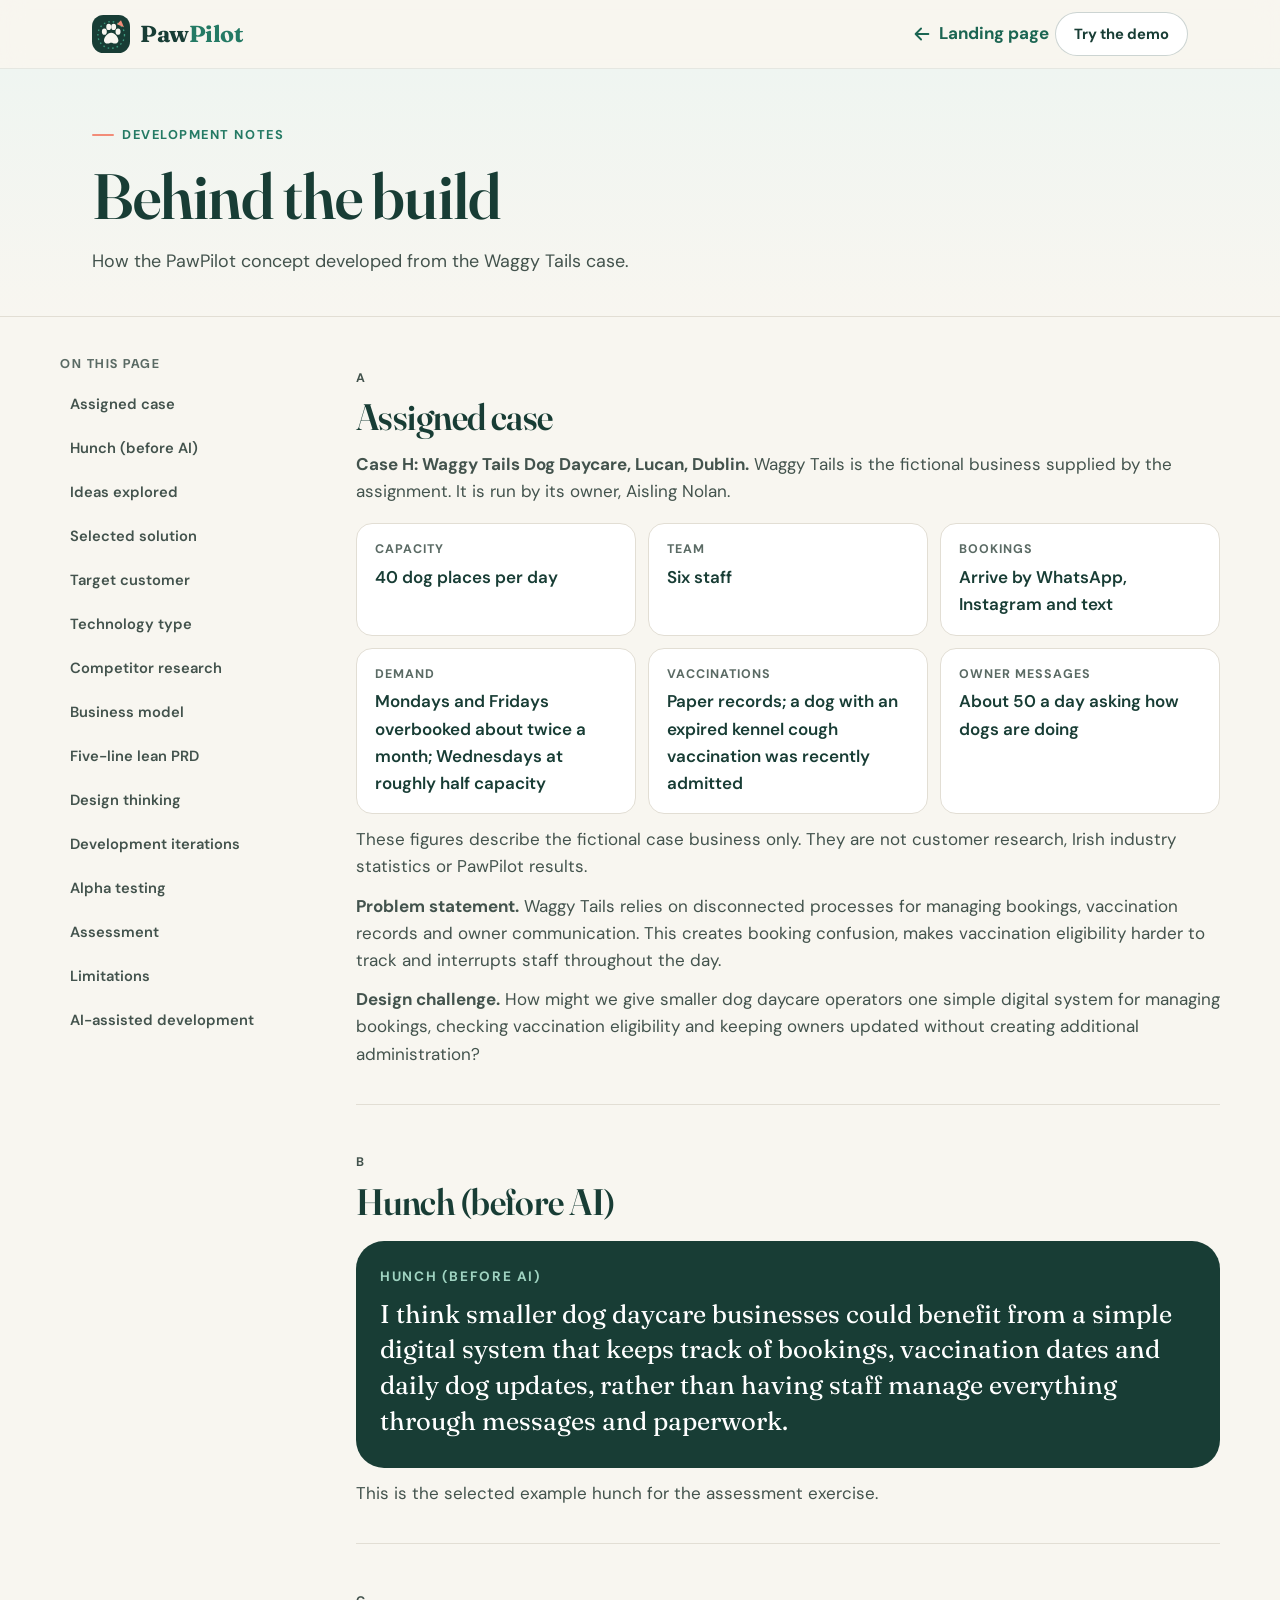
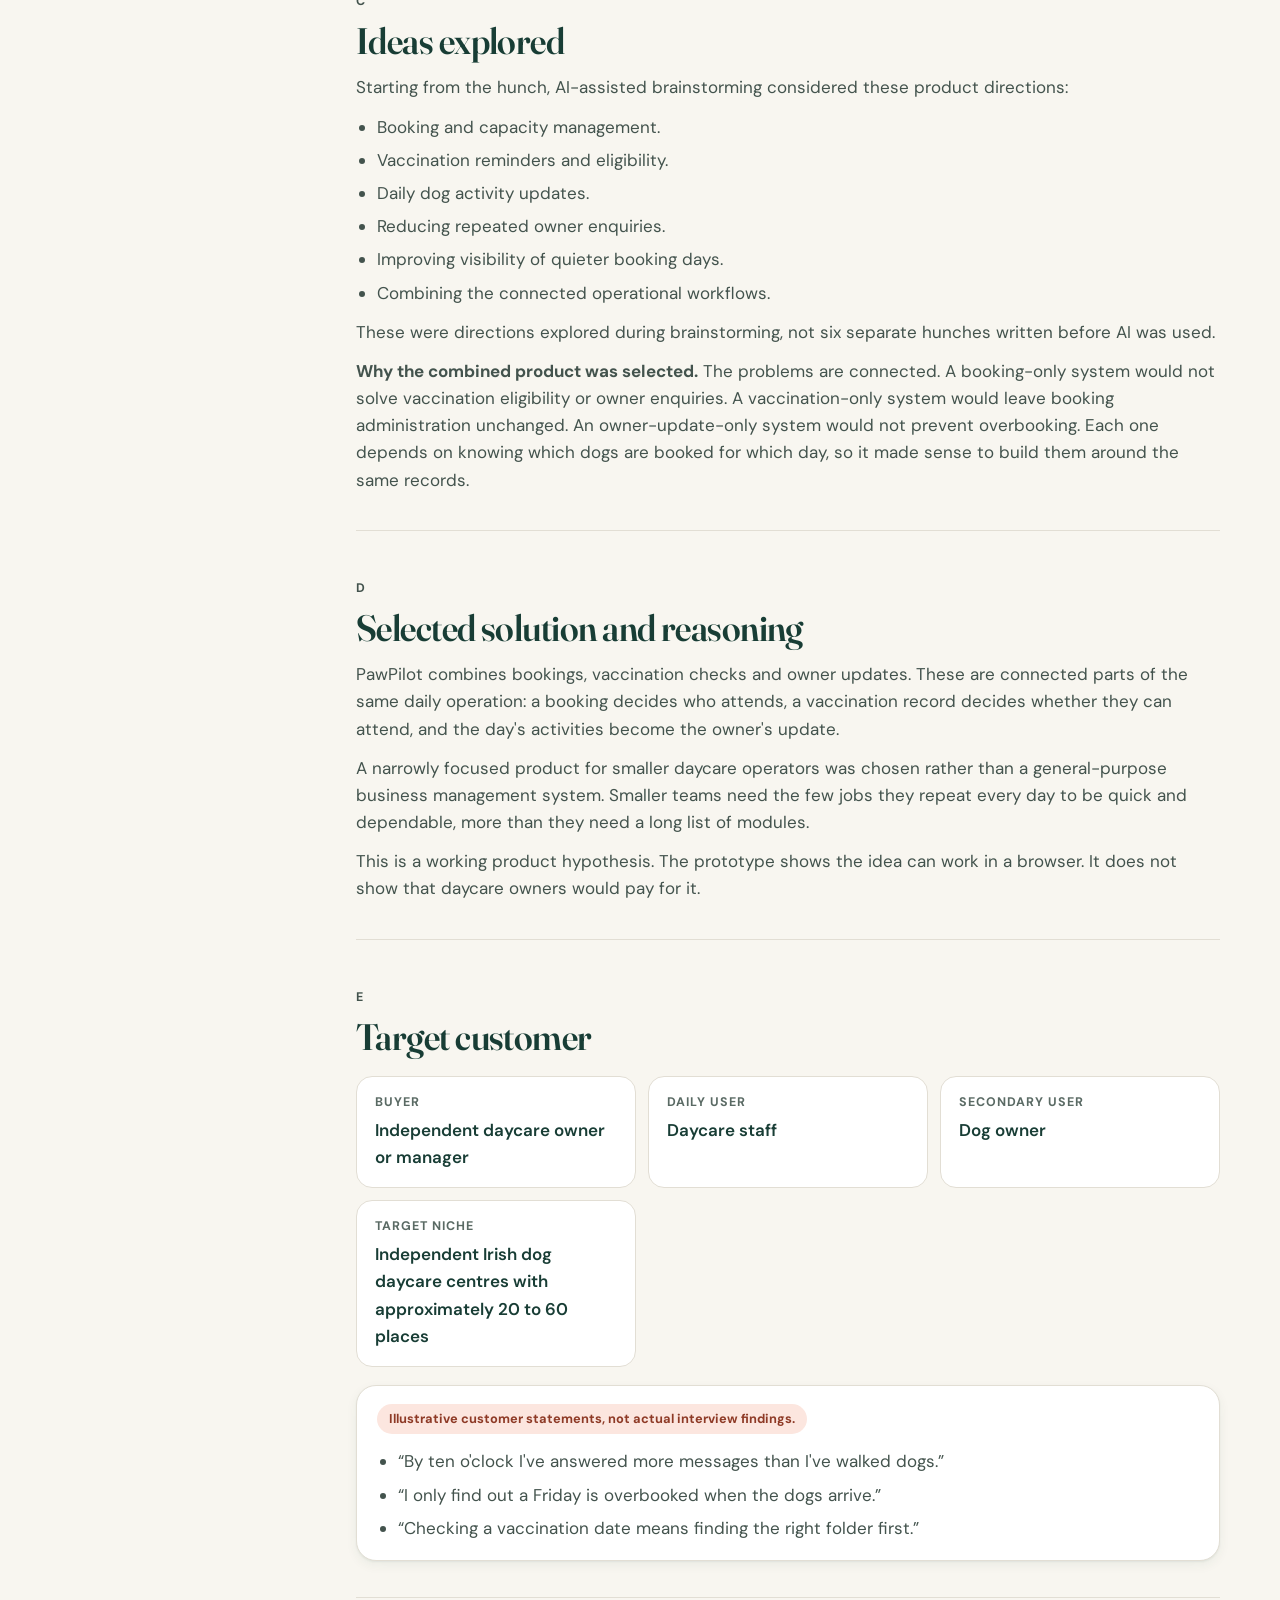
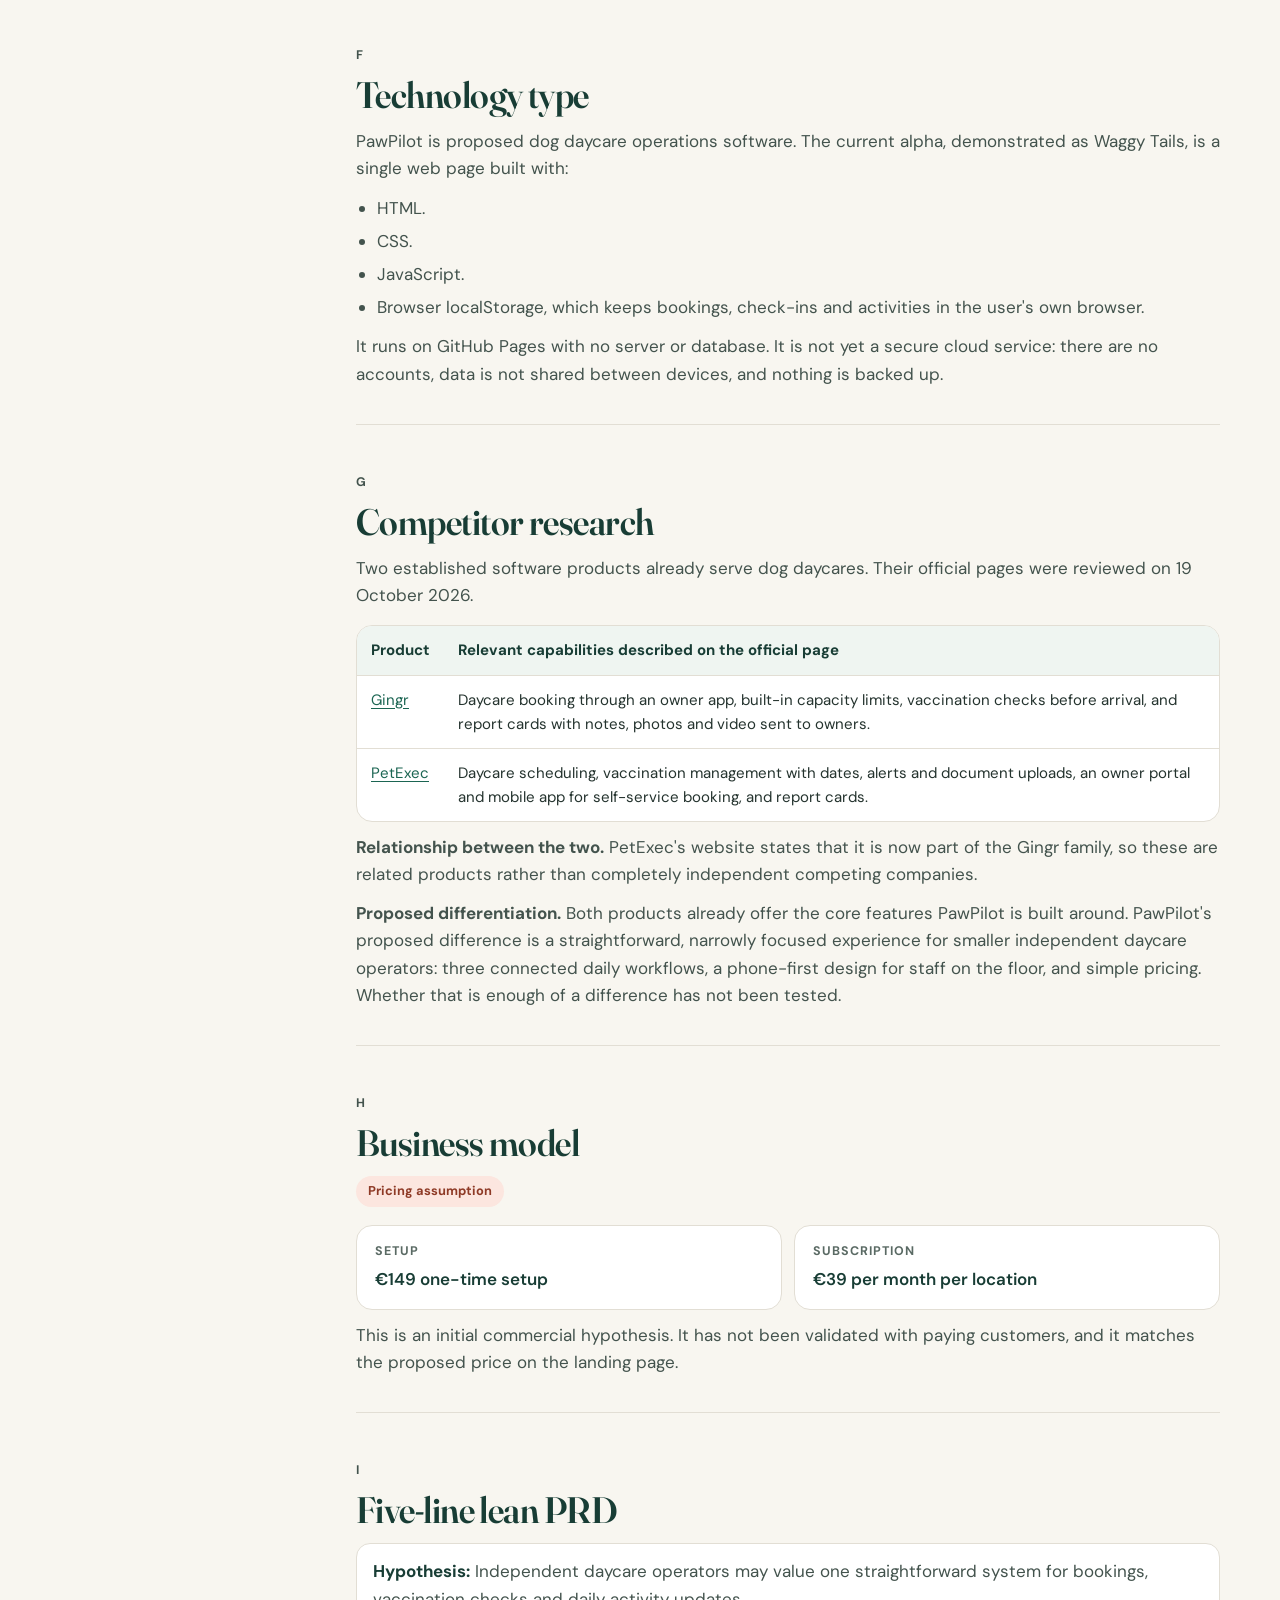
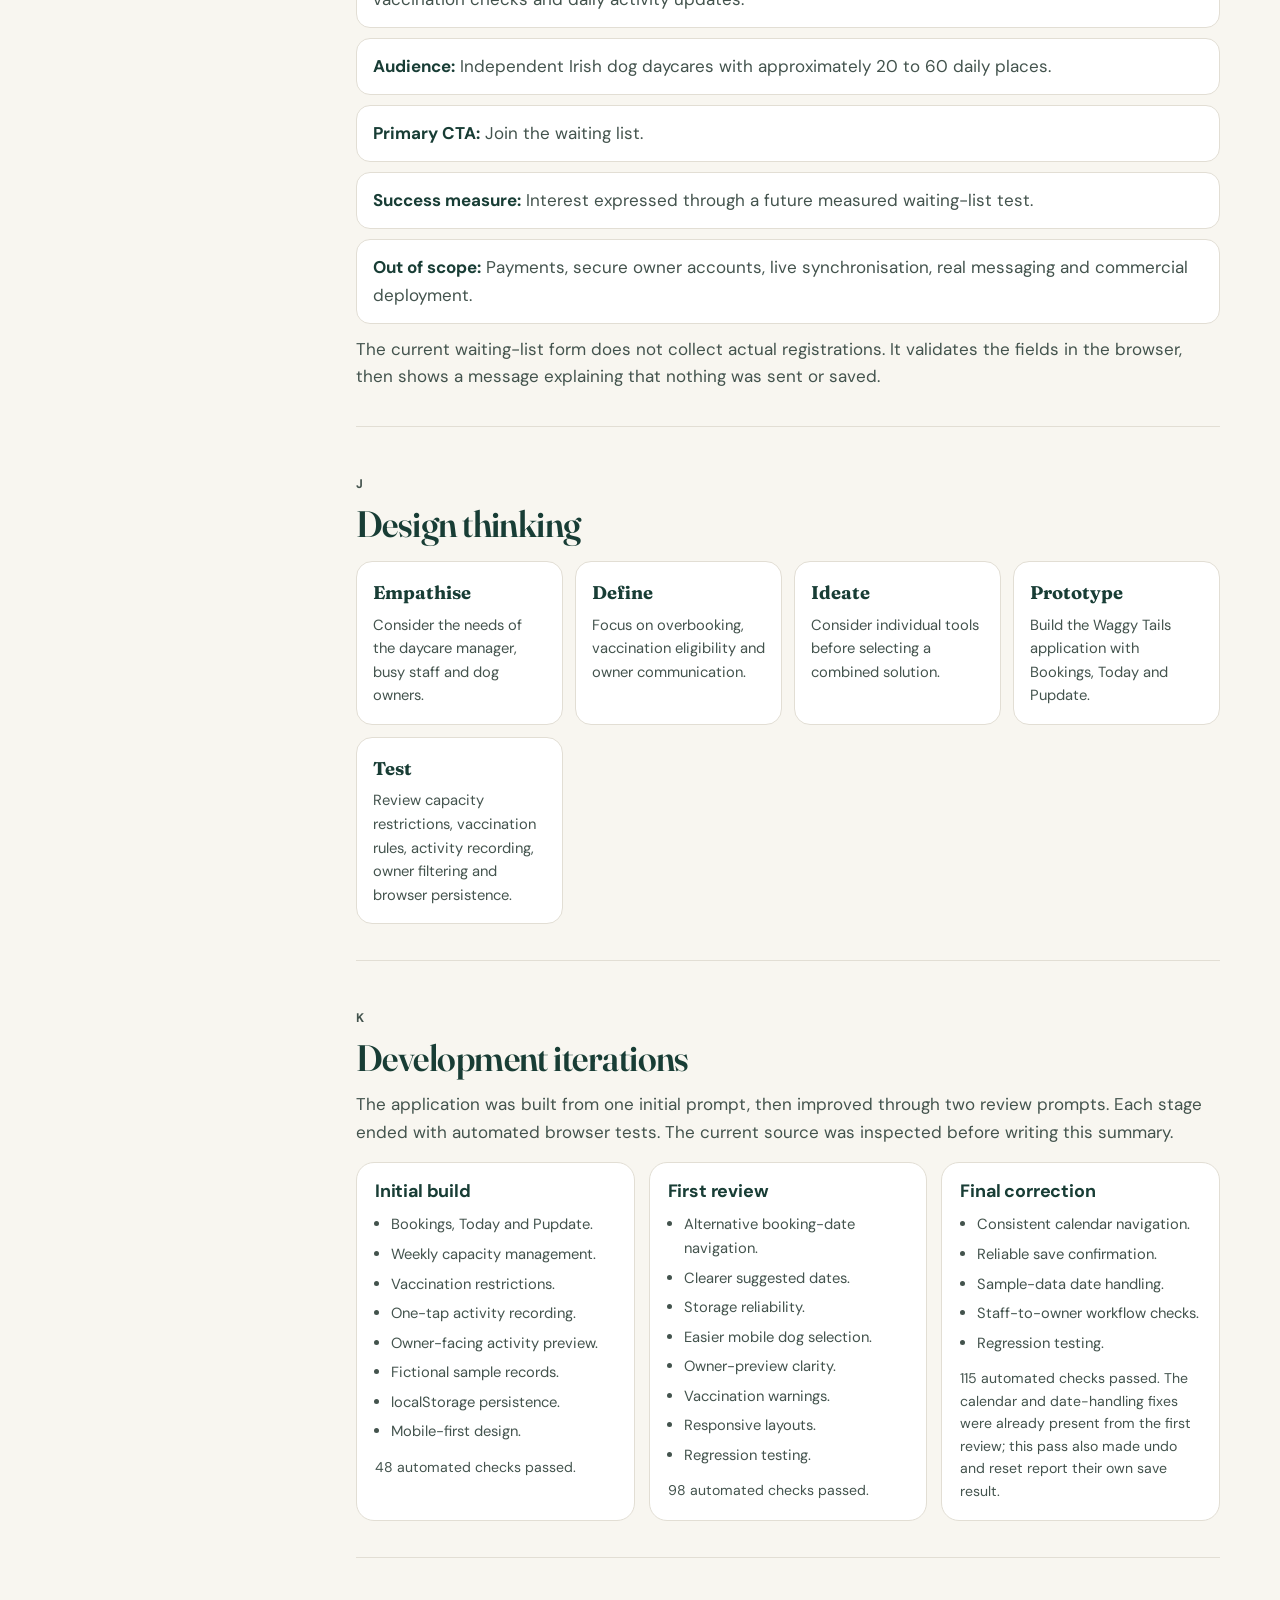
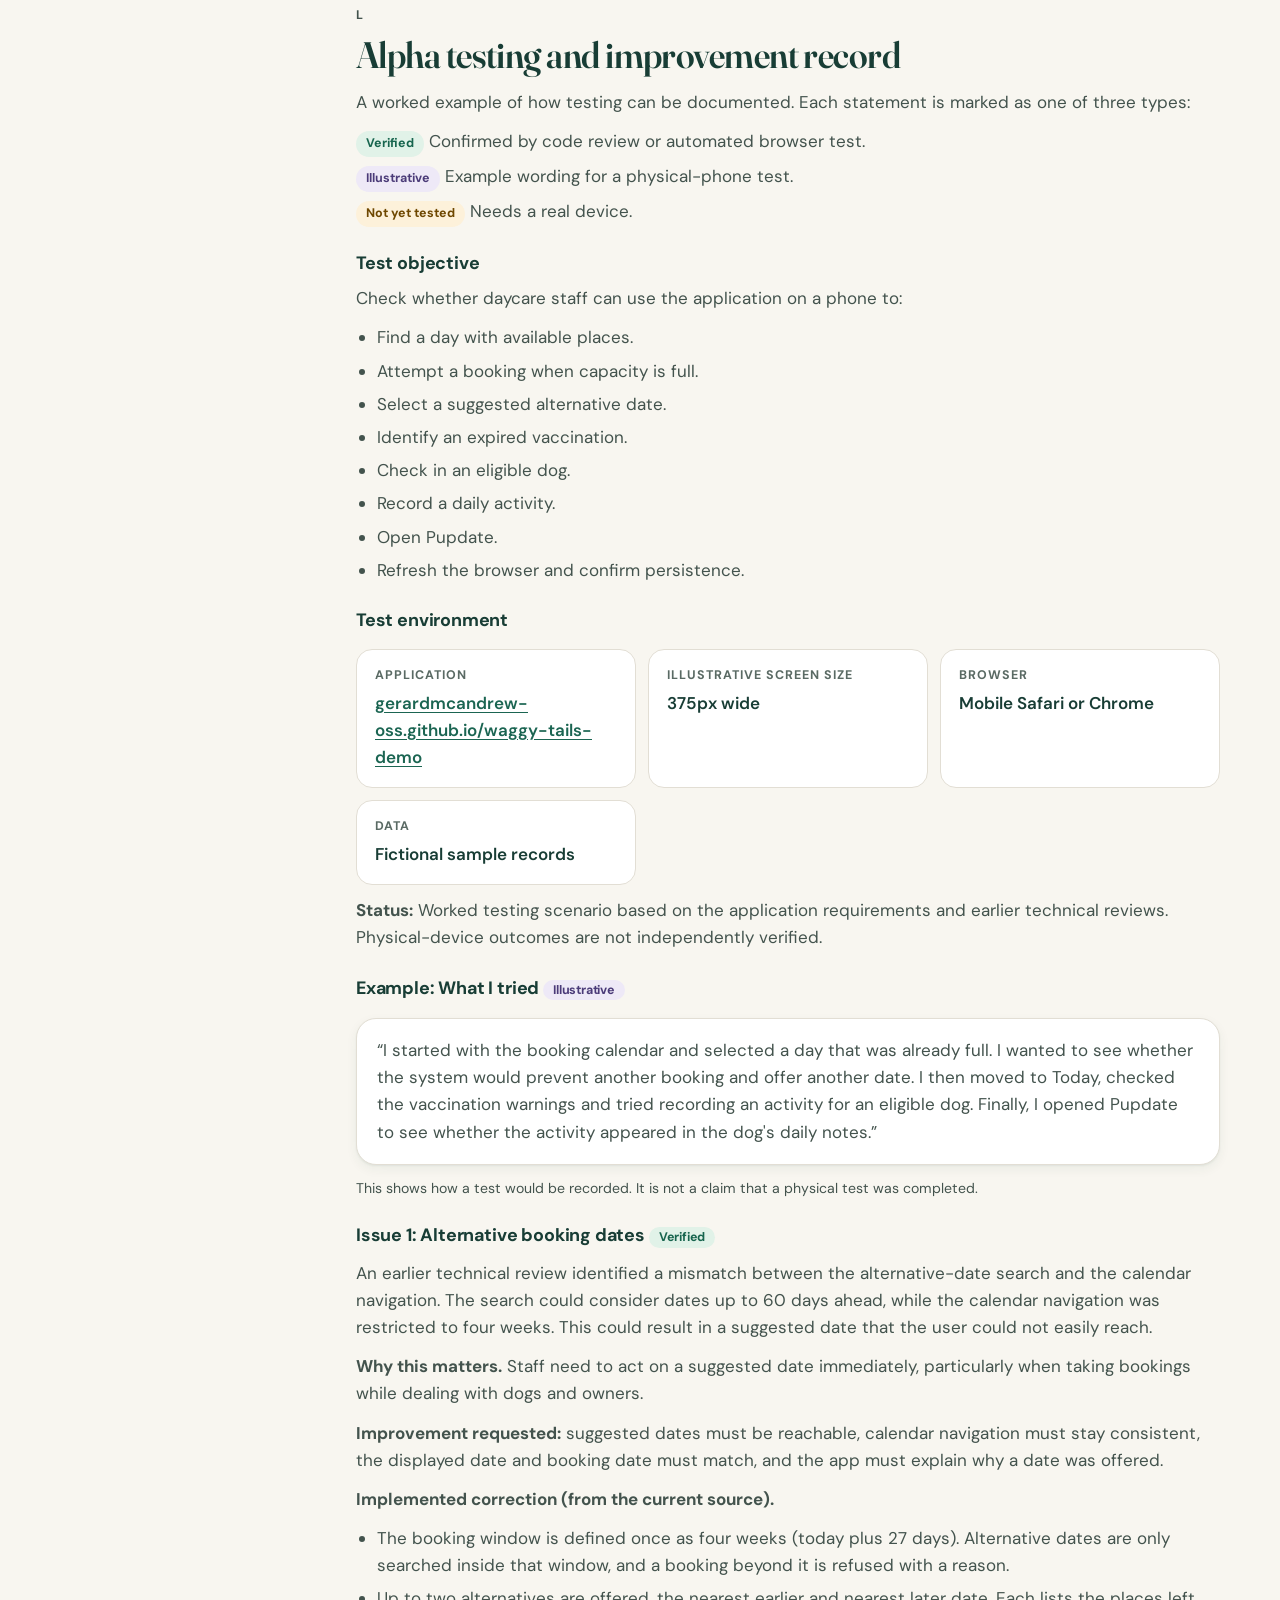
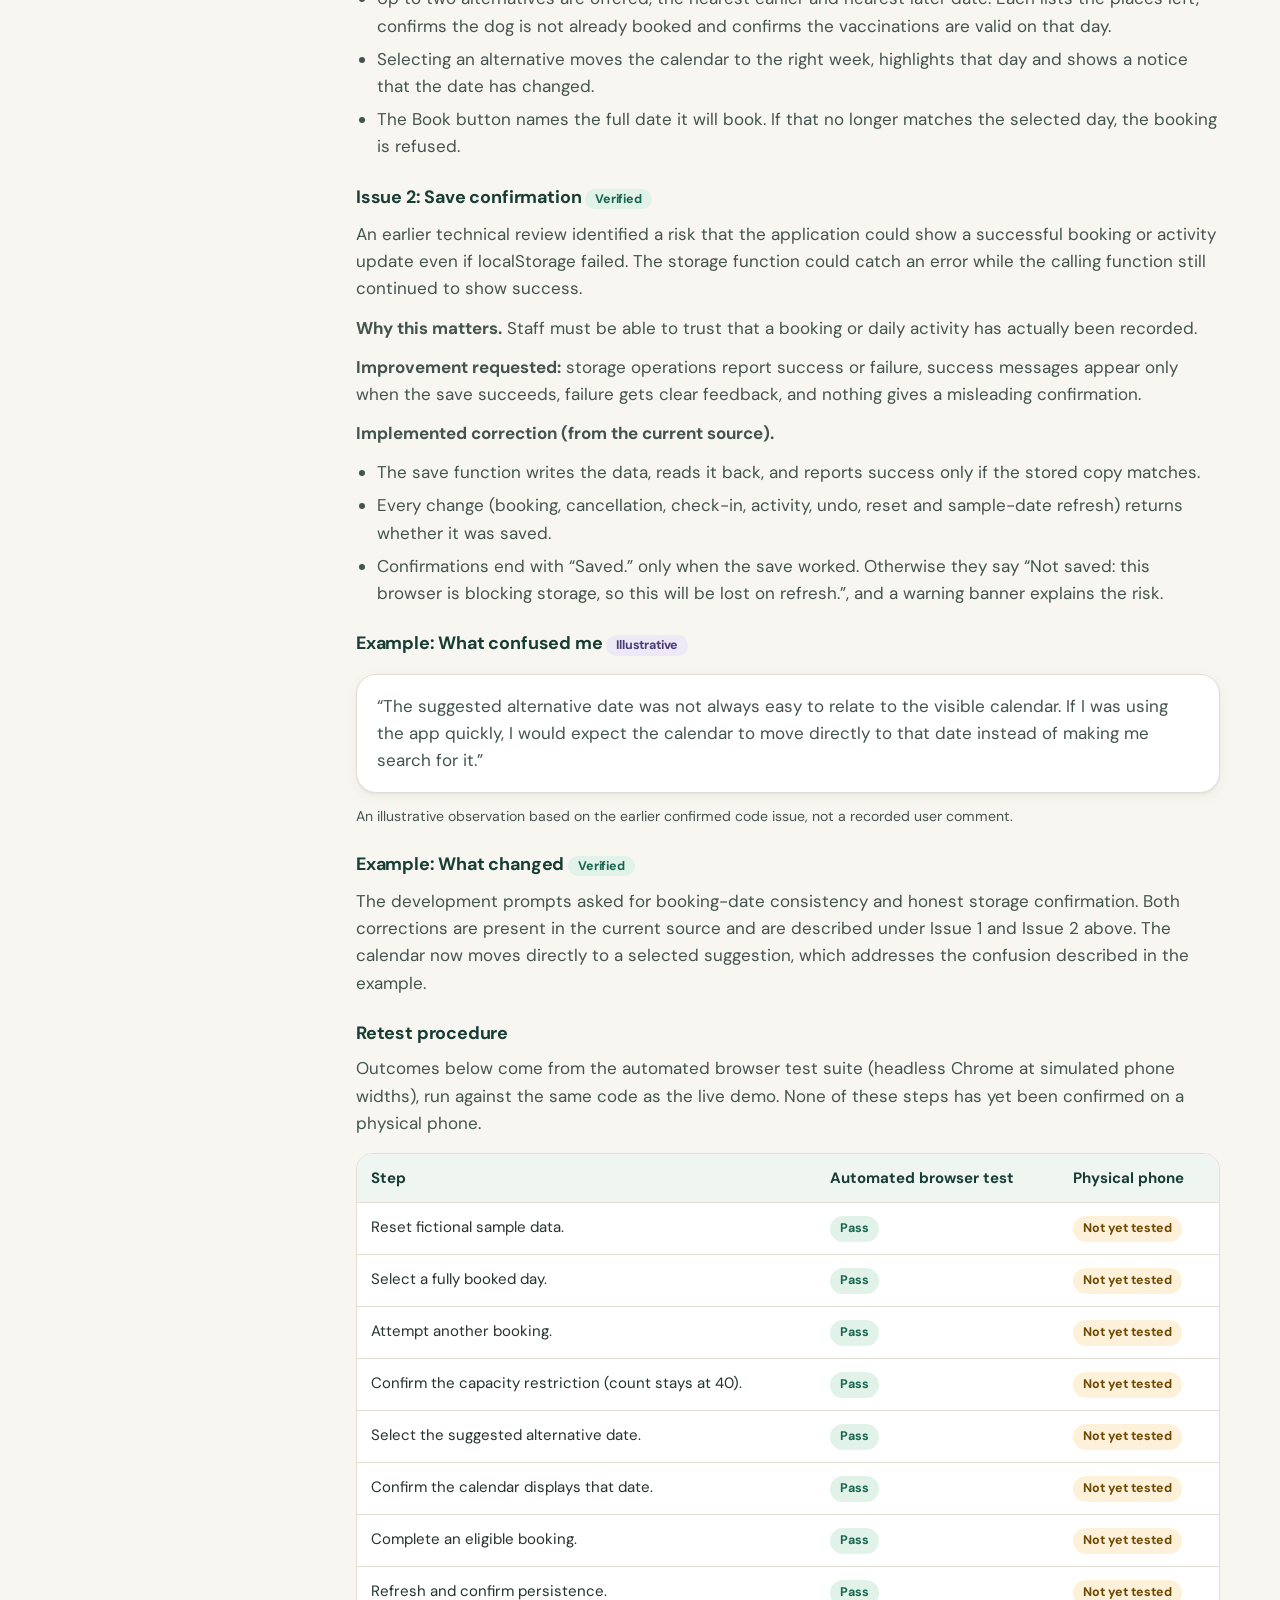
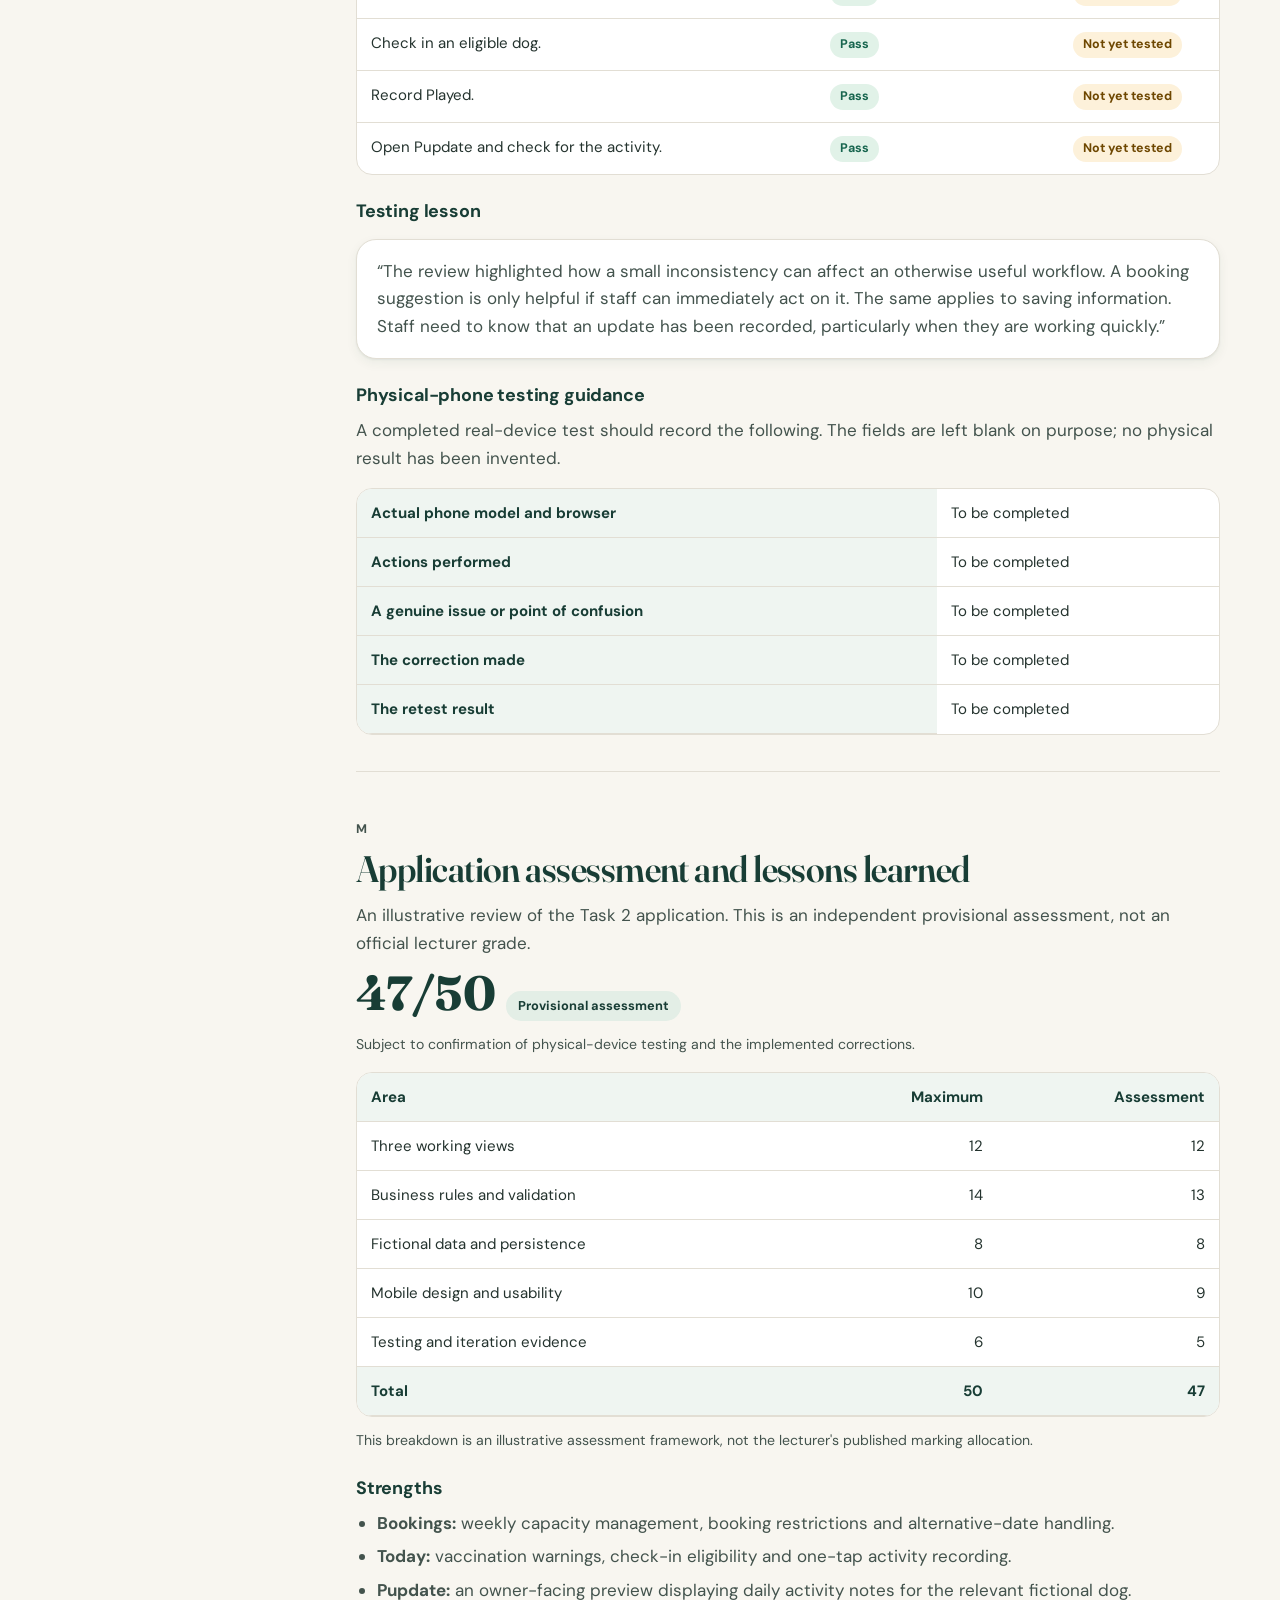
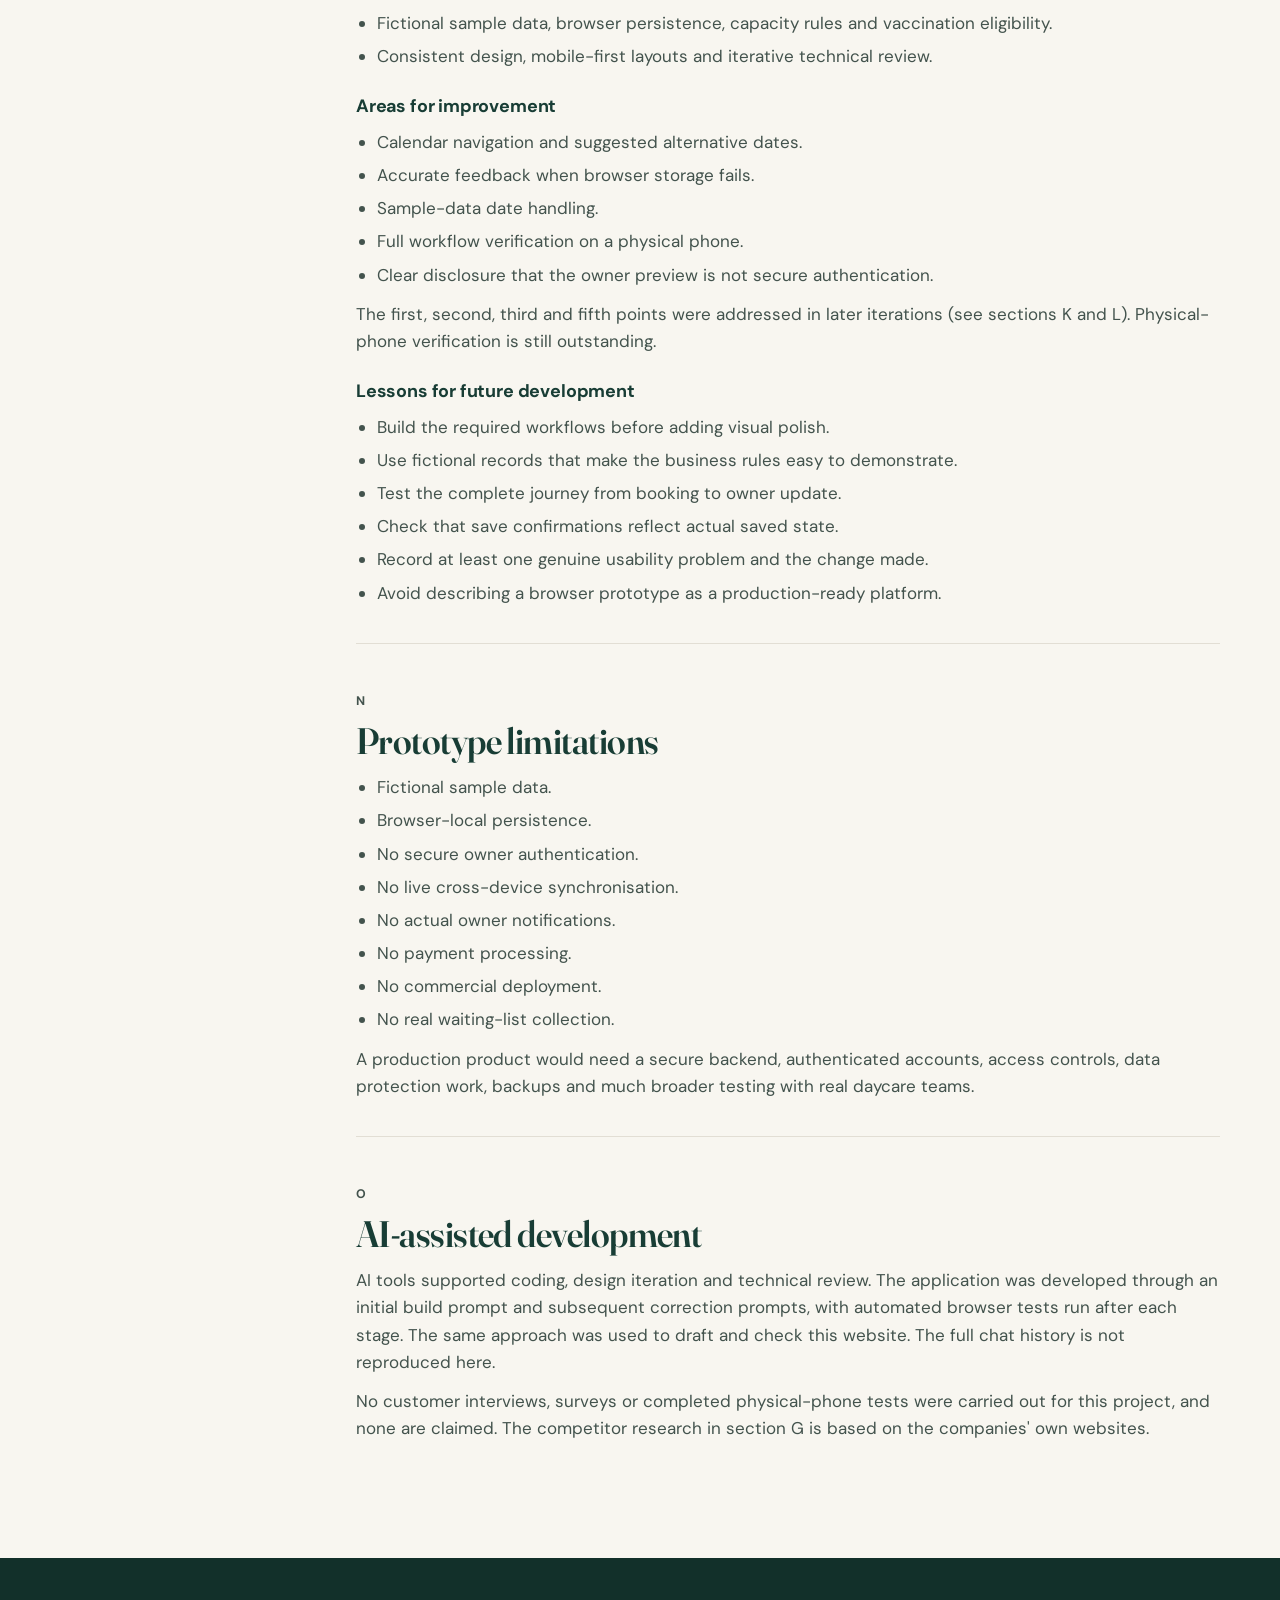
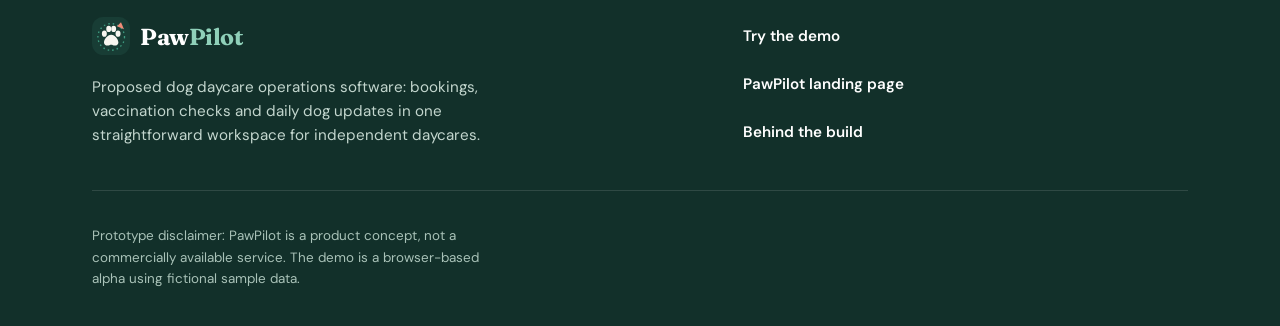
==== notes.html @ c7cc8548 "PawPilot landing page and Behind the build notes" ====
<!doctype html>
<html lang="en-IE">
<head>
<meta charset="utf-8">
<meta name="viewport" content="width=device-width, initial-scale=1, viewport-fit=cover">
<title>Behind the build | PawPilot</title>
<meta name="description" content="How the PawPilot concept developed from the Waggy Tails case: hunch, ideas, research, lean PRD, development iterations, testing and limitations.">
<meta name="theme-color" content="#183D35">
<link rel="icon" href="data:image/svg+xml,%3Csvg xmlns='http://www.w3.org/2000/svg' viewBox='0 0 40 40'%3E%3Crect width='40' height='40' rx='12' fill='%23183D35'/%3E%3Cg fill='%23F8F6F0'%3E%3Cellipse cx='13' cy='17.5' rx='2.6' ry='3.3'/%3E%3Cellipse cx='17.6' cy='12.6' rx='2.6' ry='3.3'/%3E%3Cellipse cx='22.8' cy='12.6' rx='2.6' ry='3.3'/%3E%3Cellipse cx='27.4' cy='17.5' rx='2.6' ry='3.3'/%3E%3Cpath d='M20.2 18.6c-4 0-7.6 5.2-7.6 8.2 0 2.2 1.7 3.3 3.7 3.3 1.6 0 2.6-.8 3.9-.8s2.3.8 3.9.8c2 0 3.7-1.1 3.7-3.3 0-3-3.6-8.2-7.6-8.2z'/%3E%3C/g%3E%3Cpath d='M30.5 5.5l3.2 7.4-7.4-3.2z' fill='%23F28C78'/%3E%3C/svg%3E">
<link rel="preconnect" href="https://fonts.googleapis.com">
<link rel="preconnect" href="https://fonts.gstatic.com" crossorigin>
<link href="https://fonts.googleapis.com/css2?family=DM+Sans:opsz,wght@9..40,400;9..40,500;9..40,600;9..40,700&family=Fraunces:ital,opsz,wght@0,9..144,600;0,9..144,700;1,9..144,500;1,9..144,600&display=swap" rel="stylesheet">
<link rel="stylesheet" href="assets/style.css">
</head>
<body>
<svg width="0" height="0" style="position:absolute" aria-hidden="true" focusable="false">
  <symbol id="logo" viewBox="0 0 40 40">
    <rect width="40" height="40" rx="12" fill="#183D35"/>
    <circle cx="20.2" cy="21" r="14" fill="none" stroke="#3E9C80" stroke-width="1.4" stroke-dasharray="1.6 3.2"/>
    <g fill="#F8F6F0"><ellipse cx="13" cy="17.5" rx="2.6" ry="3.3"/><ellipse cx="17.6" cy="12.6" rx="2.6" ry="3.3"/><ellipse cx="22.8" cy="12.6" rx="2.6" ry="3.3"/><ellipse cx="27.4" cy="17.5" rx="2.6" ry="3.3"/><path d="M20.2 18.6c-4 0-7.6 5.2-7.6 8.2 0 2.2 1.7 3.3 3.7 3.3 1.6 0 2.6-.8 3.9-.8s2.3.8 3.9.8c2 0 3.7-1.1 3.7-3.3 0-3-3.6-8.2-7.6-8.2z"/></g>
    <path d="M30.5 5.5l3.2 7.4-7.4-3.2z" fill="#F28C78"/>
  </symbol>
  <symbol id="i-external" viewBox="0 0 24 24"><g fill="none" stroke="currentColor" stroke-width="2" stroke-linecap="round" stroke-linejoin="round"><path d="M14 4h6v6M20 4l-9 9"/><path d="M18 14v4a2 2 0 0 1-2 2H6a2 2 0 0 1-2-2V8a2 2 0 0 1 2-2h4"/></g></symbol>
  <symbol id="i-back" viewBox="0 0 24 24"><path d="M19 12H5M11 6l-6 6 6 6" fill="none" stroke="currentColor" stroke-width="2" stroke-linecap="round" stroke-linejoin="round"/></symbol>
</svg>

<a class="skip" href="#main">Skip to content</a>

<header class="site-header">
  <div class="wrap bar" style="flex-wrap:wrap;gap:8px 16px">
    <a class="brand" href="index.html" aria-label="PawPilot home page">
      <svg aria-hidden="true"><use href="#logo"/></svg>
      <span class="wordmark">Paw<span>Pilot</span></span>
    </a>
    <nav aria-label="Page" style="margin-left:auto;display:flex;gap:6px;align-items:center">
      <a class="notes-top-link" href="index.html"><svg class="i" aria-hidden="true"><use href="#i-back"/></svg>Landing page</a>
      <a class="btn btn-secondary btn-sm" href="https://gerardmcandrew-oss.github.io/waggy-tails-demo/" target="_blank" rel="noopener">Try the demo<span class="sr-only"> (opens in a new tab)</span></a>
    </nav>
  </div>
</header>

<main id="main">
  <section class="notes-hero" aria-labelledby="notes-title">
    <div class="wrap">
      <p class="eyebrow">Development notes</p>
      <h1 id="notes-title">Behind the build</h1>
      <p class="lead">How the PawPilot concept developed from the Waggy Tails case.</p>
    </div>
  </section>

  <div class="wrap notes-layout">
    <nav class="toc" aria-labelledby="toc-title">
      <h2 id="toc-title">On this page</h2>
      <ol>
        <li><a href="#case">Assigned case</a></li>
        <li><a href="#hunch">Hunch (before AI)</a></li>
        <li><a href="#ideas">Ideas explored</a></li>
        <li><a href="#solution">Selected solution</a></li>
        <li><a href="#customer">Target customer</a></li>
        <li><a href="#technology">Technology type</a></li>
        <li><a href="#competitors">Competitor research</a></li>
        <li><a href="#business-model">Business model</a></li>
        <li><a href="#prd">Five-line lean PRD</a></li>
        <li><a href="#design-thinking">Design thinking</a></li>
        <li><a href="#iterations">Development iterations</a></li>
        <li><a href="#testing">Alpha testing</a></li>
        <li><a href="#assessment">Assessment</a></li>
        <li><a href="#limitations">Limitations</a></li>
        <li><a href="#ai">AI-assisted development</a></li>
      </ol>
    </nav>

    <div class="notes-main">

      <!-- A -->
      <section class="n-section" id="case" aria-labelledby="case-title">
        <p class="n-kicker">A</p>
        <h2 id="case-title">Assigned case</h2>
        <p><strong>Case H: Waggy Tails Dog Daycare, Lucan, Dublin.</strong> Waggy Tails is the fictional business supplied by the assignment. It is run by its owner, Aisling Nolan.</p>
        <div class="facts" role="list">
          <div class="fact" role="listitem"><b>Capacity</b><span>40 dog places per day</span></div>
          <div class="fact" role="listitem"><b>Team</b><span>Six staff</span></div>
          <div class="fact" role="listitem"><b>Bookings</b><span>Arrive by WhatsApp, Instagram and text</span></div>
          <div class="fact" role="listitem"><b>Demand</b><span>Mondays and Fridays overbooked about twice a month; Wednesdays at roughly half capacity</span></div>
          <div class="fact" role="listitem"><b>Vaccinations</b><span>Paper records; a dog with an expired kennel cough vaccination was recently admitted</span></div>
          <div class="fact" role="listitem"><b>Owner messages</b><span>About 50 a day asking how dogs are doing</span></div>
        </div>
        <p>These figures describe the fictional case business only. They are not customer research, Irish industry statistics or PawPilot results.</p>
        <p><strong>Problem statement.</strong> Waggy Tails relies on disconnected processes for managing bookings, vaccination records and owner communication. This creates booking confusion, makes vaccination eligibility harder to track and interrupts staff throughout the day.</p>
        <p><strong>Design challenge.</strong> How might we give smaller dog daycare operators one simple digital system for managing bookings, checking vaccination eligibility and keeping owners updated without creating additional administration?</p>
      </section>

      <!-- B -->
      <section class="n-section" id="hunch" aria-labelledby="hunch-title">
        <p class="n-kicker">B</p>
        <h2 id="hunch-title">Hunch (before AI)</h2>
        <div class="hunch">
          <h3>Hunch (before AI)</h3>
          <blockquote><p style="margin:0;color:#fff">I think smaller dog daycare businesses could benefit from a simple digital system that keeps track of bookings, vaccination dates and daily dog updates, rather than having staff manage everything through messages and paperwork.</p></blockquote>
        </div>
        <p>This is the selected example hunch for the assessment exercise.</p>
      </section>

      <!-- C -->
      <section class="n-section" id="ideas" aria-labelledby="ideas-title">
        <p class="n-kicker">C</p>
        <h2 id="ideas-title">Ideas explored</h2>
        <p>Starting from the hunch, AI-assisted brainstorming considered these product directions:</p>
        <ul>
          <li>Booking and capacity management.</li>
          <li>Vaccination reminders and eligibility.</li>
          <li>Daily dog activity updates.</li>
          <li>Reducing repeated owner enquiries.</li>
          <li>Improving visibility of quieter booking days.</li>
          <li>Combining the connected operational workflows.</li>
        </ul>
        <p>These were directions explored during brainstorming, not six separate hunches written before AI was used.</p>
        <p><strong>Why the combined product was selected.</strong> The problems are connected. A booking-only system would not solve vaccination eligibility or owner enquiries. A vaccination-only system would leave booking administration unchanged. An owner-update-only system would not prevent overbooking. Each one depends on knowing which dogs are booked for which day, so it made sense to build them around the same records.</p>
      </section>

      <!-- D -->
      <section class="n-section" id="solution" aria-labelledby="solution-title">
        <p class="n-kicker">D</p>
        <h2 id="solution-title">Selected solution and reasoning</h2>
        <p>PawPilot combines bookings, vaccination checks and owner updates. These are connected parts of the same daily operation: a booking decides who attends, a vaccination record decides whether they can attend, and the day's activities become the owner's update.</p>
        <p>A narrowly focused product for smaller daycare operators was chosen rather than a general-purpose business management system. Smaller teams need the few jobs they repeat every day to be quick and dependable, more than they need a long list of modules.</p>
        <p>This is a working product hypothesis. The prototype shows the idea can work in a browser. It does not show that daycare owners would pay for it.</p>
      </section>

      <!-- E -->
      <section class="n-section" id="customer" aria-labelledby="customer-title">
        <p class="n-kicker">E</p>
        <h2 id="customer-title">Target customer</h2>
        <div class="facts" role="list">
          <div class="fact" role="listitem"><b>Buyer</b><span>Independent daycare owner or manager</span></div>
          <div class="fact" role="listitem"><b>Daily user</b><span>Daycare staff</span></div>
          <div class="fact" role="listitem"><b>Secondary user</b><span>Dog owner</span></div>
          <div class="fact" role="listitem"><b>Target niche</b><span>Independent Irish dog daycare centres with approximately 20 to 60 places</span></div>
        </div>
        <div class="callout">
          <span class="tag tag-coral callout-label">Illustrative customer statements, not actual interview findings.</span>
          <ul style="margin-top:4px">
            <li>“By ten o'clock I've answered more messages than I've walked dogs.”</li>
            <li>“I only find out a Friday is overbooked when the dogs arrive.”</li>
            <li>“Checking a vaccination date means finding the right folder first.”</li>
          </ul>
        </div>
      </section>

      <!-- F -->
      <section class="n-section" id="technology" aria-labelledby="technology-title">
        <p class="n-kicker">F</p>
        <h2 id="technology-title">Technology type</h2>
        <p>PawPilot is proposed dog daycare operations software. The current alpha, demonstrated as Waggy Tails, is a single web page built with:</p>
        <ul>
          <li>HTML.</li>
          <li>CSS.</li>
          <li>JavaScript.</li>
          <li>Browser localStorage, which keeps bookings, check-ins and activities in the user's own browser.</li>
        </ul>
        <p>It runs on GitHub Pages with no server or database. It is not yet a secure cloud service: there are no accounts, data is not shared between devices, and nothing is backed up.</p>
      </section>

      <!-- G -->
      <section class="n-section" id="competitors" aria-labelledby="competitors-title">
        <p class="n-kicker">G</p>
        <h2 id="competitors-title">Competitor research</h2>
        <p>Two established software products already serve dog daycares. Their official pages were reviewed on 19 October 2026.</p>
        <div class="table-wrap">
          <table>
            <caption class="sr-only">Competitor comparison</caption>
            <thead><tr><th scope="col">Product</th><th scope="col">Relevant capabilities described on the official page</th></tr></thead>
            <tbody>
              <tr><td><a href="https://www.gingrapp.com/dog-daycare-software" target="_blank" rel="noopener">Gingr<span class="sr-only"> (opens in a new tab)</span></a></td><td>Daycare booking through an owner app, built-in capacity limits, vaccination checks before arrival, and report cards with notes, photos and video sent to owners.</td></tr>
              <tr><td><a href="https://www.petexec.net/service/daycares" target="_blank" rel="noopener">PetExec<span class="sr-only"> (opens in a new tab)</span></a></td><td>Daycare scheduling, vaccination management with dates, alerts and document uploads, an owner portal and mobile app for self-service booking, and report cards.</td></tr>
            </tbody>
          </table>
        </div>
        <p><strong>Relationship between the two.</strong> PetExec's website states that it is now part of the Gingr family, so these are related products rather than completely independent competing companies.</p>
        <p><strong>Proposed differentiation.</strong> Both products already offer the core features PawPilot is built around. PawPilot's proposed difference is a straightforward, narrowly focused experience for smaller independent daycare operators: three connected daily workflows, a phone-first design for staff on the floor, and simple pricing. Whether that is enough of a difference has not been tested.</p>
      </section>

      <!-- H -->
      <section class="n-section" id="business-model" aria-labelledby="bm-title">
        <p class="n-kicker">H</p>
        <h2 id="bm-title">Business model</h2>
        <span class="tag tag-coral" style="margin-top:12px">Pricing assumption</span>
        <div class="facts" role="list">
          <div class="fact" role="listitem"><b>Setup</b><span>€149 one-time setup</span></div>
          <div class="fact" role="listitem"><b>Subscription</b><span>€39 per month per location</span></div>
        </div>
        <p>This is an initial commercial hypothesis. It has not been validated with paying customers, and it matches the proposed price on the landing page.</p>
      </section>

      <!-- I -->
      <section class="n-section" id="prd" aria-labelledby="prd-title">
        <p class="n-kicker">I</p>
        <h2 id="prd-title">Five-line lean PRD</h2>
        <ol class="prd">
          <li><b>Hypothesis:</b> Independent daycare operators may value one straightforward system for bookings, vaccination checks and daily activity updates.</li>
          <li><b>Audience:</b> Independent Irish dog daycares with approximately 20 to 60 daily places.</li>
          <li><b>Primary CTA:</b> Join the waiting list.</li>
          <li><b>Success measure:</b> Interest expressed through a future measured waiting-list test.</li>
          <li><b>Out of scope:</b> Payments, secure owner accounts, live synchronisation, real messaging and commercial deployment.</li>
        </ol>
        <p>The current waiting-list form does not collect actual registrations. It validates the fields in the browser, then shows a message explaining that nothing was sent or saved.</p>
      </section>

      <!-- J -->
      <section class="n-section" id="design-thinking" aria-labelledby="dt-title">
        <p class="n-kicker">J</p>
        <h2 id="dt-title">Design thinking</h2>
        <div class="stages">
          <div class="stage"><b>Empathise</b><span>Consider the needs of the daycare manager, busy staff and dog owners.</span></div>
          <div class="stage"><b>Define</b><span>Focus on overbooking, vaccination eligibility and owner communication.</span></div>
          <div class="stage"><b>Ideate</b><span>Consider individual tools before selecting a combined solution.</span></div>
          <div class="stage"><b>Prototype</b><span>Build the Waggy Tails application with Bookings, Today and Pupdate.</span></div>
          <div class="stage"><b>Test</b><span>Review capacity restrictions, vaccination rules, activity recording, owner filtering and browser persistence.</span></div>
        </div>
      </section>

      <!-- K -->
      <section class="n-section" id="iterations" aria-labelledby="iter-title">
        <p class="n-kicker">K</p>
        <h2 id="iter-title">Development iterations</h2>
        <p>The application was built from one initial prompt, then improved through two review prompts. Each stage ended with automated browser tests. The current source was inspected before writing this summary.</p>
        <div class="iter">
          <div class="iter-card">
            <h3>Initial build</h3>
            <ul>
              <li>Bookings, Today and Pupdate.</li>
              <li>Weekly capacity management.</li>
              <li>Vaccination restrictions.</li>
              <li>One-tap activity recording.</li>
              <li>Owner-facing activity preview.</li>
              <li>Fictional sample records.</li>
              <li>localStorage persistence.</li>
              <li>Mobile-first design.</li>
            </ul>
            <p class="note">48 automated checks passed.</p>
          </div>
          <div class="iter-card">
            <h3>First review</h3>
            <ul>
              <li>Alternative booking-date navigation.</li>
              <li>Clearer suggested dates.</li>
              <li>Storage reliability.</li>
              <li>Easier mobile dog selection.</li>
              <li>Owner-preview clarity.</li>
              <li>Vaccination warnings.</li>
              <li>Responsive layouts.</li>
              <li>Regression testing.</li>
            </ul>
            <p class="note">98 automated checks passed.</p>
          </div>
          <div class="iter-card">
            <h3>Final correction</h3>
            <ul>
              <li>Consistent calendar navigation.</li>
              <li>Reliable save confirmation.</li>
              <li>Sample-data date handling.</li>
              <li>Staff-to-owner workflow checks.</li>
              <li>Regression testing.</li>
            </ul>
            <p class="note">115 automated checks passed. The calendar and date-handling fixes were already present from the first review; this pass also made undo and reset report their own save result.</p>
          </div>
        </div>
      </section>

      <!-- L -->
      <section class="n-section" id="testing" aria-labelledby="testing-title">
        <p class="n-kicker">L</p>
        <h2 id="testing-title">Alpha testing and improvement record</h2>
        <p>A worked example of how testing can be documented. Each statement is marked as one of three types:</p>
        <ul style="list-style:none;padding:0"><li><span class="status status-pass">Verified</span> Confirmed by code review or automated browser test.</li><li><span class="status status-ill">Illustrative</span> Example wording for a physical-phone test.</li><li><span class="status status-open">Not yet tested</span> Needs a real device.</li></ul>

        <h3>Test objective</h3>
        <p>Check whether daycare staff can use the application on a phone to:</p>
        <ul>
          <li>Find a day with available places.</li>
          <li>Attempt a booking when capacity is full.</li>
          <li>Select a suggested alternative date.</li>
          <li>Identify an expired vaccination.</li>
          <li>Check in an eligible dog.</li>
          <li>Record a daily activity.</li>
          <li>Open Pupdate.</li>
          <li>Refresh the browser and confirm persistence.</li>
        </ul>

        <h3>Test environment</h3>
        <div class="facts" role="list">
          <div class="fact" role="listitem"><b>Application</b><span><a href="https://gerardmcandrew-oss.github.io/waggy-tails-demo/" target="_blank" rel="noopener">gerardmcandrew-oss.github.io/waggy-tails-demo<span class="sr-only"> (opens in a new tab)</span></a></span></div>
          <div class="fact" role="listitem"><b>Illustrative screen size</b><span>375px wide</span></div>
          <div class="fact" role="listitem"><b>Browser</b><span>Mobile Safari or Chrome</span></div>
          <div class="fact" role="listitem"><b>Data</b><span>Fictional sample records</span></div>
        </div>
        <p><strong>Status:</strong> Worked testing scenario based on the application requirements and earlier technical reviews. Physical-device outcomes are not independently verified.</p>

        <h3>Example: What I tried <span class="status status-ill">Illustrative</span></h3>
        <div class="callout"><p>“I started with the booking calendar and selected a day that was already full. I wanted to see whether the system would prevent another booking and offer another date. I then moved to Today, checked the vaccination warnings and tried recording an activity for an eligible dog. Finally, I opened Pupdate to see whether the activity appeared in the dog's daily notes.”</p></div>
        <p class="note">This shows how a test would be recorded. It is not a claim that a physical test was completed.</p>

        <h3>Issue 1: Alternative booking dates <span class="status status-pass">Verified</span></h3>
        <p>An earlier technical review identified a mismatch between the alternative-date search and the calendar navigation. The search could consider dates up to 60 days ahead, while the calendar navigation was restricted to four weeks. This could result in a suggested date that the user could not easily reach.</p>
        <p><strong>Why this matters.</strong> Staff need to act on a suggested date immediately, particularly when taking bookings while dealing with dogs and owners.</p>
        <p><strong>Improvement requested:</strong> suggested dates must be reachable, calendar navigation must stay consistent, the displayed date and booking date must match, and the app must explain why a date was offered.</p>
        <p><strong>Implemented correction (from the current source).</strong></p>
        <ul>
          <li>The booking window is defined once as four weeks (today plus 27 days). Alternative dates are only searched inside that window, and a booking beyond it is refused with a reason.</li>
          <li>Up to two alternatives are offered, the nearest earlier and nearest later date. Each lists the places left, confirms the dog is not already booked and confirms the vaccinations are valid on that day.</li>
          <li>Selecting an alternative moves the calendar to the right week, highlights that day and shows a notice that the date has changed.</li>
          <li>The Book button names the full date it will book. If that no longer matches the selected day, the booking is refused.</li>
        </ul>

        <h3>Issue 2: Save confirmation <span class="status status-pass">Verified</span></h3>
        <p>An earlier technical review identified a risk that the application could show a successful booking or activity update even if localStorage failed. The storage function could catch an error while the calling function still continued to show success.</p>
        <p><strong>Why this matters.</strong> Staff must be able to trust that a booking or daily activity has actually been recorded.</p>
        <p><strong>Improvement requested:</strong> storage operations report success or failure, success messages appear only when the save succeeds, failure gets clear feedback, and nothing gives a misleading confirmation.</p>
        <p><strong>Implemented correction (from the current source).</strong></p>
        <ul>
          <li>The save function writes the data, reads it back, and reports success only if the stored copy matches.</li>
          <li>Every change (booking, cancellation, check-in, activity, undo, reset and sample-date refresh) returns whether it was saved.</li>
          <li>Confirmations end with “Saved.” only when the save worked. Otherwise they say “Not saved: this browser is blocking storage, so this will be lost on refresh.”, and a warning banner explains the risk.</li>
        </ul>

        <h3>Example: What confused me <span class="status status-ill">Illustrative</span></h3>
        <div class="callout"><p>“The suggested alternative date was not always easy to relate to the visible calendar. If I was using the app quickly, I would expect the calendar to move directly to that date instead of making me search for it.”</p></div>
        <p class="note">An illustrative observation based on the earlier confirmed code issue, not a recorded user comment.</p>

        <h3>Example: What changed <span class="status status-pass">Verified</span></h3>
        <p>The development prompts asked for booking-date consistency and honest storage confirmation. Both corrections are present in the current source and are described under Issue 1 and Issue 2 above. The calendar now moves directly to a selected suggestion, which addresses the confusion described in the example.</p>

        <h3>Retest procedure</h3>
        <p>Outcomes below come from the automated browser test suite (headless Chrome at simulated phone widths), run against the same code as the live demo. None of these steps has yet been confirmed on a physical phone.</p>
        <div class="table-wrap">
          <table>
            <caption class="sr-only">Retest steps and outcomes</caption>
            <thead><tr><th scope="col">Step</th><th scope="col">Automated browser test</th><th scope="col">Physical phone</th></tr></thead>
            <tbody>
              <tr><td>Reset fictional sample data.</td><td><span class="status status-pass">Pass</span></td><td><span class="status status-open">Not yet tested</span></td></tr>
              <tr><td>Select a fully booked day.</td><td><span class="status status-pass">Pass</span></td><td><span class="status status-open">Not yet tested</span></td></tr>
              <tr><td>Attempt another booking.</td><td><span class="status status-pass">Pass</span></td><td><span class="status status-open">Not yet tested</span></td></tr>
              <tr><td>Confirm the capacity restriction (count stays at 40).</td><td><span class="status status-pass">Pass</span></td><td><span class="status status-open">Not yet tested</span></td></tr>
              <tr><td>Select the suggested alternative date.</td><td><span class="status status-pass">Pass</span></td><td><span class="status status-open">Not yet tested</span></td></tr>
              <tr><td>Confirm the calendar displays that date.</td><td><span class="status status-pass">Pass</span></td><td><span class="status status-open">Not yet tested</span></td></tr>
              <tr><td>Complete an eligible booking.</td><td><span class="status status-pass">Pass</span></td><td><span class="status status-open">Not yet tested</span></td></tr>
              <tr><td>Refresh and confirm persistence.</td><td><span class="status status-pass">Pass</span></td><td><span class="status status-open">Not yet tested</span></td></tr>
              <tr><td>Check in an eligible dog.</td><td><span class="status status-pass">Pass</span></td><td><span class="status status-open">Not yet tested</span></td></tr>
              <tr><td>Record Played.</td><td><span class="status status-pass">Pass</span></td><td><span class="status status-open">Not yet tested</span></td></tr>
              <tr><td>Open Pupdate and check for the activity.</td><td><span class="status status-pass">Pass</span></td><td><span class="status status-open">Not yet tested</span></td></tr>
            </tbody>
          </table>
        </div>

        <h3>Testing lesson</h3>
        <div class="callout"><p>“The review highlighted how a small inconsistency can affect an otherwise useful workflow. A booking suggestion is only helpful if staff can immediately act on it. The same applies to saving information. Staff need to know that an update has been recorded, particularly when they are working quickly.”</p></div>

        <h3>Physical-phone testing guidance</h3>
        <p>A completed real-device test should record the following. The fields are left blank on purpose; no physical result has been invented.</p>
        <div class="table-wrap">
          <table>
            <caption class="sr-only">Physical-phone test record template</caption>
            <tbody>
              <tr><th scope="row">Actual phone model and browser</th><td>To be completed</td></tr>
              <tr><th scope="row">Actions performed</th><td>To be completed</td></tr>
              <tr><th scope="row">A genuine issue or point of confusion</th><td>To be completed</td></tr>
              <tr><th scope="row">The correction made</th><td>To be completed</td></tr>
              <tr><th scope="row">The retest result</th><td>To be completed</td></tr>
            </tbody>
          </table>
        </div>
      </section>

      <!-- M -->
      <section class="n-section" id="assessment" aria-labelledby="assessment-title">
        <p class="n-kicker">M</p>
        <h2 id="assessment-title">Application assessment and lessons learned</h2>
        <p>An illustrative review of the Task 2 application. This is an independent provisional assessment, not an official lecturer grade.</p>
        <div class="score"><b>47/50</b><span class="tag">Provisional assessment</span></div>
        <p class="note">Subject to confirmation of physical-device testing and the implemented corrections.</p>
        <div class="table-wrap">
          <table>
            <caption class="sr-only">Provisional assessment breakdown</caption>
            <thead><tr><th scope="col">Area</th><th scope="col" class="num">Maximum</th><th scope="col" class="num">Assessment</th></tr></thead>
            <tbody>
              <tr><td>Three working views</td><td class="num">12</td><td class="num">12</td></tr>
              <tr><td>Business rules and validation</td><td class="num">14</td><td class="num">13</td></tr>
              <tr><td>Fictional data and persistence</td><td class="num">8</td><td class="num">8</td></tr>
              <tr><td>Mobile design and usability</td><td class="num">10</td><td class="num">9</td></tr>
              <tr><td>Testing and iteration evidence</td><td class="num">6</td><td class="num">5</td></tr>
              <tr><th scope="row">Total</th><th class="num">50</th><th class="num">47</th></tr>
            </tbody>
          </table>
        </div>
        <p class="note">This breakdown is an illustrative assessment framework, not the lecturer's published marking allocation.</p>
        <h3>Strengths</h3>
        <ul>
          <li><strong>Bookings:</strong> weekly capacity management, booking restrictions and alternative-date handling.</li>
          <li><strong>Today:</strong> vaccination warnings, check-in eligibility and one-tap activity recording.</li>
          <li><strong>Pupdate:</strong> an owner-facing preview displaying daily activity notes for the relevant fictional dog.</li>
          <li>Fictional sample data, browser persistence, capacity rules and vaccination eligibility.</li>
          <li>Consistent design, mobile-first layouts and iterative technical review.</li>
        </ul>
        <h3>Areas for improvement</h3>
        <ul>
          <li>Calendar navigation and suggested alternative dates.</li>
          <li>Accurate feedback when browser storage fails.</li>
          <li>Sample-data date handling.</li>
          <li>Full workflow verification on a physical phone.</li>
          <li>Clear disclosure that the owner preview is not secure authentication.</li>
        </ul>
        <p>The first, second, third and fifth points were addressed in later iterations (see sections K and L). Physical-phone verification is still outstanding.</p>
        <h3>Lessons for future development</h3>
        <ul>
          <li>Build the required workflows before adding visual polish.</li>
          <li>Use fictional records that make the business rules easy to demonstrate.</li>
          <li>Test the complete journey from booking to owner update.</li>
          <li>Check that save confirmations reflect actual saved state.</li>
          <li>Record at least one genuine usability problem and the change made.</li>
          <li>Avoid describing a browser prototype as a production-ready platform.</li>
        </ul>
      </section>

      <!-- N -->
      <section class="n-section" id="limitations" aria-labelledby="limits-title">
        <p class="n-kicker">N</p>
        <h2 id="limits-title">Prototype limitations</h2>
        <ul>
          <li>Fictional sample data.</li>
          <li>Browser-local persistence.</li>
          <li>No secure owner authentication.</li>
          <li>No live cross-device synchronisation.</li>
          <li>No actual owner notifications.</li>
          <li>No payment processing.</li>
          <li>No commercial deployment.</li>
          <li>No real waiting-list collection.</li>
        </ul>
        <p>A production product would need a secure backend, authenticated accounts, access controls, data protection work, backups and much broader testing with real daycare teams.</p>
      </section>

      <!-- O -->
      <section class="n-section" id="ai" aria-labelledby="ai-title">
        <p class="n-kicker">O</p>
        <h2 id="ai-title">AI-assisted development</h2>
        <p>AI tools supported coding, design iteration and technical review. The application was developed through an initial build prompt and subsequent correction prompts, with automated browser tests run after each stage. The same approach was used to draft and check this website. The full chat history is not reproduced here.</p>
        <p>No customer interviews, surveys or completed physical-phone tests were carried out for this project, and none are claimed. The competitor research in section G is based on the companies' own websites.</p>
      </section>
    </div>
  </div>
</main>

<footer class="site-footer">
  <div class="wrap">
    <div class="footer-grid">
      <div>
        <a class="brand" href="index.html" aria-label="PawPilot home page"><svg aria-hidden="true"><use href="#logo"/></svg><span class="wordmark">Paw<span>Pilot</span></span></a>
        <p>Proposed dog daycare operations software: bookings, vaccination checks and daily dog updates in one straightforward workspace for independent daycares.</p>
      </div>
      <ul class="footer-links">
        <li><a href="https://gerardmcandrew-oss.github.io/waggy-tails-demo/" target="_blank" rel="noopener">Try the demo<span class="sr-only"> (opens in a new tab)</span></a></li>
        <li><a href="index.html">PawPilot landing page</a></li>
        <li><a href="notes.html">Behind the build</a></li>
      </ul>
    </div>
    <div class="footer-legal">
      <p>Prototype disclaimer: PawPilot is a product concept, not a commercially available service. The demo is a browser-based alpha using fictional sample data.</p>
    </div>
  </div>
</footer>
</body>
</html>
---- assets/style.css ----
/* PawPilot design system */
:root{
  --forest:#183D35; --forest-2:#1F4C42; --emerald:#247A64; --emerald-dark:#1B6552; --emerald-soft:#3E9C80;
  --ivory:#F8F6F0; --ivory-2:#F1EDE4; --sage:#E3EEE6; --sage-2:#EFF5F1; --coral:#F28C78; --coral-ink:#A9452F; --coral-soft:#FCE6DF;
  --ink:#24332E; --ink-2:#43534D; --muted:#5A6A64; --line:#E2DED4; --white:#fff;
  --radius-lg:28px; --radius:20px; --radius-sm:12px;
  --shadow-sm:0 1px 2px rgba(24,61,53,.06),0 4px 12px rgba(24,61,53,.06);
  --shadow:0 2px 4px rgba(24,61,53,.05),0 14px 34px rgba(24,61,53,.10);
  --shadow-lg:0 4px 8px rgba(24,61,53,.06),0 30px 60px rgba(24,61,53,.16);
  --serif:"Fraunces",Georgia,"Times New Roman",serif;
  --sans:"DM Sans",system-ui,-apple-system,"Segoe UI",Roboto,Helvetica,Arial,sans-serif;
  --wrap:1160px; --ease:cubic-bezier(.2,.7,.2,1);
  color-scheme:light;
}
*,*::before,*::after{box-sizing:border-box}
html{-webkit-text-size-adjust:100%;scroll-behavior:smooth;scroll-padding-top:84px}
body{margin:0;background:var(--ivory);color:var(--ink);font:400 17px/1.6 var(--sans);-webkit-font-smoothing:antialiased;overflow-x:hidden}
img{max-width:100%;height:auto;display:block}
h1,h2,h3,h4{margin:0;line-height:1.15;color:var(--forest)}
h1,h2{font-family:var(--serif);font-weight:600;letter-spacing:-.015em;font-variation-settings:"opsz" 96}
h3{font-family:var(--sans);font-weight:700;letter-spacing:-.01em}
p{margin:0}
a{color:var(--emerald-dark);text-underline-offset:3px}
a:hover{color:var(--forest)}
:focus-visible{outline:3px solid var(--coral);outline-offset:3px;border-radius:8px}
.skip{position:absolute;left:12px;top:-60px;z-index:100;background:var(--forest);color:#fff;padding:10px 16px;border-radius:10px;font-weight:700;text-decoration:none}
.skip:focus{top:12px;color:#fff}
.wrap{max-width:var(--wrap);margin:0 auto;padding:0 20px}
@media (min-width:768px){.wrap{padding:0 32px}}
.sr-only{position:absolute;width:1px;height:1px;padding:0;margin:-1px;overflow:hidden;clip:rect(0 0 0 0);white-space:nowrap;border:0}
.i{width:22px;height:22px;flex:none}

/* Header */
.site-header{position:sticky;top:0;z-index:50;background:rgba(248,246,240,.94);border-bottom:1px solid rgba(24,61,53,.08)}
@supports (backdrop-filter:blur(8px)){.site-header{background:rgba(248,246,240,.82);backdrop-filter:saturate(1.4) blur(12px)}}
.bar{display:flex;align-items:center;gap:16px;min-height:68px}
.brand{display:inline-flex;align-items:center;gap:10px;min-height:44px;text-decoration:none;color:var(--forest)}
.brand svg{width:38px;height:38px;flex:none}
.wordmark{font-family:var(--serif);font-weight:700;font-size:1.45rem;letter-spacing:-.02em;color:var(--forest);line-height:1}
.wordmark span{color:var(--emerald)}
.nav{margin-left:auto;display:flex;align-items:center;gap:6px}
.nav-links{display:flex;align-items:center;gap:2px;list-style:none;margin:0;padding:0}
.nav-links a{display:inline-flex;align-items:center;min-height:44px;padding:0 14px;border-radius:999px;color:var(--ink-2);font-weight:600;font-size:.95rem;text-decoration:none}
.nav-links a:hover{background:var(--sage);color:var(--forest)}
.menu-btn{display:none;margin-left:auto;width:46px;height:46px;border-radius:14px;border:1.5px solid var(--line);background:#fff;color:var(--forest);align-items:center;justify-content:center;cursor:pointer}
.menu-btn svg{width:22px;height:22px}
@media (max-width:959px){
  .menu-btn{display:inline-flex}
  .nav{position:absolute;left:0;right:0;top:100%;margin:0;display:none;flex-direction:column;align-items:stretch;gap:10px;padding:14px 20px 22px;background:var(--ivory);border-bottom:1px solid var(--line);box-shadow:0 18px 30px rgba(24,61,53,.10)}
  .nav.is-open{display:flex}
  .nav-links{flex-direction:column;align-items:stretch}
  .nav-links a{min-height:50px;padding:0 12px;font-size:1.05rem;border-radius:12px}
  .nav .btn{width:100%}
}

/* Buttons */
.btn{display:inline-flex;align-items:center;justify-content:center;gap:10px;min-height:52px;padding:0 24px;border-radius:999px;border:0;font:700 1rem/1 var(--sans);text-decoration:none;cursor:pointer;transition:transform .15s var(--ease),background .2s var(--ease),box-shadow .2s var(--ease),color .2s}
.btn:active{transform:translateY(1px) scale(.99)}
.btn-primary{background:var(--forest);color:#fff;box-shadow:0 8px 20px rgba(24,61,53,.22)}
.btn-primary:hover{background:var(--emerald-dark);color:#fff}
.btn-secondary{background:#fff;color:var(--forest);border:1.5px solid rgba(24,61,53,.22)}
.btn-secondary:hover{background:var(--sage);color:var(--forest)}
.btn-coral{background:var(--coral);color:#2A1913;box-shadow:0 10px 24px rgba(0,0,0,.18)}
.btn-coral:hover{background:#F59D8B;color:#2A1913}
.btn-light{background:transparent;color:#fff;border:1.5px solid rgba(255,255,255,.5)}
.btn-light:hover{background:rgba(255,255,255,.1);color:#fff}
.btn-sm{min-height:44px;padding:0 18px;font-size:.92rem}
.btn .i{width:20px;height:20px}

/* Type helpers */
.eyebrow{display:inline-flex;align-items:center;gap:8px;font-size:.8rem;font-weight:700;letter-spacing:.12em;text-transform:uppercase;color:var(--emerald)}
.eyebrow::before{content:"";width:22px;height:2px;border-radius:2px;background:var(--coral)}
.lead{font-size:1.12rem;color:var(--ink-2);line-height:1.6}
.section{padding:72px 0}
@media (min-width:960px){.section{padding:112px 0}}
.section-head{max-width:720px;margin-bottom:40px}
.section-head h2{font-size:clamp(2rem,6.4vw,3.1rem);margin-top:12px}
.section-head .lead{margin-top:16px}
.center{text-align:center;margin-left:auto;margin-right:auto}
.center .eyebrow{justify-content:center}
.tag{display:inline-flex;align-items:center;gap:6px;padding:5px 12px;border-radius:999px;font-size:.8rem;font-weight:700;background:var(--sage);color:var(--forest)}
.tag-coral{background:var(--coral-soft);color:#8E3A26}
.note{font-size:.88rem;color:var(--muted)}

/* Hero */
.hero{position:relative;overflow:hidden;padding:40px 0 64px}
.hero::before{content:"";position:absolute;right:-20%;top:-30%;width:80vw;height:80vw;max-width:900px;max-height:900px;border-radius:50%;background:radial-gradient(circle at 40% 40%,#E3EEE6 0%,rgba(227,238,230,0) 70%);z-index:-1}
.hero-grid{display:grid;gap:48px;align-items:center}
@media (min-width:960px){.hero{padding:72px 0 104px}.hero-grid{grid-template-columns:1.05fr .95fr;gap:56px}}
.hero h1{font-size:clamp(2.4rem,9.6vw,4.3rem);line-height:1.04;margin-top:16px}
.hero h1 em{font-style:italic;color:var(--emerald)}
.hero .lead{margin-top:22px;max-width:34ch;font-size:1.18rem}
.hero-actions{display:flex;flex-wrap:wrap;gap:12px;margin-top:30px}
.hero-label{display:flex;align-items:center;gap:8px;margin-top:16px;font-size:.92rem;color:var(--muted)}
.hero-label .dot{width:8px;height:8px;border-radius:50%;background:var(--emerald);box-shadow:0 0 0 4px rgba(36,122,100,.15);flex:none}
.for-who{display:flex;flex-wrap:wrap;gap:8px;margin-top:28px;padding-top:24px;border-top:1px solid var(--line)}
.hero-visual{position:relative;max-width:520px;margin:0 auto;width:100%;aspect-ratio:1/1.02}
.hero-photo{position:absolute;left:0;top:4%;width:64%;height:88%;border-radius:var(--radius-lg);overflow:hidden;box-shadow:var(--shadow-lg)}
.hero-photo img{width:100%;height:100%;object-fit:cover}
.hero-photo::after{content:"";position:absolute;inset:0;background:linear-gradient(180deg,rgba(24,61,53,0) 55%,rgba(24,61,53,.35) 100%)}
.hero-phone.phone{position:absolute;right:0;top:0;width:50%;z-index:2}
.hero-chip{position:absolute;left:4%;bottom:9%;z-index:3;display:flex;align-items:center;gap:10px;padding:10px 14px 10px 10px;border-radius:16px;background:#fff;box-shadow:var(--shadow);font-size:.85rem;font-weight:600;color:var(--forest);max-width:62%}
.hero-chip .ico{width:36px;height:36px;border-radius:11px;background:var(--sage);display:grid;place-items:center;color:var(--emerald);flex:none}

/* Device mockups */
.phone{position:relative;border-radius:34px;padding:9px;background:#13241F;box-shadow:var(--shadow-lg),inset 0 0 0 1.5px rgba(255,255,255,.08)}
.phone::before{content:"";position:absolute;top:15px;left:50%;transform:translateX(-50%);width:28%;height:12px;border-radius:10px;background:#13241F;z-index:2}
.phone img{border-radius:26px;width:100%;aspect-ratio:390/844;object-fit:cover;object-position:top;background:var(--ivory)}
.laptop{position:relative}
.laptop-screen{margin:0 4%;border-radius:16px 16px 6px 6px;padding:10px 10px 12px;background:#13241F;box-shadow:var(--shadow-lg)}
.laptop-screen img{border-radius:8px;width:100%;aspect-ratio:16/10;object-fit:cover;object-position:top}
.laptop-base{height:14px;margin:0;border-radius:0 0 18px 18px;background:linear-gradient(#D9D5CC,#BFBAB0);box-shadow:0 12px 24px rgba(24,61,53,.15)}
.shot-caption{font-size:.82rem;color:var(--muted);margin-top:14px;text-align:center}

/* Problem */
.problem{background:#fff;border-top:1px solid var(--line);border-bottom:1px solid var(--line)}
.problem-grid{display:grid;gap:40px;align-items:center}
@media (min-width:960px){.problem-grid{grid-template-columns:.9fr 1.1fr;gap:72px}}
.problem-photo{position:relative;border-radius:var(--radius-lg);overflow:hidden;box-shadow:var(--shadow);aspect-ratio:4/3.1}
.problem-photo img{width:100%;height:100%;object-fit:cover}
.quotes{display:grid;gap:14px;margin-top:28px;list-style:none;padding:0}
.quote{display:flex;gap:16px;align-items:flex-start;padding:18px 20px;border-radius:var(--radius);background:var(--ivory);border:1px solid var(--line);transition:transform .2s var(--ease),box-shadow .2s var(--ease)}
.quote:hover{transform:translateY(-2px);box-shadow:var(--shadow-sm)}
.quote .ico{width:44px;height:44px;border-radius:14px;display:grid;place-items:center;flex:none;background:var(--coral-soft);color:#A9452F}
.quote p{font-family:var(--serif);font-size:1.18rem;line-height:1.4;color:var(--forest);font-style:italic}
.quote-label{margin-top:12px}

/* Features */
.features{display:grid;gap:22px}
@media (min-width:900px){.features{grid-template-columns:repeat(3,1fr)}}
.feature{display:flex;flex-direction:column;border-radius:var(--radius-lg);background:#fff;border:1px solid var(--line);box-shadow:var(--shadow-sm);overflow:hidden;transition:box-shadow .25s var(--ease),transform .25s var(--ease)}
.feature:hover{box-shadow:var(--shadow);transform:translateY(-3px)}
.feature-shot{position:relative;height:300px;overflow:hidden;background:linear-gradient(160deg,var(--sage) 0%,var(--ivory-2) 100%);padding:26px 26px 0}
.feature-shot img{width:78%;max-width:260px;margin:0 auto;border-radius:22px 22px 0 0;box-shadow:0 -2px 0 9px #13241F,var(--shadow-lg);object-fit:cover;object-position:var(--pos,top);height:auto;aspect-ratio:390/600}
.feature-body{padding:24px 24px 28px}
.feature-body .num-ico{width:46px;height:46px;border-radius:14px;display:grid;place-items:center;background:var(--forest);color:#fff;margin-bottom:16px}
.feature-body h3{font-size:1.3rem}
.feature-body p{margin-top:10px;color:var(--ink-2)}
.feature-body ul{margin:12px 0 0;padding:0;list-style:none;display:flex;flex-wrap:wrap;gap:8px}
.feature-body .alpha{margin-top:14px;padding-top:14px;border-top:1px dashed var(--line);font-size:.9rem;color:var(--emerald-dark);display:flex;gap:8px;align-items:flex-start}
.feature-body .alpha .i{width:18px;height:18px;margin-top:3px}

/* How it works */
.how{background:var(--forest);color:#E4EEE9;position:relative;overflow:hidden}
.how::after{content:"";position:absolute;right:-180px;bottom:-220px;width:520px;height:520px;border-radius:50%;background:radial-gradient(circle,rgba(62,156,128,.35),rgba(62,156,128,0) 70%)}
.how h2{color:#fff}
.how .eyebrow{color:#9FD3C1}
.how .lead{color:#C9DDD5}
.steps{position:relative;z-index:1;list-style:none;margin:0;padding:0;display:grid;gap:18px;counter-reset:step}
@media (min-width:900px){.steps{grid-template-columns:repeat(3,1fr);gap:24px}}
.step{position:relative;padding:28px 26px 30px;border-radius:var(--radius-lg);background:rgba(255,255,255,.06);border:1px solid rgba(255,255,255,.12)}
.step-num{font-family:var(--serif);font-size:3.2rem;line-height:1;font-weight:600;color:var(--coral)}
.step h3{color:#fff;font-size:1.35rem;margin-top:14px}
.step p{margin-top:10px;color:#C9DDD5}
@media (min-width:900px){.step:not(:last-child)::after{content:"";position:absolute;top:52px;right:-24px;width:24px;height:2px;background:rgba(242,140,120,.6)}}

/* Demo */
.demo-grid{display:grid;gap:44px;align-items:center}
@media (min-width:960px){.demo-grid{grid-template-columns:1fr 1.1fr;gap:64px}}
.demo-copy .lead{margin-top:16px}
.demo-list{list-style:none;margin:24px 0 0;padding:0;display:grid;gap:12px}
.demo-list li{display:flex;gap:12px;align-items:flex-start;color:var(--ink-2)}
.demo-list .i{color:var(--emerald);margin-top:3px}
.demo-box{margin-top:26px;padding:18px 20px;border-radius:var(--radius);background:var(--sage-2);border:1px solid #D4E4D9}
.demo-box p+p{margin-top:8px}
.demo-actions{display:flex;flex-wrap:wrap;gap:12px;align-items:center;margin-top:24px}
.demo-visual{position:relative;padding-bottom:12%}
.demo-visual .phone{position:absolute;right:-2%;bottom:0;width:30%;min-width:120px}

/* Pricing */
.pricing{background:#fff;border-top:1px solid var(--line);border-bottom:1px solid var(--line)}
.price-card{max-width:760px;margin:0 auto;border-radius:var(--radius-lg);overflow:hidden;box-shadow:var(--shadow);border:1px solid var(--line);background:var(--ivory)}
.price-top{padding:30px 26px;background:linear-gradient(140deg,var(--forest) 0%,#22594C 100%);color:#fff;position:relative}
.price-top .tag{background:rgba(255,255,255,.14);color:#fff}
.price-row{display:grid;gap:22px;margin-top:22px}
@media (min-width:640px){.price-row{grid-template-columns:1fr 1fr}}
.price{font-family:var(--serif);font-size:clamp(2.6rem,9vw,3.4rem);font-weight:600;line-height:1}
.price small{display:block;font-family:var(--sans);font-size:.95rem;font-weight:600;color:#C9DDD5;margin-top:8px}
.price-body{padding:26px}
.price-body .assumption{display:flex;gap:12px;align-items:flex-start;padding:16px;border-radius:16px;background:var(--coral-soft);color:#6E2C1D;font-size:.95rem}
.price-body .assumption strong{display:block;color:#5E2416}
.price-lists{display:grid;gap:22px;margin-top:24px}
@media (min-width:640px){.price-lists{grid-template-columns:1fr 1fr}}
.price-lists h3{font-size:1rem}
.price-lists ul{list-style:none;margin:10px 0 0;padding:0;display:grid;gap:8px;font-size:.95rem;color:var(--ink-2)}
.price-lists li{display:flex;gap:10px;align-items:flex-start}
.price-lists .i{width:18px;height:18px;margin-top:4px;color:var(--emerald)}
.price-lists .planned .i{color:#B07A1E}
.price-cta{margin-top:26px;display:flex;flex-wrap:wrap;gap:12px;align-items:center}

/* Waiting list */
.waitlist-card{display:grid;border-radius:var(--radius-lg);overflow:hidden;background:#fff;box-shadow:var(--shadow-lg);border:1px solid var(--line)}
@media (min-width:900px){.waitlist-card{grid-template-columns:.85fr 1.15fr}}
.waitlist-photo{position:relative;min-height:240px}
.waitlist-photo img{position:absolute;inset:0;width:100%;height:100%;object-fit:cover}
.waitlist-body{padding:32px 24px 34px}
@media (min-width:768px){.waitlist-body{padding:48px}}
.waitlist-body h2{font-size:clamp(1.9rem,6vw,2.6rem);margin-top:12px}
.waitlist-body .lead{margin-top:12px}
.form{margin-top:26px;display:grid;gap:16px}
.field label{display:block;font-weight:700;font-size:.95rem;color:var(--forest);margin-bottom:6px}
.field input{width:100%;min-height:54px;padding:0 16px;border-radius:14px;border:1.5px solid #CCD3CD;background:#fff;font:400 1.05rem var(--sans);color:var(--ink)}
.field input:focus{outline:none;border-color:var(--emerald);box-shadow:0 0 0 4px rgba(36,122,100,.18)}
.field input[aria-invalid="true"]{border-color:#B83A3A;background:#FFF8F7}
.field .err{display:none;margin-top:6px;font-size:.88rem;font-weight:600;color:#A32F2F}
.field .err.show{display:flex;gap:6px;align-items:center}
.form .btn{width:100%}
@media (min-width:640px){.form .btn{width:auto;justify-self:start}}
.form-privacy{display:flex;gap:10px;align-items:flex-start;font-size:.88rem;color:var(--muted)}
.form-privacy .i{width:18px;height:18px;margin-top:2px;color:var(--emerald)}
.thanks{margin-top:26px;padding:22px;border-radius:var(--radius);background:var(--sage-2);border:1.5px solid #BFD9C9;display:flex;gap:14px;align-items:flex-start}
.thanks .ico{width:44px;height:44px;border-radius:50%;background:var(--emerald);color:#fff;display:grid;place-items:center;flex:none}
.thanks p{color:var(--forest);font-weight:600}
.thanks button{margin-top:12px}

/* Footer */
.site-footer{background:#12302A;color:#C3D6CE;padding:56px 0 36px;font-size:.95rem}
.footer-grid{display:grid;gap:28px}
@media (min-width:768px){.footer-grid{grid-template-columns:1.4fr 1fr}}
.site-footer .wordmark{color:#fff}
.site-footer .wordmark span{color:#8FD0B9}
.site-footer p{margin-top:12px;max-width:46ch}
.footer-links{list-style:none;margin:0;padding:0;display:grid;gap:4px;align-content:start}
.footer-links a{display:inline-flex;align-items:center;gap:8px;min-height:44px;color:#fff;font-weight:600;text-decoration:none}
.footer-links a:hover{color:#F7B3A5;text-decoration:underline}
.footer-legal{margin-top:36px;padding-top:22px;border-top:1px solid rgba(255,255,255,.12);display:grid;gap:8px;font-size:.84rem;color:#A9C2B8}
.footer-legal a{color:#DDEBE5}

/* Reveal on scroll (only when JS is running and motion is allowed) */
.js .reveal{opacity:0;transform:translateY(16px);transition:opacity .6s var(--ease),transform .6s var(--ease)}
.js .reveal.is-in{opacity:1;transform:none}
@media (prefers-reduced-motion:reduce){
  html{scroll-behavior:auto}
  *,*::before,*::after{transition:none!important;animation:none!important}
  .js .reveal{opacity:1;transform:none}
}

/* Notes page */
.notes-hero{padding:48px 0 40px;background:linear-gradient(180deg,var(--sage-2) 0%,var(--ivory) 100%);border-bottom:1px solid var(--line)}
.notes-hero h1{font-size:clamp(2.4rem,9vw,4rem);margin-top:14px}
.notes-hero .lead{margin-top:14px;max-width:52ch}
.notes-layout{display:grid;gap:40px;padding:40px 0 80px}
@media (min-width:1024px){.notes-layout{grid-template-columns:240px minmax(0,1fr);gap:56px}}
.toc{align-self:start}
@media (min-width:1024px){.toc{position:sticky;top:96px}}
.toc h2{font-family:var(--sans);font-size:.8rem;letter-spacing:.12em;text-transform:uppercase;color:var(--muted);font-weight:700}
.toc ol{list-style:none;margin:12px 0 0;padding:0;display:flex;flex-wrap:wrap;gap:6px}
@media (min-width:1024px){.toc ol{flex-direction:column;gap:0}}
.toc a{display:inline-flex;align-items:center;min-height:44px;padding:0 12px;border-radius:10px;font-size:.92rem;font-weight:600;color:var(--ink-2);text-decoration:none;background:#fff;border:1px solid var(--line)}
@media (min-width:1024px){.toc a{background:none;border:0;padding:0 10px}}
.toc a:hover{background:var(--sage);color:var(--forest)}
.notes-main{min-width:0}
.n-section{padding:36px 0;border-bottom:1px solid var(--line)}
.n-section:first-child{padding-top:0}
.n-section:last-child{border-bottom:0}
.n-section>h2{font-size:clamp(1.7rem,5.6vw,2.3rem)}
.n-section h3{font-size:1.12rem;margin:26px 0 8px}
.n-section p{color:var(--ink-2);margin-top:12px;max-width:72ch}
.n-section ul,.n-section ol{color:var(--ink-2);padding-left:1.25em;margin:12px 0 0;max-width:72ch}
.n-section li+li{margin-top:6px}
.n-kicker{font-size:.78rem;font-weight:700;letter-spacing:.12em;text-transform:uppercase;color:var(--emerald);margin-bottom:8px}
.callout{margin-top:18px;padding:18px 20px;border-radius:var(--radius);background:#fff;border:1px solid var(--line);box-shadow:var(--shadow-sm)}
.callout p:first-child{margin-top:0}
.callout-label{display:inline-flex;margin-bottom:10px}
.hunch{margin-top:18px;padding:28px 24px;border-radius:var(--radius-lg);background:var(--forest);color:#fff;position:relative;overflow:hidden}
.hunch h3{margin:0 0 12px;color:#9FD3C1;font-family:var(--sans);font-size:.85rem;letter-spacing:.12em;text-transform:uppercase}
.hunch blockquote{margin:0;font-family:var(--serif);font-size:clamp(1.25rem,4.4vw,1.6rem);line-height:1.4}
.facts{display:grid;gap:12px;margin-top:18px;grid-template-columns:repeat(auto-fit,minmax(min(100%,210px),1fr))}
.fact{padding:16px 18px;border-radius:16px;background:#fff;border:1px solid var(--line)}
.fact b{display:block;font-size:.78rem;letter-spacing:.08em;text-transform:uppercase;color:var(--muted)}
.fact span{display:block;margin-top:4px;font-weight:600;color:var(--forest)}
.table-wrap{margin-top:16px;overflow-x:auto;border-radius:16px;border:1px solid var(--line);background:#fff}
table{width:100%;border-collapse:collapse;font-size:.94rem}
th,td{padding:12px 14px;text-align:left;vertical-align:top;border-bottom:1px solid var(--line)}
th{background:var(--sage-2);color:var(--forest);font-weight:700}
tr:last-child td{border-bottom:0}
td.num,th.num{text-align:right;white-space:nowrap}
.prd{list-style:none;padding:0!important;display:grid;gap:10px}
.prd li{margin:0!important;padding:14px 16px;border-radius:14px;background:#fff;border:1px solid var(--line)}
.prd b{color:var(--forest)}
.stages{display:grid;gap:12px;margin-top:16px;grid-template-columns:repeat(auto-fit,minmax(min(100%,180px),1fr))}
.stage{padding:16px;border-radius:16px;background:#fff;border:1px solid var(--line)}
.stage b{display:block;color:var(--forest);font-family:var(--serif);font-size:1.15rem}
.stage span{display:block;margin-top:6px;font-size:.92rem;color:var(--ink-2)}
.iter{display:grid;gap:14px;margin-top:16px}
@media (min-width:760px){.iter{grid-template-columns:repeat(3,1fr)}}
.iter-card{padding:18px;border-radius:18px;background:#fff;border:1px solid var(--line)}
.iter-card h3{margin:0}
.iter-card ul{font-size:.92rem;padding-left:1.1em}
.status{display:inline-flex;align-items:center;gap:6px;padding:3px 10px;border-radius:999px;font-size:.78rem;font-weight:700;white-space:nowrap}
.status-pass{background:#E1F2E8;color:#17654E}
.status-open{background:#FDF1DA;color:#6E4700}
.status-ill{background:#EEE9F7;color:#4B3B78}
.score{display:flex;align-items:baseline;gap:10px;flex-wrap:wrap;margin-top:12px}
.score b{font-family:var(--serif);font-size:3rem;color:var(--forest);line-height:1}
.notes-top-link{display:inline-flex;align-items:center;gap:6px;min-height:44px;font-weight:700;text-decoration:none}
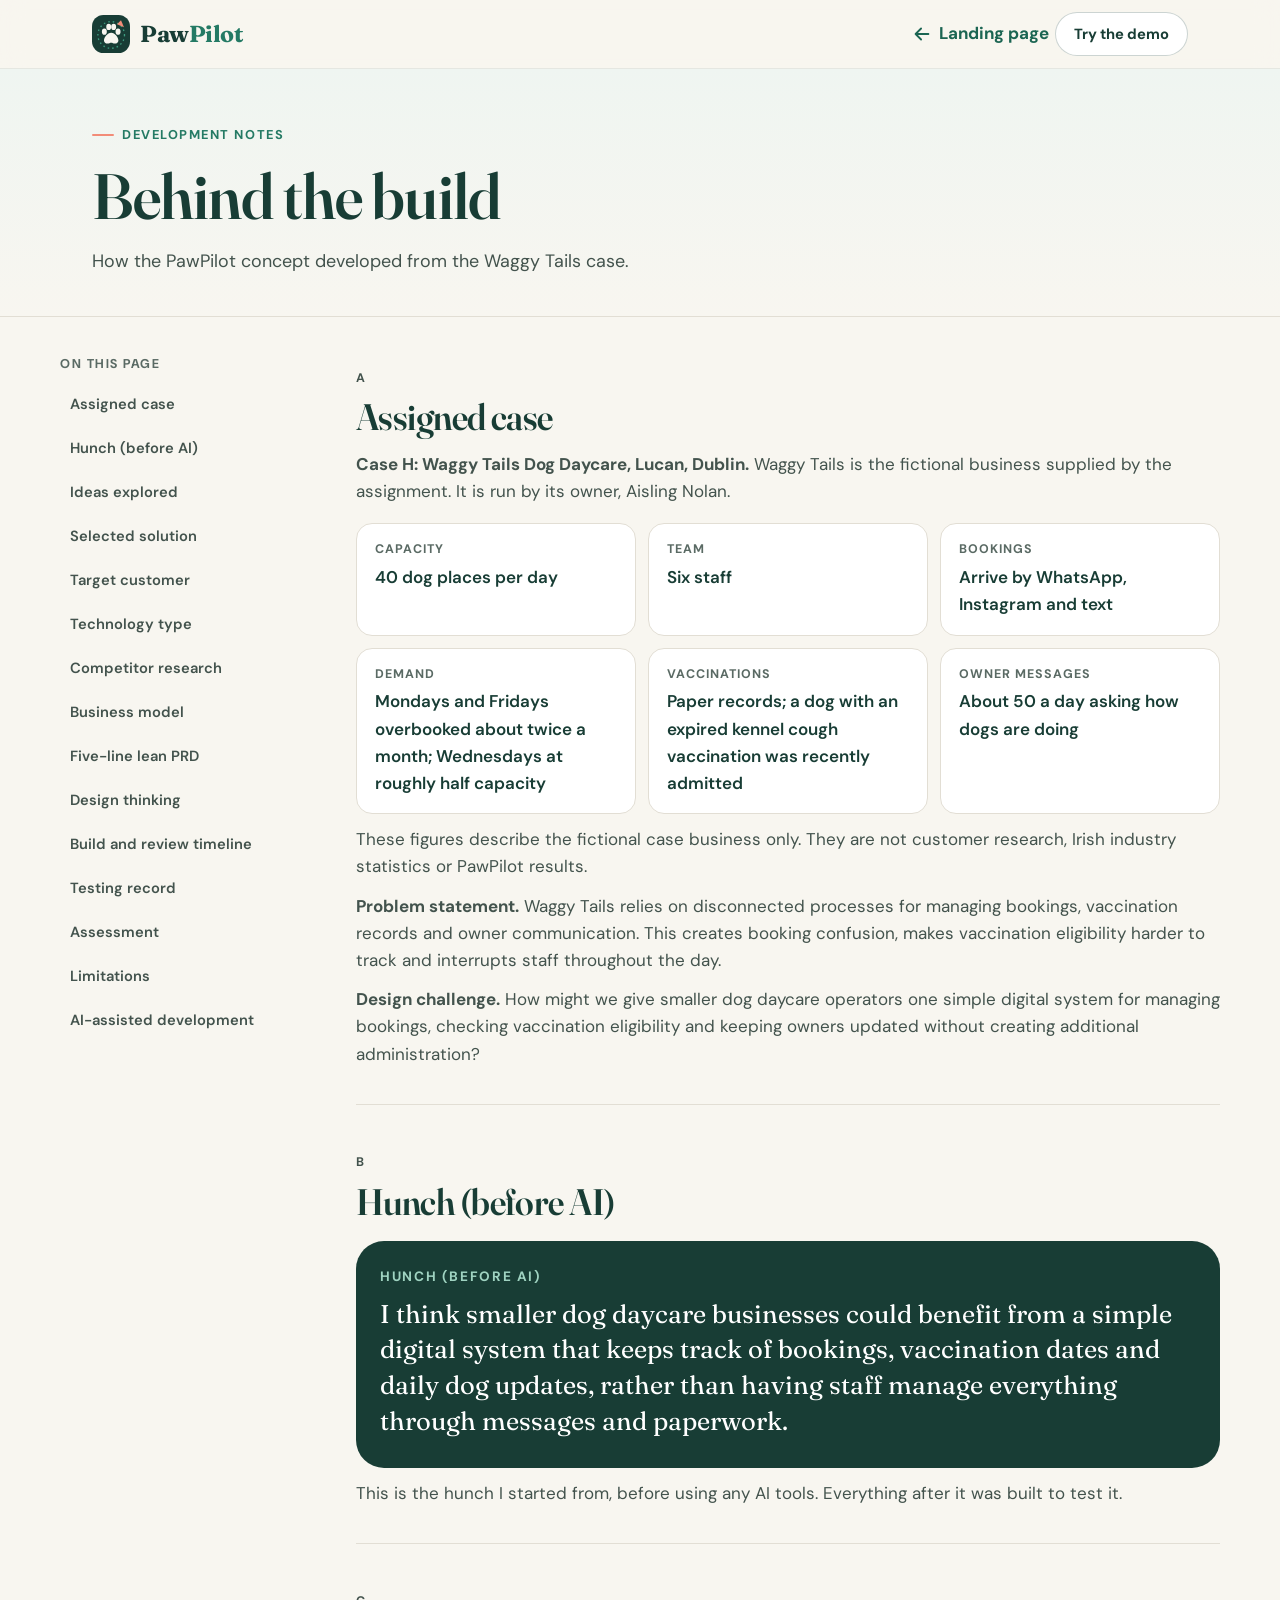
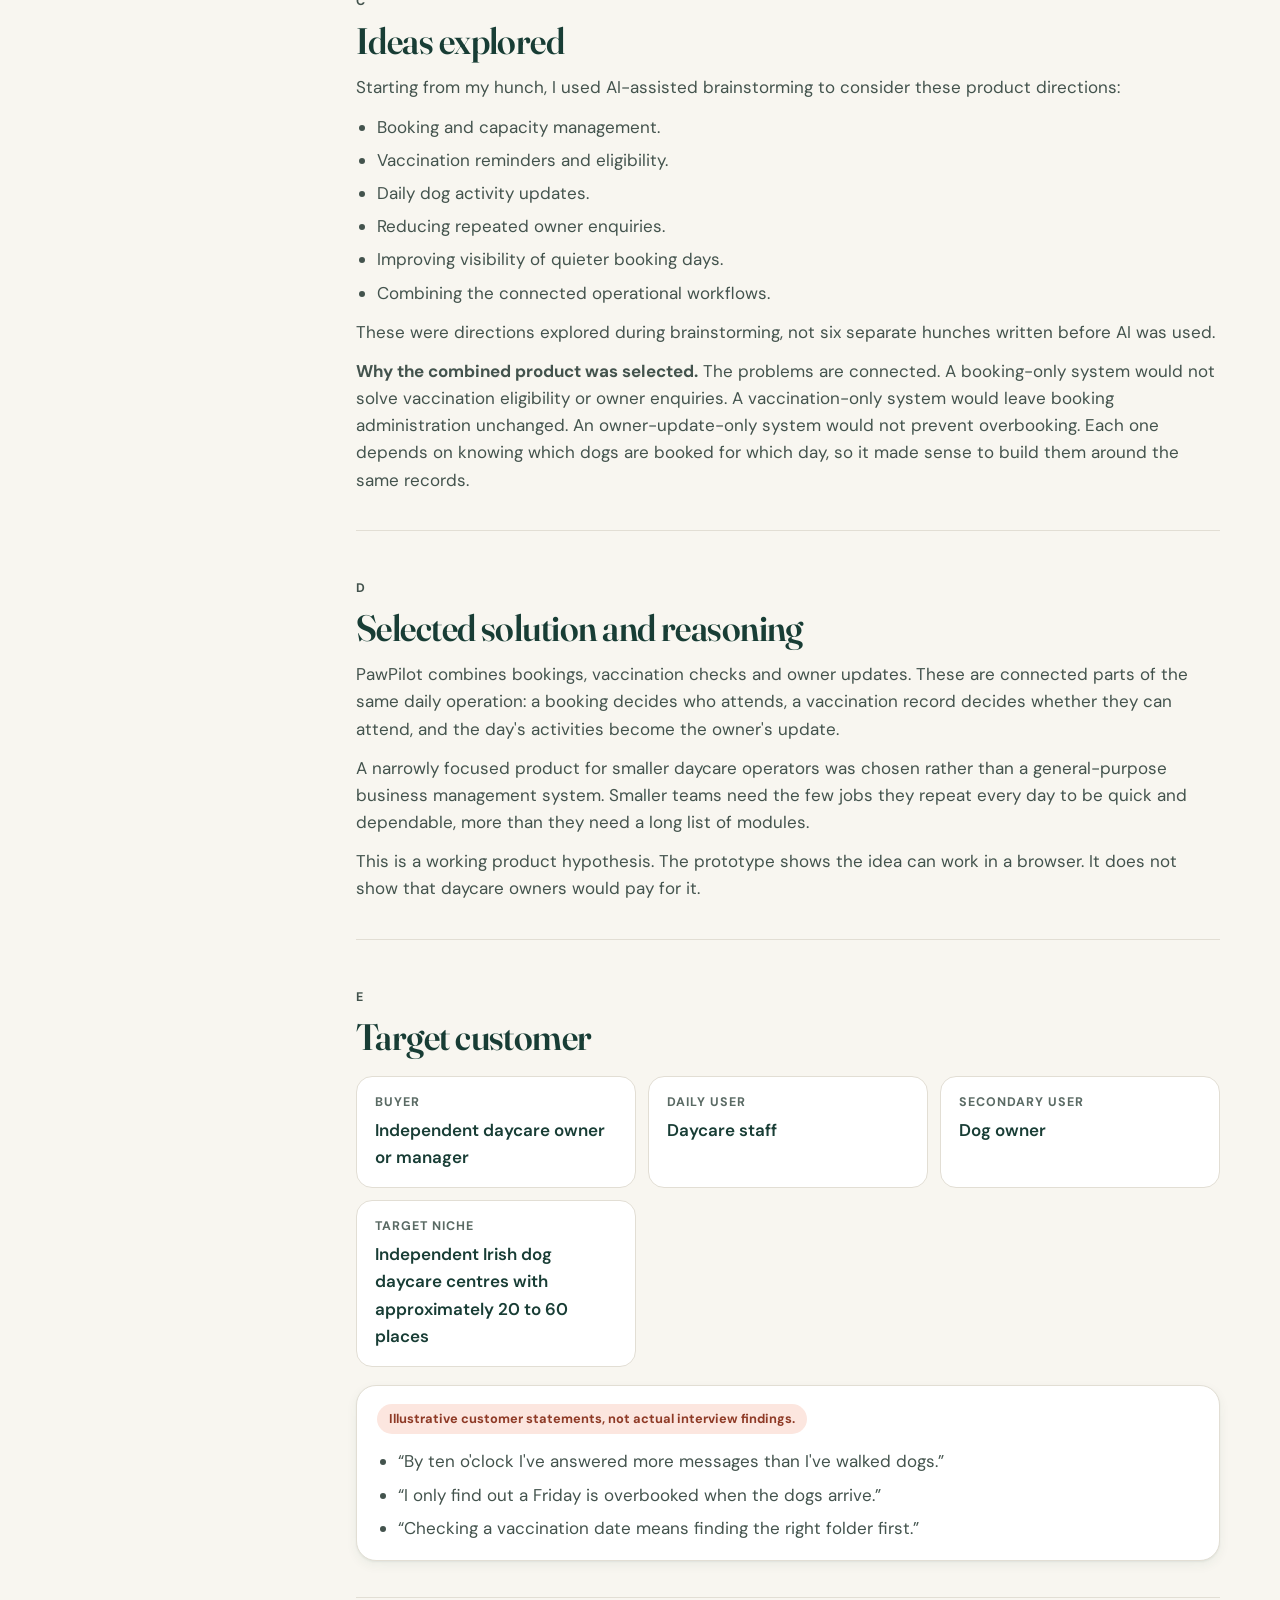
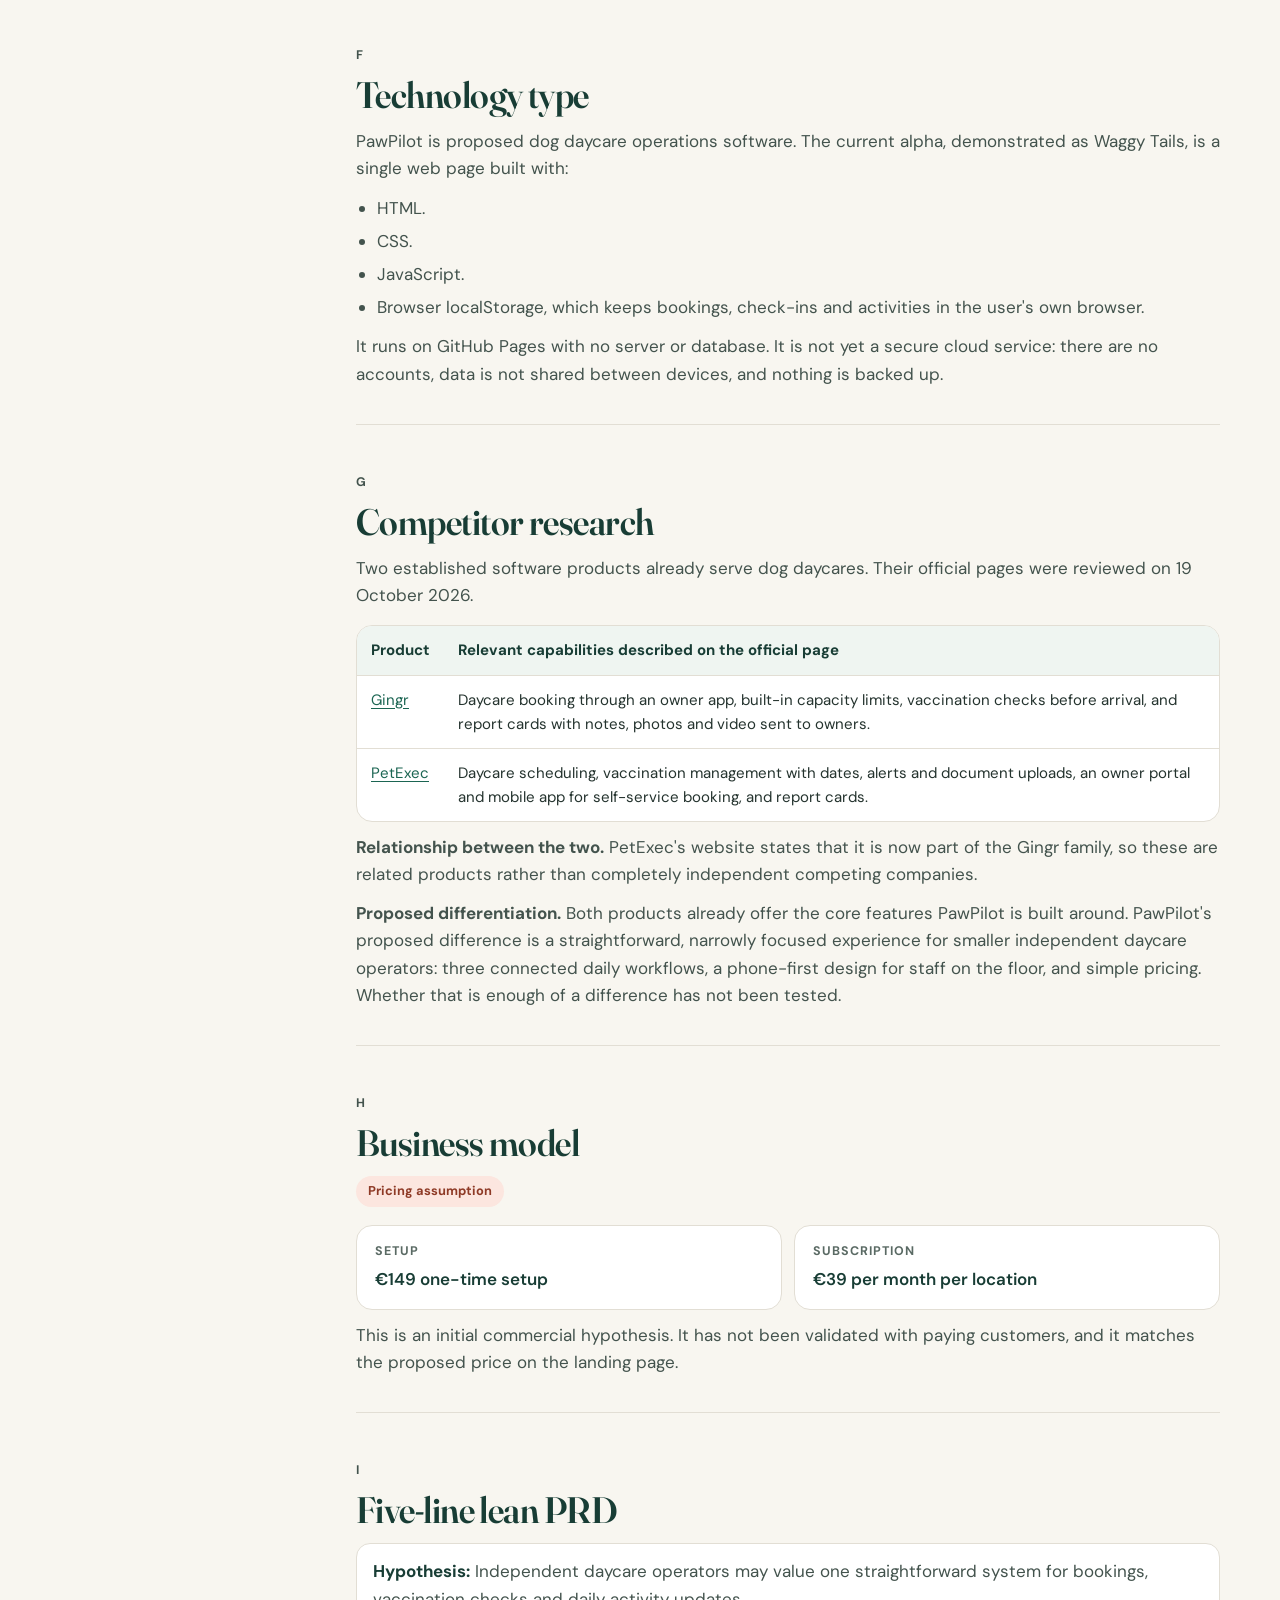
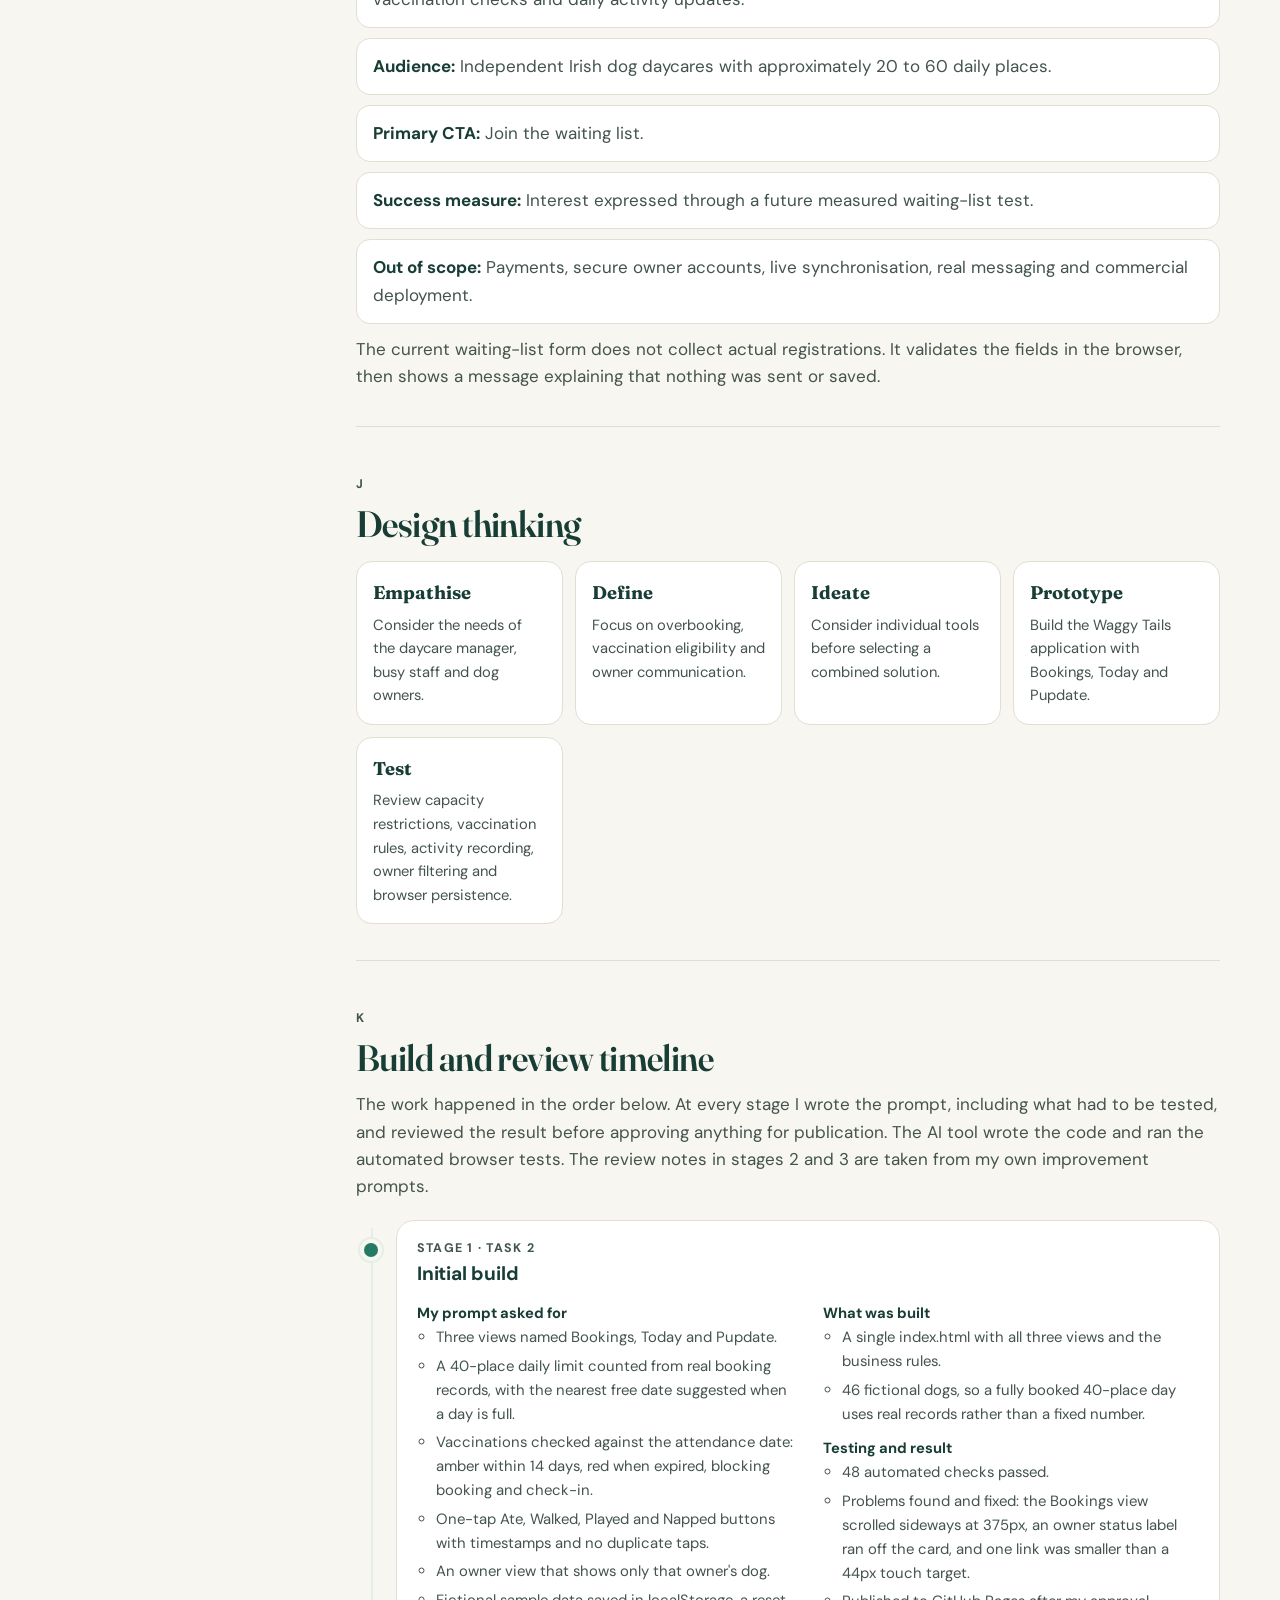
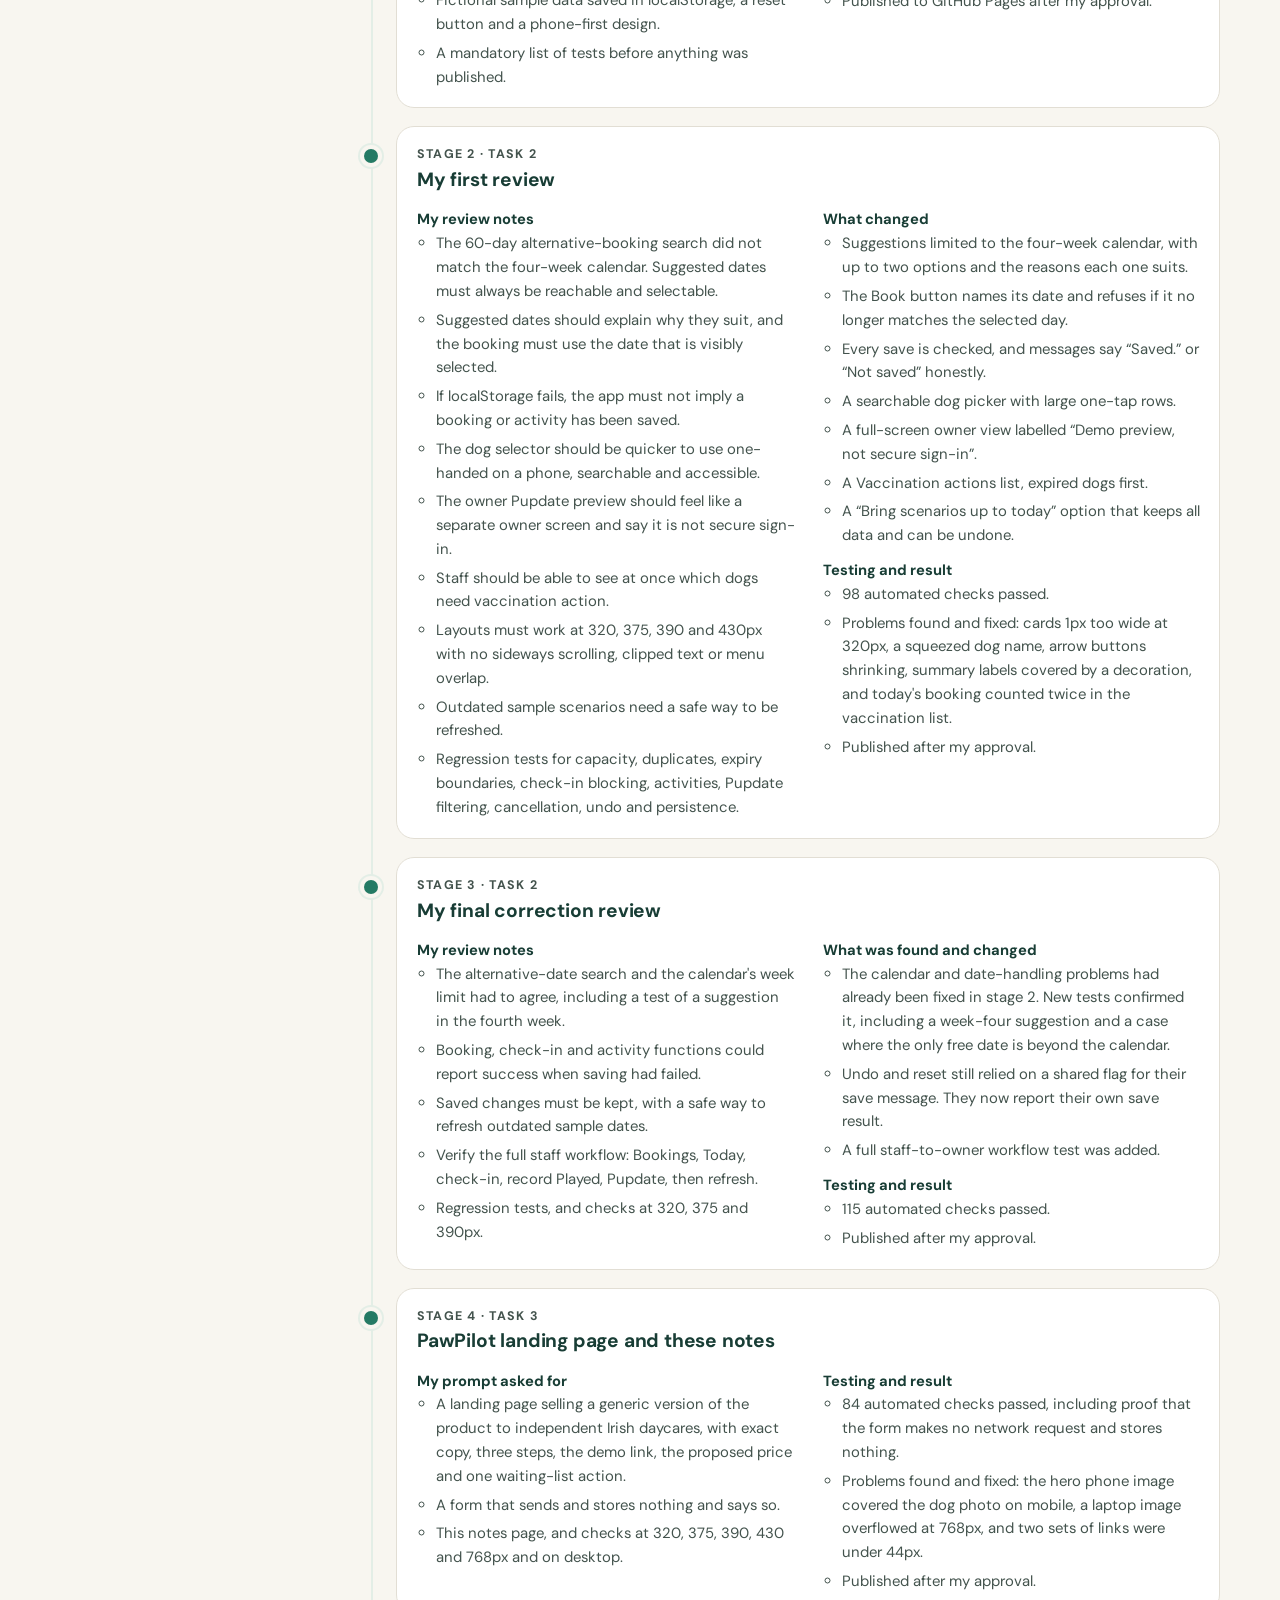
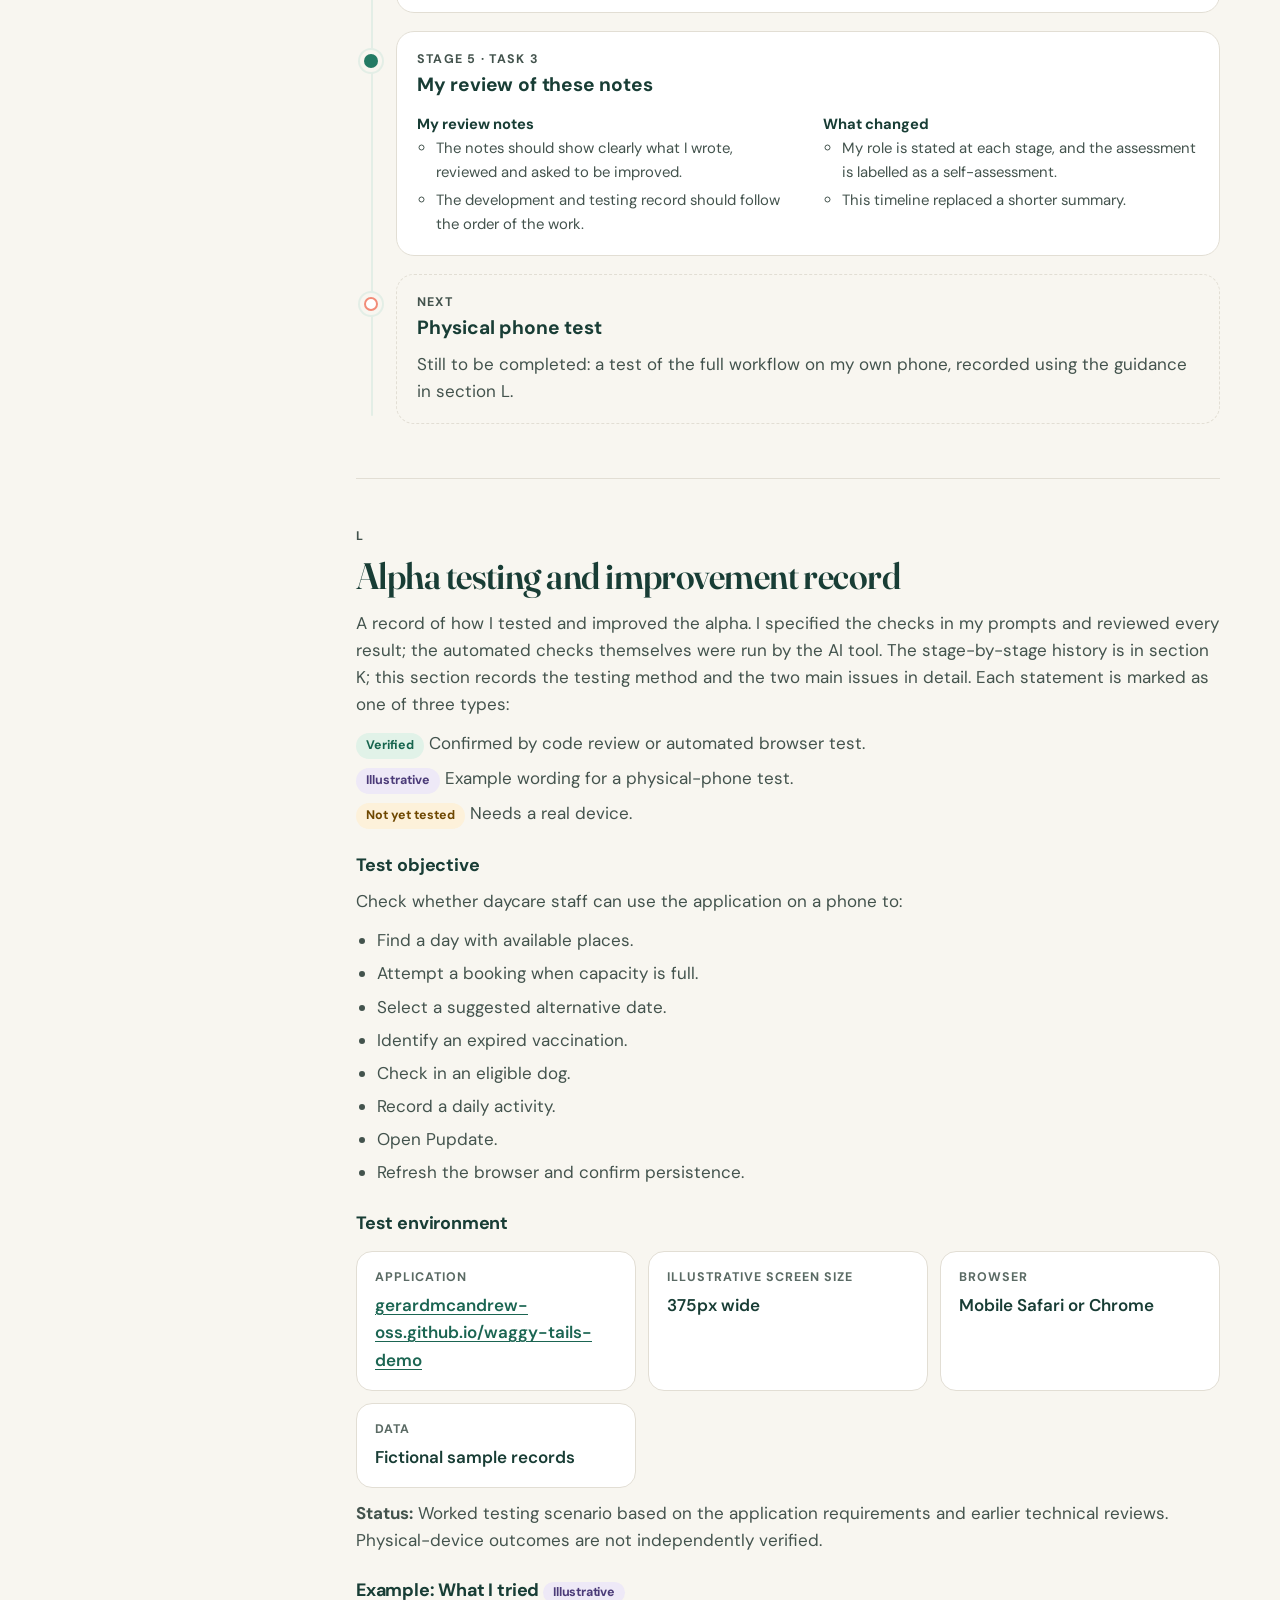
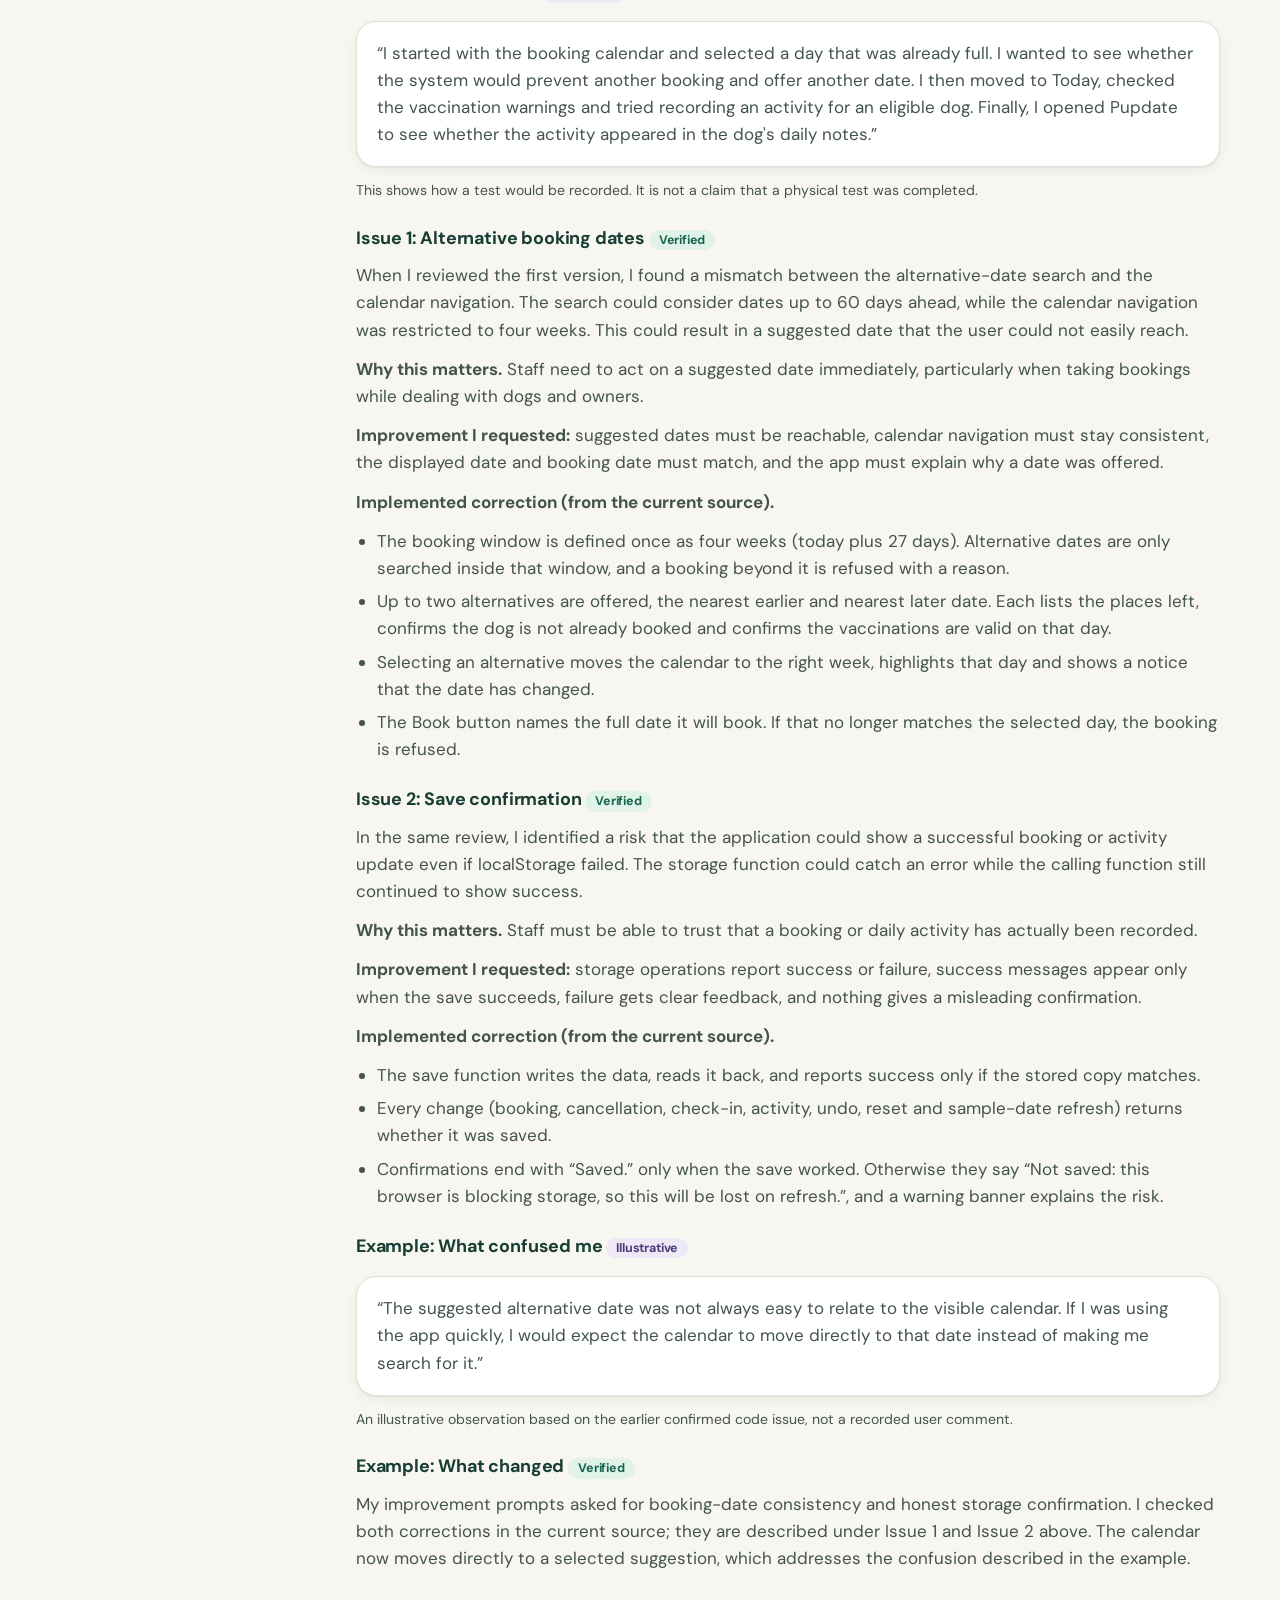
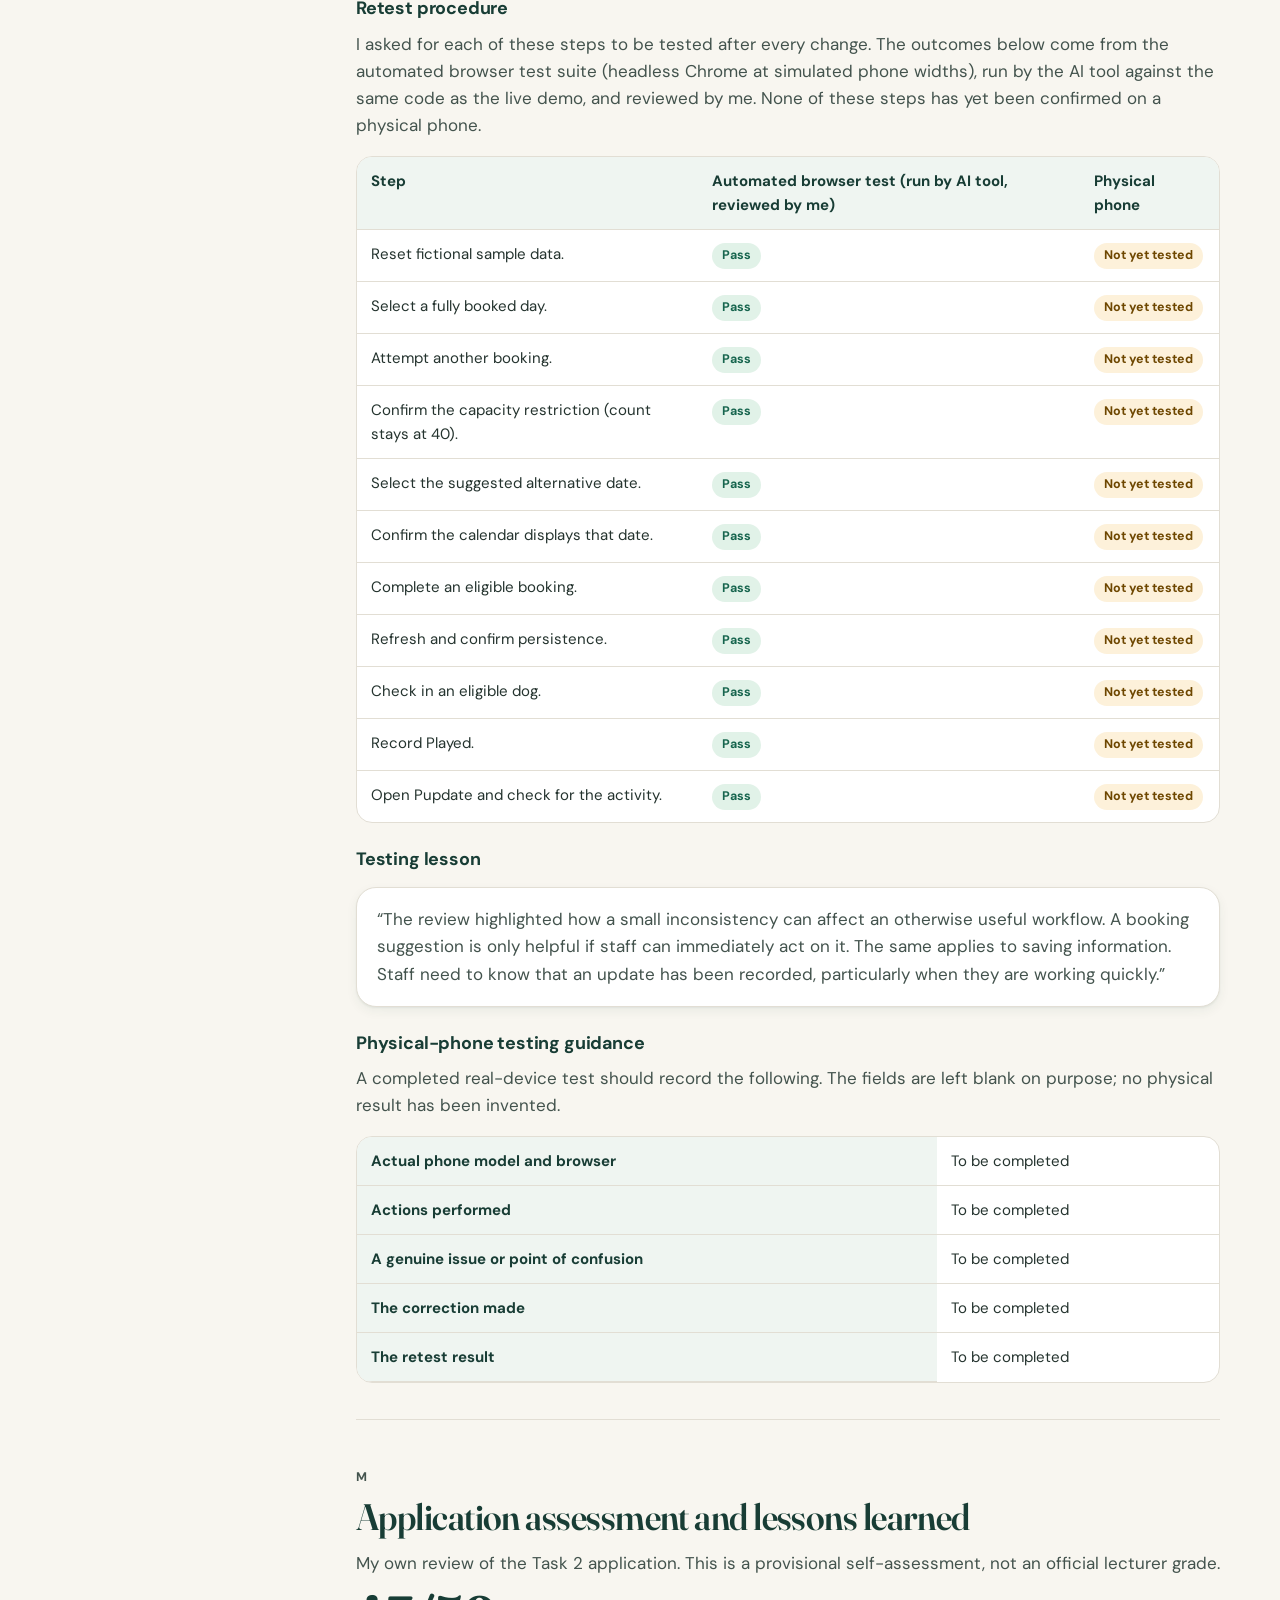
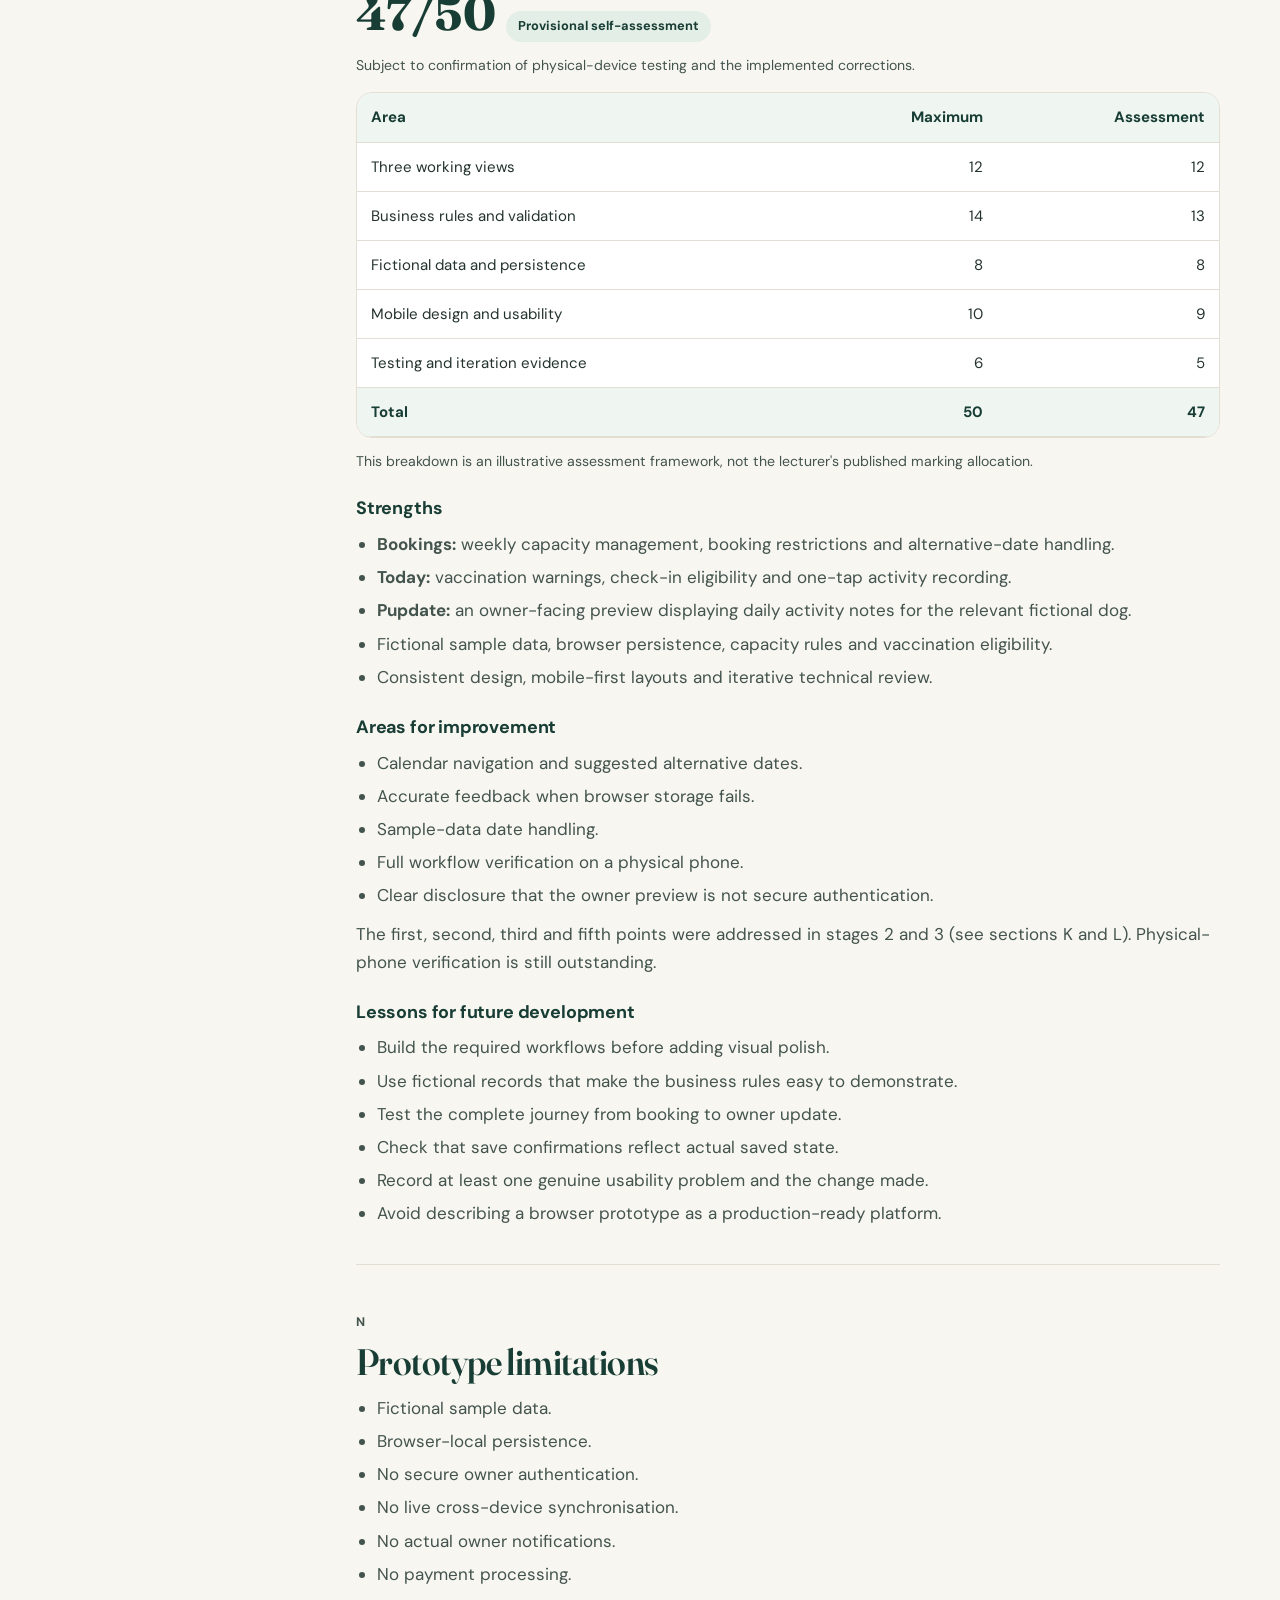
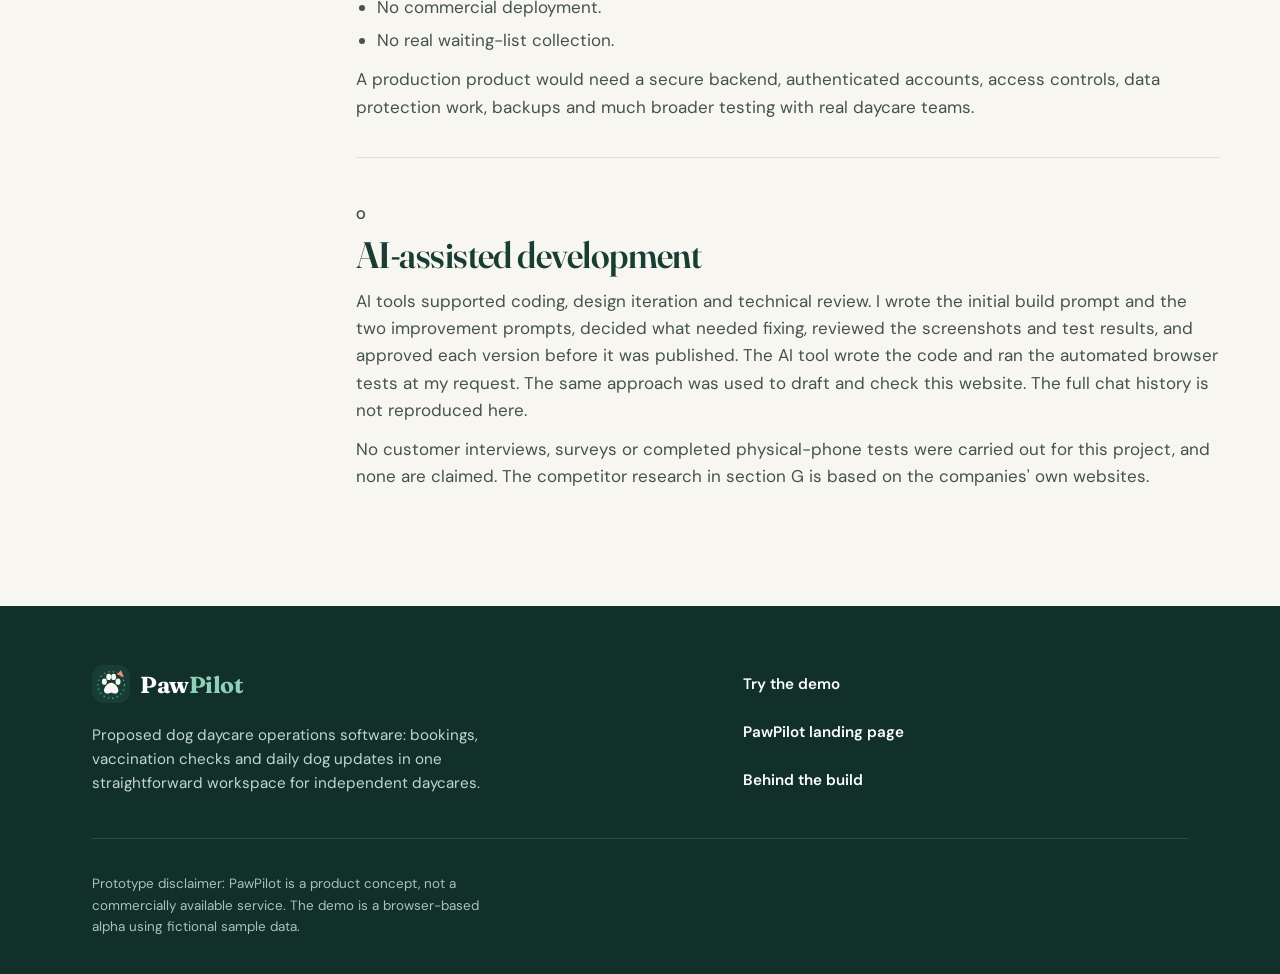
==== commit 70c88b6c: "Notes: show my role at each stage and add a build and review timeline" ====
--- a/notes.html
+++ b/notes.html
@@ -62,8 +62,8 @@
         <li><a href="#business-model">Business model</a></li>
         <li><a href="#prd">Five-line lean PRD</a></li>
         <li><a href="#design-thinking">Design thinking</a></li>
-        <li><a href="#iterations">Development iterations</a></li>
-        <li><a href="#testing">Alpha testing</a></li>
+        <li><a href="#iterations">Build and review timeline</a></li>
+        <li><a href="#testing">Testing record</a></li>
         <li><a href="#assessment">Assessment</a></li>
         <li><a href="#limitations">Limitations</a></li>
         <li><a href="#ai">AI-assisted development</a></li>
@@ -98,14 +98,14 @@
           <h3>Hunch (before AI)</h3>
           <blockquote><p style="margin:0;color:#fff">I think smaller dog daycare businesses could benefit from a simple digital system that keeps track of bookings, vaccination dates and daily dog updates, rather than having staff manage everything through messages and paperwork.</p></blockquote>
         </div>
-        <p>This is the selected example hunch for the assessment exercise.</p>
+        <p>This is the hunch I started from, before using any AI tools. Everything after it was built to test it.</p>
       </section>
 
       <!-- C -->
       <section class="n-section" id="ideas" aria-labelledby="ideas-title">
         <p class="n-kicker">C</p>
         <h2 id="ideas-title">Ideas explored</h2>
-        <p>Starting from the hunch, AI-assisted brainstorming considered these product directions:</p>
+        <p>Starting from my hunch, I used AI-assisted brainstorming to consider these product directions:</p>
         <ul>
           <li>Booking and capacity management.</li>
           <li>Vaccination reminders and eligibility.</li>
@@ -222,56 +222,129 @@
       <!-- K -->
       <section class="n-section" id="iterations" aria-labelledby="iter-title">
         <p class="n-kicker">K</p>
-        <h2 id="iter-title">Development iterations</h2>
-        <p>The application was built from one initial prompt, then improved through two review prompts. Each stage ended with automated browser tests. The current source was inspected before writing this summary.</p>
-        <div class="iter">
-          <div class="iter-card">
+        <h2 id="iter-title">Build and review timeline</h2>
+        <p>The work happened in the order below. At every stage I wrote the prompt, including what had to be tested, and reviewed the result before approving anything for publication. The AI tool wrote the code and ran the automated browser tests. The review notes in stages 2 and 3 are taken from my own improvement prompts.</p>
+        <ol class="tl-stages">
+          <li class="tl-stage">
+            <p class="tl-step">Stage 1 · Task 2</p>
             <h3>Initial build</h3>
-            <ul>
-              <li>Bookings, Today and Pupdate.</li>
-              <li>Weekly capacity management.</li>
-              <li>Vaccination restrictions.</li>
-              <li>One-tap activity recording.</li>
-              <li>Owner-facing activity preview.</li>
-              <li>Fictional sample records.</li>
-              <li>localStorage persistence.</li>
-              <li>Mobile-first design.</li>
-            </ul>
-            <p class="note">48 automated checks passed.</p>
-          </div>
-          <div class="iter-card">
-            <h3>First review</h3>
-            <ul>
-              <li>Alternative booking-date navigation.</li>
-              <li>Clearer suggested dates.</li>
-              <li>Storage reliability.</li>
-              <li>Easier mobile dog selection.</li>
-              <li>Owner-preview clarity.</li>
-              <li>Vaccination warnings.</li>
-              <li>Responsive layouts.</li>
-              <li>Regression testing.</li>
-            </ul>
-            <p class="note">98 automated checks passed.</p>
-          </div>
-          <div class="iter-card">
-            <h3>Final correction</h3>
-            <ul>
-              <li>Consistent calendar navigation.</li>
-              <li>Reliable save confirmation.</li>
-              <li>Sample-data date handling.</li>
-              <li>Staff-to-owner workflow checks.</li>
-              <li>Regression testing.</li>
-            </ul>
-            <p class="note">115 automated checks passed. The calendar and date-handling fixes were already present from the first review; this pass also made undo and reset report their own save result.</p>
-          </div>
-        </div>
+            <div class="tl-grid">
+              <div><h4>My prompt asked for</h4><ul>
+                <li>Three views named Bookings, Today and Pupdate.</li>
+                <li>A 40-place daily limit counted from real booking records, with the nearest free date suggested when a day is full.</li>
+                <li>Vaccinations checked against the attendance date: amber within 14 days, red when expired, blocking booking and check-in.</li>
+                <li>One-tap Ate, Walked, Played and Napped buttons with timestamps and no duplicate taps.</li>
+                <li>An owner view that shows only that owner's dog.</li>
+                <li>Fictional sample data saved in localStorage, a reset button and a phone-first design.</li>
+                <li>A mandatory list of tests before anything was published.</li>
+              </ul></div>
+              <div><h4>What was built</h4><ul>
+                <li>A single index.html with all three views and the business rules.</li>
+                <li>46 fictional dogs, so a fully booked 40-place day uses real records rather than a fixed number.</li>
+              </ul>
+              <h4>Testing and result</h4><ul>
+                <li>48 automated checks passed.</li>
+                <li>Problems found and fixed: the Bookings view scrolled sideways at 375px, an owner status label ran off the card, and one link was smaller than a 44px touch target.</li>
+                <li>Published to GitHub Pages after my approval.</li>
+              </ul></div>
+            </div>
+          </li>
+          <li class="tl-stage">
+            <p class="tl-step">Stage 2 · Task 2</p>
+            <h3>My first review</h3>
+            <div class="tl-grid">
+              <div><h4>My review notes</h4><ul>
+                <li>The 60-day alternative-booking search did not match the four-week calendar. Suggested dates must always be reachable and selectable.</li>
+                <li>Suggested dates should explain why they suit, and the booking must use the date that is visibly selected.</li>
+                <li>If localStorage fails, the app must not imply a booking or activity has been saved.</li>
+                <li>The dog selector should be quicker to use one-handed on a phone, searchable and accessible.</li>
+                <li>The owner Pupdate preview should feel like a separate owner screen and say it is not secure sign-in.</li>
+                <li>Staff should be able to see at once which dogs need vaccination action.</li>
+                <li>Layouts must work at 320, 375, 390 and 430px with no sideways scrolling, clipped text or menu overlap.</li>
+                <li>Outdated sample scenarios need a safe way to be refreshed.</li>
+                <li>Regression tests for capacity, duplicates, expiry boundaries, check-in blocking, activities, Pupdate filtering, cancellation, undo and persistence.</li>
+              </ul></div>
+              <div><h4>What changed</h4><ul>
+                <li>Suggestions limited to the four-week calendar, with up to two options and the reasons each one suits.</li>
+                <li>The Book button names its date and refuses if it no longer matches the selected day.</li>
+                <li>Every save is checked, and messages say “Saved.” or “Not saved” honestly.</li>
+                <li>A searchable dog picker with large one-tap rows.</li>
+                <li>A full-screen owner view labelled “Demo preview, not secure sign-in”.</li>
+                <li>A Vaccination actions list, expired dogs first.</li>
+                <li>A “Bring scenarios up to today” option that keeps all data and can be undone.</li>
+              </ul>
+              <h4>Testing and result</h4><ul>
+                <li>98 automated checks passed.</li>
+                <li>Problems found and fixed: cards 1px too wide at 320px, a squeezed dog name, arrow buttons shrinking, summary labels covered by a decoration, and today's booking counted twice in the vaccination list.</li>
+                <li>Published after my approval.</li>
+              </ul></div>
+            </div>
+          </li>
+          <li class="tl-stage">
+            <p class="tl-step">Stage 3 · Task 2</p>
+            <h3>My final correction review</h3>
+            <div class="tl-grid">
+              <div><h4>My review notes</h4><ul>
+                <li>The alternative-date search and the calendar's week limit had to agree, including a test of a suggestion in the fourth week.</li>
+                <li>Booking, check-in and activity functions could report success when saving had failed.</li>
+                <li>Saved changes must be kept, with a safe way to refresh outdated sample dates.</li>
+                <li>Verify the full staff workflow: Bookings, Today, check-in, record Played, Pupdate, then refresh.</li>
+                <li>Regression tests, and checks at 320, 375 and 390px.</li>
+              </ul></div>
+              <div><h4>What was found and changed</h4><ul>
+                <li>The calendar and date-handling problems had already been fixed in stage 2. New tests confirmed it, including a week-four suggestion and a case where the only free date is beyond the calendar.</li>
+                <li>Undo and reset still relied on a shared flag for their save message. They now report their own save result.</li>
+                <li>A full staff-to-owner workflow test was added.</li>
+              </ul>
+              <h4>Testing and result</h4><ul>
+                <li>115 automated checks passed.</li>
+                <li>Published after my approval.</li>
+              </ul></div>
+            </div>
+          </li>
+          <li class="tl-stage">
+            <p class="tl-step">Stage 4 · Task 3</p>
+            <h3>PawPilot landing page and these notes</h3>
+            <div class="tl-grid">
+              <div><h4>My prompt asked for</h4><ul>
+                <li>A landing page selling a generic version of the product to independent Irish daycares, with exact copy, three steps, the demo link, the proposed price and one waiting-list action.</li>
+                <li>A form that sends and stores nothing and says so.</li>
+                <li>This notes page, and checks at 320, 375, 390, 430 and 768px and on desktop.</li>
+              </ul></div>
+              <div><h4>Testing and result</h4><ul>
+                <li>84 automated checks passed, including proof that the form makes no network request and stores nothing.</li>
+                <li>Problems found and fixed: the hero phone image covered the dog photo on mobile, a laptop image overflowed at 768px, and two sets of links were under 44px.</li>
+                <li>Published after my approval.</li>
+              </ul></div>
+            </div>
+          </li>
+          <li class="tl-stage">
+            <p class="tl-step">Stage 5 · Task 3</p>
+            <h3>My review of these notes</h3>
+            <div class="tl-grid">
+              <div><h4>My review notes</h4><ul>
+                <li>The notes should show clearly what I wrote, reviewed and asked to be improved.</li>
+                <li>The development and testing record should follow the order of the work.</li>
+              </ul></div>
+              <div><h4>What changed</h4><ul>
+                <li>My role is stated at each stage, and the assessment is labelled as a self-assessment.</li>
+                <li>This timeline replaced a shorter summary.</li>
+              </ul></div>
+            </div>
+          </li>
+          <li class="tl-stage tl-next">
+            <p class="tl-step">Next</p>
+            <h3>Physical phone test</h3>
+            <p>Still to be completed: a test of the full workflow on my own phone, recorded using the guidance in section L.</p>
+          </li>
+        </ol>
       </section>
 
       <!-- L -->
       <section class="n-section" id="testing" aria-labelledby="testing-title">
         <p class="n-kicker">L</p>
         <h2 id="testing-title">Alpha testing and improvement record</h2>
-        <p>A worked example of how testing can be documented. Each statement is marked as one of three types:</p>
+        <p>A record of how I tested and improved the alpha. I specified the checks in my prompts and reviewed every result; the automated checks themselves were run by the AI tool. The stage-by-stage history is in section K; this section records the testing method and the two main issues in detail. Each statement is marked as one of three types:</p>
         <ul style="list-style:none;padding:0"><li><span class="status status-pass">Verified</span> Confirmed by code review or automated browser test.</li><li><span class="status status-ill">Illustrative</span> Example wording for a physical-phone test.</li><li><span class="status status-open">Not yet tested</span> Needs a real device.</li></ul>
 
         <h3>Test objective</h3>
@@ -301,9 +374,9 @@
         <p class="note">This shows how a test would be recorded. It is not a claim that a physical test was completed.</p>
 
         <h3>Issue 1: Alternative booking dates <span class="status status-pass">Verified</span></h3>
-        <p>An earlier technical review identified a mismatch between the alternative-date search and the calendar navigation. The search could consider dates up to 60 days ahead, while the calendar navigation was restricted to four weeks. This could result in a suggested date that the user could not easily reach.</p>
+        <p>When I reviewed the first version, I found a mismatch between the alternative-date search and the calendar navigation. The search could consider dates up to 60 days ahead, while the calendar navigation was restricted to four weeks. This could result in a suggested date that the user could not easily reach.</p>
         <p><strong>Why this matters.</strong> Staff need to act on a suggested date immediately, particularly when taking bookings while dealing with dogs and owners.</p>
-        <p><strong>Improvement requested:</strong> suggested dates must be reachable, calendar navigation must stay consistent, the displayed date and booking date must match, and the app must explain why a date was offered.</p>
+        <p><strong>Improvement I requested:</strong> suggested dates must be reachable, calendar navigation must stay consistent, the displayed date and booking date must match, and the app must explain why a date was offered.</p>
         <p><strong>Implemented correction (from the current source).</strong></p>
         <ul>
           <li>The booking window is defined once as four weeks (today plus 27 days). Alternative dates are only searched inside that window, and a booking beyond it is refused with a reason.</li>
@@ -313,9 +386,9 @@
         </ul>
 
         <h3>Issue 2: Save confirmation <span class="status status-pass">Verified</span></h3>
-        <p>An earlier technical review identified a risk that the application could show a successful booking or activity update even if localStorage failed. The storage function could catch an error while the calling function still continued to show success.</p>
+        <p>In the same review, I identified a risk that the application could show a successful booking or activity update even if localStorage failed. The storage function could catch an error while the calling function still continued to show success.</p>
         <p><strong>Why this matters.</strong> Staff must be able to trust that a booking or daily activity has actually been recorded.</p>
-        <p><strong>Improvement requested:</strong> storage operations report success or failure, success messages appear only when the save succeeds, failure gets clear feedback, and nothing gives a misleading confirmation.</p>
+        <p><strong>Improvement I requested:</strong> storage operations report success or failure, success messages appear only when the save succeeds, failure gets clear feedback, and nothing gives a misleading confirmation.</p>
         <p><strong>Implemented correction (from the current source).</strong></p>
         <ul>
           <li>The save function writes the data, reads it back, and reports success only if the stored copy matches.</li>
@@ -328,14 +401,14 @@
         <p class="note">An illustrative observation based on the earlier confirmed code issue, not a recorded user comment.</p>
 
         <h3>Example: What changed <span class="status status-pass">Verified</span></h3>
-        <p>The development prompts asked for booking-date consistency and honest storage confirmation. Both corrections are present in the current source and are described under Issue 1 and Issue 2 above. The calendar now moves directly to a selected suggestion, which addresses the confusion described in the example.</p>
+        <p>My improvement prompts asked for booking-date consistency and honest storage confirmation. I checked both corrections in the current source; they are described under Issue 1 and Issue 2 above. The calendar now moves directly to a selected suggestion, which addresses the confusion described in the example.</p>
 
         <h3>Retest procedure</h3>
-        <p>Outcomes below come from the automated browser test suite (headless Chrome at simulated phone widths), run against the same code as the live demo. None of these steps has yet been confirmed on a physical phone.</p>
+        <p>I asked for each of these steps to be tested after every change. The outcomes below come from the automated browser test suite (headless Chrome at simulated phone widths), run by the AI tool against the same code as the live demo, and reviewed by me. None of these steps has yet been confirmed on a physical phone.</p>
         <div class="table-wrap">
           <table>
             <caption class="sr-only">Retest steps and outcomes</caption>
-            <thead><tr><th scope="col">Step</th><th scope="col">Automated browser test</th><th scope="col">Physical phone</th></tr></thead>
+            <thead><tr><th scope="col">Step</th><th scope="col">Automated browser test (run by AI tool, reviewed by me)</th><th scope="col">Physical phone</th></tr></thead>
             <tbody>
               <tr><td>Reset fictional sample data.</td><td><span class="status status-pass">Pass</span></td><td><span class="status status-open">Not yet tested</span></td></tr>
               <tr><td>Select a fully booked day.</td><td><span class="status status-pass">Pass</span></td><td><span class="status status-open">Not yet tested</span></td></tr>
@@ -375,8 +448,8 @@
       <section class="n-section" id="assessment" aria-labelledby="assessment-title">
         <p class="n-kicker">M</p>
         <h2 id="assessment-title">Application assessment and lessons learned</h2>
-        <p>An illustrative review of the Task 2 application. This is an independent provisional assessment, not an official lecturer grade.</p>
-        <div class="score"><b>47/50</b><span class="tag">Provisional assessment</span></div>
+        <p>My own review of the Task 2 application. This is a provisional self-assessment, not an official lecturer grade.</p>
+        <div class="score"><b>47/50</b><span class="tag">Provisional self-assessment</span></div>
         <p class="note">Subject to confirmation of physical-device testing and the implemented corrections.</p>
         <div class="table-wrap">
           <table>
@@ -409,7 +482,7 @@
           <li>Full workflow verification on a physical phone.</li>
           <li>Clear disclosure that the owner preview is not secure authentication.</li>
         </ul>
-        <p>The first, second, third and fifth points were addressed in later iterations (see sections K and L). Physical-phone verification is still outstanding.</p>
+        <p>The first, second, third and fifth points were addressed in stages 2 and 3 (see sections K and L). Physical-phone verification is still outstanding.</p>
         <h3>Lessons for future development</h3>
         <ul>
           <li>Build the required workflows before adding visual polish.</li>
@@ -442,7 +515,7 @@
       <section class="n-section" id="ai" aria-labelledby="ai-title">
         <p class="n-kicker">O</p>
         <h2 id="ai-title">AI-assisted development</h2>
-        <p>AI tools supported coding, design iteration and technical review. The application was developed through an initial build prompt and subsequent correction prompts, with automated browser tests run after each stage. The same approach was used to draft and check this website. The full chat history is not reproduced here.</p>
+        <p>AI tools supported coding, design iteration and technical review. I wrote the initial build prompt and the two improvement prompts, decided what needed fixing, reviewed the screenshots and test results, and approved each version before it was published. The AI tool wrote the code and ran the automated browser tests at my request. The same approach was used to draft and check this website. The full chat history is not reproduced here.</p>
         <p>No customer interviews, surveys or completed physical-phone tests were carried out for this project, and none are claimed. The competitor research in section G is based on the companies' own websites.</p>
       </section>
     </div>
--- a/assets/style.css
+++ b/assets/style.css
@@ -294,3 +294,18 @@
 .score{display:flex;align-items:baseline;gap:10px;flex-wrap:wrap;margin-top:12px}
 .score b{font-family:var(--serif);font-size:3rem;color:var(--forest);line-height:1}
 .notes-top-link{display:inline-flex;align-items:center;gap:6px;min-height:44px;font-weight:700;text-decoration:none}
+
+/* Build and review timeline */
+.tl-stages{list-style:none;margin:20px 0 0!important;padding:0!important;position:relative;max-width:none!important}
+.tl-stages::before{content:"";position:absolute;left:15px;top:8px;bottom:8px;width:2px;background:var(--sage);border-radius:2px}
+.tl-stage{position:relative;margin:0 0 18px!important;padding:18px 18px 18px 20px;margin-left:40px!important;border-radius:18px;background:#fff;border:1px solid var(--line)}
+.tl-stage::before{content:"";position:absolute;left:-33px;top:22px;width:14px;height:14px;border-radius:50%;background:var(--emerald);box-shadow:0 0 0 4px var(--ivory),0 0 0 6px var(--sage)}
+.tl-stage.tl-next{background:var(--ivory);border-style:dashed}
+.tl-stage.tl-next::before{background:#fff;border:2px solid var(--coral)}
+.tl-step{margin:0!important;font-size:.78rem;font-weight:700;letter-spacing:.1em;text-transform:uppercase;color:var(--emerald)}
+.tl-stage h3{margin:4px 0 0!important;font-size:1.2rem}
+.tl-grid{display:grid;gap:4px 28px;margin-top:6px}
+@media (min-width:760px){.tl-grid{grid-template-columns:1fr 1fr}}
+.tl-stage h4{margin:14px 0 4px;font-size:.92rem;color:var(--forest)}
+.tl-stage ul{font-size:.93rem;margin-top:4px!important}
+.tl-stage li+li{margin-top:5px}
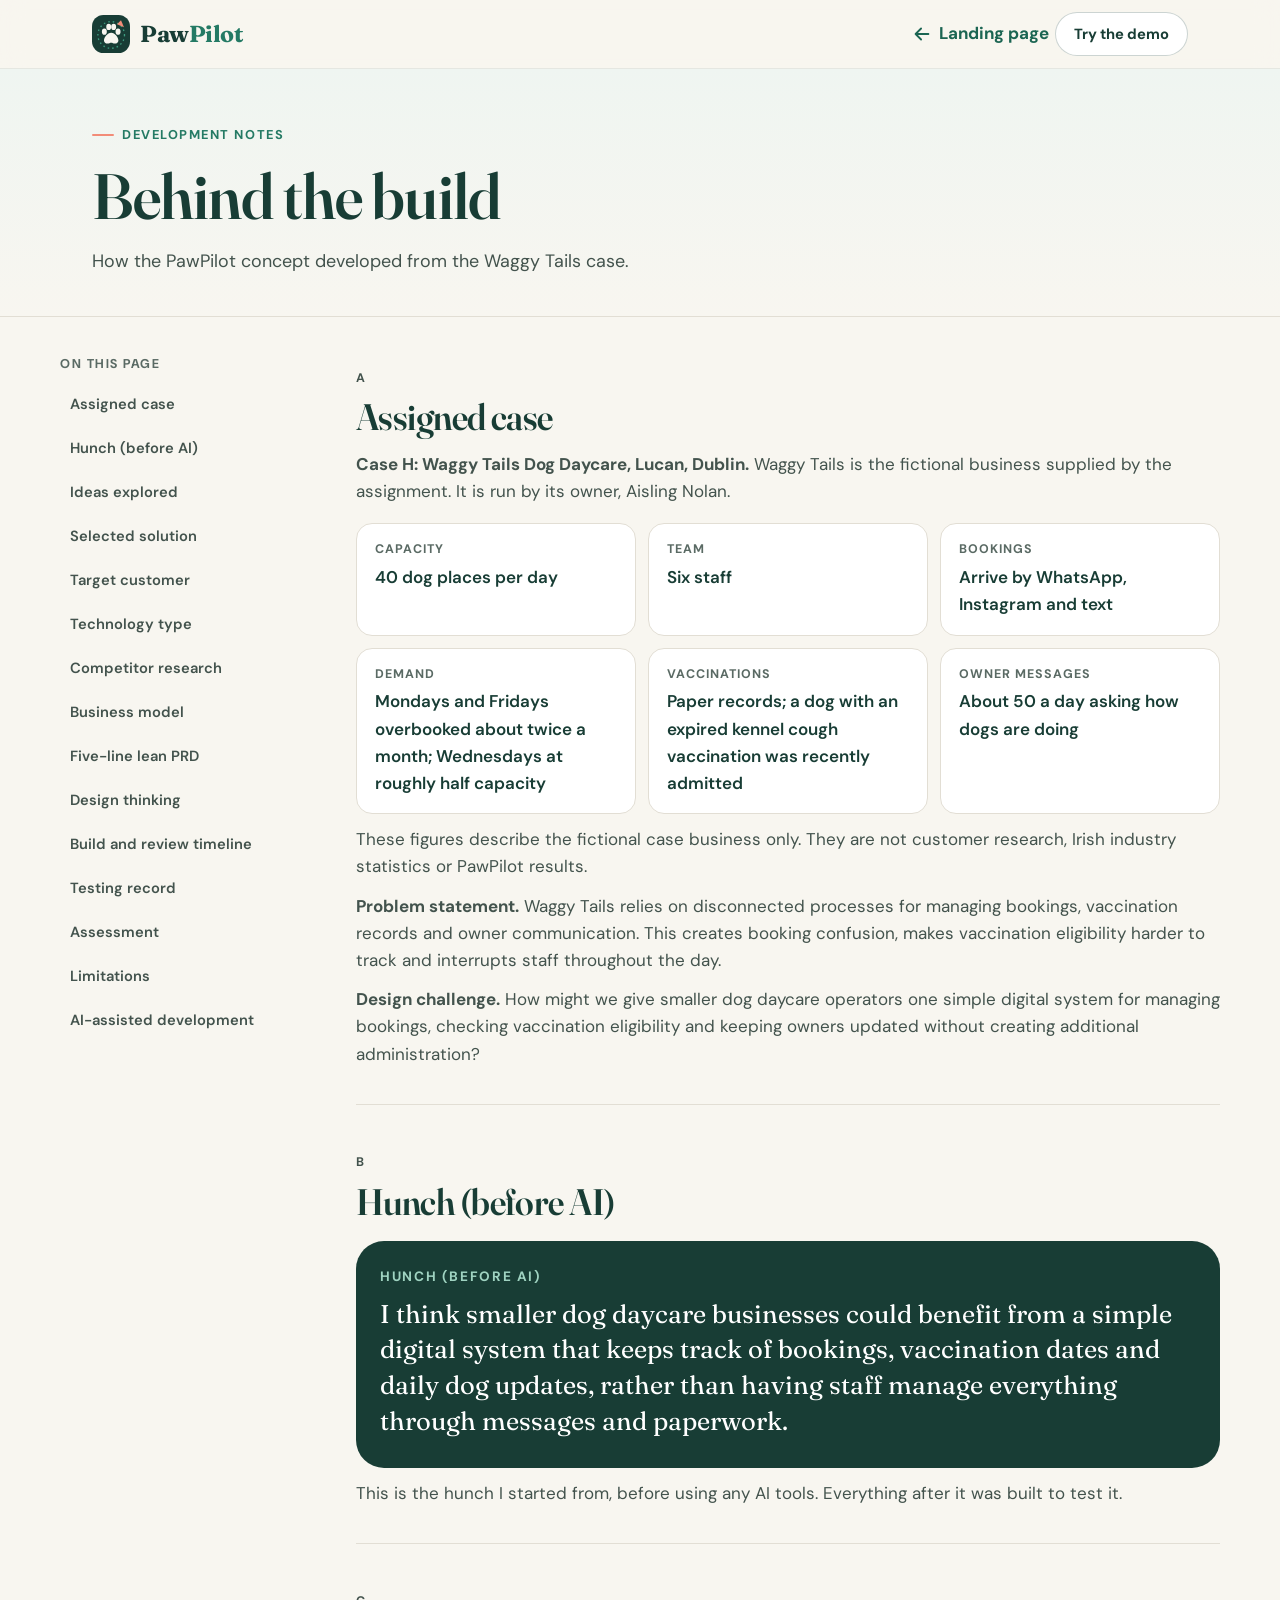
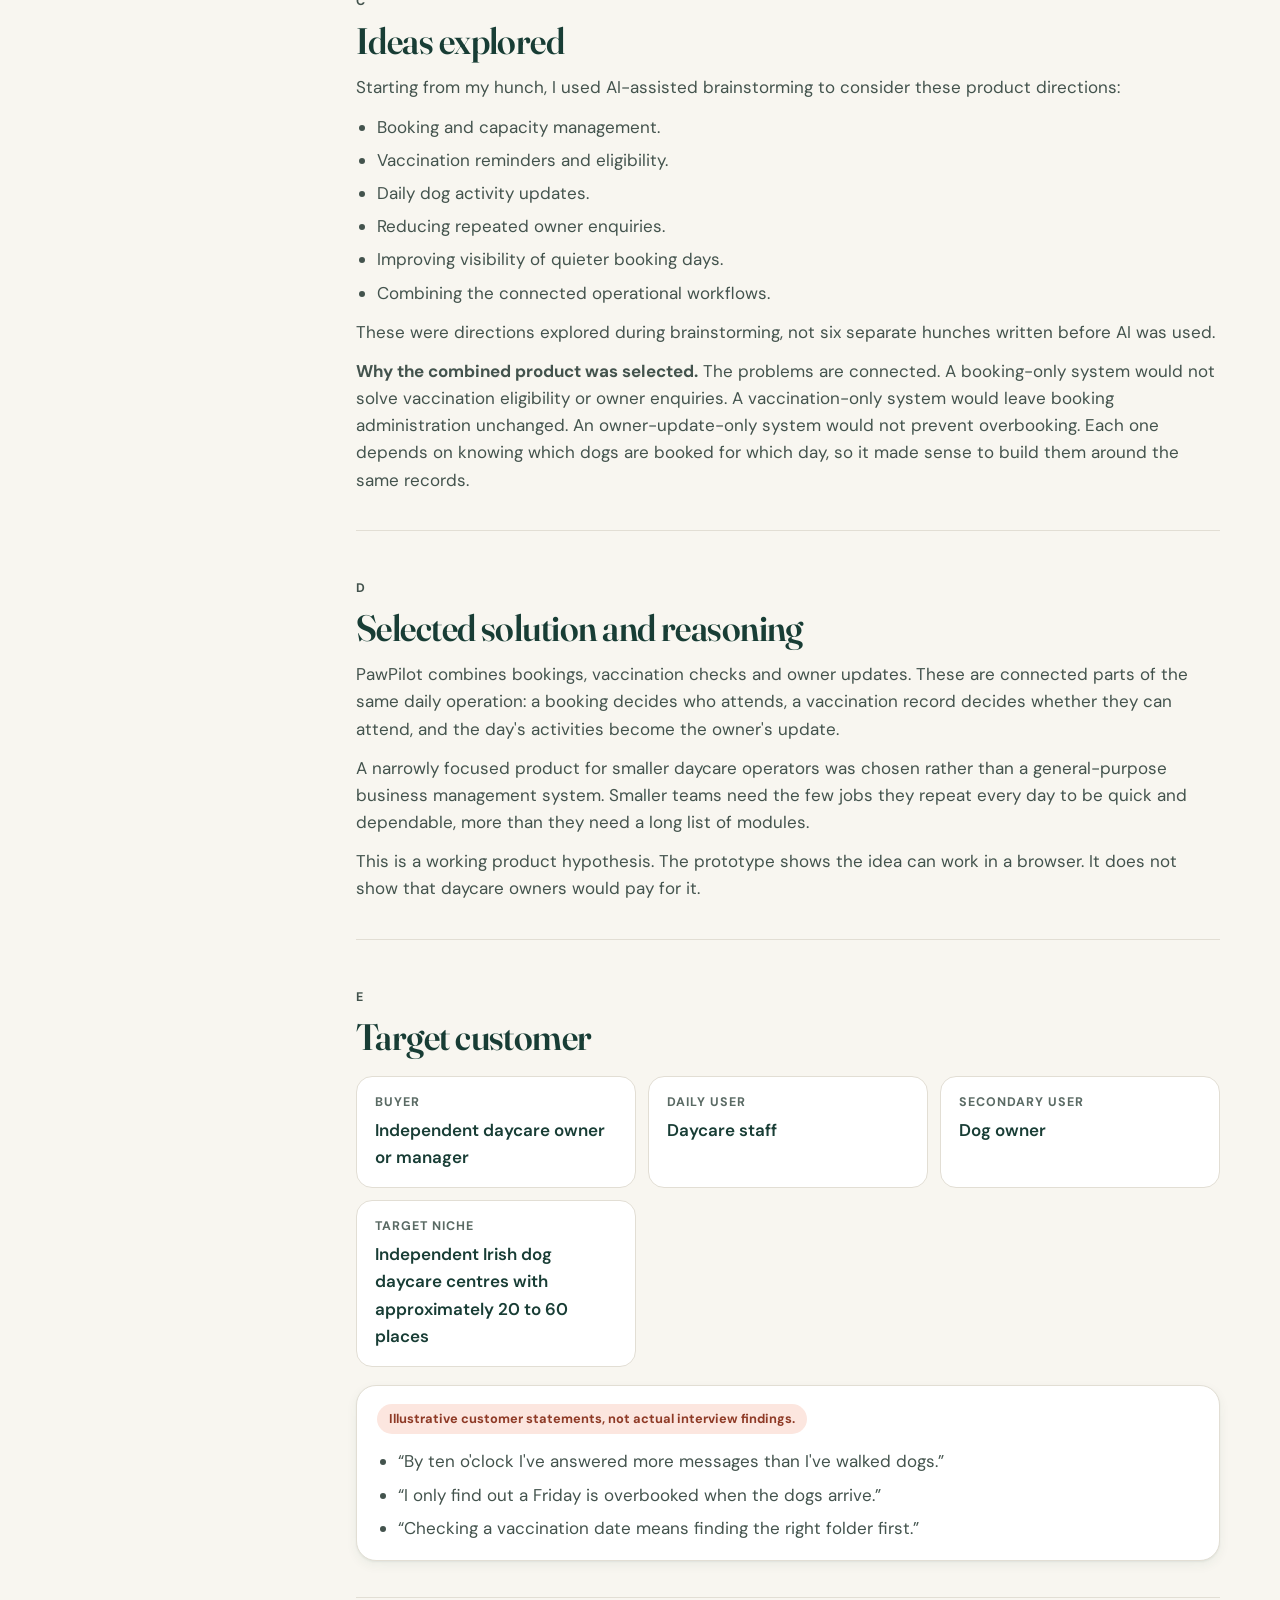
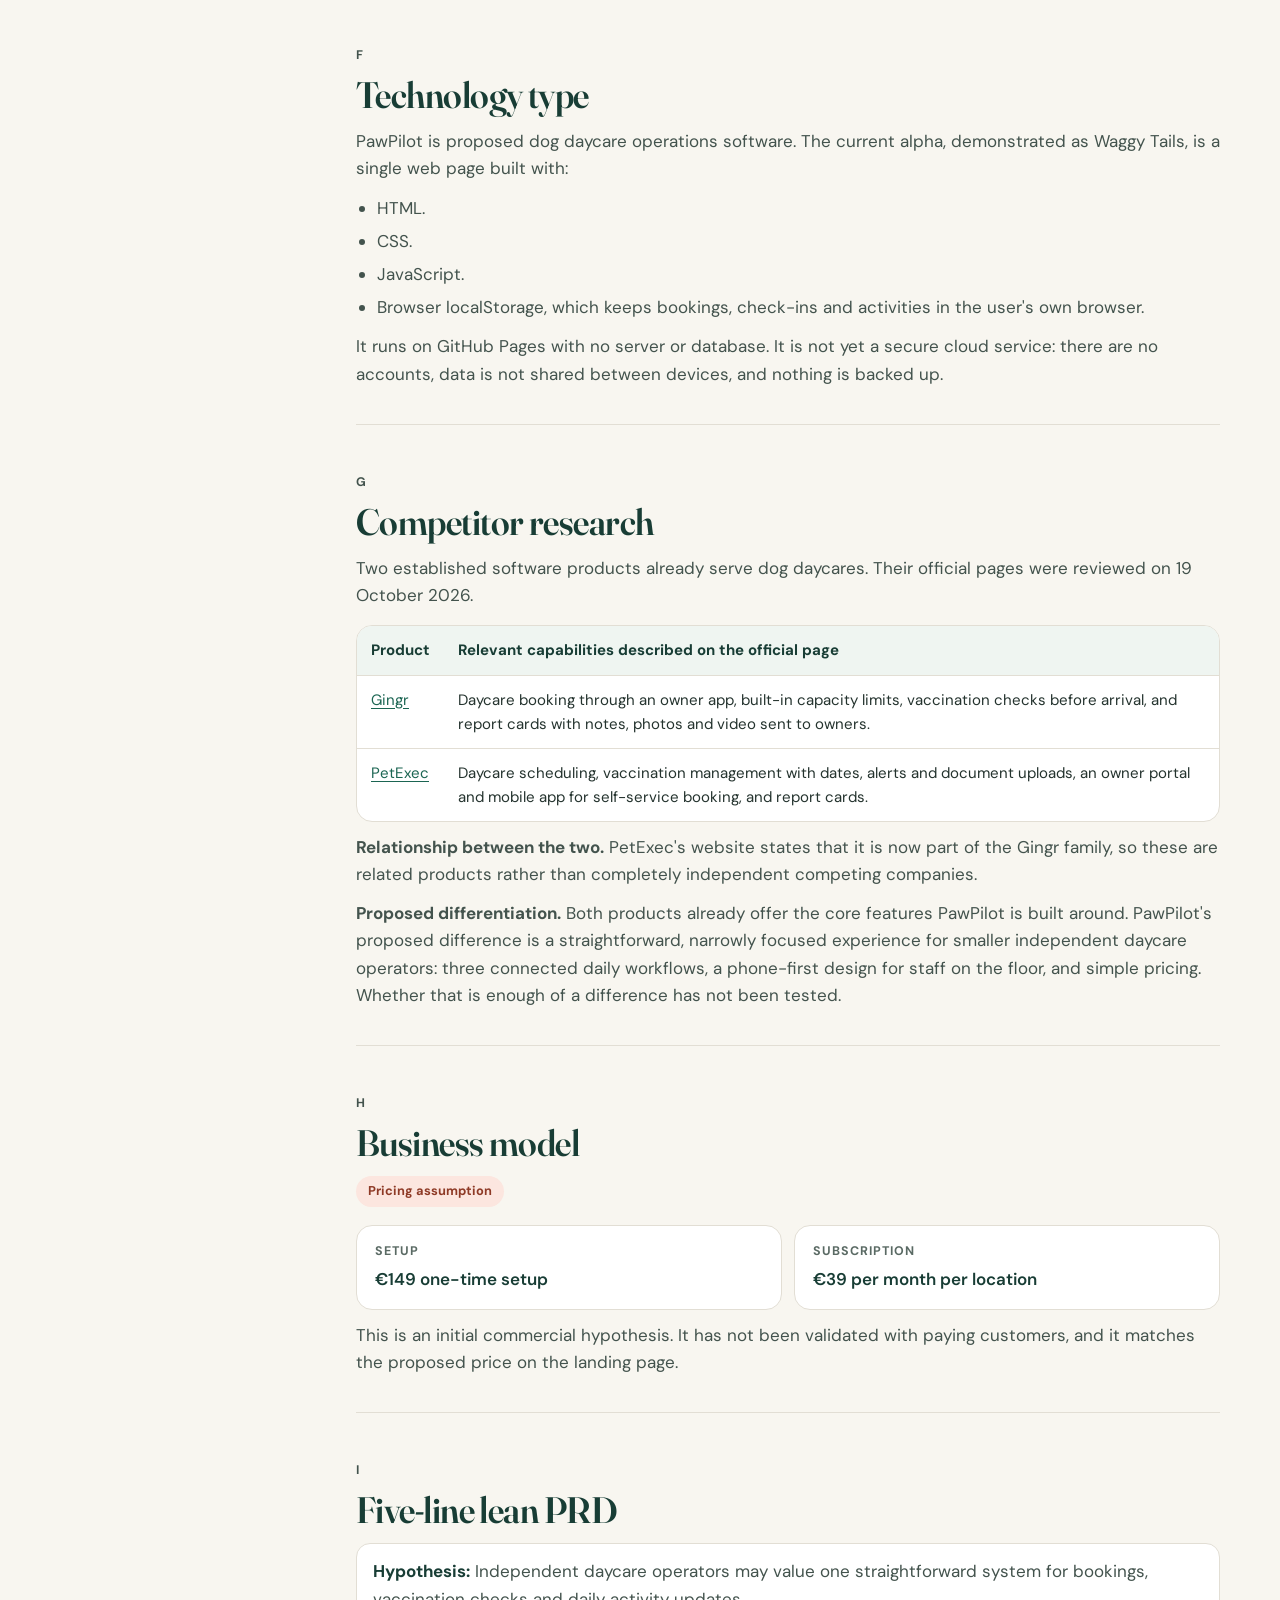
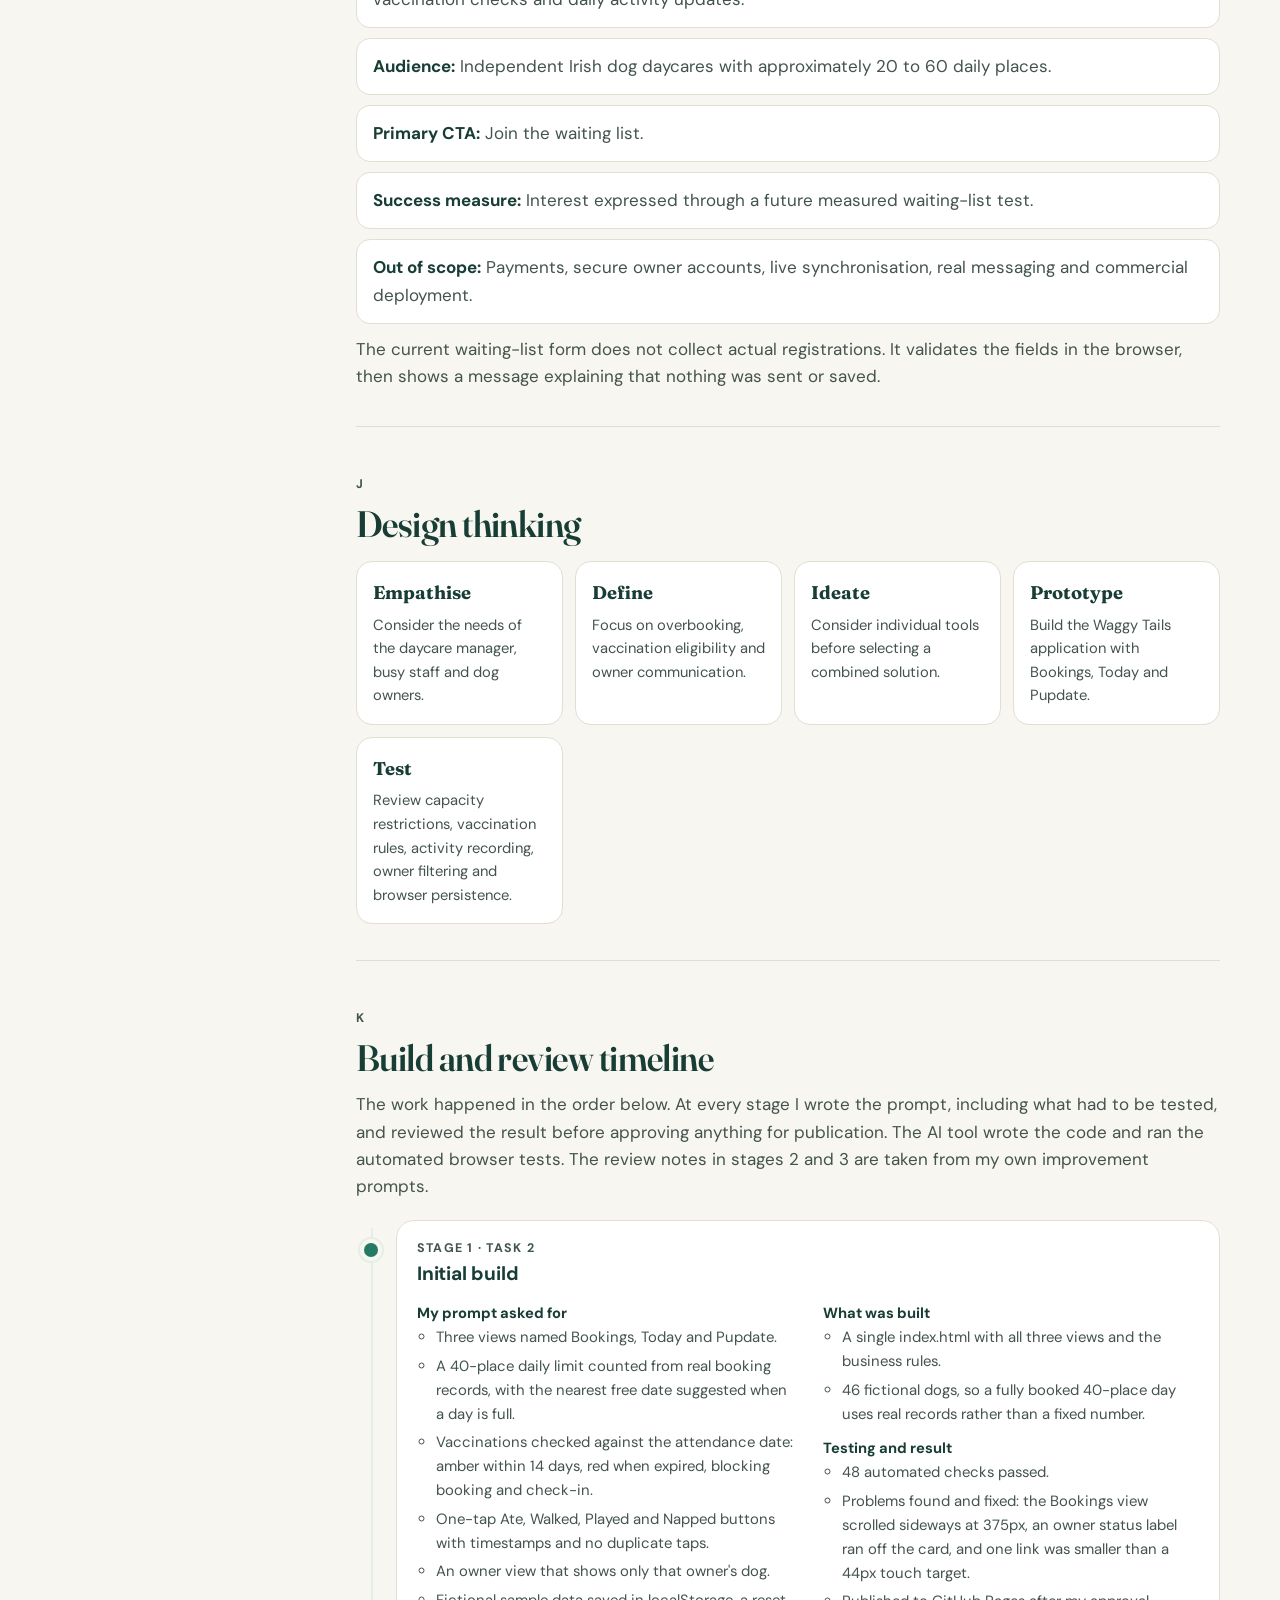
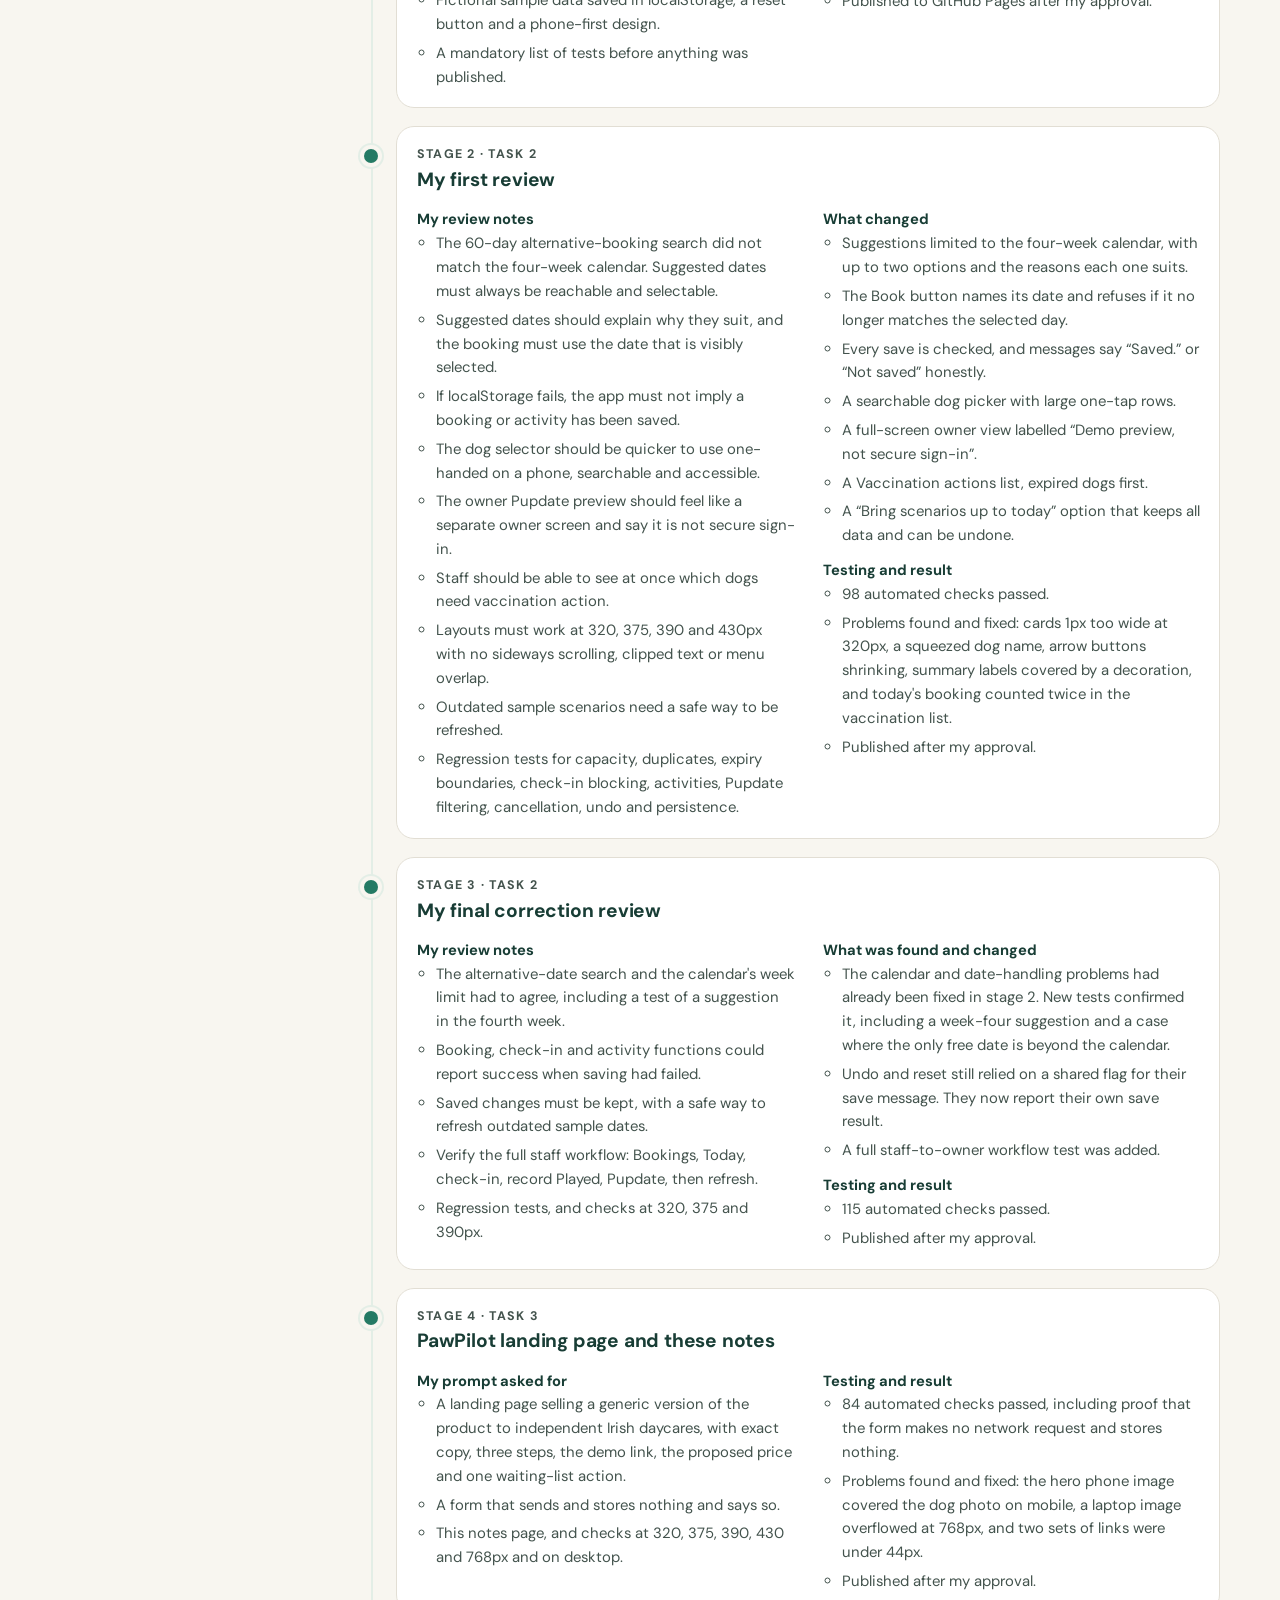
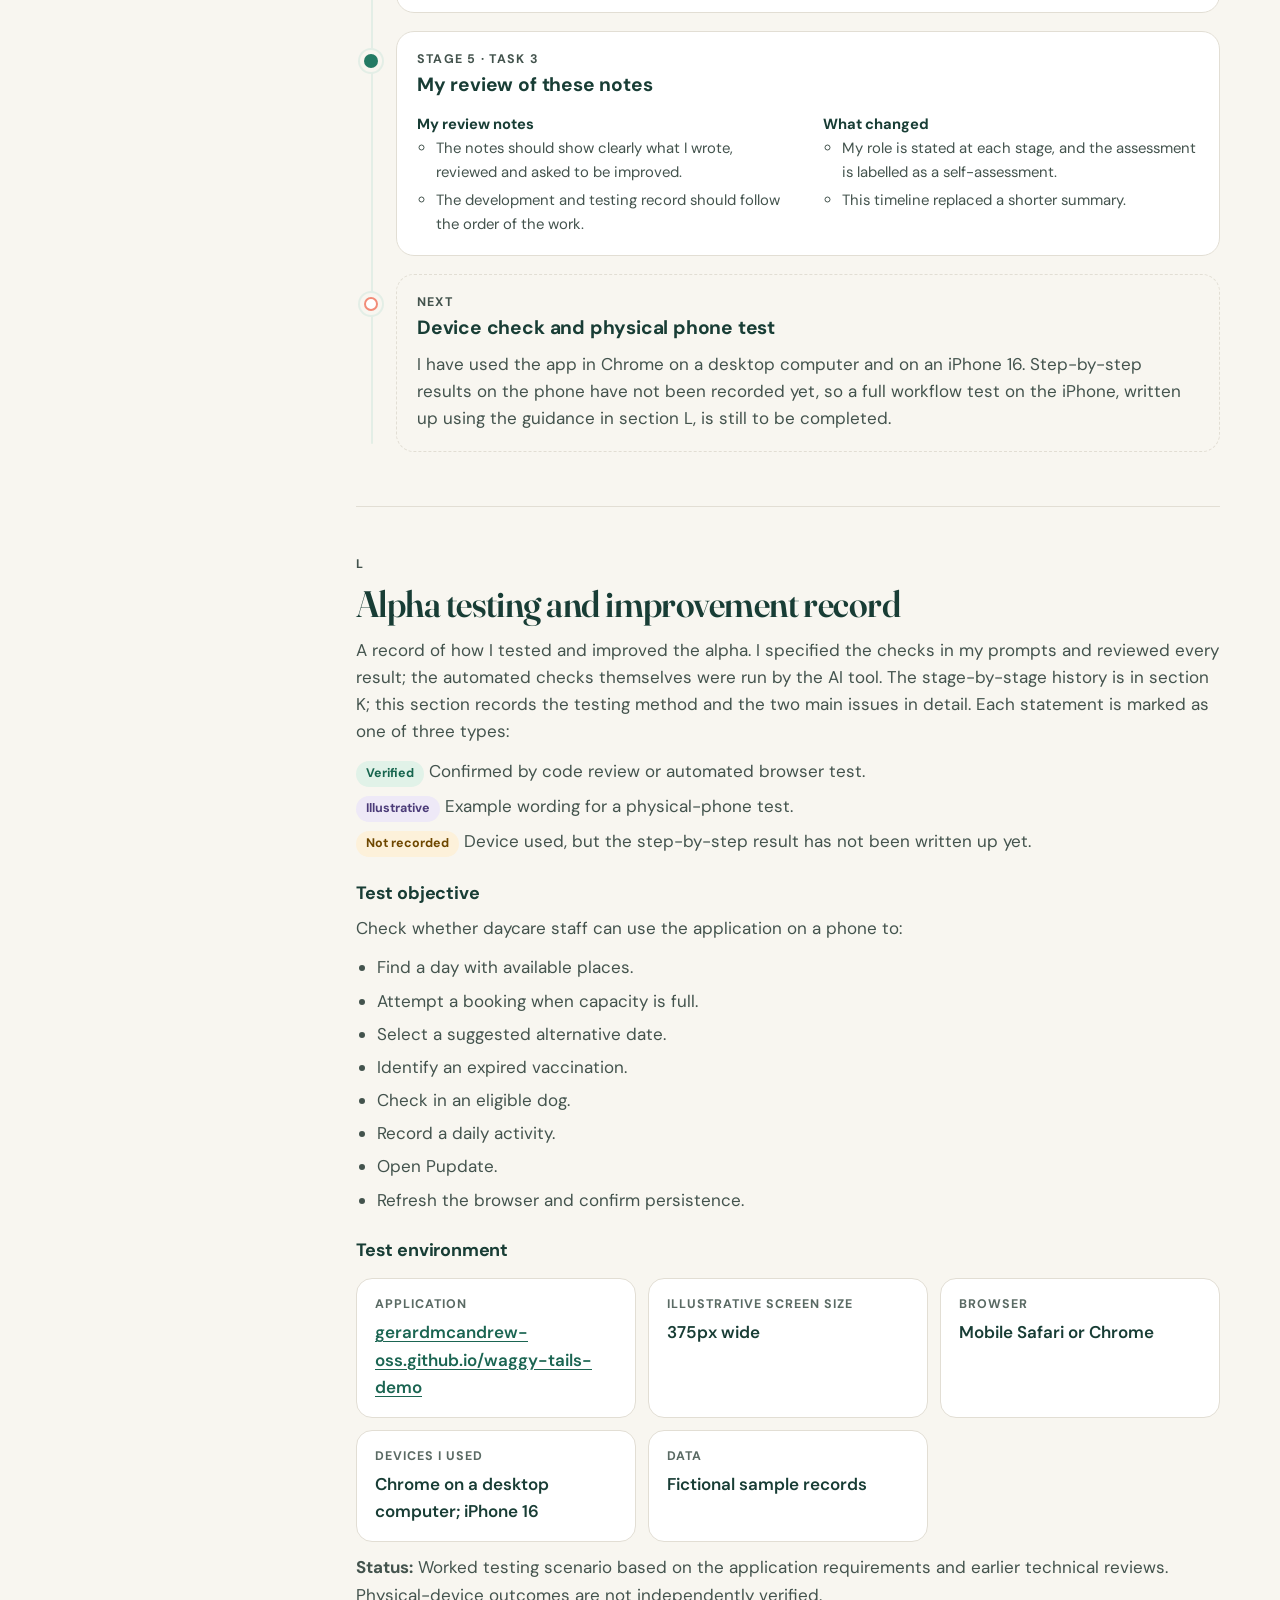
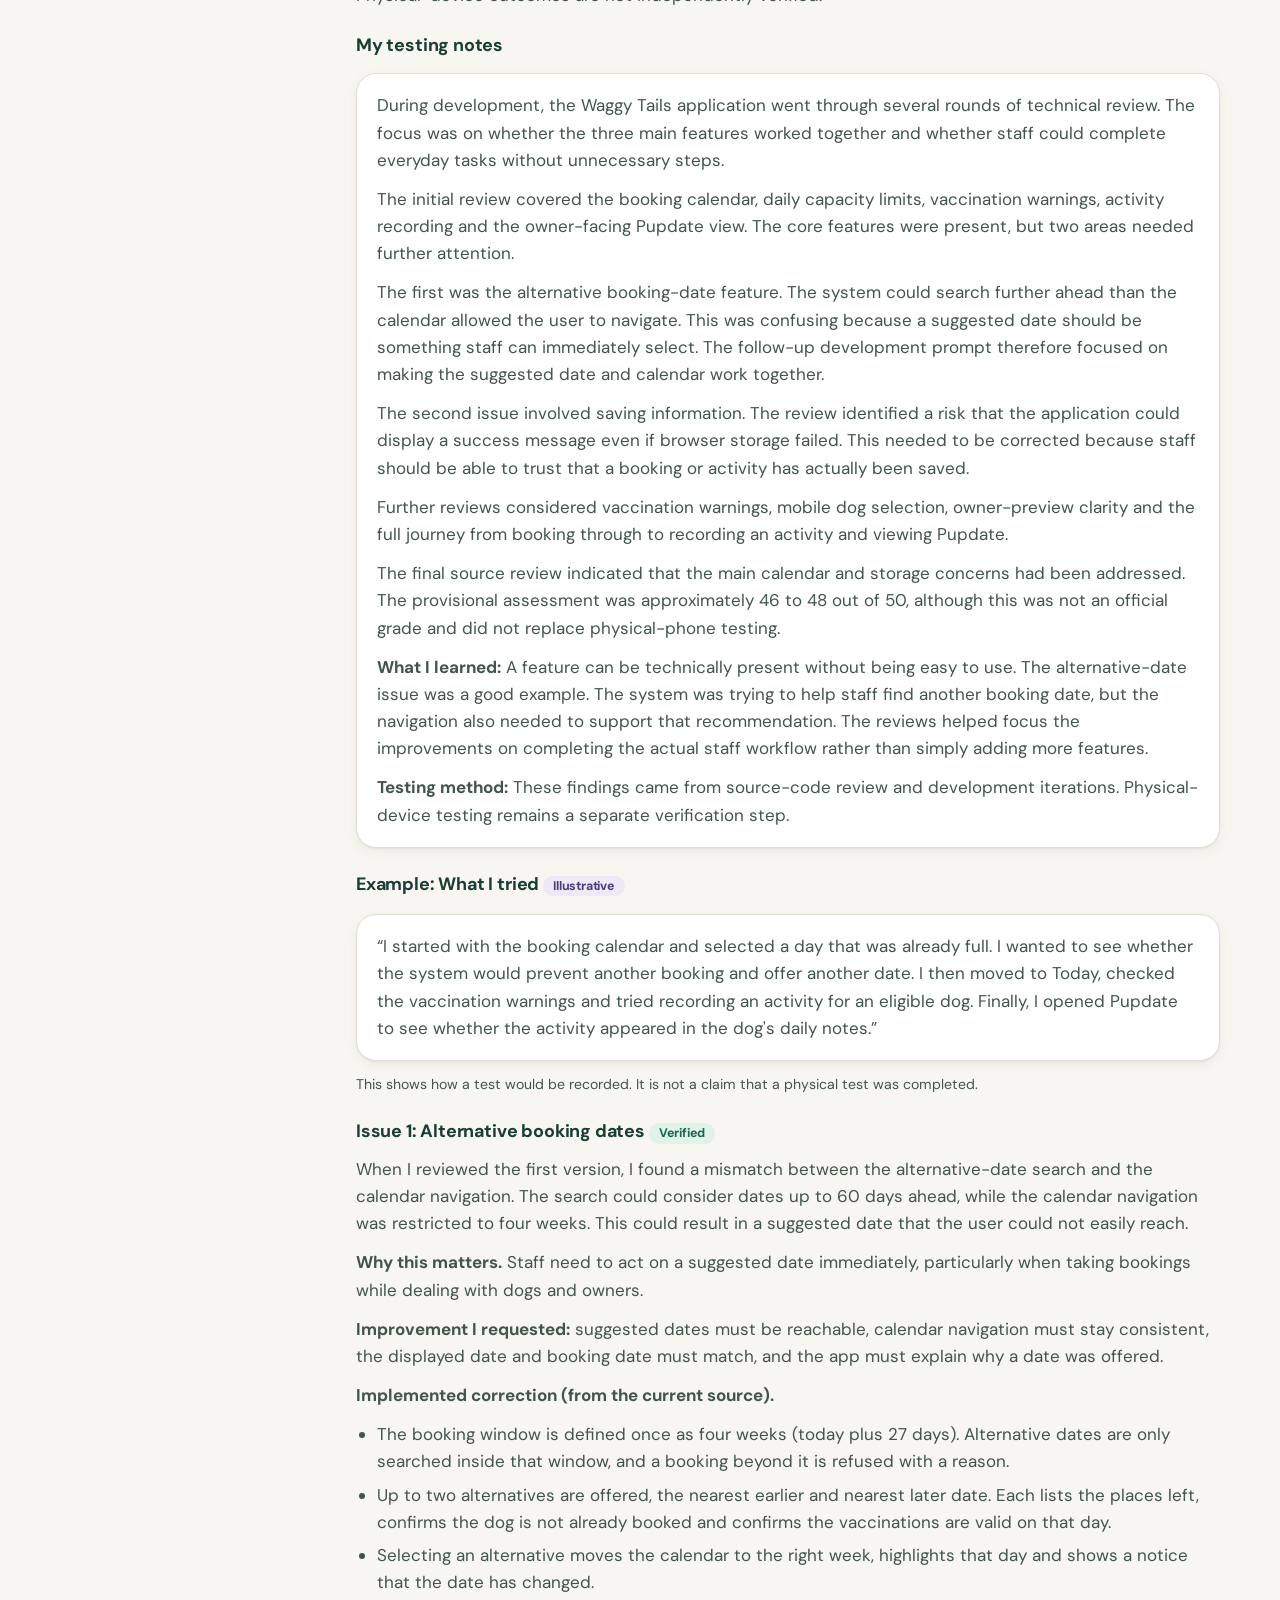
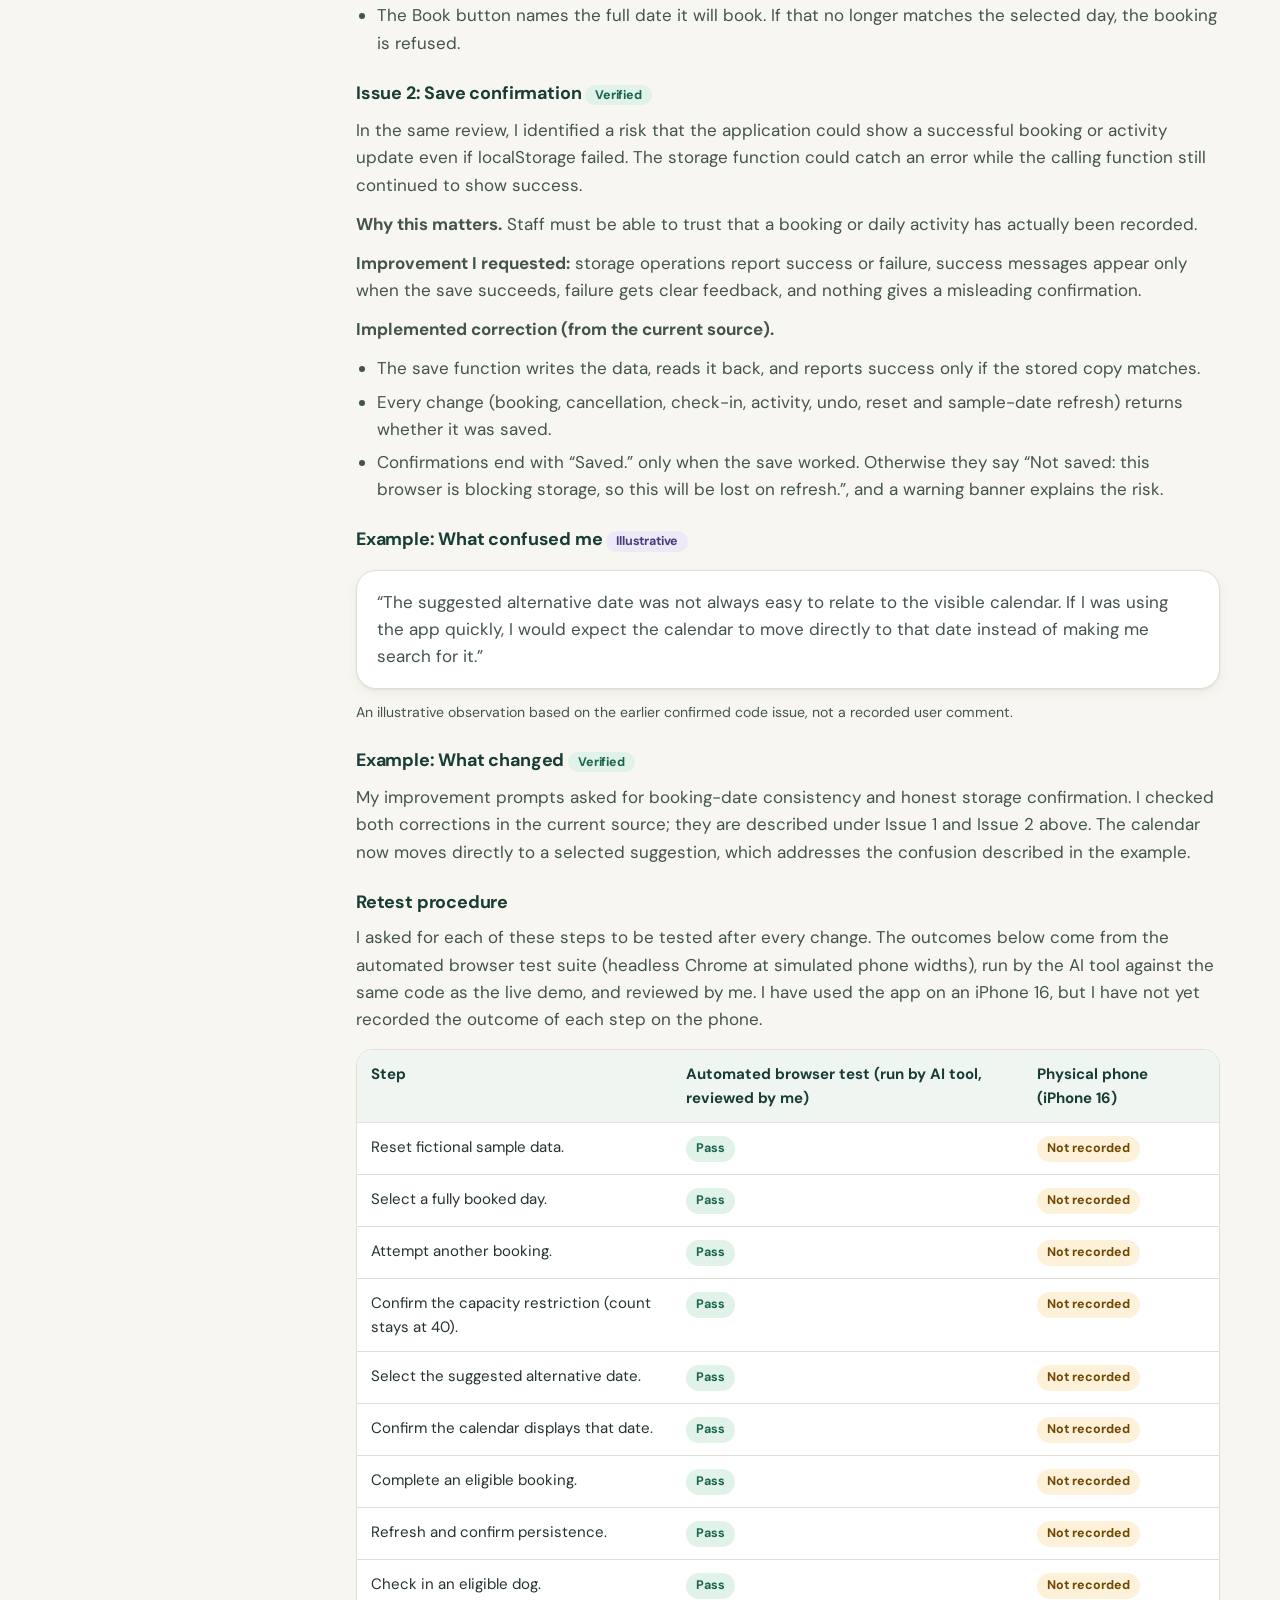
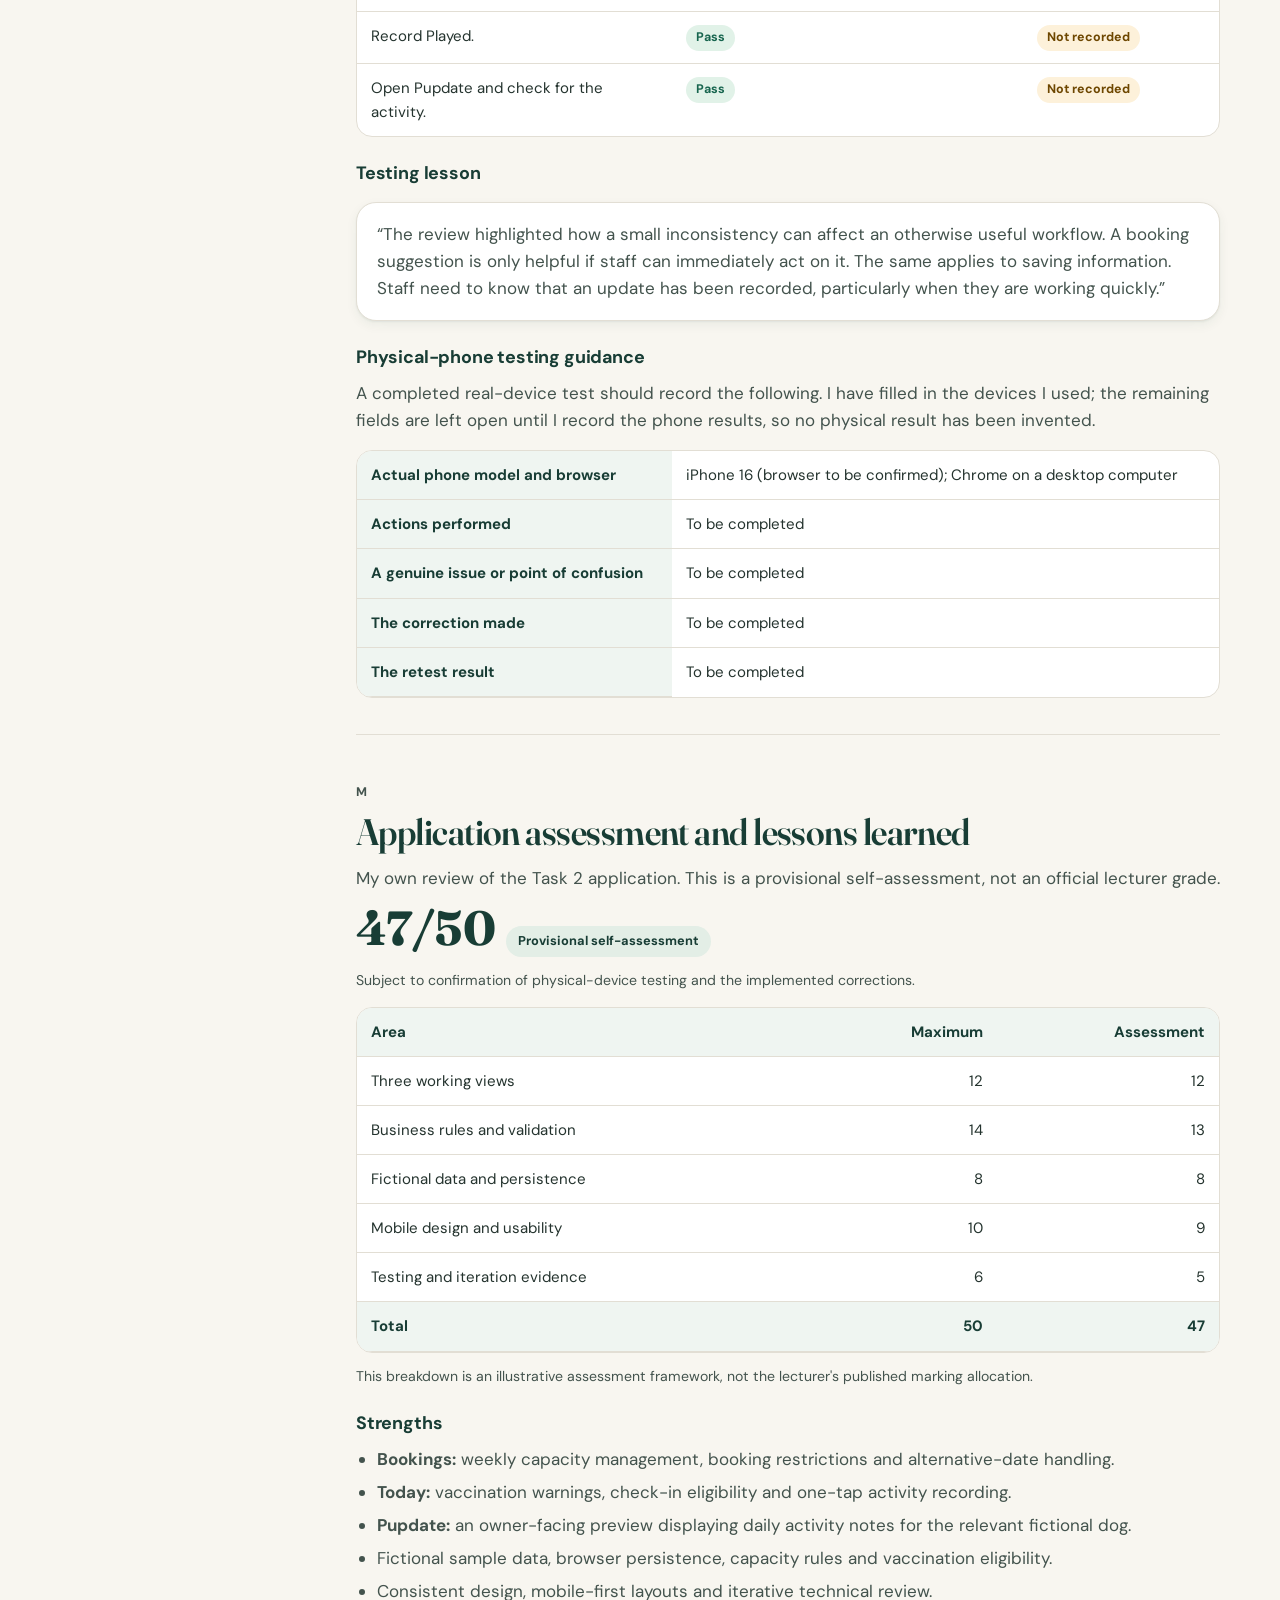
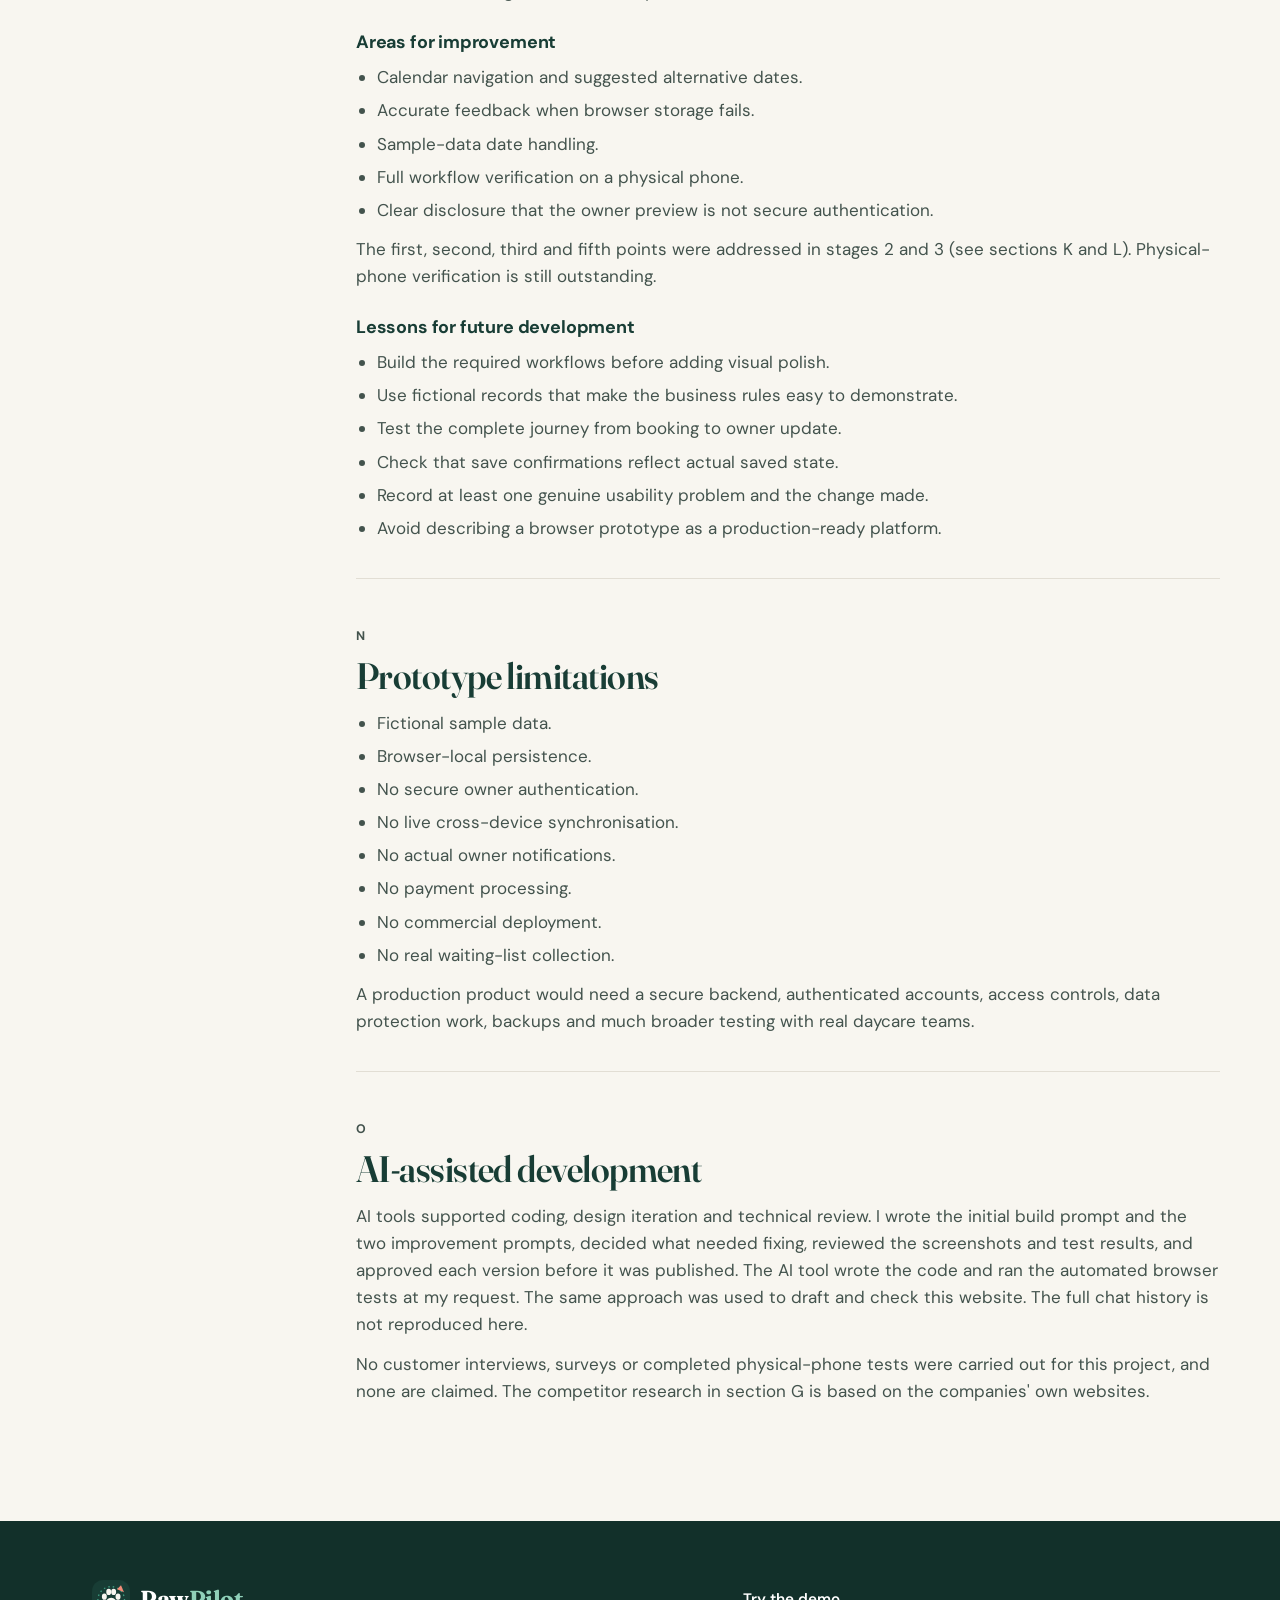
==== commit 46b91561: "Notes: add my testing notes and the devices I used" ====
--- a/notes.html
+++ b/notes.html
@@ -334,8 +334,8 @@
           </li>
           <li class="tl-stage tl-next">
             <p class="tl-step">Next</p>
-            <h3>Physical phone test</h3>
-            <p>Still to be completed: a test of the full workflow on my own phone, recorded using the guidance in section L.</p>
+            <h3>Device check and physical phone test</h3>
+            <p>I have used the app in Chrome on a desktop computer and on an iPhone 16. Step-by-step results on the phone have not been recorded yet, so a full workflow test on the iPhone, written up using the guidance in section L, is still to be completed.</p>
           </li>
         </ol>
       </section>
@@ -345,7 +345,7 @@
         <p class="n-kicker">L</p>
         <h2 id="testing-title">Alpha testing and improvement record</h2>
         <p>A record of how I tested and improved the alpha. I specified the checks in my prompts and reviewed every result; the automated checks themselves were run by the AI tool. The stage-by-stage history is in section K; this section records the testing method and the two main issues in detail. Each statement is marked as one of three types:</p>
-        <ul style="list-style:none;padding:0"><li><span class="status status-pass">Verified</span> Confirmed by code review or automated browser test.</li><li><span class="status status-ill">Illustrative</span> Example wording for a physical-phone test.</li><li><span class="status status-open">Not yet tested</span> Needs a real device.</li></ul>
+        <ul style="list-style:none;padding:0"><li><span class="status status-pass">Verified</span> Confirmed by code review or automated browser test.</li><li><span class="status status-ill">Illustrative</span> Example wording for a physical-phone test.</li><li><span class="status status-open">Not recorded</span> Device used, but the step-by-step result has not been written up yet.</li></ul>
 
         <h3>Test objective</h3>
         <p>Check whether daycare staff can use the application on a phone to:</p>
@@ -365,9 +365,22 @@
           <div class="fact" role="listitem"><b>Application</b><span><a href="https://gerardmcandrew-oss.github.io/waggy-tails-demo/" target="_blank" rel="noopener">gerardmcandrew-oss.github.io/waggy-tails-demo<span class="sr-only"> (opens in a new tab)</span></a></span></div>
           <div class="fact" role="listitem"><b>Illustrative screen size</b><span>375px wide</span></div>
           <div class="fact" role="listitem"><b>Browser</b><span>Mobile Safari or Chrome</span></div>
+          <div class="fact" role="listitem"><b>Devices I used</b><span>Chrome on a desktop computer; iPhone 16</span></div>
           <div class="fact" role="listitem"><b>Data</b><span>Fictional sample records</span></div>
         </div>
         <p><strong>Status:</strong> Worked testing scenario based on the application requirements and earlier technical reviews. Physical-device outcomes are not independently verified.</p>
+
+        <h3>My testing notes</h3>
+        <div class="callout">
+          <p>During development, the Waggy Tails application went through several rounds of technical review. The focus was on whether the three main features worked together and whether staff could complete everyday tasks without unnecessary steps.</p>
+          <p>The initial review covered the booking calendar, daily capacity limits, vaccination warnings, activity recording and the owner-facing Pupdate view. The core features were present, but two areas needed further attention.</p>
+          <p>The first was the alternative booking-date feature. The system could search further ahead than the calendar allowed the user to navigate. This was confusing because a suggested date should be something staff can immediately select. The follow-up development prompt therefore focused on making the suggested date and calendar work together.</p>
+          <p>The second issue involved saving information. The review identified a risk that the application could display a success message even if browser storage failed. This needed to be corrected because staff should be able to trust that a booking or activity has actually been saved.</p>
+          <p>Further reviews considered vaccination warnings, mobile dog selection, owner-preview clarity and the full journey from booking through to recording an activity and viewing Pupdate.</p>
+          <p>The final source review indicated that the main calendar and storage concerns had been addressed. The provisional assessment was approximately 46 to 48 out of 50, although this was not an official grade and did not replace physical-phone testing.</p>
+          <p><strong>What I learned:</strong> A feature can be technically present without being easy to use. The alternative-date issue was a good example. The system was trying to help staff find another booking date, but the navigation also needed to support that recommendation. The reviews helped focus the improvements on completing the actual staff workflow rather than simply adding more features.</p>
+          <p><strong>Testing method:</strong> These findings came from source-code review and development iterations. Physical-device testing remains a separate verification step.</p>
+        </div>
 
         <h3>Example: What I tried <span class="status status-ill">Illustrative</span></h3>
         <div class="callout"><p>“I started with the booking calendar and selected a day that was already full. I wanted to see whether the system would prevent another booking and offer another date. I then moved to Today, checked the vaccination warnings and tried recording an activity for an eligible dog. Finally, I opened Pupdate to see whether the activity appeared in the dog's daily notes.”</p></div>
@@ -404,23 +417,23 @@
         <p>My improvement prompts asked for booking-date consistency and honest storage confirmation. I checked both corrections in the current source; they are described under Issue 1 and Issue 2 above. The calendar now moves directly to a selected suggestion, which addresses the confusion described in the example.</p>
 
         <h3>Retest procedure</h3>
-        <p>I asked for each of these steps to be tested after every change. The outcomes below come from the automated browser test suite (headless Chrome at simulated phone widths), run by the AI tool against the same code as the live demo, and reviewed by me. None of these steps has yet been confirmed on a physical phone.</p>
+        <p>I asked for each of these steps to be tested after every change. The outcomes below come from the automated browser test suite (headless Chrome at simulated phone widths), run by the AI tool against the same code as the live demo, and reviewed by me. I have used the app on an iPhone 16, but I have not yet recorded the outcome of each step on the phone.</p>
         <div class="table-wrap">
           <table>
             <caption class="sr-only">Retest steps and outcomes</caption>
-            <thead><tr><th scope="col">Step</th><th scope="col">Automated browser test (run by AI tool, reviewed by me)</th><th scope="col">Physical phone</th></tr></thead>
+            <thead><tr><th scope="col">Step</th><th scope="col">Automated browser test (run by AI tool, reviewed by me)</th><th scope="col">Physical phone (iPhone 16)</th></tr></thead>
             <tbody>
-              <tr><td>Reset fictional sample data.</td><td><span class="status status-pass">Pass</span></td><td><span class="status status-open">Not yet tested</span></td></tr>
-              <tr><td>Select a fully booked day.</td><td><span class="status status-pass">Pass</span></td><td><span class="status status-open">Not yet tested</span></td></tr>
-              <tr><td>Attempt another booking.</td><td><span class="status status-pass">Pass</span></td><td><span class="status status-open">Not yet tested</span></td></tr>
-              <tr><td>Confirm the capacity restriction (count stays at 40).</td><td><span class="status status-pass">Pass</span></td><td><span class="status status-open">Not yet tested</span></td></tr>
-              <tr><td>Select the suggested alternative date.</td><td><span class="status status-pass">Pass</span></td><td><span class="status status-open">Not yet tested</span></td></tr>
-              <tr><td>Confirm the calendar displays that date.</td><td><span class="status status-pass">Pass</span></td><td><span class="status status-open">Not yet tested</span></td></tr>
-              <tr><td>Complete an eligible booking.</td><td><span class="status status-pass">Pass</span></td><td><span class="status status-open">Not yet tested</span></td></tr>
-              <tr><td>Refresh and confirm persistence.</td><td><span class="status status-pass">Pass</span></td><td><span class="status status-open">Not yet tested</span></td></tr>
-              <tr><td>Check in an eligible dog.</td><td><span class="status status-pass">Pass</span></td><td><span class="status status-open">Not yet tested</span></td></tr>
-              <tr><td>Record Played.</td><td><span class="status status-pass">Pass</span></td><td><span class="status status-open">Not yet tested</span></td></tr>
-              <tr><td>Open Pupdate and check for the activity.</td><td><span class="status status-pass">Pass</span></td><td><span class="status status-open">Not yet tested</span></td></tr>
+              <tr><td>Reset fictional sample data.</td><td><span class="status status-pass">Pass</span></td><td><span class="status status-open">Not recorded</span></td></tr>
+              <tr><td>Select a fully booked day.</td><td><span class="status status-pass">Pass</span></td><td><span class="status status-open">Not recorded</span></td></tr>
+              <tr><td>Attempt another booking.</td><td><span class="status status-pass">Pass</span></td><td><span class="status status-open">Not recorded</span></td></tr>
+              <tr><td>Confirm the capacity restriction (count stays at 40).</td><td><span class="status status-pass">Pass</span></td><td><span class="status status-open">Not recorded</span></td></tr>
+              <tr><td>Select the suggested alternative date.</td><td><span class="status status-pass">Pass</span></td><td><span class="status status-open">Not recorded</span></td></tr>
+              <tr><td>Confirm the calendar displays that date.</td><td><span class="status status-pass">Pass</span></td><td><span class="status status-open">Not recorded</span></td></tr>
+              <tr><td>Complete an eligible booking.</td><td><span class="status status-pass">Pass</span></td><td><span class="status status-open">Not recorded</span></td></tr>
+              <tr><td>Refresh and confirm persistence.</td><td><span class="status status-pass">Pass</span></td><td><span class="status status-open">Not recorded</span></td></tr>
+              <tr><td>Check in an eligible dog.</td><td><span class="status status-pass">Pass</span></td><td><span class="status status-open">Not recorded</span></td></tr>
+              <tr><td>Record Played.</td><td><span class="status status-pass">Pass</span></td><td><span class="status status-open">Not recorded</span></td></tr>
+              <tr><td>Open Pupdate and check for the activity.</td><td><span class="status status-pass">Pass</span></td><td><span class="status status-open">Not recorded</span></td></tr>
             </tbody>
           </table>
         </div>
@@ -429,12 +442,12 @@
         <div class="callout"><p>“The review highlighted how a small inconsistency can affect an otherwise useful workflow. A booking suggestion is only helpful if staff can immediately act on it. The same applies to saving information. Staff need to know that an update has been recorded, particularly when they are working quickly.”</p></div>
 
         <h3>Physical-phone testing guidance</h3>
-        <p>A completed real-device test should record the following. The fields are left blank on purpose; no physical result has been invented.</p>
+        <p>A completed real-device test should record the following. I have filled in the devices I used; the remaining fields are left open until I record the phone results, so no physical result has been invented.</p>
         <div class="table-wrap">
           <table>
             <caption class="sr-only">Physical-phone test record template</caption>
             <tbody>
-              <tr><th scope="row">Actual phone model and browser</th><td>To be completed</td></tr>
+              <tr><th scope="row">Actual phone model and browser</th><td>iPhone 16 (browser to be confirmed); Chrome on a desktop computer</td></tr>
               <tr><th scope="row">Actions performed</th><td>To be completed</td></tr>
               <tr><th scope="row">A genuine issue or point of confusion</th><td>To be completed</td></tr>
               <tr><th scope="row">The correction made</th><td>To be completed</td></tr>
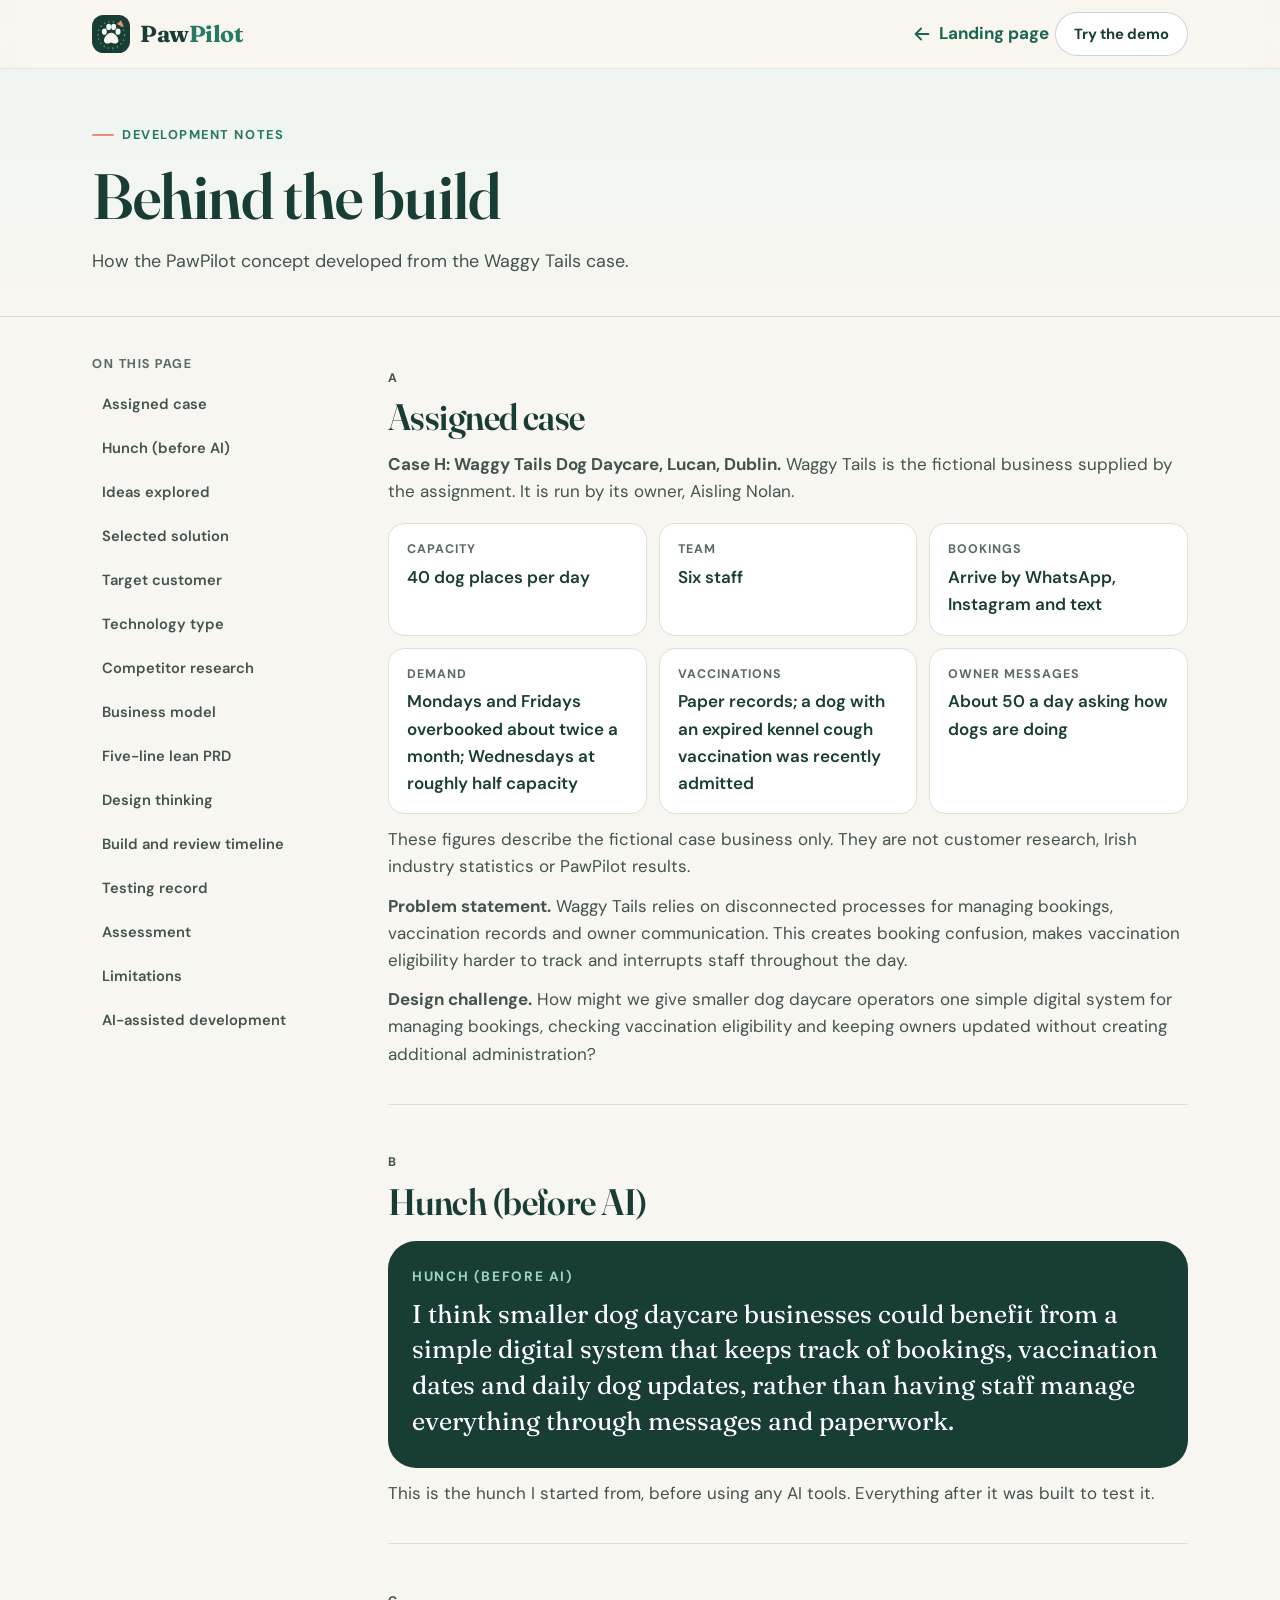
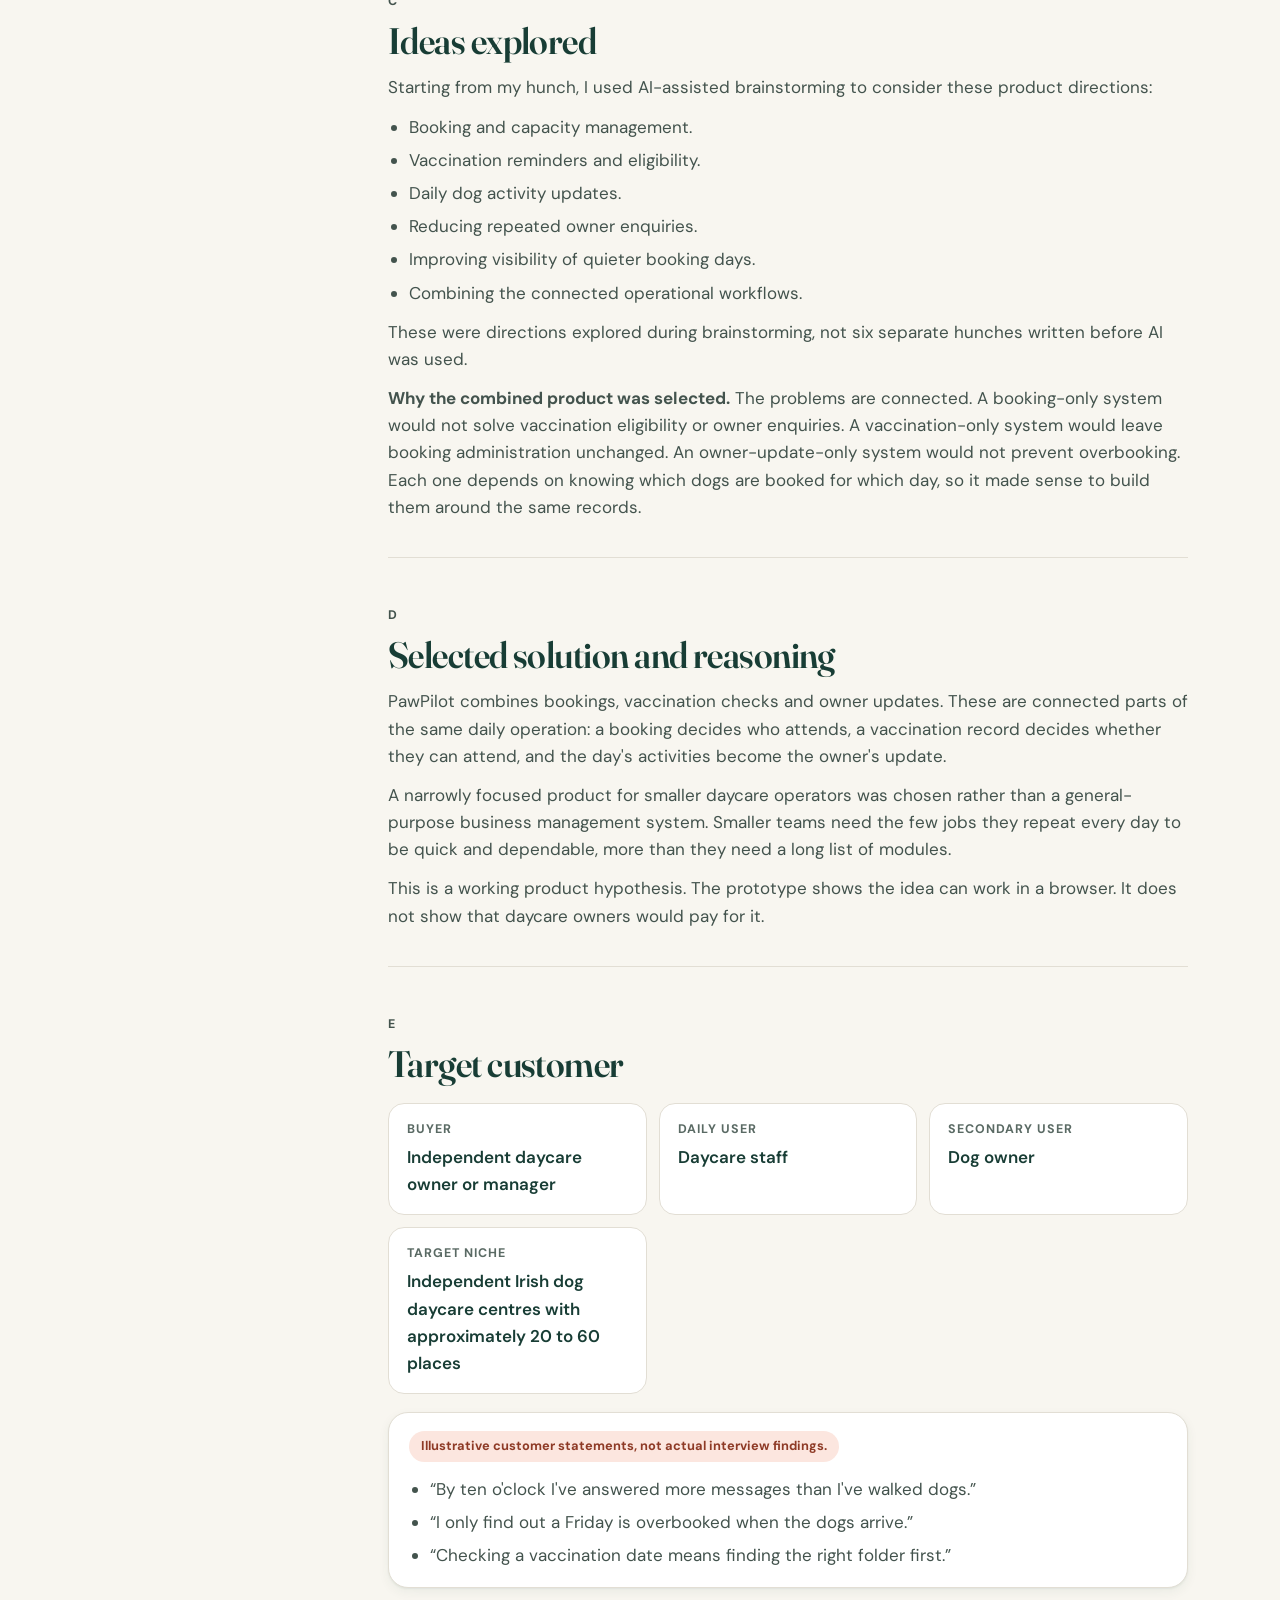
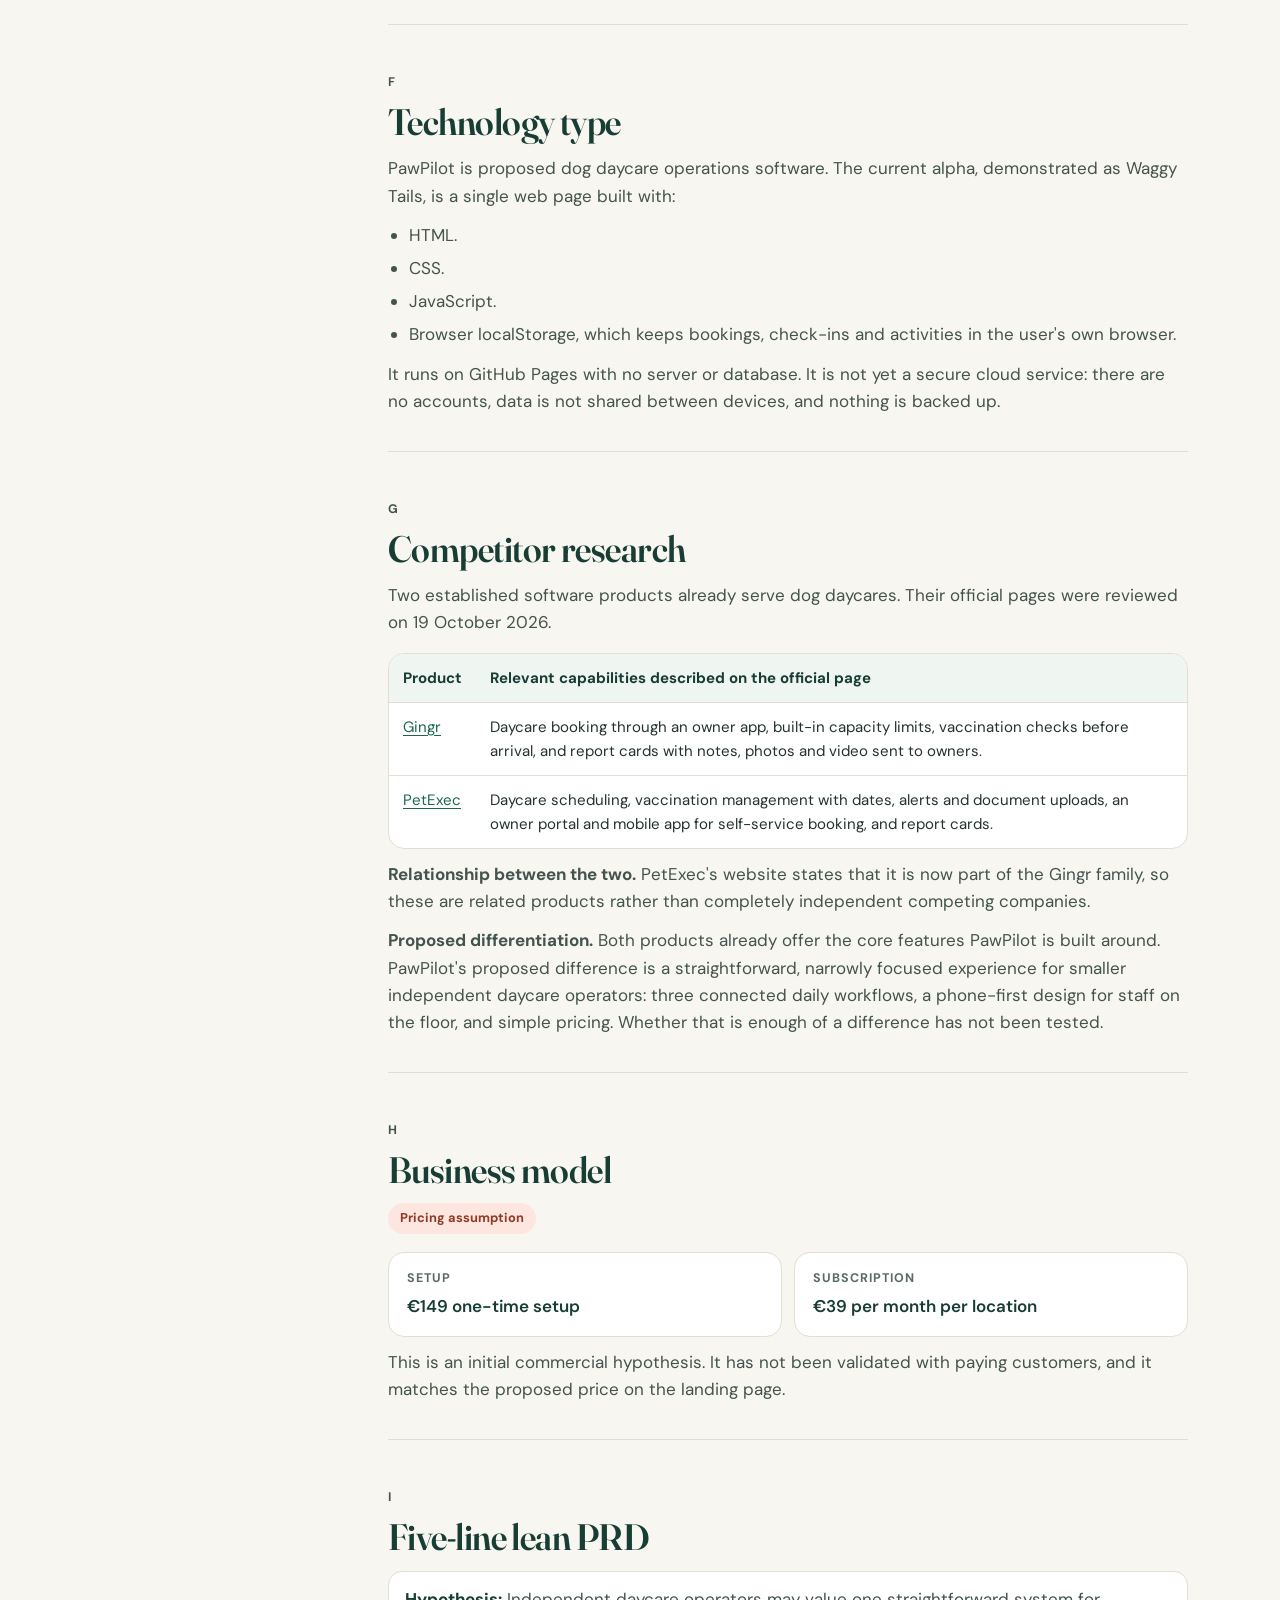
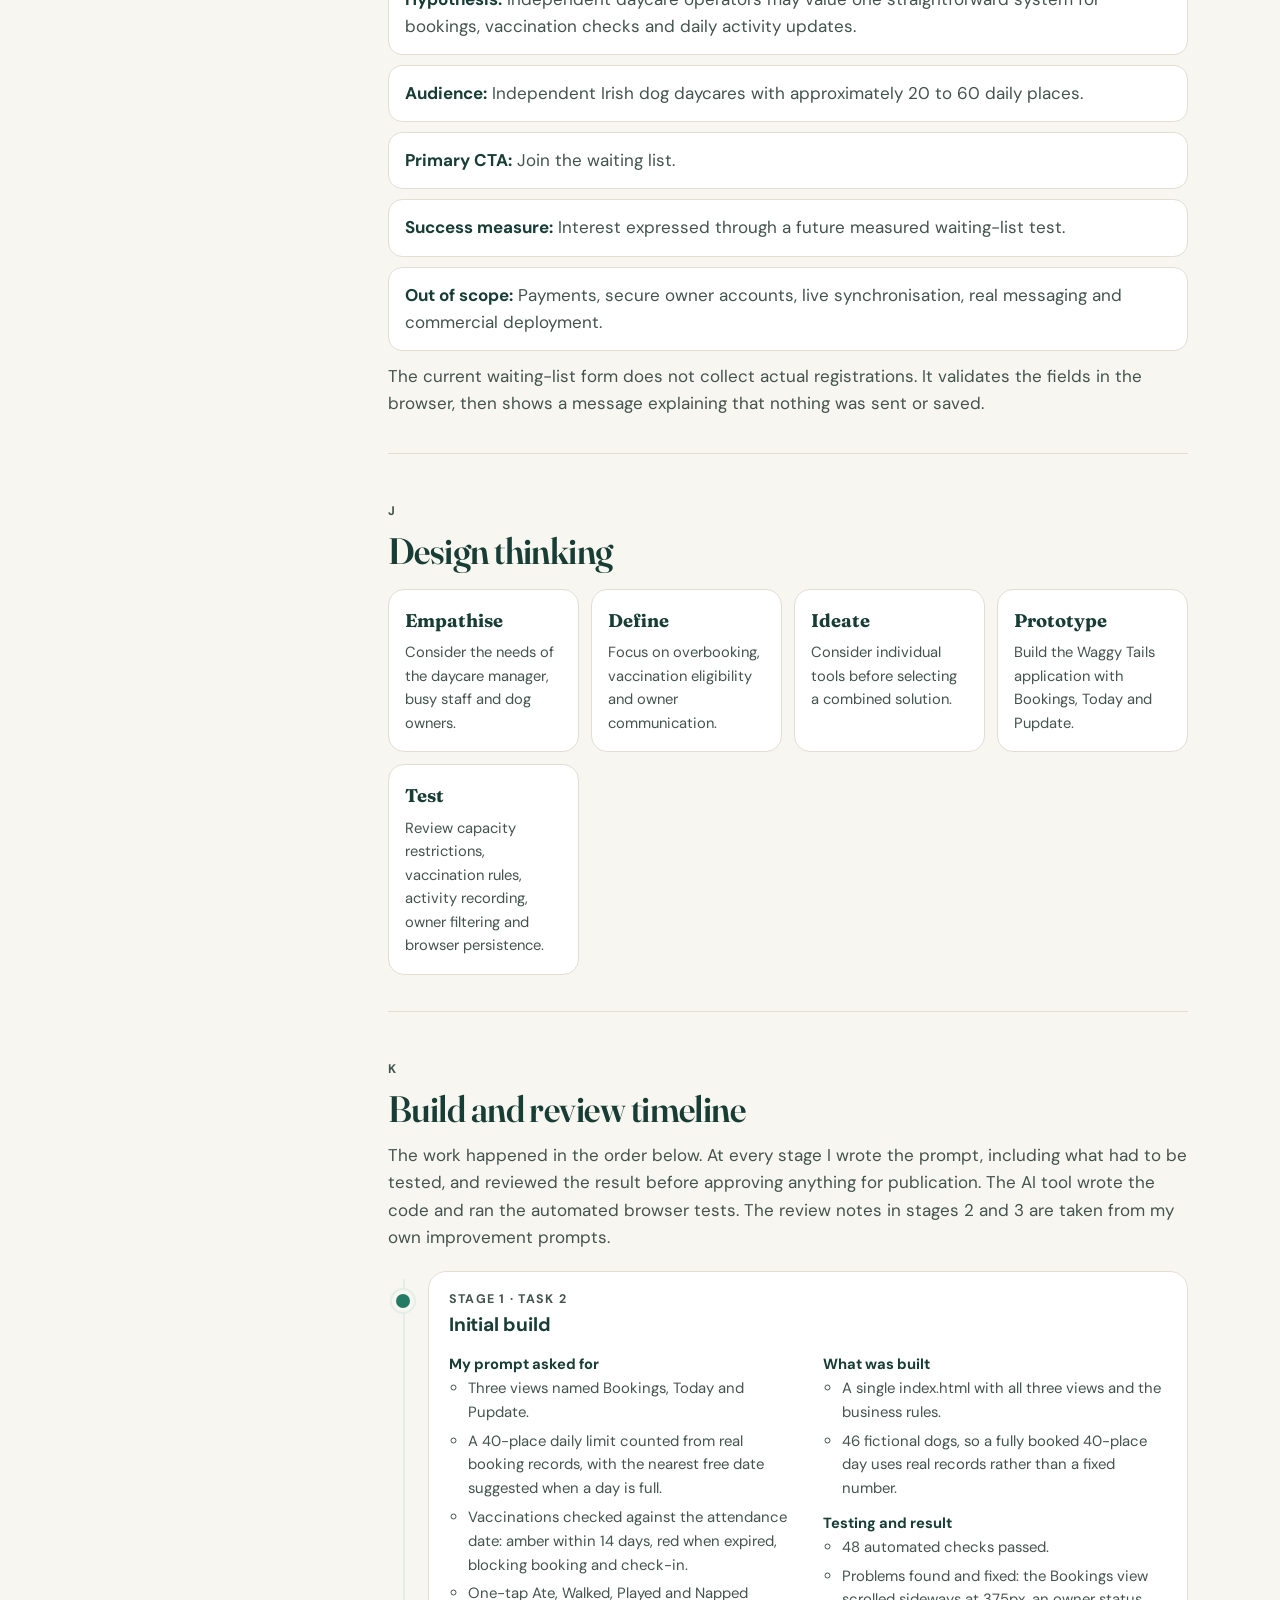
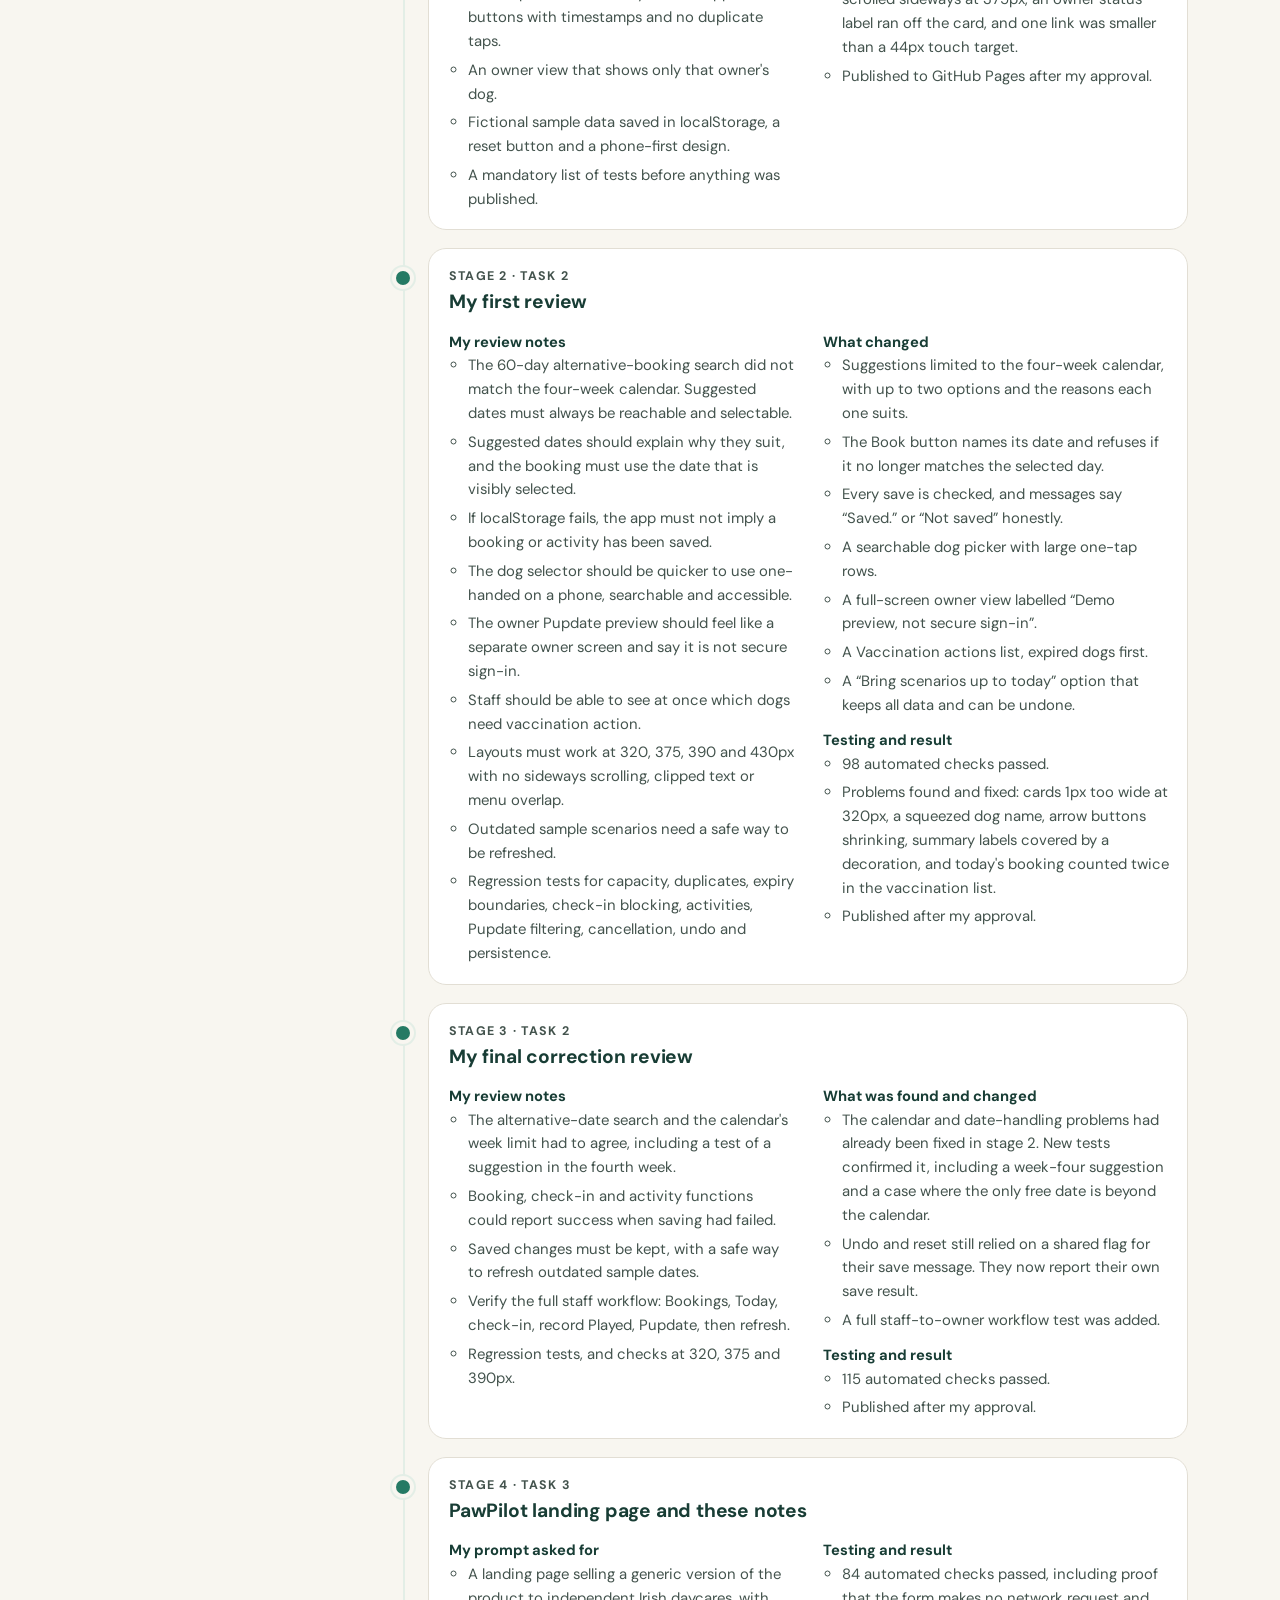
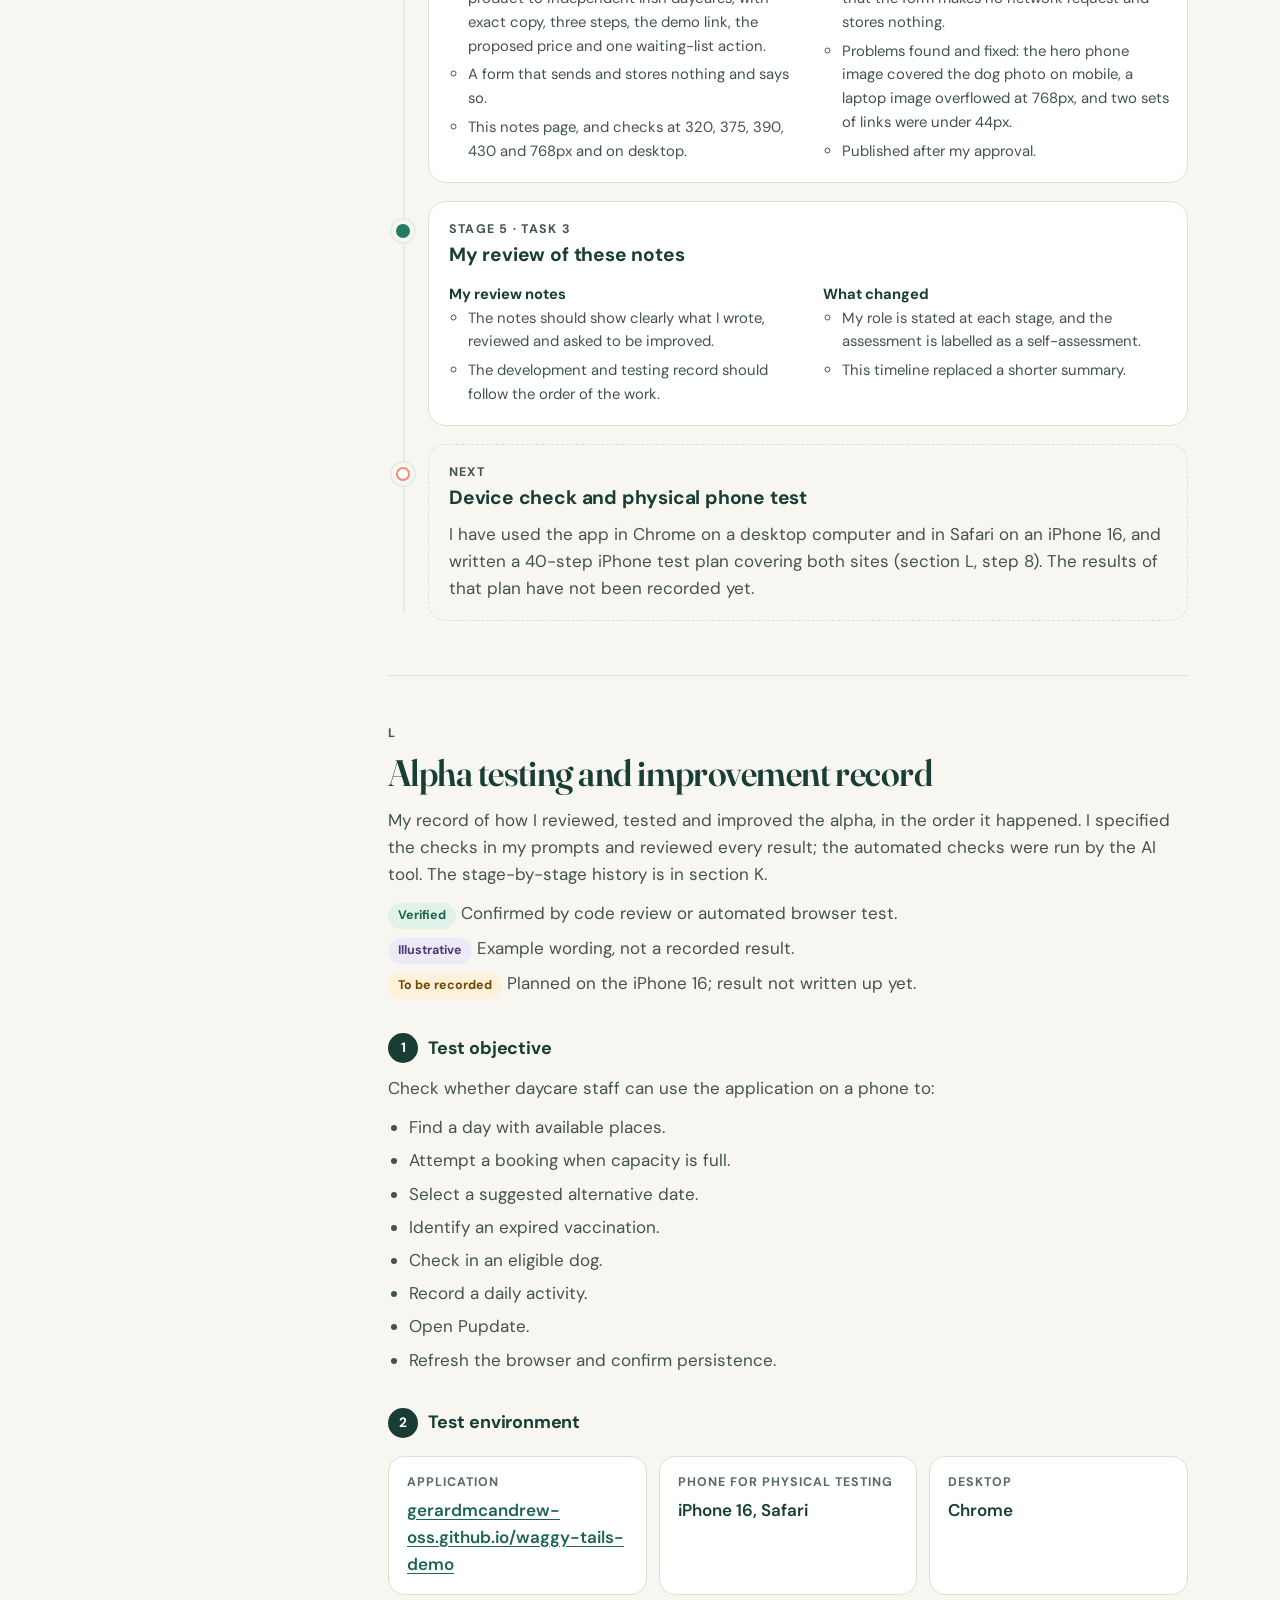
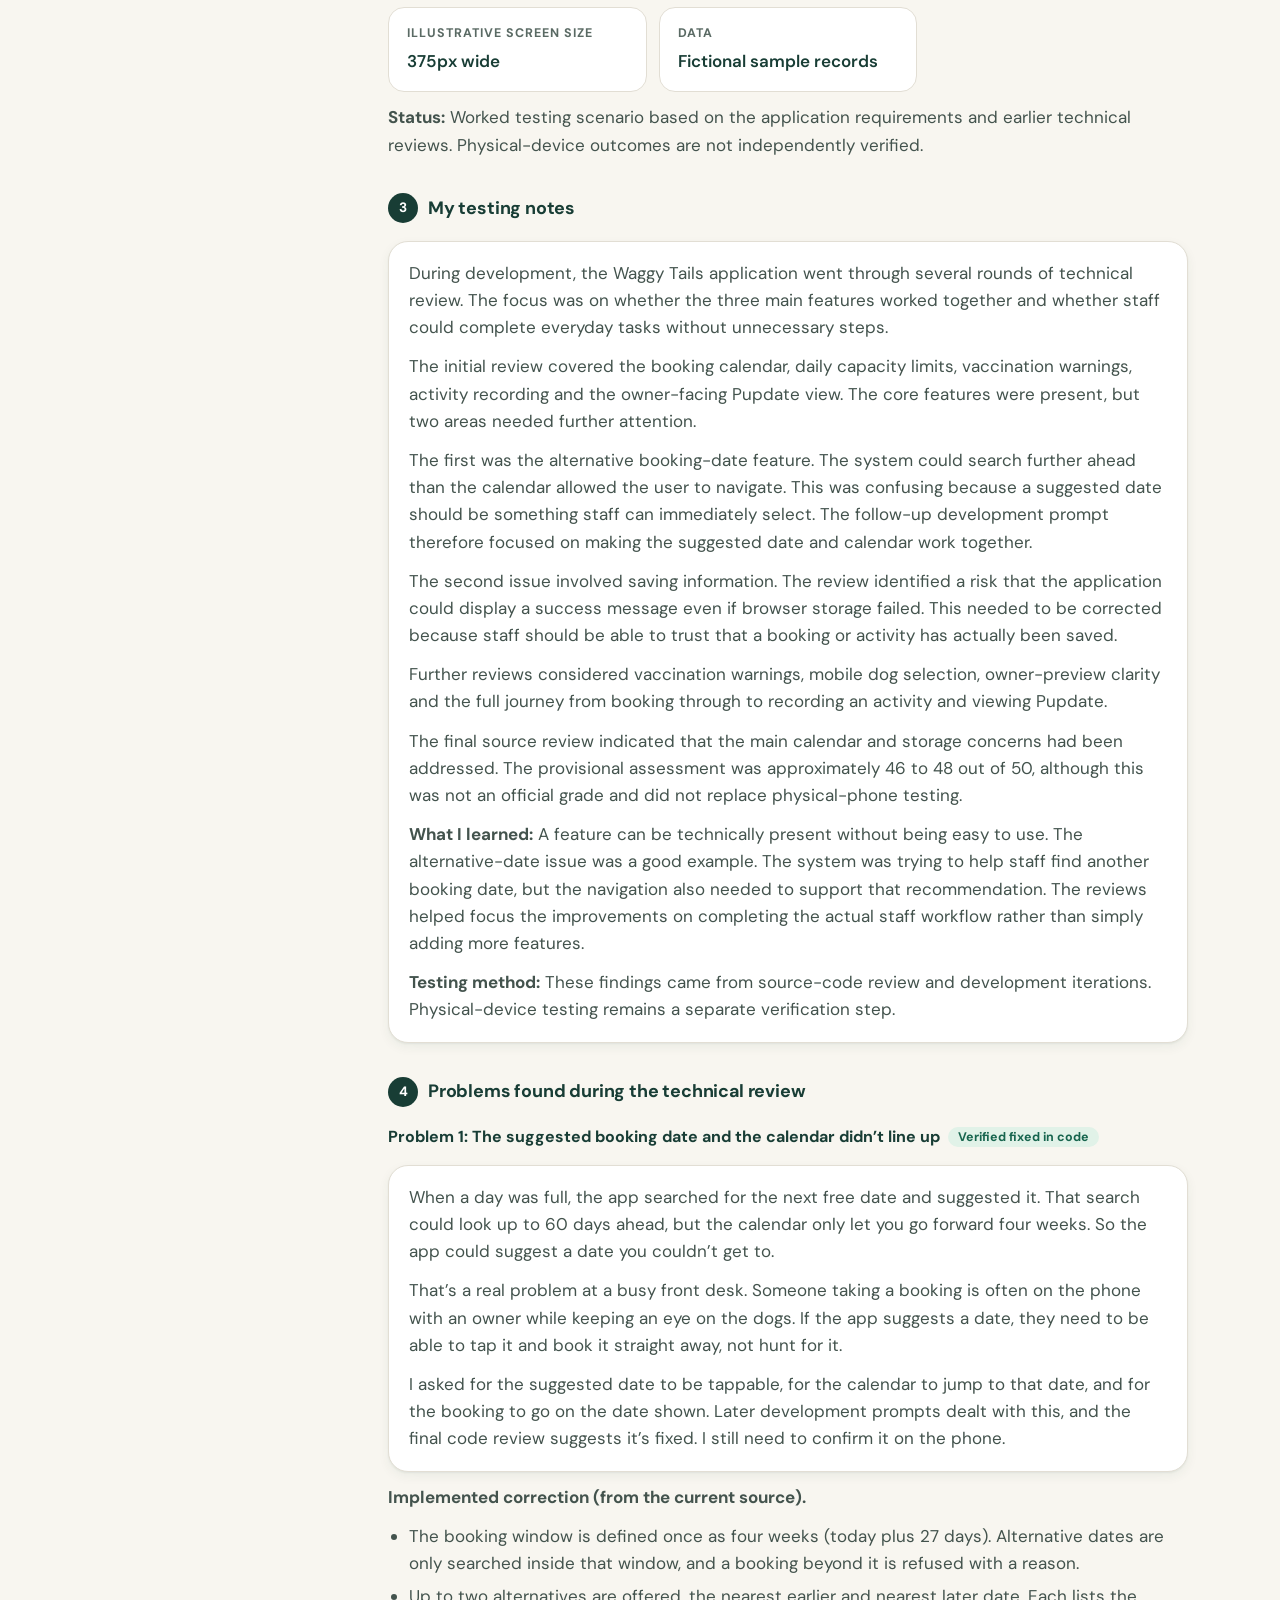
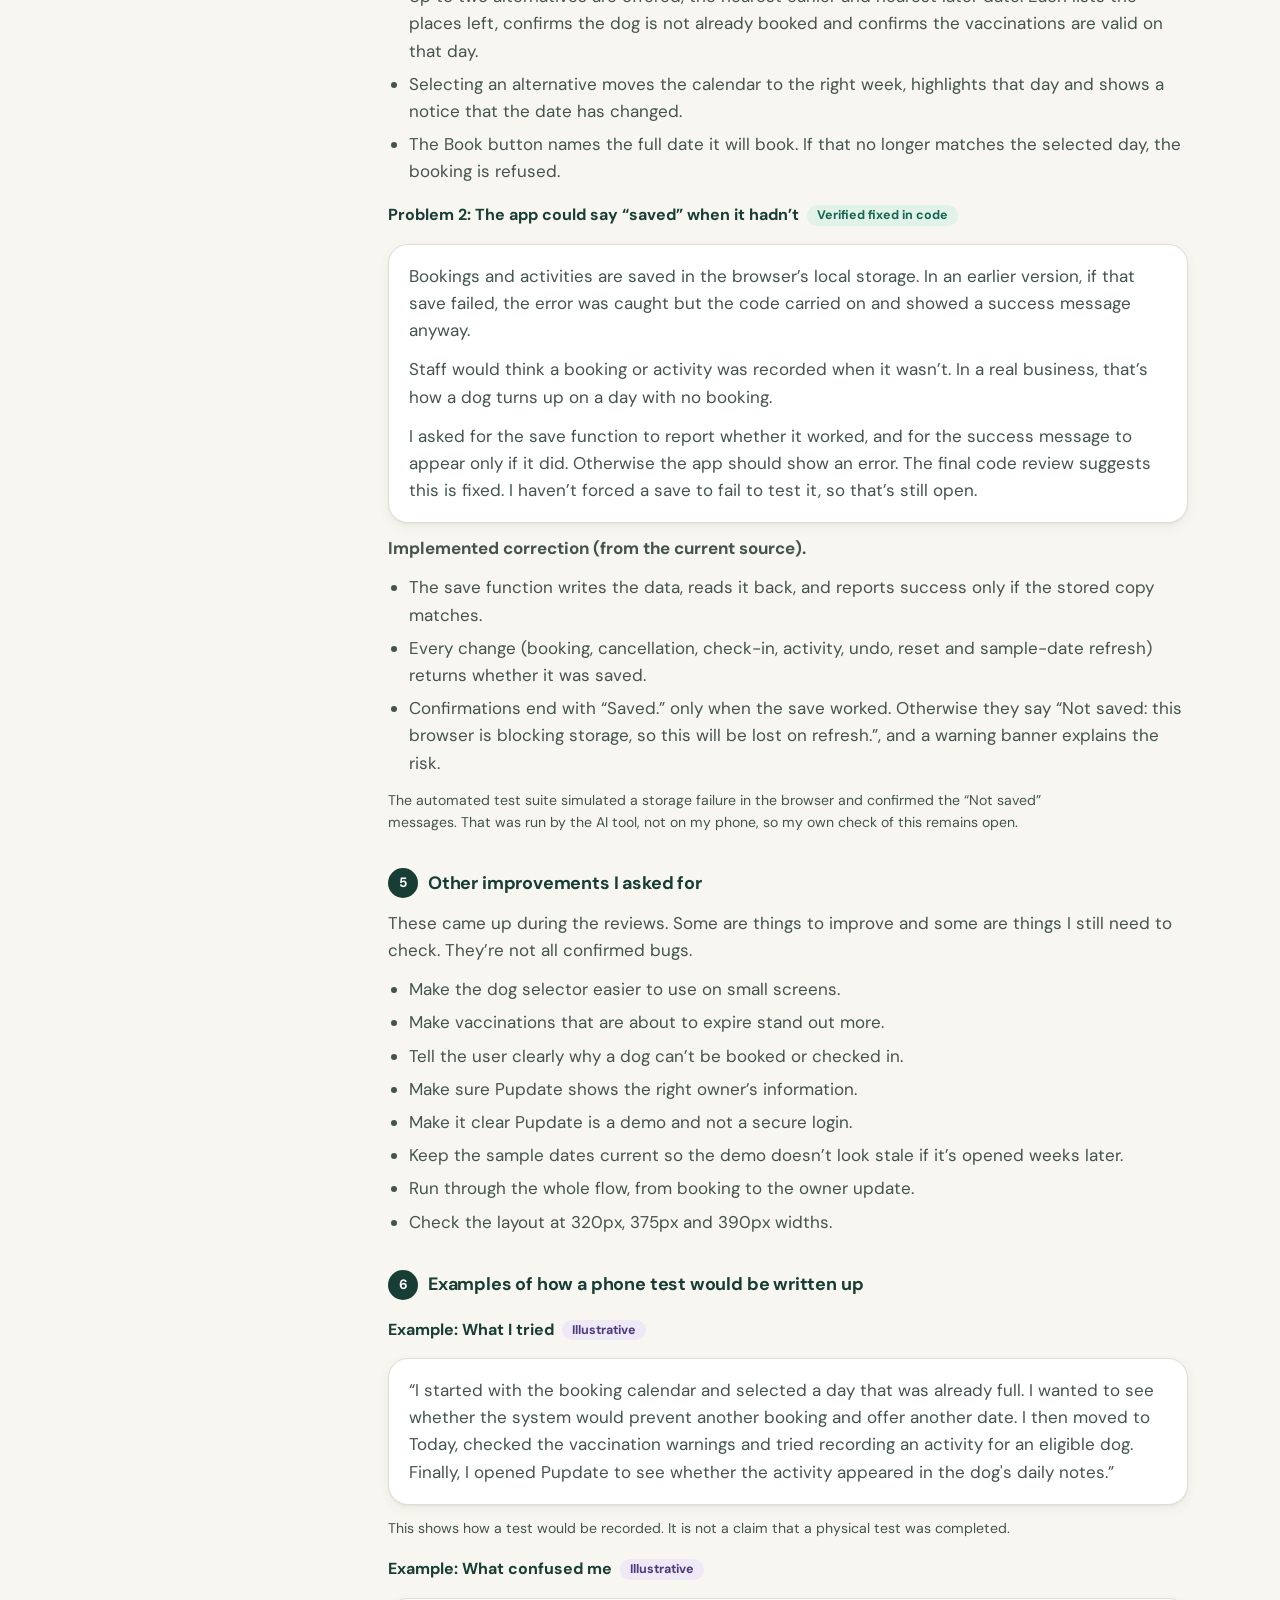
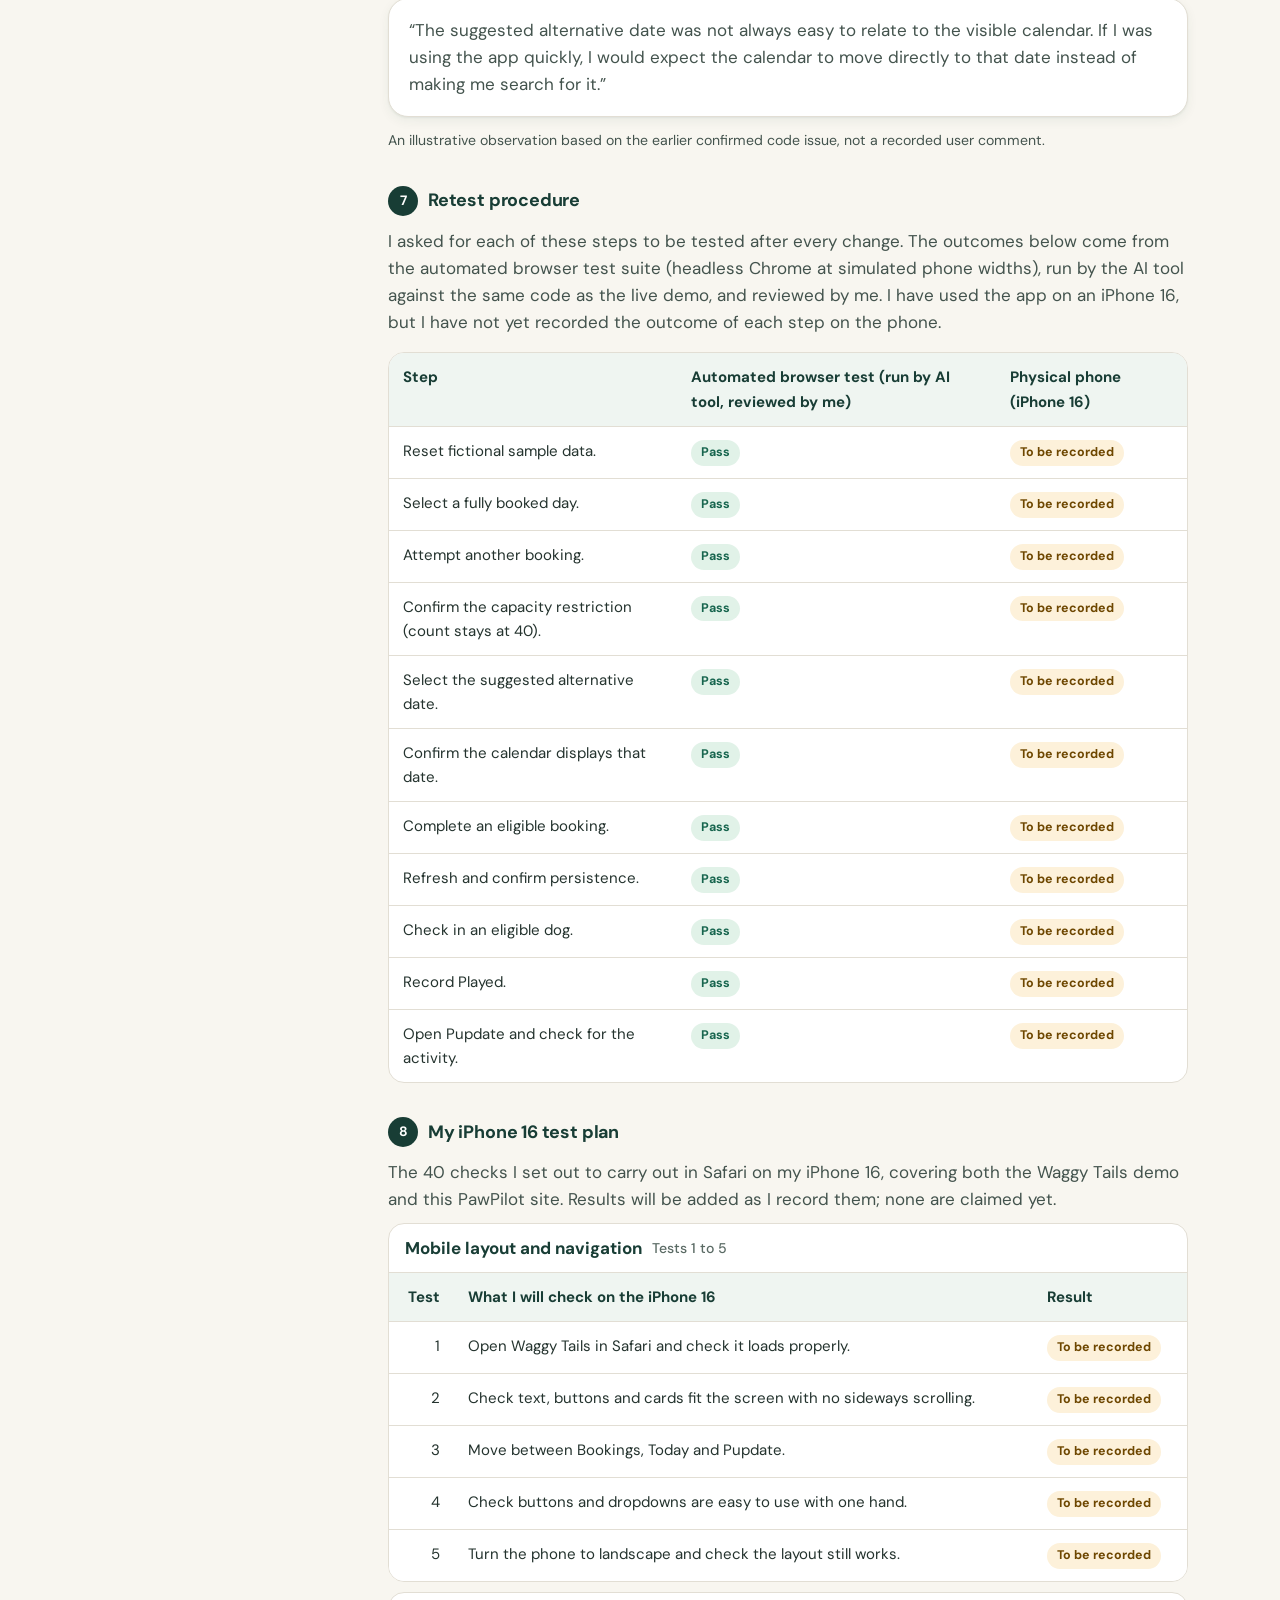
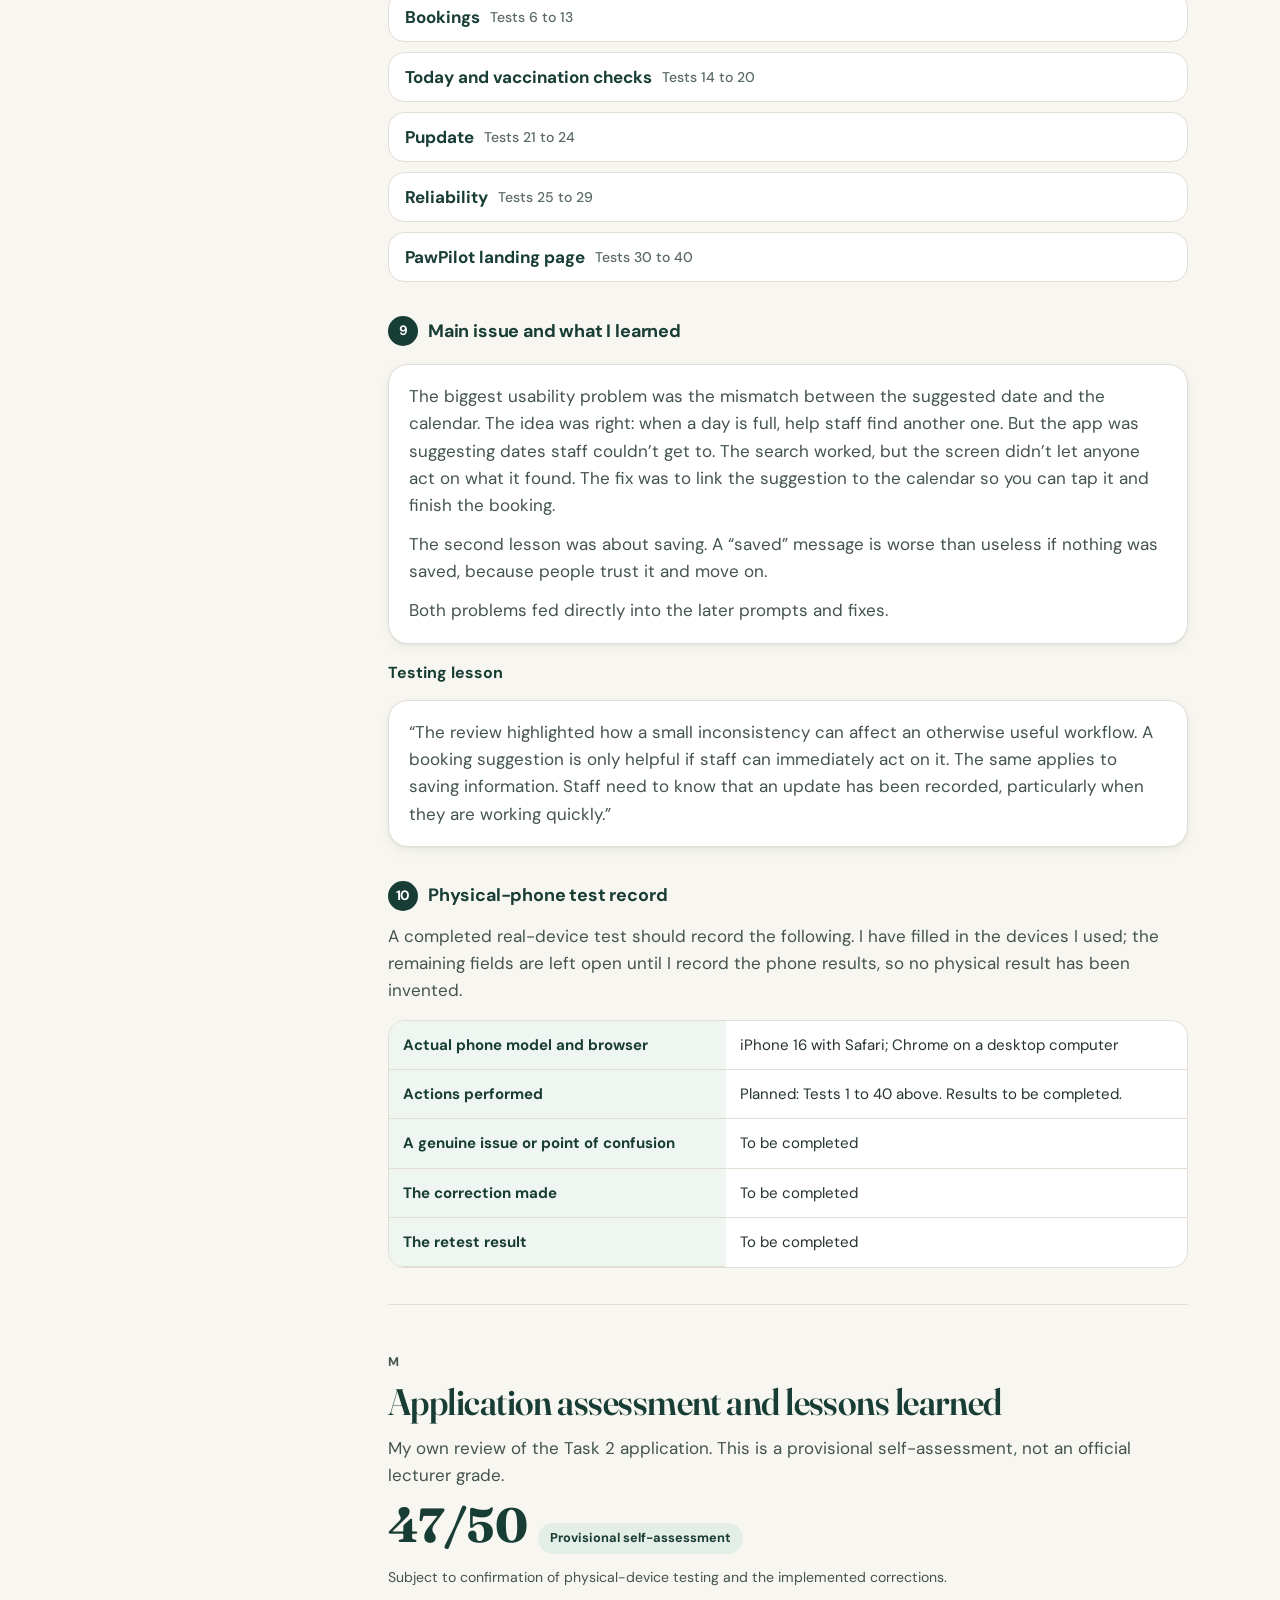
==== commit 2d6cf25f: "Notes: add my iPhone 16 test plan and problem write-ups in sequence; fix phone margins" ====
--- a/notes.html
+++ b/notes.html
@@ -335,7 +335,7 @@
           <li class="tl-stage tl-next">
             <p class="tl-step">Next</p>
             <h3>Device check and physical phone test</h3>
-            <p>I have used the app in Chrome on a desktop computer and on an iPhone 16. Step-by-step results on the phone have not been recorded yet, so a full workflow test on the iPhone, written up using the guidance in section L, is still to be completed.</p>
+            <p>I have used the app in Chrome on a desktop computer and in Safari on an iPhone 16, and written a 40-step iPhone test plan covering both sites (section L, step 8). The results of that plan have not been recorded yet.</p>
           </li>
         </ol>
       </section>
@@ -344,10 +344,11 @@
       <section class="n-section" id="testing" aria-labelledby="testing-title">
         <p class="n-kicker">L</p>
         <h2 id="testing-title">Alpha testing and improvement record</h2>
-        <p>A record of how I tested and improved the alpha. I specified the checks in my prompts and reviewed every result; the automated checks themselves were run by the AI tool. The stage-by-stage history is in section K; this section records the testing method and the two main issues in detail. Each statement is marked as one of three types:</p>
-        <ul style="list-style:none;padding:0"><li><span class="status status-pass">Verified</span> Confirmed by code review or automated browser test.</li><li><span class="status status-ill">Illustrative</span> Example wording for a physical-phone test.</li><li><span class="status status-open">Not recorded</span> Device used, but the step-by-step result has not been written up yet.</li></ul>
-
-        <h3>Test objective</h3>
+        <p>My record of how I reviewed, tested and improved the alpha, in the order it happened. I specified the checks in my prompts and reviewed every result; the automated checks were run by the AI tool. The stage-by-stage history is in section K.</p>
+        <ul style="list-style:none;padding:0"><li><span class="status status-pass">Verified</span> Confirmed by code review or automated browser test.</li><li><span class="status status-ill">Illustrative</span> Example wording, not a recorded result.</li><li><span class="status status-open">To be recorded</span> Planned on the iPhone 16; result not written up yet.</li></ul>
+
+        <h3 class="l-step"><span>1</span>Test objective</h3>
+
         <p>Check whether daycare staff can use the application on a phone to:</p>
         <ul>
           <li>Find a day with available places.</li>
@@ -360,17 +361,19 @@
           <li>Refresh the browser and confirm persistence.</li>
         </ul>
 
-        <h3>Test environment</h3>
+
+        <h3 class="l-step"><span>2</span>Test environment</h3>
         <div class="facts" role="list">
           <div class="fact" role="listitem"><b>Application</b><span><a href="https://gerardmcandrew-oss.github.io/waggy-tails-demo/" target="_blank" rel="noopener">gerardmcandrew-oss.github.io/waggy-tails-demo<span class="sr-only"> (opens in a new tab)</span></a></span></div>
+          <div class="fact" role="listitem"><b>Phone for physical testing</b><span>iPhone 16, Safari</span></div>
+          <div class="fact" role="listitem"><b>Desktop</b><span>Chrome</span></div>
           <div class="fact" role="listitem"><b>Illustrative screen size</b><span>375px wide</span></div>
-          <div class="fact" role="listitem"><b>Browser</b><span>Mobile Safari or Chrome</span></div>
-          <div class="fact" role="listitem"><b>Devices I used</b><span>Chrome on a desktop computer; iPhone 16</span></div>
           <div class="fact" role="listitem"><b>Data</b><span>Fictional sample records</span></div>
         </div>
         <p><strong>Status:</strong> Worked testing scenario based on the application requirements and earlier technical reviews. Physical-device outcomes are not independently verified.</p>
 
-        <h3>My testing notes</h3>
+        <h3 class="l-step"><span>3</span>My testing notes</h3>
+
         <div class="callout">
           <p>During development, the Waggy Tails application went through several rounds of technical review. The focus was on whether the three main features worked together and whether staff could complete everyday tasks without unnecessary steps.</p>
           <p>The initial review covered the booking calendar, daily capacity limits, vaccination warnings, activity recording and the owner-facing Pupdate view. The core features were present, but two areas needed further attention.</p>
@@ -382,14 +385,14 @@
           <p><strong>Testing method:</strong> These findings came from source-code review and development iterations. Physical-device testing remains a separate verification step.</p>
         </div>
 
-        <h3>Example: What I tried <span class="status status-ill">Illustrative</span></h3>
-        <div class="callout"><p>“I started with the booking calendar and selected a day that was already full. I wanted to see whether the system would prevent another booking and offer another date. I then moved to Today, checked the vaccination warnings and tried recording an activity for an eligible dog. Finally, I opened Pupdate to see whether the activity appeared in the dog's daily notes.”</p></div>
-        <p class="note">This shows how a test would be recorded. It is not a claim that a physical test was completed.</p>
-
-        <h3>Issue 1: Alternative booking dates <span class="status status-pass">Verified</span></h3>
-        <p>When I reviewed the first version, I found a mismatch between the alternative-date search and the calendar navigation. The search could consider dates up to 60 days ahead, while the calendar navigation was restricted to four weeks. This could result in a suggested date that the user could not easily reach.</p>
-        <p><strong>Why this matters.</strong> Staff need to act on a suggested date immediately, particularly when taking bookings while dealing with dogs and owners.</p>
-        <p><strong>Improvement I requested:</strong> suggested dates must be reachable, calendar navigation must stay consistent, the displayed date and booking date must match, and the app must explain why a date was offered.</p>
+
+        <h3 class="l-step"><span>4</span>Problems found during the technical review</h3>
+        <h4 class="sub-h">Problem 1: The suggested booking date and the calendar didn’t line up <span class="status status-pass">Verified fixed in code</span></h4>
+        <div class="callout">
+          <p>When a day was full, the app searched for the next free date and suggested it. That search could look up to 60 days ahead, but the calendar only let you go forward four weeks. So the app could suggest a date you couldn’t get to.</p>
+          <p>That’s a real problem at a busy front desk. Someone taking a booking is often on the phone with an owner while keeping an eye on the dogs. If the app suggests a date, they need to be able to tap it and book it straight away, not hunt for it.</p>
+          <p>I asked for the suggested date to be tappable, for the calendar to jump to that date, and for the booking to go on the date shown. Later development prompts dealt with this, and the final code review suggests it’s fixed. I still need to confirm it on the phone.</p>
+        </div>
         <p><strong>Implemented correction (from the current source).</strong></p>
         <ul>
           <li>The booking window is defined once as four weeks (today plus 27 days). Alternative dates are only searched inside that window, and a booking beyond it is refused with a reason.</li>
@@ -397,65 +400,145 @@
           <li>Selecting an alternative moves the calendar to the right week, highlights that day and shows a notice that the date has changed.</li>
           <li>The Book button names the full date it will book. If that no longer matches the selected day, the booking is refused.</li>
         </ul>
-
-        <h3>Issue 2: Save confirmation <span class="status status-pass">Verified</span></h3>
-        <p>In the same review, I identified a risk that the application could show a successful booking or activity update even if localStorage failed. The storage function could catch an error while the calling function still continued to show success.</p>
-        <p><strong>Why this matters.</strong> Staff must be able to trust that a booking or daily activity has actually been recorded.</p>
-        <p><strong>Improvement I requested:</strong> storage operations report success or failure, success messages appear only when the save succeeds, failure gets clear feedback, and nothing gives a misleading confirmation.</p>
+        <h4 class="sub-h">Problem 2: The app could say “saved” when it hadn’t <span class="status status-pass">Verified fixed in code</span></h4>
+        <div class="callout">
+          <p>Bookings and activities are saved in the browser’s local storage. In an earlier version, if that save failed, the error was caught but the code carried on and showed a success message anyway.</p>
+          <p>Staff would think a booking or activity was recorded when it wasn’t. In a real business, that’s how a dog turns up on a day with no booking.</p>
+          <p>I asked for the save function to report whether it worked, and for the success message to appear only if it did. Otherwise the app should show an error. The final code review suggests this is fixed. I haven’t forced a save to fail to test it, so that’s still open.</p>
+        </div>
         <p><strong>Implemented correction (from the current source).</strong></p>
         <ul>
           <li>The save function writes the data, reads it back, and reports success only if the stored copy matches.</li>
           <li>Every change (booking, cancellation, check-in, activity, undo, reset and sample-date refresh) returns whether it was saved.</li>
           <li>Confirmations end with “Saved.” only when the save worked. Otherwise they say “Not saved: this browser is blocking storage, so this will be lost on refresh.”, and a warning banner explains the risk.</li>
         </ul>
-
-        <h3>Example: What confused me <span class="status status-ill">Illustrative</span></h3>
+        <p class="note">The automated test suite simulated a storage failure in the browser and confirmed the “Not saved” messages. That was run by the AI tool, not on my phone, so my own check of this remains open.</p>
+
+        <h3 class="l-step"><span>5</span>Other improvements I asked for</h3>
+        <p>These came up during the reviews. Some are things to improve and some are things I still need to check. They’re not all confirmed bugs.</p>
+        <ul>
+          <li>Make the dog selector easier to use on small screens.</li>
+          <li>Make vaccinations that are about to expire stand out more.</li>
+          <li>Tell the user clearly why a dog can’t be booked or checked in.</li>
+          <li>Make sure Pupdate shows the right owner’s information.</li>
+          <li>Make it clear Pupdate is a demo and not a secure login.</li>
+          <li>Keep the sample dates current so the demo doesn’t look stale if it’s opened weeks later.</li>
+          <li>Run through the whole flow, from booking to the owner update.</li>
+          <li>Check the layout at 320px, 375px and 390px widths.</li>
+        </ul>
+
+        <h3 class="l-step"><span>6</span>Examples of how a phone test would be written up</h3>
+        <h4 class="sub-h">Example: What I tried <span class="status status-ill">Illustrative</span></h4>
+        <div class="callout"><p>“I started with the booking calendar and selected a day that was already full. I wanted to see whether the system would prevent another booking and offer another date. I then moved to Today, checked the vaccination warnings and tried recording an activity for an eligible dog. Finally, I opened Pupdate to see whether the activity appeared in the dog's daily notes.”</p></div>
+        <p class="note">This shows how a test would be recorded. It is not a claim that a physical test was completed.</p>
+
+
+        <h4 class="sub-h">Example: What confused me <span class="status status-ill">Illustrative</span></h4>
         <div class="callout"><p>“The suggested alternative date was not always easy to relate to the visible calendar. If I was using the app quickly, I would expect the calendar to move directly to that date instead of making me search for it.”</p></div>
         <p class="note">An illustrative observation based on the earlier confirmed code issue, not a recorded user comment.</p>
 
-        <h3>Example: What changed <span class="status status-pass">Verified</span></h3>
-        <p>My improvement prompts asked for booking-date consistency and honest storage confirmation. I checked both corrections in the current source; they are described under Issue 1 and Issue 2 above. The calendar now moves directly to a selected suggestion, which addresses the confusion described in the example.</p>
-
-        <h3>Retest procedure</h3>
+
+        <h3 class="l-step"><span>7</span>Retest procedure</h3>
+
         <p>I asked for each of these steps to be tested after every change. The outcomes below come from the automated browser test suite (headless Chrome at simulated phone widths), run by the AI tool against the same code as the live demo, and reviewed by me. I have used the app on an iPhone 16, but I have not yet recorded the outcome of each step on the phone.</p>
         <div class="table-wrap">
           <table>
             <caption class="sr-only">Retest steps and outcomes</caption>
             <thead><tr><th scope="col">Step</th><th scope="col">Automated browser test (run by AI tool, reviewed by me)</th><th scope="col">Physical phone (iPhone 16)</th></tr></thead>
             <tbody>
-              <tr><td>Reset fictional sample data.</td><td><span class="status status-pass">Pass</span></td><td><span class="status status-open">Not recorded</span></td></tr>
-              <tr><td>Select a fully booked day.</td><td><span class="status status-pass">Pass</span></td><td><span class="status status-open">Not recorded</span></td></tr>
-              <tr><td>Attempt another booking.</td><td><span class="status status-pass">Pass</span></td><td><span class="status status-open">Not recorded</span></td></tr>
-              <tr><td>Confirm the capacity restriction (count stays at 40).</td><td><span class="status status-pass">Pass</span></td><td><span class="status status-open">Not recorded</span></td></tr>
-              <tr><td>Select the suggested alternative date.</td><td><span class="status status-pass">Pass</span></td><td><span class="status status-open">Not recorded</span></td></tr>
-              <tr><td>Confirm the calendar displays that date.</td><td><span class="status status-pass">Pass</span></td><td><span class="status status-open">Not recorded</span></td></tr>
-              <tr><td>Complete an eligible booking.</td><td><span class="status status-pass">Pass</span></td><td><span class="status status-open">Not recorded</span></td></tr>
-              <tr><td>Refresh and confirm persistence.</td><td><span class="status status-pass">Pass</span></td><td><span class="status status-open">Not recorded</span></td></tr>
-              <tr><td>Check in an eligible dog.</td><td><span class="status status-pass">Pass</span></td><td><span class="status status-open">Not recorded</span></td></tr>
-              <tr><td>Record Played.</td><td><span class="status status-pass">Pass</span></td><td><span class="status status-open">Not recorded</span></td></tr>
-              <tr><td>Open Pupdate and check for the activity.</td><td><span class="status status-pass">Pass</span></td><td><span class="status status-open">Not recorded</span></td></tr>
+              <tr><td>Reset fictional sample data.</td><td><span class="status status-pass">Pass</span></td><td><span class="status status-open">To be recorded</span></td></tr>
+              <tr><td>Select a fully booked day.</td><td><span class="status status-pass">Pass</span></td><td><span class="status status-open">To be recorded</span></td></tr>
+              <tr><td>Attempt another booking.</td><td><span class="status status-pass">Pass</span></td><td><span class="status status-open">To be recorded</span></td></tr>
+              <tr><td>Confirm the capacity restriction (count stays at 40).</td><td><span class="status status-pass">Pass</span></td><td><span class="status status-open">To be recorded</span></td></tr>
+              <tr><td>Select the suggested alternative date.</td><td><span class="status status-pass">Pass</span></td><td><span class="status status-open">To be recorded</span></td></tr>
+              <tr><td>Confirm the calendar displays that date.</td><td><span class="status status-pass">Pass</span></td><td><span class="status status-open">To be recorded</span></td></tr>
+              <tr><td>Complete an eligible booking.</td><td><span class="status status-pass">Pass</span></td><td><span class="status status-open">To be recorded</span></td></tr>
+              <tr><td>Refresh and confirm persistence.</td><td><span class="status status-pass">Pass</span></td><td><span class="status status-open">To be recorded</span></td></tr>
+              <tr><td>Check in an eligible dog.</td><td><span class="status status-pass">Pass</span></td><td><span class="status status-open">To be recorded</span></td></tr>
+              <tr><td>Record Played.</td><td><span class="status status-pass">Pass</span></td><td><span class="status status-open">To be recorded</span></td></tr>
+              <tr><td>Open Pupdate and check for the activity.</td><td><span class="status status-pass">Pass</span></td><td><span class="status status-open">To be recorded</span></td></tr>
             </tbody>
           </table>
         </div>
 
-        <h3>Testing lesson</h3>
+
+        <h3 class="l-step"><span>8</span>My iPhone 16 test plan</h3>
+        <p>The 40 checks I set out to carry out in Safari on my iPhone 16, covering both the Waggy Tails demo and this PawPilot site. Results will be added as I record them; none are claimed yet.</p>
+          <details class="plan-group" open>
+            <summary>Mobile layout and navigation <span class="note">Tests 1 to 5</span></summary>
+            <div class="table-wrap"><table>
+              <caption class="sr-only">Mobile layout and navigation tests</caption>
+              <thead><tr><th scope="col" class="num">Test</th><th scope="col">What I will check on the iPhone 16</th><th scope="col">Result</th></tr></thead>
+              <tbody><tr><td class="num">1</td><td>Open Waggy Tails in Safari and check it loads properly.</td><td><span class="status status-open">To be recorded</span></td></tr><tr><td class="num">2</td><td>Check text, buttons and cards fit the screen with no sideways scrolling.</td><td><span class="status status-open">To be recorded</span></td></tr><tr><td class="num">3</td><td>Move between Bookings, Today and Pupdate.</td><td><span class="status status-open">To be recorded</span></td></tr><tr><td class="num">4</td><td>Check buttons and dropdowns are easy to use with one hand.</td><td><span class="status status-open">To be recorded</span></td></tr><tr><td class="num">5</td><td>Turn the phone to landscape and check the layout still works.</td><td><span class="status status-open">To be recorded</span></td></tr></tbody>
+            </table></div>
+          </details>
+          <details class="plan-group">
+            <summary>Bookings <span class="note">Tests 6 to 13</span></summary>
+            <div class="table-wrap"><table>
+              <caption class="sr-only">Bookings tests</caption>
+              <thead><tr><th scope="col" class="num">Test</th><th scope="col">What I will check on the iPhone 16</th><th scope="col">Result</th></tr></thead>
+              <tbody><tr><td class="num">6</td><td>Open the weekly calendar and check booking numbers and capacity are shown correctly.</td><td><span class="status status-open">To be recorded</span></td></tr><tr><td class="num">7</td><td>Pick a day with spaces left and book an eligible dog.</td><td><span class="status status-open">To be recorded</span></td></tr><tr><td class="num">8</td><td>Try to book another dog on a day that’s already at its 40-dog limit.</td><td><span class="status status-open">To be recorded</span></td></tr><tr><td class="num">9</td><td>Check the app stops the overbooking and the message makes sense.</td><td><span class="status status-open">To be recorded</span></td></tr><tr><td class="num">10</td><td>Tap the suggested alternative date and check the calendar jumps to it.</td><td><span class="status status-open">To be recorded</span></td></tr><tr><td class="num">11</td><td>Book on the alternative date and check that day’s total goes up, not a different day’s.</td><td><span class="status status-open">To be recorded</span></td></tr><tr><td class="num">12</td><td>Try to book a dog whose vaccinations have expired and check it’s blocked.</td><td><span class="status status-open">To be recorded</span></td></tr><tr><td class="num">13</td><td>Refresh Safari and check the bookings are still there.</td><td><span class="status status-open">To be recorded</span></td></tr></tbody>
+            </table></div>
+          </details>
+          <details class="plan-group">
+            <summary>Today and vaccination checks <span class="note">Tests 14 to 20</span></summary>
+            <div class="table-wrap"><table>
+              <caption class="sr-only">Today and vaccination checks tests</caption>
+              <thead><tr><th scope="col" class="num">Test</th><th scope="col">What I will check on the iPhone 16</th><th scope="col">Result</th></tr></thead>
+              <tbody><tr><td class="num">14</td><td>Open Today and check the right dogs are listed.</td><td><span class="status status-open">To be recorded</span></td></tr><tr><td class="num">15</td><td>Find a vaccination due to expire within 14 days and check it shows an amber warning.</td><td><span class="status status-open">To be recorded</span></td></tr><tr><td class="num">16</td><td>Find an expired vaccination and check it shows a red warning.</td><td><span class="status status-open">To be recorded</span></td></tr><tr><td class="num">17</td><td>Try to check in a dog with expired vaccinations and check the app won’t allow it.</td><td><span class="status status-open">To be recorded</span></td></tr><tr><td class="num">18</td><td>Check in an eligible dog and check its status changes.</td><td><span class="status status-open">To be recorded</span></td></tr><tr><td class="num">19</td><td>Log Ate, Walked, Played and Napped for an eligible dog.</td><td><span class="status status-open">To be recorded</span></td></tr><tr><td class="num">20</td><td>Refresh Safari and check the check-in and activities are still saved.</td><td><span class="status status-open">To be recorded</span></td></tr></tbody>
+            </table></div>
+          </details>
+          <details class="plan-group">
+            <summary>Pupdate <span class="note">Tests 21 to 24</span></summary>
+            <div class="table-wrap"><table>
+              <caption class="sr-only">Pupdate tests</caption>
+              <thead><tr><th scope="col" class="num">Test</th><th scope="col">What I will check on the iPhone 16</th><th scope="col">Result</th></tr></thead>
+              <tbody><tr><td class="num">21</td><td>Open Pupdate and check the activities show against the right dog.</td><td><span class="status status-open">To be recorded</span></td></tr><tr><td class="num">22</td><td>Switch between the sample owners and check each one only sees their own dog.</td><td><span class="status status-open">To be recorded</span></td></tr><tr><td class="num">23</td><td>Go back to Today, log another activity, and check Pupdate updates.</td><td><span class="status status-open">To be recorded</span></td></tr><tr><td class="num">24</td><td>Check it’s obvious the owner view is a demo, not a real secure login.</td><td><span class="status status-open">To be recorded</span></td></tr></tbody>
+            </table></div>
+          </details>
+          <details class="plan-group">
+            <summary>Reliability <span class="note">Tests 25 to 29</span></summary>
+            <div class="table-wrap"><table>
+              <caption class="sr-only">Reliability tests</caption>
+              <thead><tr><th scope="col" class="num">Test</th><th scope="col">What I will check on the iPhone 16</th><th scope="col">Result</th></tr></thead>
+              <tbody><tr><td class="num">25</td><td>Switch between all three views a few times and check nothing changes or goes missing.</td><td><span class="status status-open">To be recorded</span></td></tr><tr><td class="num">26</td><td>Close Safari, reopen the app and check saved information is still there.</td><td><span class="status status-open">To be recorded</span></td></tr><tr><td class="num">27</td><td>Try an incomplete or invalid booking and check the error message is clear.</td><td><span class="status status-open">To be recorded</span></td></tr><tr><td class="num">28</td><td>Check success messages only appear once something has actually saved.</td><td><span class="status status-open">To be recorded</span></td></tr><tr><td class="num">29</td><td>If there’s a reset option, reset the sample data and check the original records come back.</td><td><span class="status status-open">To be recorded</span></td></tr></tbody>
+            </table></div>
+          </details>
+          <details class="plan-group">
+            <summary>PawPilot landing page <span class="note">Tests 30 to 40</span></summary>
+            <div class="table-wrap"><table>
+              <caption class="sr-only">PawPilot landing page tests</caption>
+              <thead><tr><th scope="col" class="num">Test</th><th scope="col">What I will check on the iPhone 16</th><th scope="col">Result</th></tr></thead>
+              <tbody><tr><td class="num">30</td><td>Open the PawPilot landing page on the iPhone 16.</td><td><span class="status status-open">To be recorded</span></td></tr><tr><td class="num">31</td><td>Check the headline and main button are visible and easy to read.</td><td><span class="status status-open">To be recorded</span></td></tr><tr><td class="num">32</td><td>Scroll the whole page and look for overlapping text, broken images or sideways scrolling.</td><td><span class="status status-open">To be recorded</span></td></tr><tr><td class="num">33</td><td>Tap Features, How it works and Pricing and check each one goes to the right section.</td><td><span class="status status-open">To be recorded</span></td></tr><tr><td class="num">34</td><td>Check How it works has exactly three steps.</td><td><span class="status status-open">To be recorded</span></td></tr><tr><td class="num">35</td><td>Tap Try the demo and check it opens Waggy Tails.</td><td><span class="status status-open">To be recorded</span></td></tr><tr><td class="num">36</td><td>Check the €149 setup fee and €39 monthly price are clearly shown.</td><td><span class="status status-open">To be recorded</span></td></tr><tr><td class="num">37</td><td>Fill in the waiting-list form with made-up details and check the thank-you message doesn’t claim anything that didn’t happen.</td><td><span class="status status-open">To be recorded</span></td></tr><tr><td class="num">38</td><td>Check the form doesn’t send or store anything entered.</td><td><span class="status status-open">To be recorded</span></td></tr><tr><td class="num">39</td><td>Tap Behind the build in the footer and check notes.html opens.</td><td><span class="status status-open">To be recorded</span></td></tr><tr><td class="num">40</td><td>Check the notes page reads well on the iPhone 16 and covers the original hunch, the product research, the development journey and this testing record.</td><td><span class="status status-open">To be recorded</span></td></tr></tbody>
+            </table></div>
+          </details>
+
+        <h3 class="l-step"><span>9</span>Main issue and what I learned</h3>
+        <div class="callout">
+          <p>The biggest usability problem was the mismatch between the suggested date and the calendar. The idea was right: when a day is full, help staff find another one. But the app was suggesting dates staff couldn’t get to. The search worked, but the screen didn’t let anyone act on what it found. The fix was to link the suggestion to the calendar so you can tap it and finish the booking.</p>
+          <p>The second lesson was about saving. A “saved” message is worse than useless if nothing was saved, because people trust it and move on.</p>
+          <p>Both problems fed directly into the later prompts and fixes.</p>
+        </div>
+        <h4 class="sub-h">Testing lesson</h4>
         <div class="callout"><p>“The review highlighted how a small inconsistency can affect an otherwise useful workflow. A booking suggestion is only helpful if staff can immediately act on it. The same applies to saving information. Staff need to know that an update has been recorded, particularly when they are working quickly.”</p></div>
 
-        <h3>Physical-phone testing guidance</h3>
+
+        <h3 class="l-step"><span>10</span>Physical-phone test record</h3>
+
         <p>A completed real-device test should record the following. I have filled in the devices I used; the remaining fields are left open until I record the phone results, so no physical result has been invented.</p>
         <div class="table-wrap">
           <table>
             <caption class="sr-only">Physical-phone test record template</caption>
             <tbody>
-              <tr><th scope="row">Actual phone model and browser</th><td>iPhone 16 (browser to be confirmed); Chrome on a desktop computer</td></tr>
-              <tr><th scope="row">Actions performed</th><td>To be completed</td></tr>
+              <tr><th scope="row">Actual phone model and browser</th><td>iPhone 16 with Safari; Chrome on a desktop computer</td></tr>
+              <tr><th scope="row">Actions performed</th><td>Planned: Tests 1 to 40 above. Results to be completed.</td></tr>
               <tr><th scope="row">A genuine issue or point of confusion</th><td>To be completed</td></tr>
               <tr><th scope="row">The correction made</th><td>To be completed</td></tr>
               <tr><th scope="row">The retest result</th><td>To be completed</td></tr>
             </tbody>
           </table>
         </div>
-      </section>
+            </section>
 
       <!-- M -->
       <section class="n-section" id="assessment" aria-labelledby="assessment-title">
--- a/assets/style.css
+++ b/assets/style.css
@@ -239,7 +239,7 @@
 .notes-hero{padding:48px 0 40px;background:linear-gradient(180deg,var(--sage-2) 0%,var(--ivory) 100%);border-bottom:1px solid var(--line)}
 .notes-hero h1{font-size:clamp(2.4rem,9vw,4rem);margin-top:14px}
 .notes-hero .lead{margin-top:14px;max-width:52ch}
-.notes-layout{display:grid;gap:40px;padding:40px 0 80px}
+.notes-layout{display:grid;gap:40px;padding-top:40px;padding-bottom:80px}
 @media (min-width:1024px){.notes-layout{grid-template-columns:240px minmax(0,1fr);gap:56px}}
 .toc{align-self:start}
 @media (min-width:1024px){.toc{position:sticky;top:96px}}
@@ -309,3 +309,12 @@
 .tl-stage h4{margin:14px 0 4px;font-size:.92rem;color:var(--forest)}
 .tl-stage ul{font-size:.93rem;margin-top:4px!important}
 .tl-stage li+li{margin-top:5px}
+
+/* Testing record steps */
+.l-step{display:flex;align-items:center;gap:10px;margin-top:34px!important}
+.l-step span{width:30px;height:30px;border-radius:50%;background:var(--forest);color:#fff;display:grid;place-items:center;font-size:.85rem;flex:none}
+.sub-h{margin:20px 0 6px;font-size:1rem;color:var(--forest);display:flex;flex-wrap:wrap;gap:8px;align-items:center}
+.plan-group{margin-top:10px;border:1px solid var(--line);border-radius:16px;background:#fff;overflow:hidden}
+.plan-group summary{cursor:pointer;min-height:48px;display:flex;align-items:center;gap:10px;flex-wrap:wrap;padding:8px 16px;font-weight:700;color:var(--forest)}
+.plan-group summary .note{font-weight:500}
+.plan-group .table-wrap{margin:0;border:0;border-top:1px solid var(--line);border-radius:0}
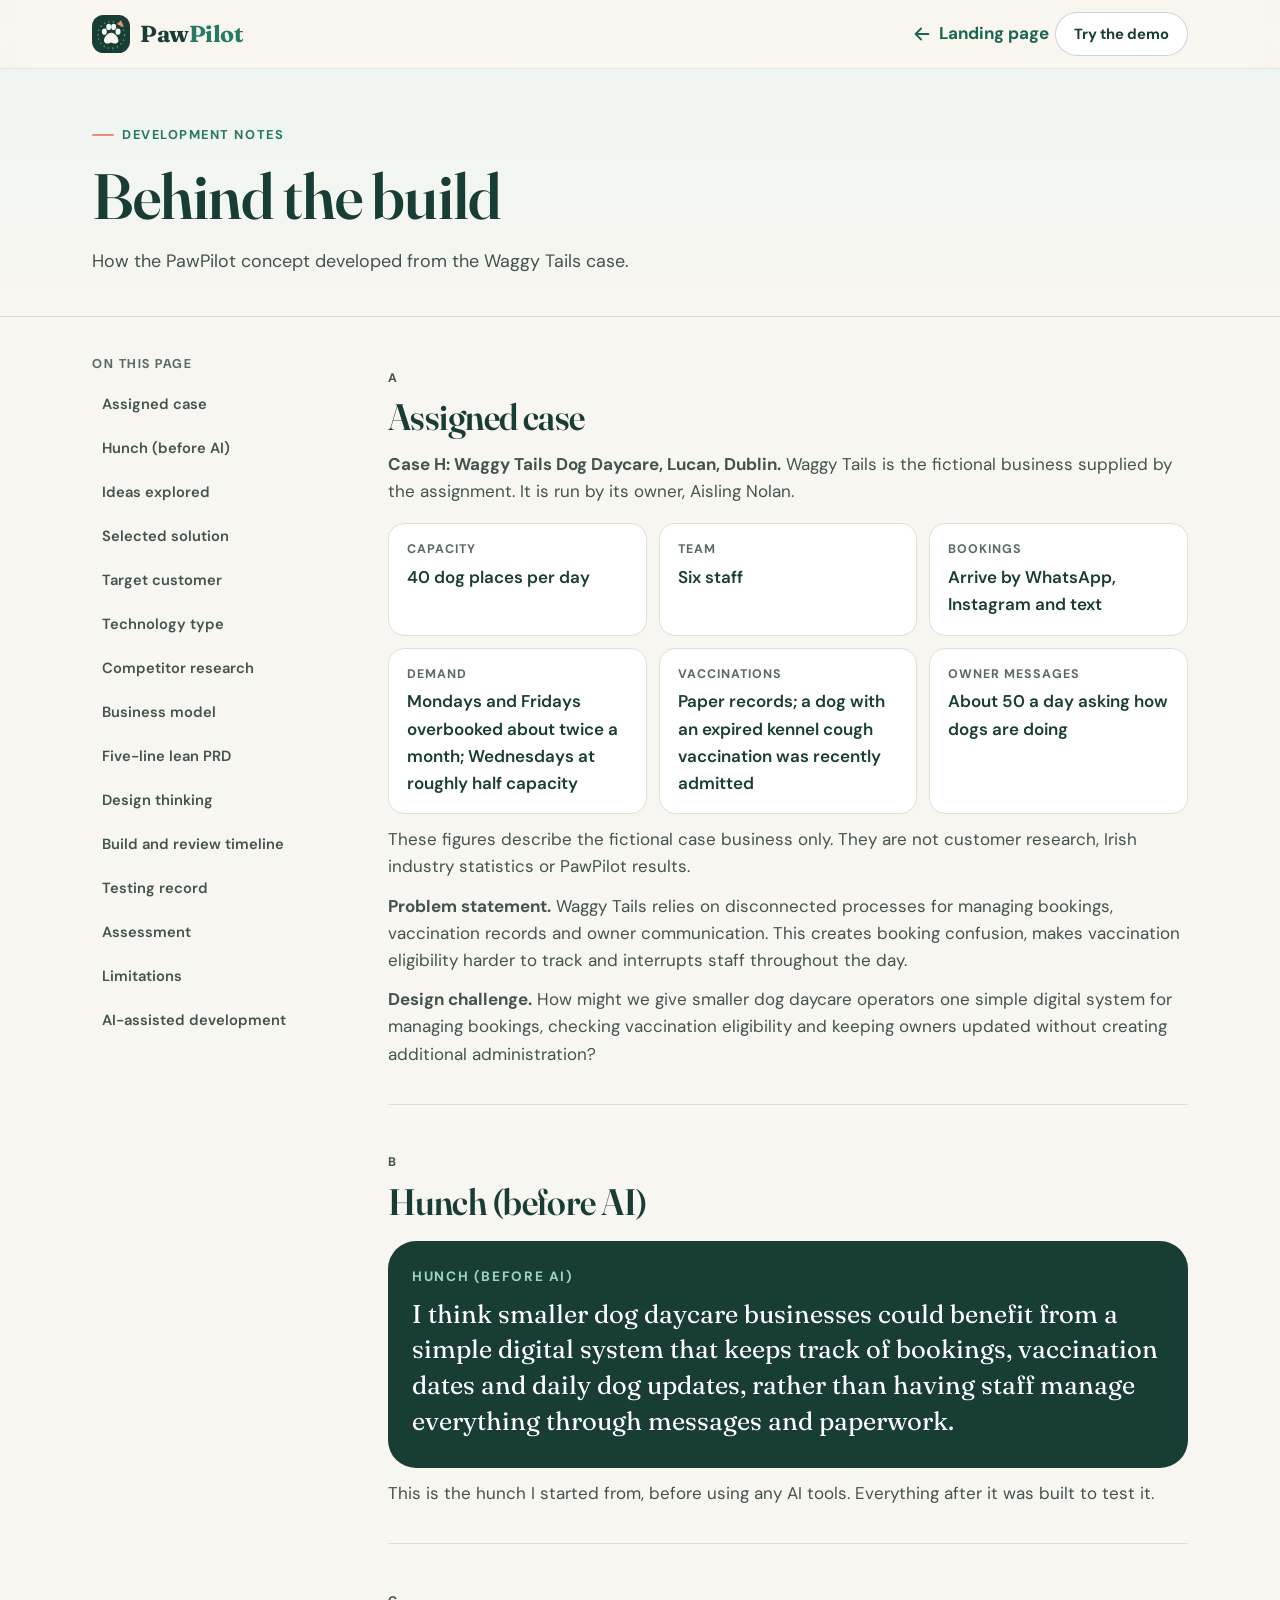
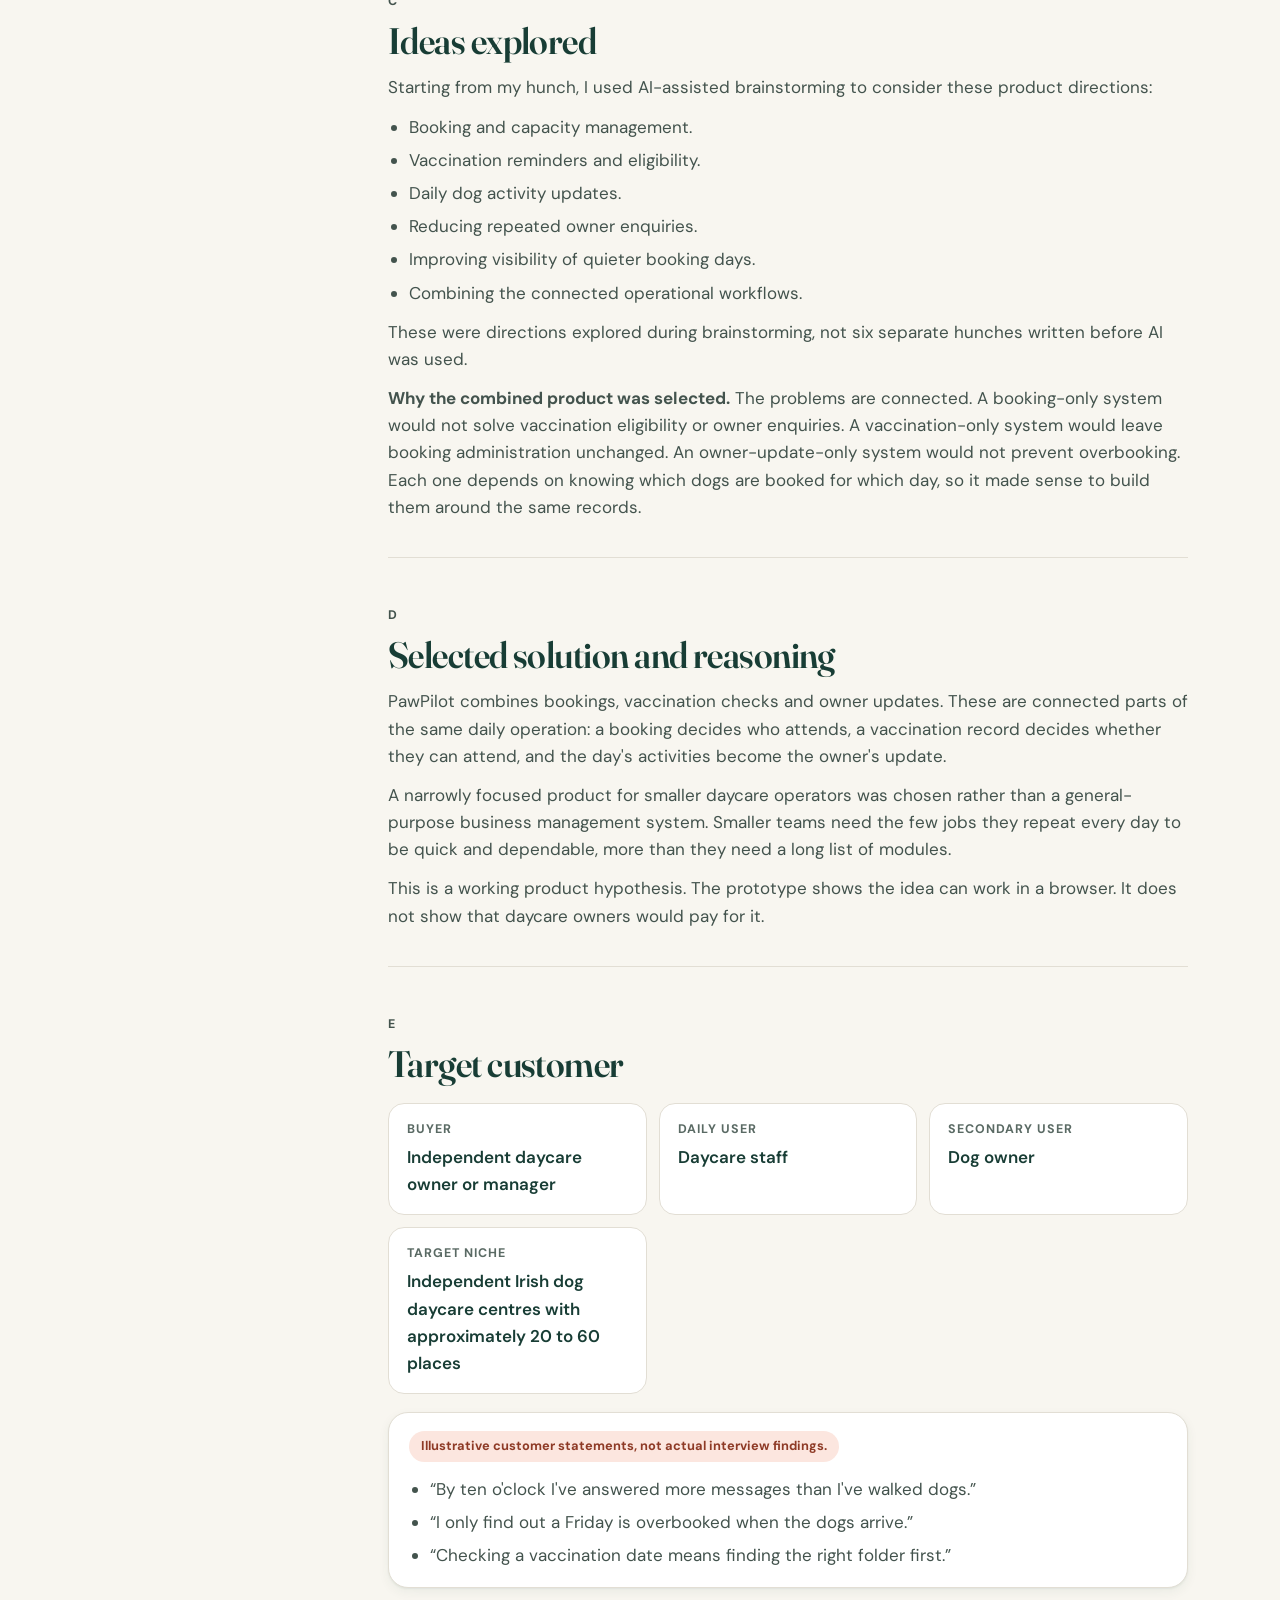
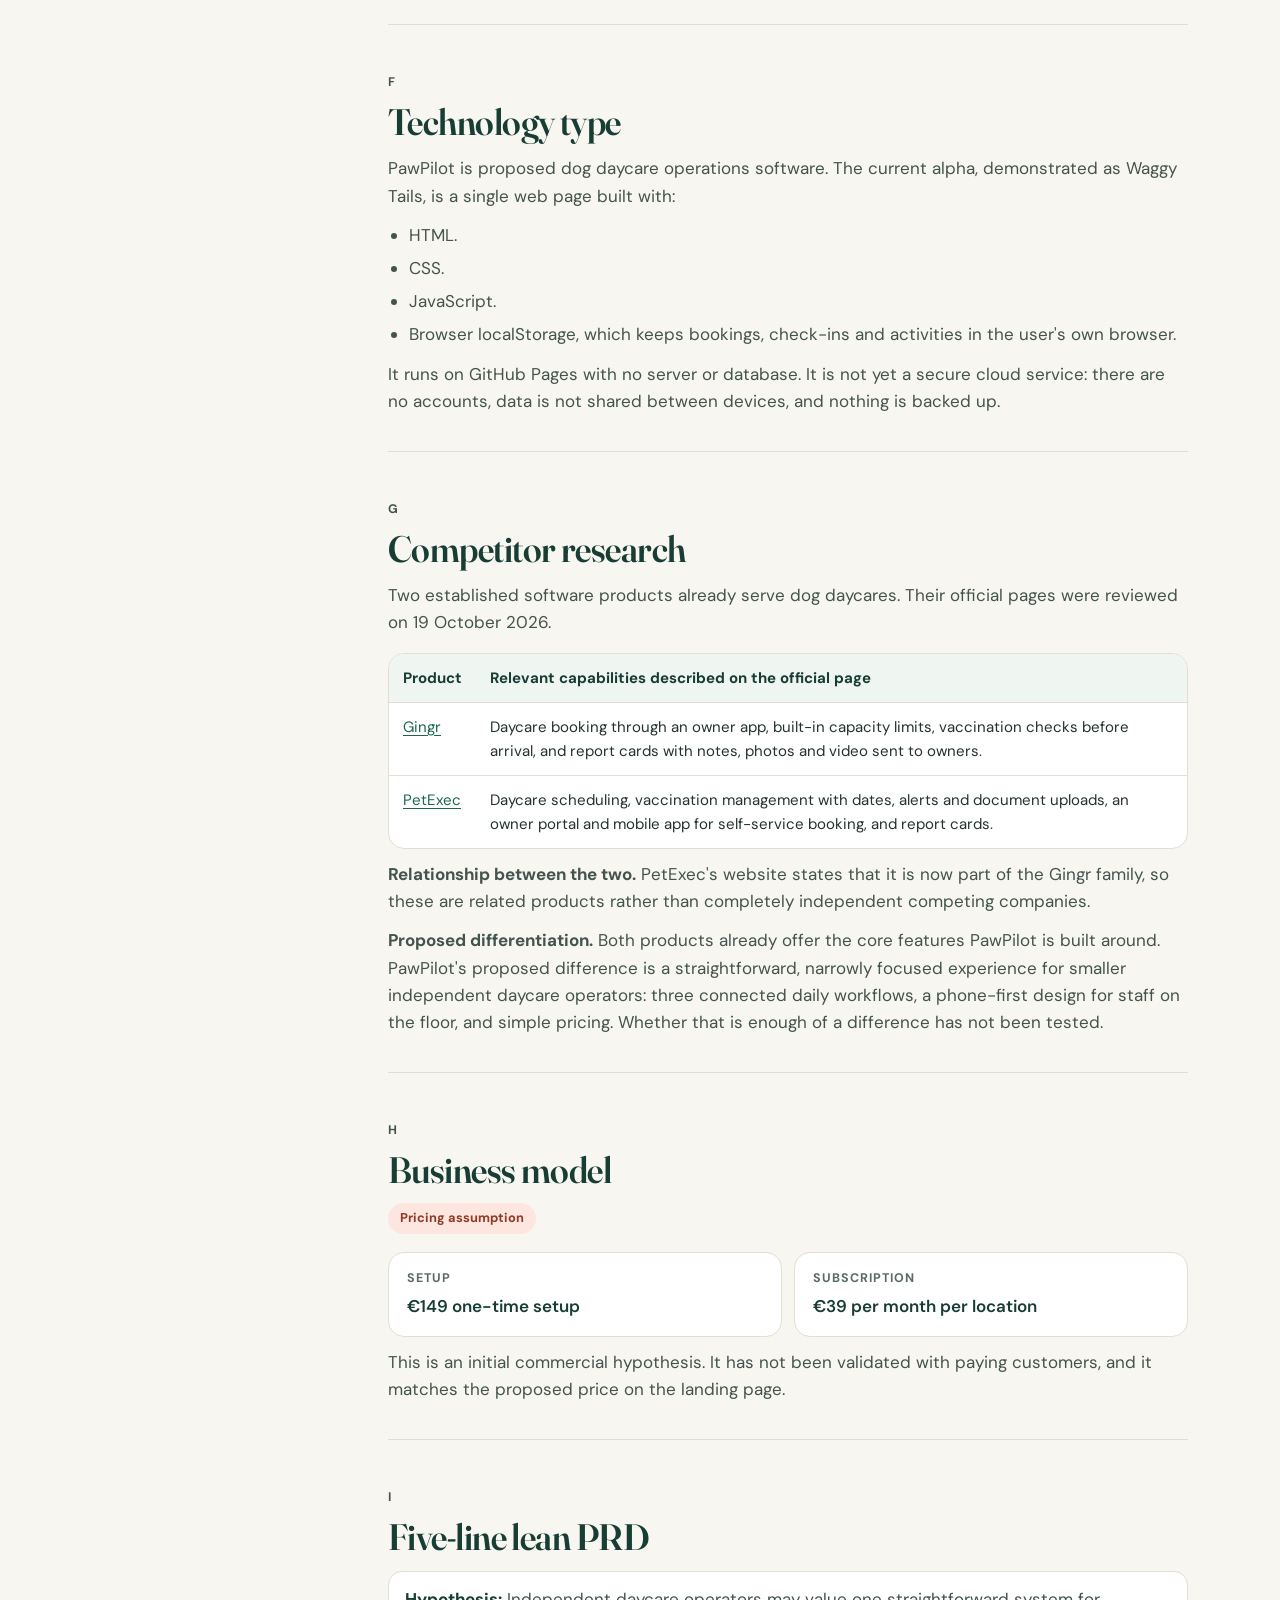
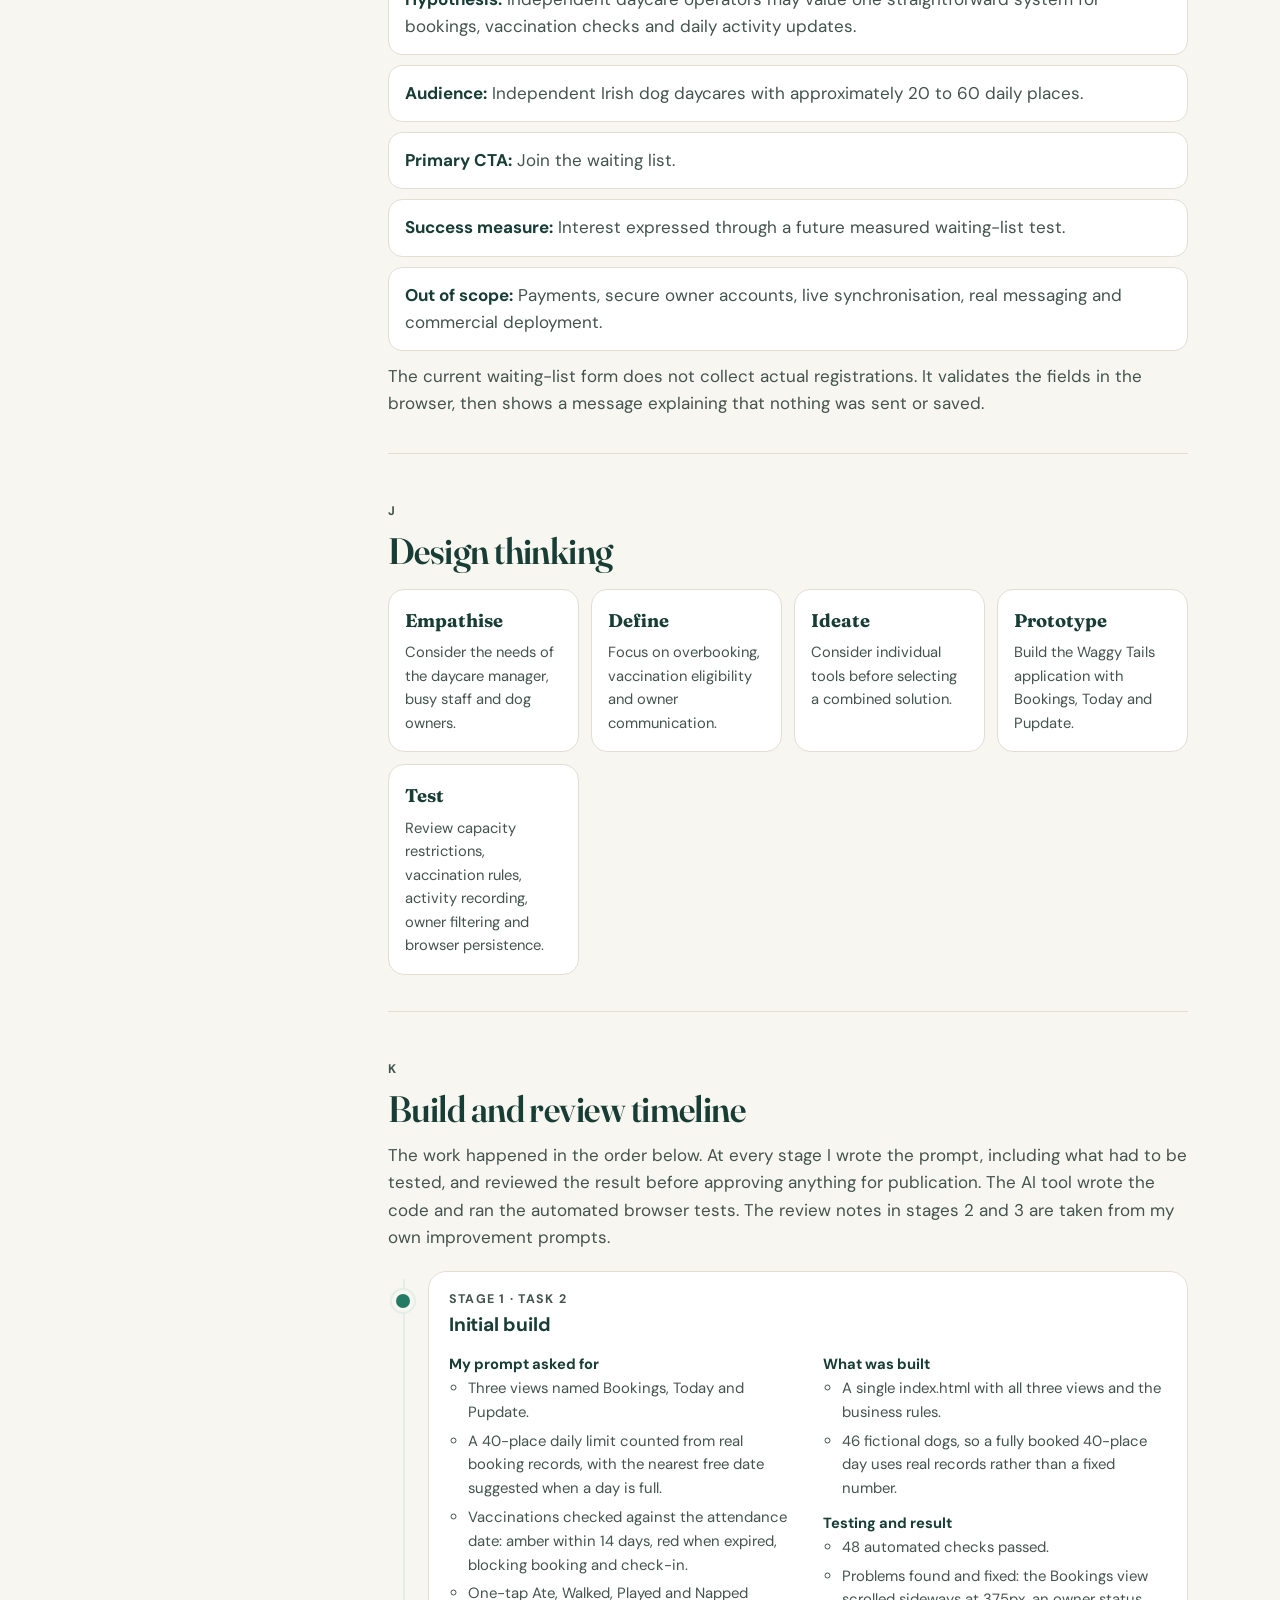
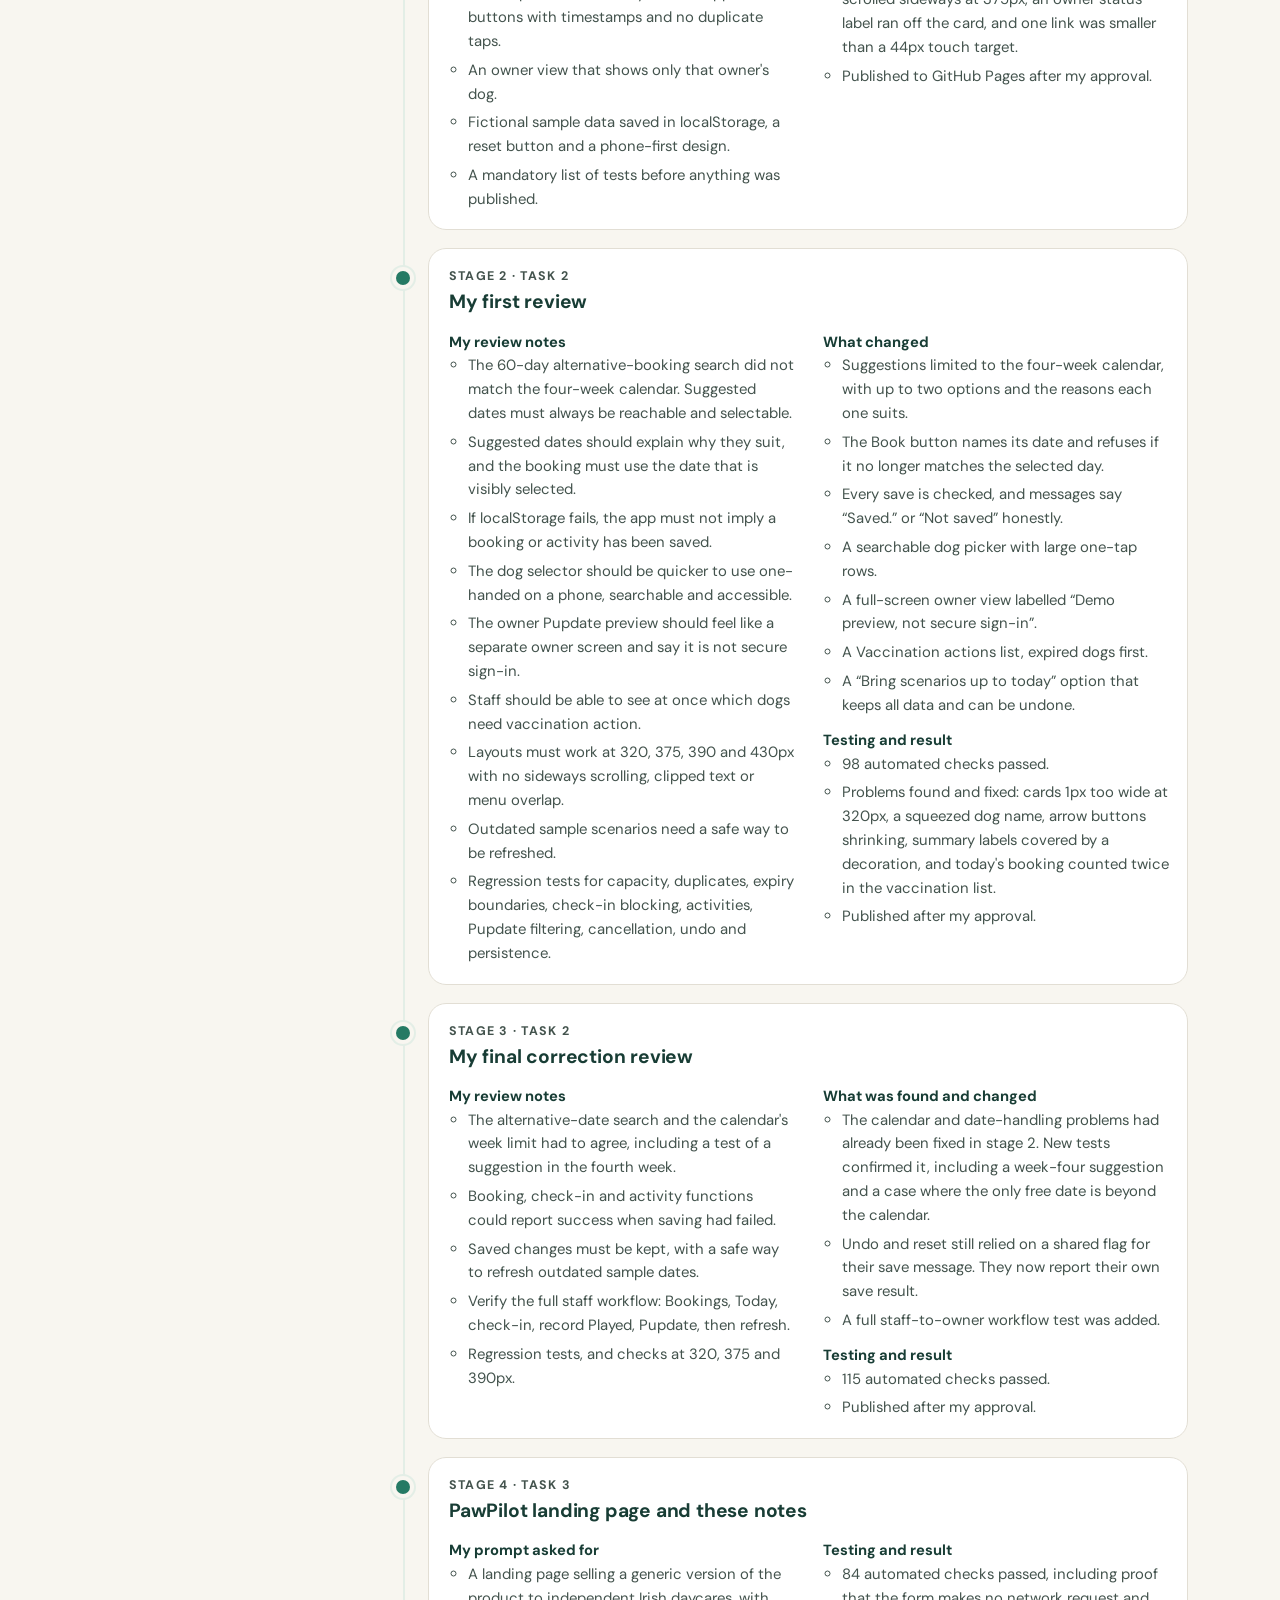
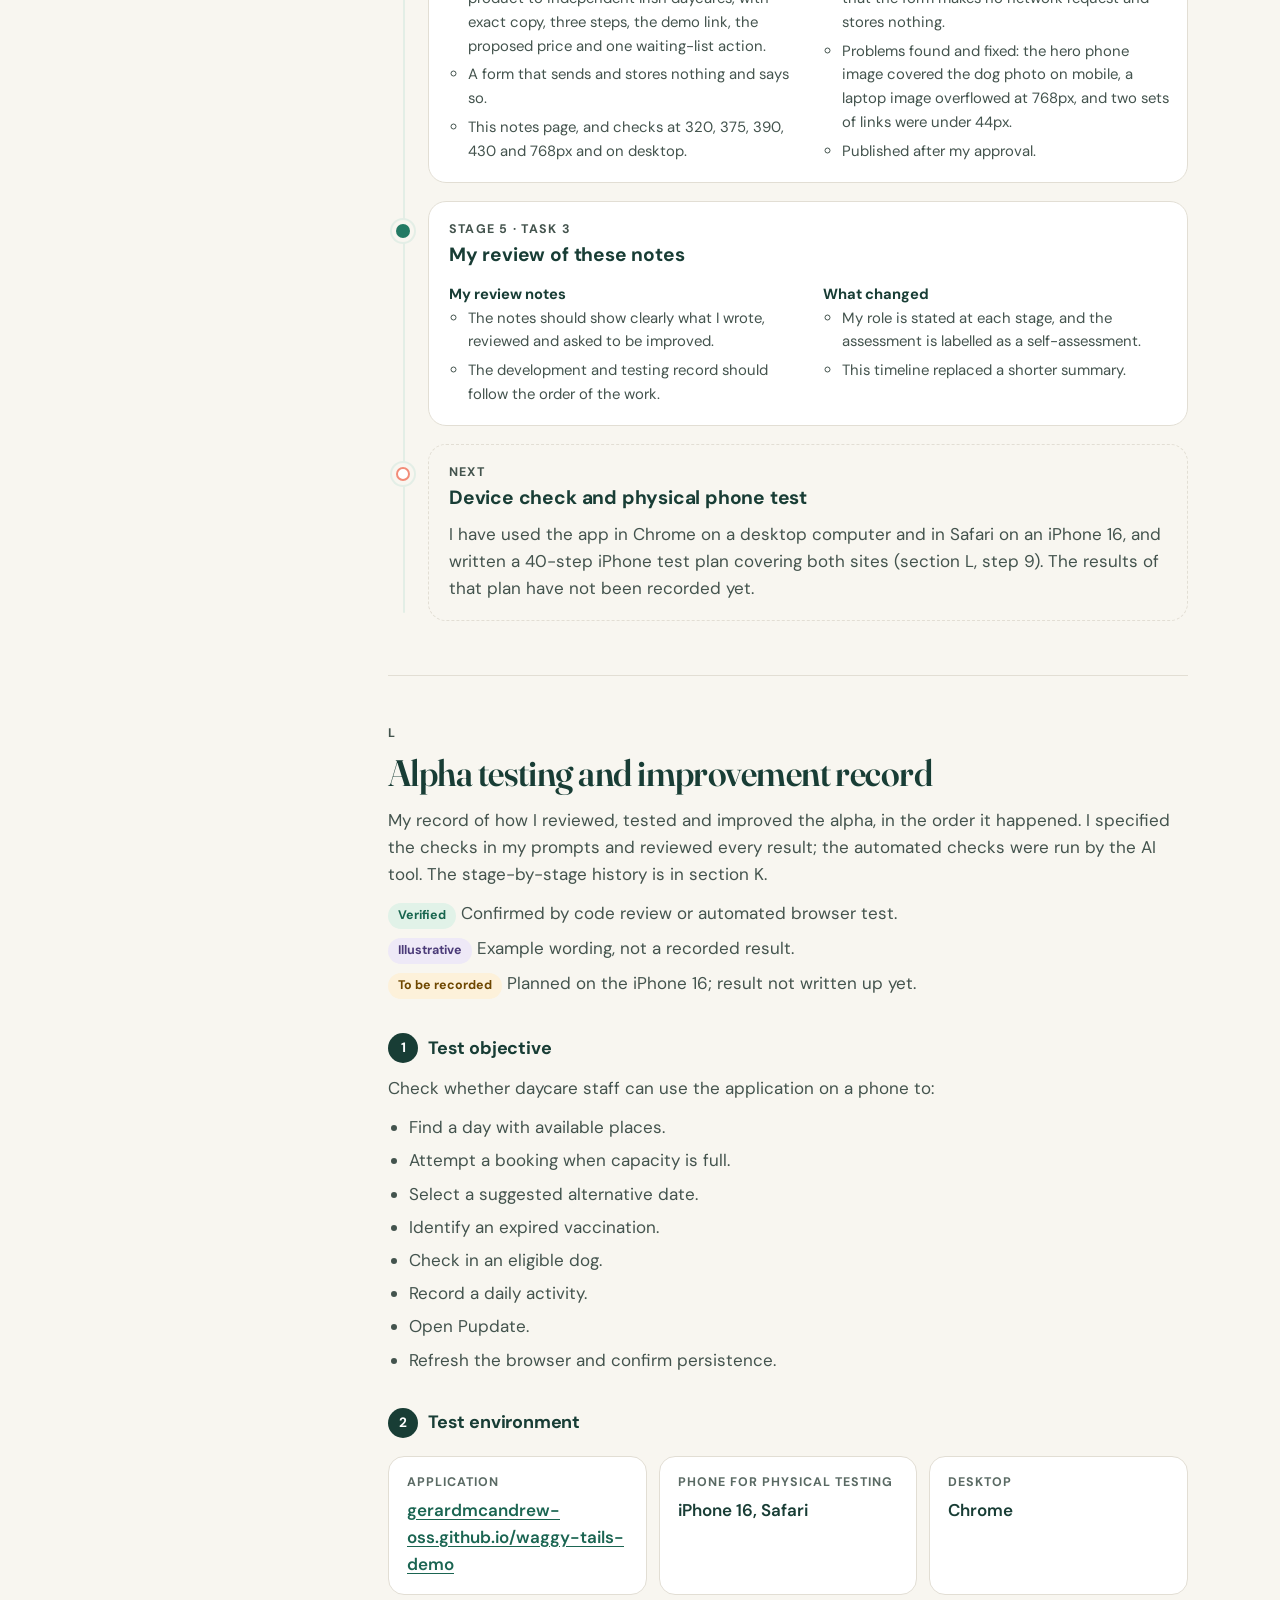
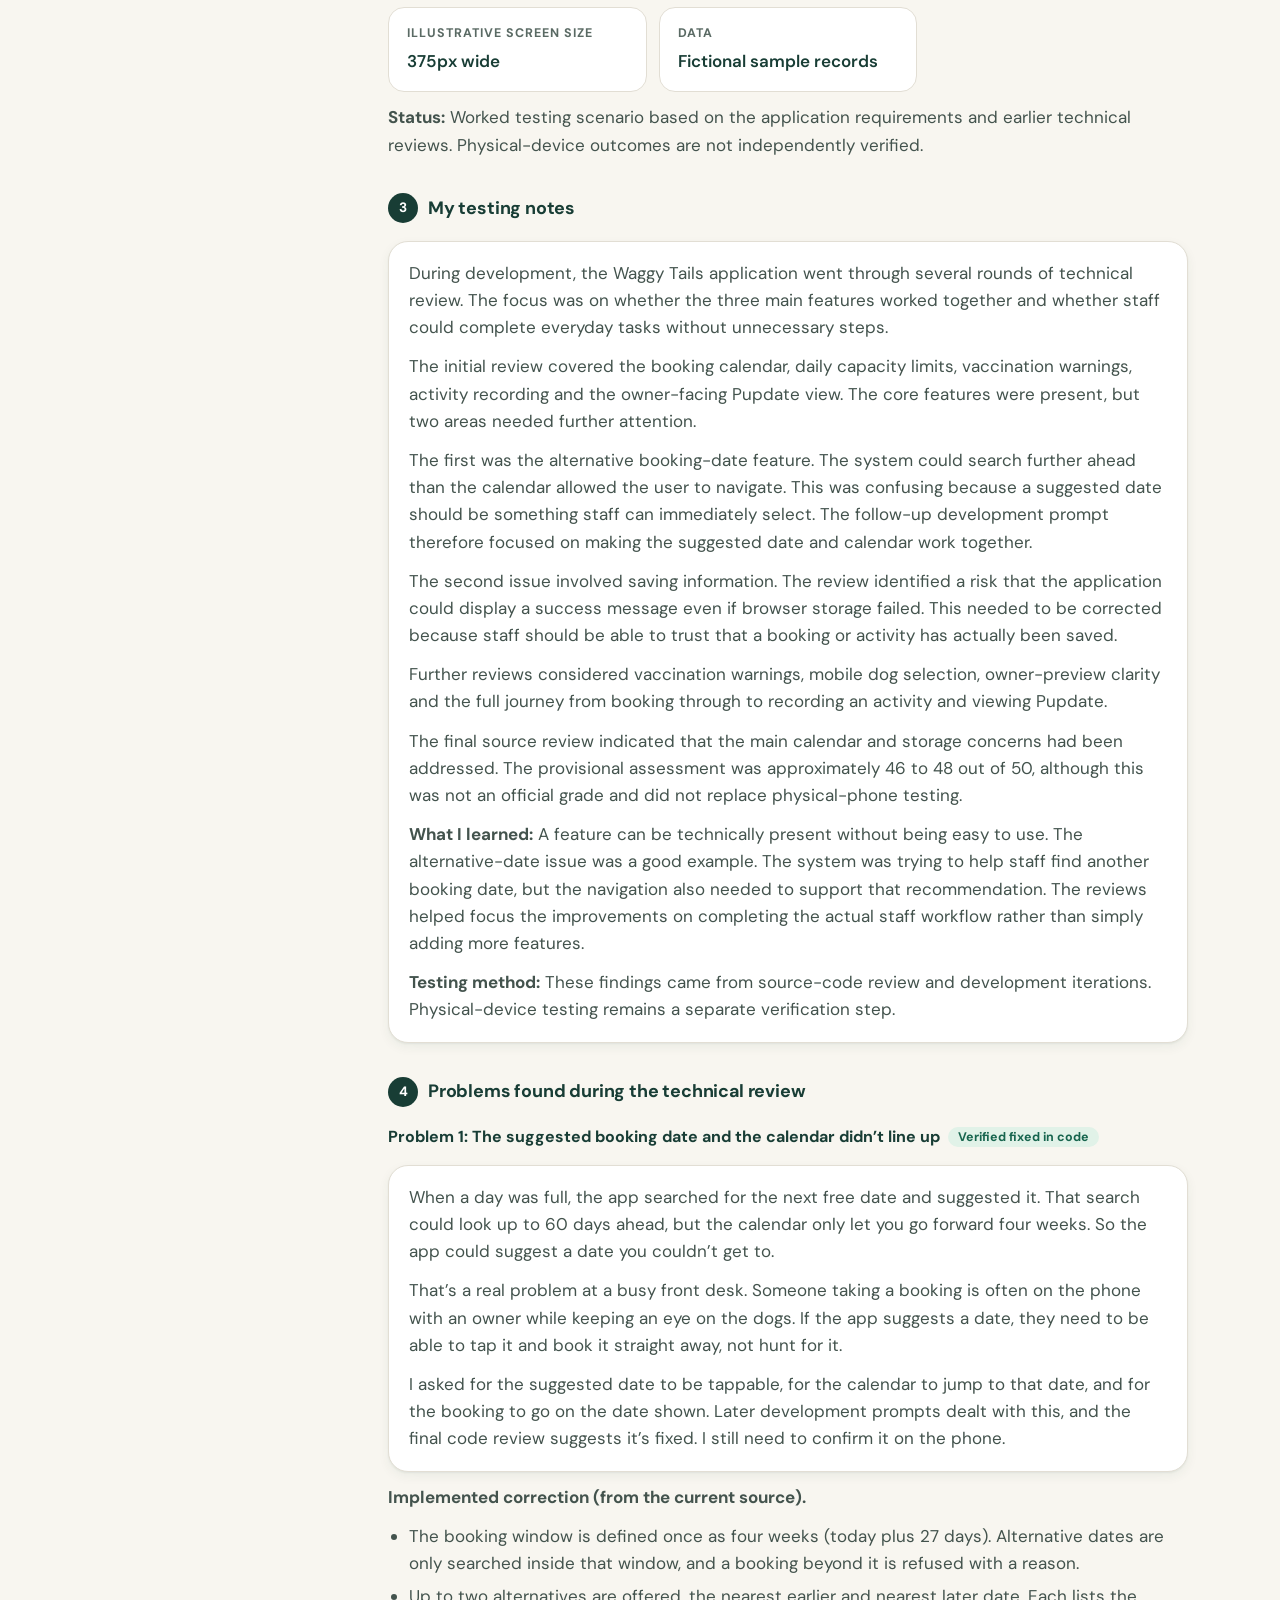
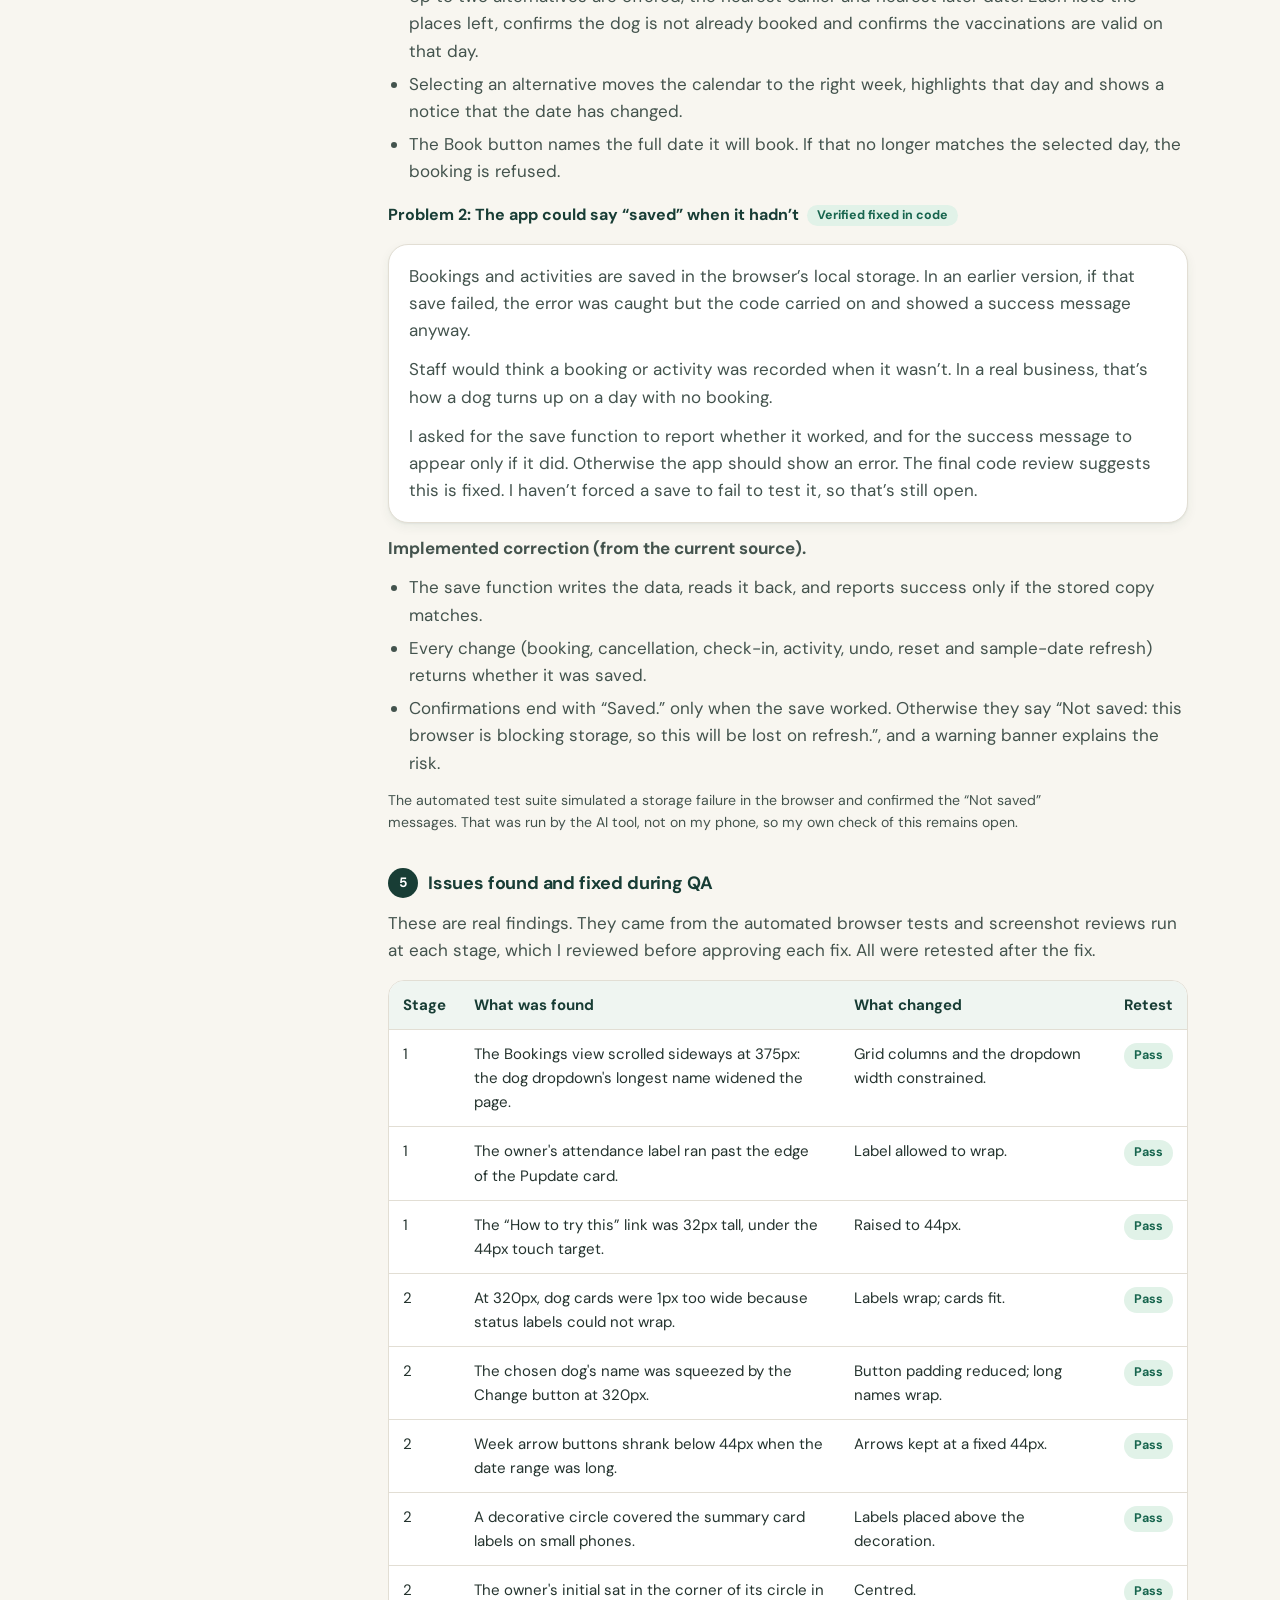
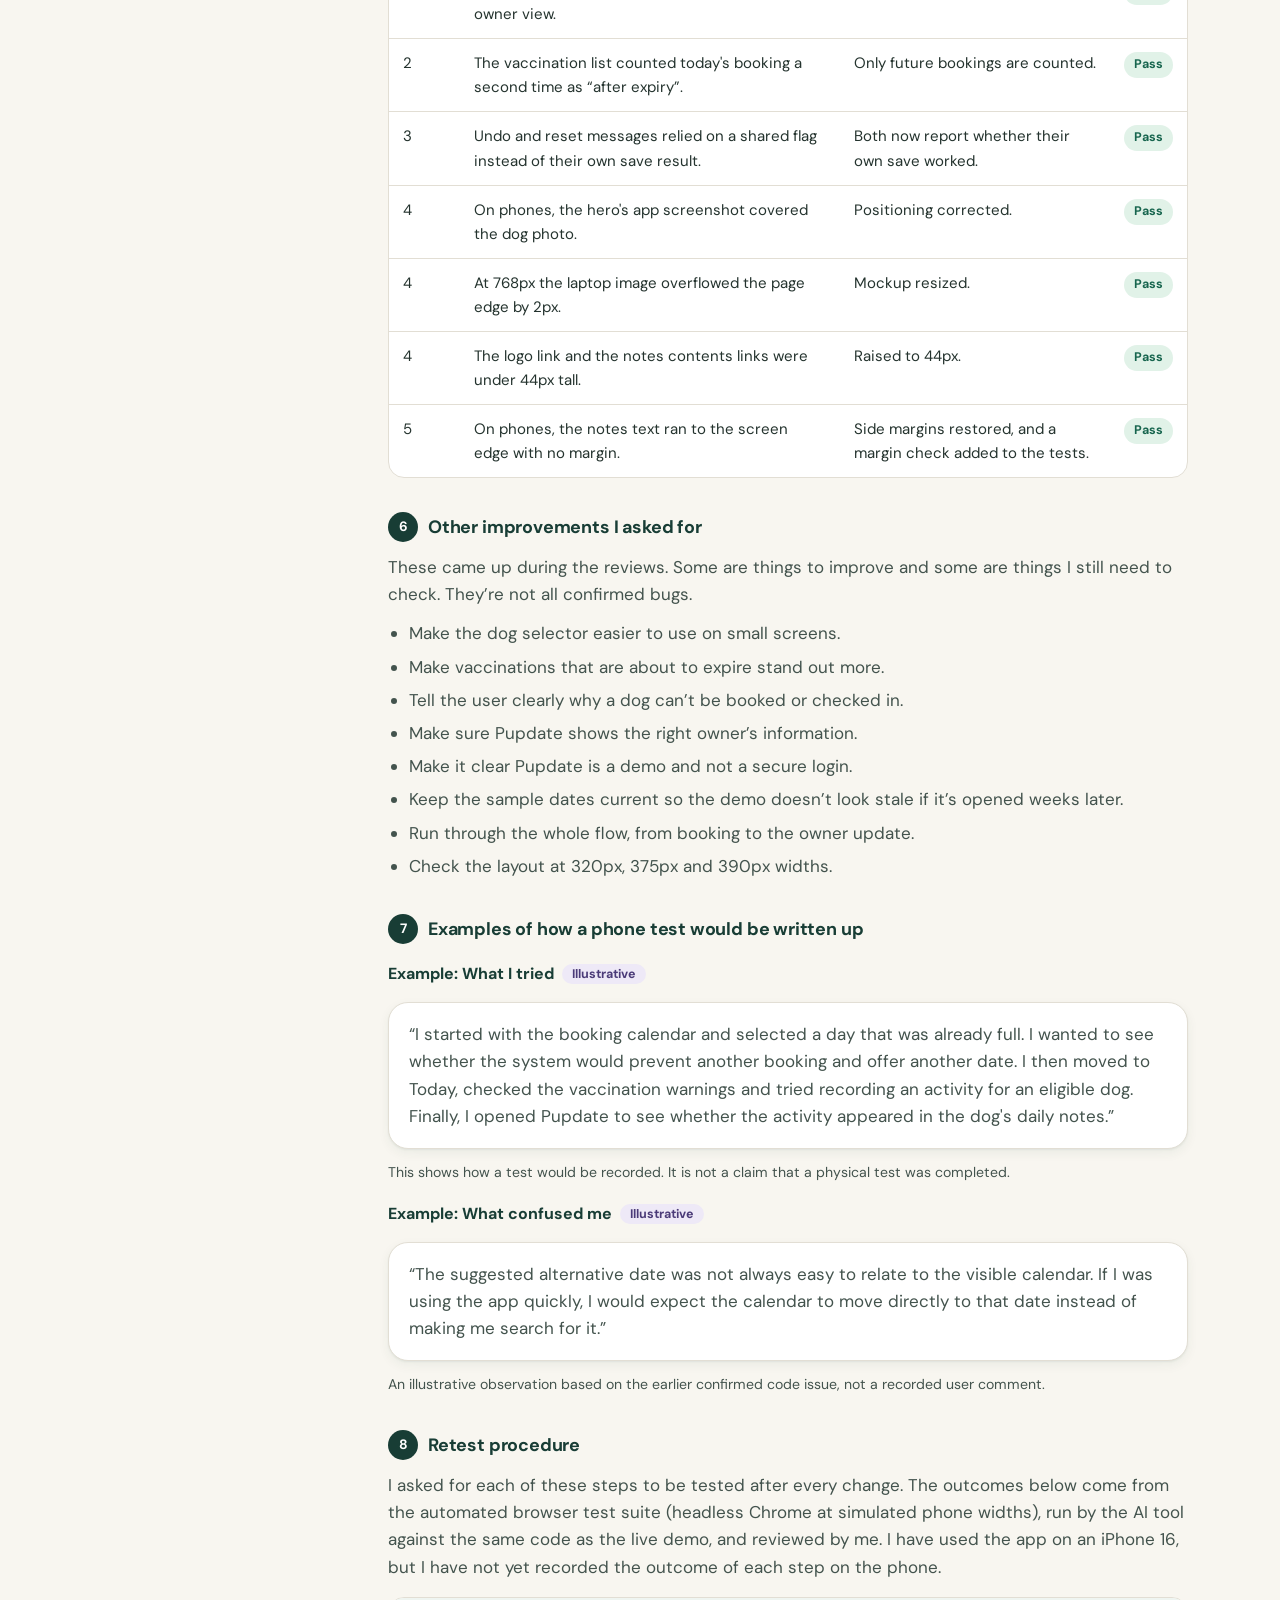
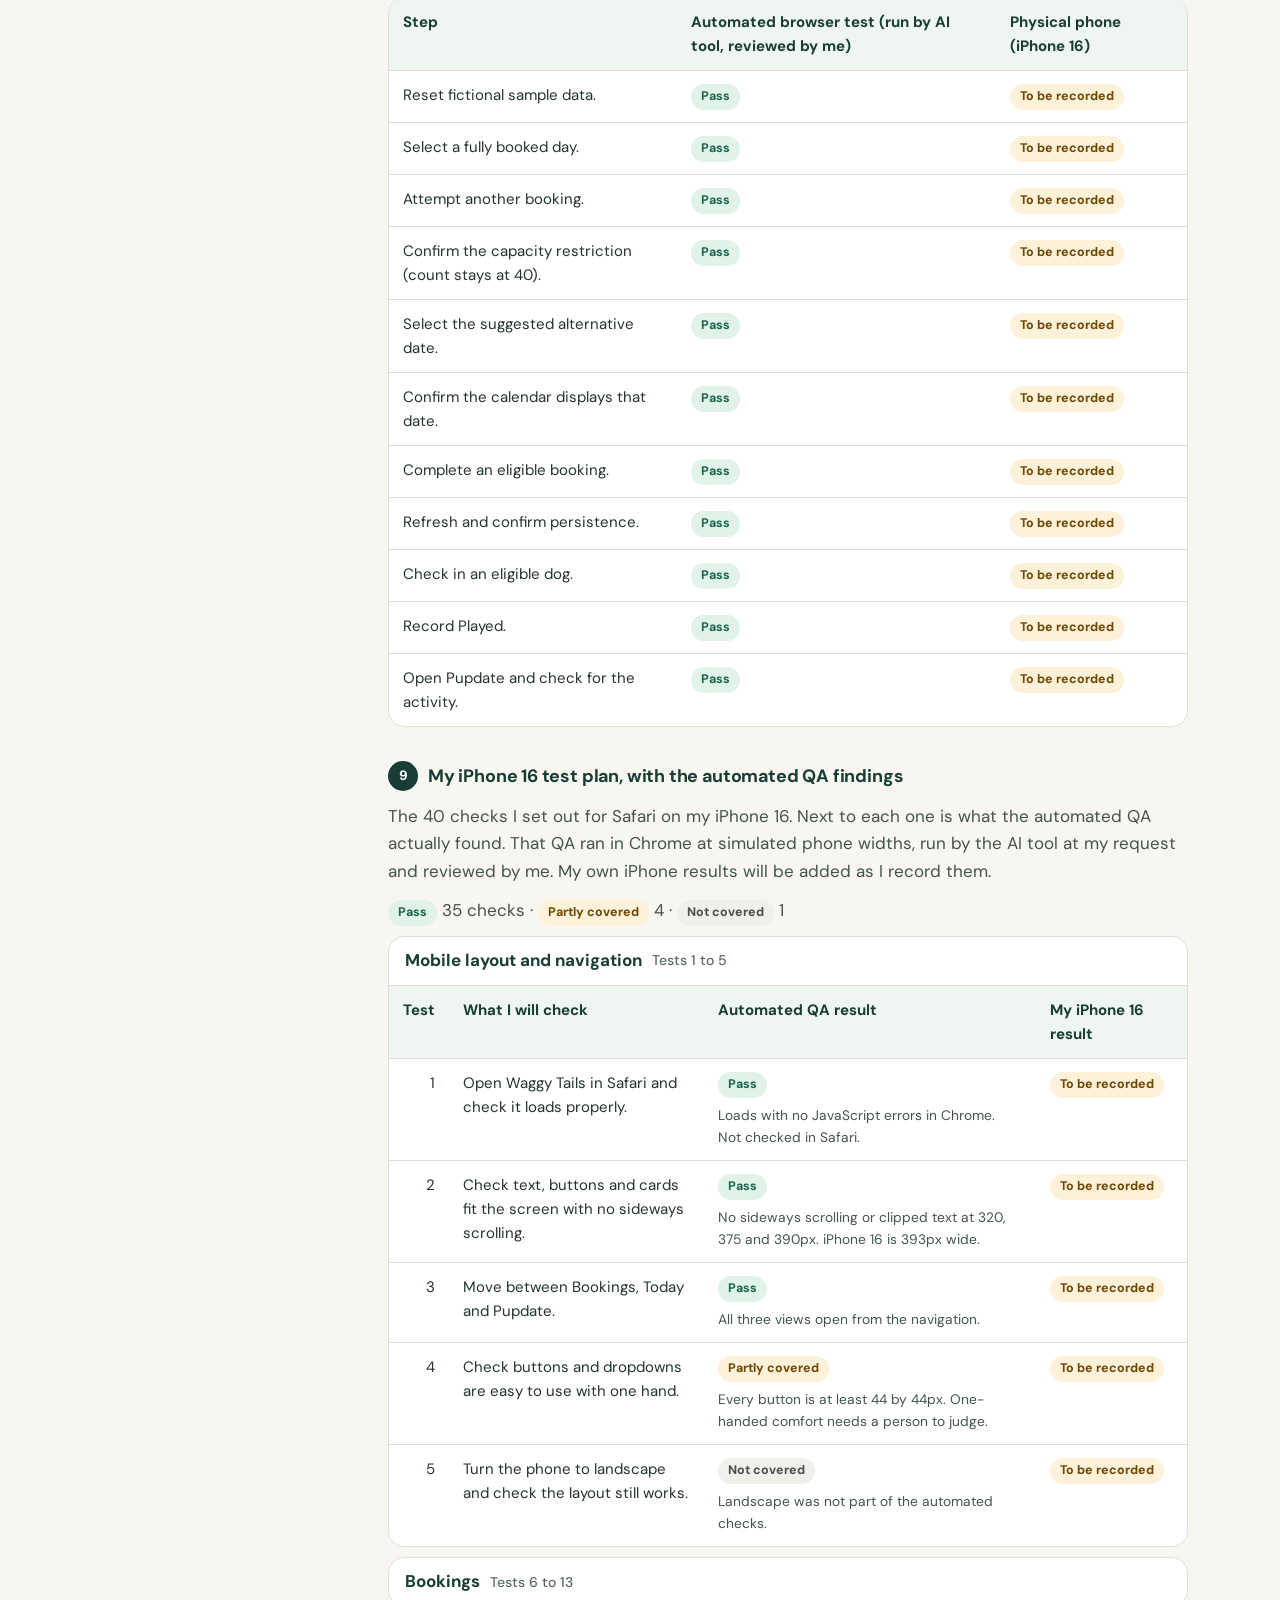
==== commit d06b879b: "Notes: add QA findings, automated results for the iPhone test plan and fixed-issue log" ====
--- a/notes.html
+++ b/notes.html
@@ -335,7 +335,7 @@
           <li class="tl-stage tl-next">
             <p class="tl-step">Next</p>
             <h3>Device check and physical phone test</h3>
-            <p>I have used the app in Chrome on a desktop computer and in Safari on an iPhone 16, and written a 40-step iPhone test plan covering both sites (section L, step 8). The results of that plan have not been recorded yet.</p>
+            <p>I have used the app in Chrome on a desktop computer and in Safari on an iPhone 16, and written a 40-step iPhone test plan covering both sites (section L, step 9). The results of that plan have not been recorded yet.</p>
           </li>
         </ol>
       </section>
@@ -414,7 +414,30 @@
         </ul>
         <p class="note">The automated test suite simulated a storage failure in the browser and confirmed the “Not saved” messages. That was run by the AI tool, not on my phone, so my own check of this remains open.</p>
 
-        <h3 class="l-step"><span>5</span>Other improvements I asked for</h3>
+        <h3 class="l-step"><span>5</span>Issues found and fixed during QA</h3>
+        <p>These are real findings. They came from the automated browser tests and screenshot reviews run at each stage, which I reviewed before approving each fix. All were retested after the fix.</p>
+        <div class="table-wrap"><table>
+          <caption class="sr-only">Issues found and fixed during QA</caption>
+          <thead><tr><th scope="col">Stage</th><th scope="col">What was found</th><th scope="col">What changed</th><th scope="col">Retest</th></tr></thead>
+          <tbody>
+            <tr><td>1</td><td>The Bookings view scrolled sideways at 375px: the dog dropdown's longest name widened the page.</td><td>Grid columns and the dropdown width constrained.</td><td><span class="status status-pass">Pass</span></td></tr>
+            <tr><td>1</td><td>The owner's attendance label ran past the edge of the Pupdate card.</td><td>Label allowed to wrap.</td><td><span class="status status-pass">Pass</span></td></tr>
+            <tr><td>1</td><td>The “How to try this” link was 32px tall, under the 44px touch target.</td><td>Raised to 44px.</td><td><span class="status status-pass">Pass</span></td></tr>
+            <tr><td>2</td><td>At 320px, dog cards were 1px too wide because status labels could not wrap.</td><td>Labels wrap; cards fit.</td><td><span class="status status-pass">Pass</span></td></tr>
+            <tr><td>2</td><td>The chosen dog's name was squeezed by the Change button at 320px.</td><td>Button padding reduced; long names wrap.</td><td><span class="status status-pass">Pass</span></td></tr>
+            <tr><td>2</td><td>Week arrow buttons shrank below 44px when the date range was long.</td><td>Arrows kept at a fixed 44px.</td><td><span class="status status-pass">Pass</span></td></tr>
+            <tr><td>2</td><td>A decorative circle covered the summary card labels on small phones.</td><td>Labels placed above the decoration.</td><td><span class="status status-pass">Pass</span></td></tr>
+            <tr><td>2</td><td>The owner's initial sat in the corner of its circle in owner view.</td><td>Centred.</td><td><span class="status status-pass">Pass</span></td></tr>
+            <tr><td>2</td><td>The vaccination list counted today's booking a second time as “after expiry”.</td><td>Only future bookings are counted.</td><td><span class="status status-pass">Pass</span></td></tr>
+            <tr><td>3</td><td>Undo and reset messages relied on a shared flag instead of their own save result.</td><td>Both now report whether their own save worked.</td><td><span class="status status-pass">Pass</span></td></tr>
+            <tr><td>4</td><td>On phones, the hero's app screenshot covered the dog photo.</td><td>Positioning corrected.</td><td><span class="status status-pass">Pass</span></td></tr>
+            <tr><td>4</td><td>At 768px the laptop image overflowed the page edge by 2px.</td><td>Mockup resized.</td><td><span class="status status-pass">Pass</span></td></tr>
+            <tr><td>4</td><td>The logo link and the notes contents links were under 44px tall.</td><td>Raised to 44px.</td><td><span class="status status-pass">Pass</span></td></tr>
+            <tr><td>5</td><td>On phones, the notes text ran to the screen edge with no margin.</td><td>Side margins restored, and a margin check added to the tests.</td><td><span class="status status-pass">Pass</span></td></tr>
+          </tbody>
+        </table></div>
+
+        <h3 class="l-step"><span>6</span>Other improvements I asked for</h3>
         <p>These came up during the reviews. Some are things to improve and some are things I still need to check. They’re not all confirmed bugs.</p>
         <ul>
           <li>Make the dog selector easier to use on small screens.</li>
@@ -427,7 +450,7 @@
           <li>Check the layout at 320px, 375px and 390px widths.</li>
         </ul>
 
-        <h3 class="l-step"><span>6</span>Examples of how a phone test would be written up</h3>
+        <h3 class="l-step"><span>7</span>Examples of how a phone test would be written up</h3>
         <h4 class="sub-h">Example: What I tried <span class="status status-ill">Illustrative</span></h4>
         <div class="callout"><p>“I started with the booking calendar and selected a day that was already full. I wanted to see whether the system would prevent another booking and offer another date. I then moved to Today, checked the vaccination warnings and tried recording an activity for an eligible dog. Finally, I opened Pupdate to see whether the activity appeared in the dog's daily notes.”</p></div>
         <p class="note">This shows how a test would be recorded. It is not a claim that a physical test was completed.</p>
@@ -438,7 +461,7 @@
         <p class="note">An illustrative observation based on the earlier confirmed code issue, not a recorded user comment.</p>
 
 
-        <h3 class="l-step"><span>7</span>Retest procedure</h3>
+        <h3 class="l-step"><span>8</span>Retest procedure</h3>
 
         <p>I asked for each of these steps to be tested after every change. The outcomes below come from the automated browser test suite (headless Chrome at simulated phone widths), run by the AI tool against the same code as the live demo, and reviewed by me. I have used the app on an iPhone 16, but I have not yet recorded the outcome of each step on the phone.</p>
         <div class="table-wrap">
@@ -462,58 +485,59 @@
         </div>
 
 
-        <h3 class="l-step"><span>8</span>My iPhone 16 test plan</h3>
-        <p>The 40 checks I set out to carry out in Safari on my iPhone 16, covering both the Waggy Tails demo and this PawPilot site. Results will be added as I record them; none are claimed yet.</p>
+        <h3 class="l-step"><span>9</span>My iPhone 16 test plan, with the automated QA findings</h3>
+        <p>The 40 checks I set out for Safari on my iPhone 16. Next to each one is what the automated QA actually found. That QA ran in Chrome at simulated phone widths, run by the AI tool at my request and reviewed by me. My own iPhone results will be added as I record them.</p>
+        <p><span class="status status-pass">Pass</span> 35 checks · <span class="status status-part">Partly covered</span> 4 · <span class="status status-none">Not covered</span> 1</p>
           <details class="plan-group" open>
             <summary>Mobile layout and navigation <span class="note">Tests 1 to 5</span></summary>
-            <div class="table-wrap"><table>
+            <div class="table-wrap"><table class="plan-table">
               <caption class="sr-only">Mobile layout and navigation tests</caption>
-              <thead><tr><th scope="col" class="num">Test</th><th scope="col">What I will check on the iPhone 16</th><th scope="col">Result</th></tr></thead>
-              <tbody><tr><td class="num">1</td><td>Open Waggy Tails in Safari and check it loads properly.</td><td><span class="status status-open">To be recorded</span></td></tr><tr><td class="num">2</td><td>Check text, buttons and cards fit the screen with no sideways scrolling.</td><td><span class="status status-open">To be recorded</span></td></tr><tr><td class="num">3</td><td>Move between Bookings, Today and Pupdate.</td><td><span class="status status-open">To be recorded</span></td></tr><tr><td class="num">4</td><td>Check buttons and dropdowns are easy to use with one hand.</td><td><span class="status status-open">To be recorded</span></td></tr><tr><td class="num">5</td><td>Turn the phone to landscape and check the layout still works.</td><td><span class="status status-open">To be recorded</span></td></tr></tbody>
+              <thead><tr><th scope="col" class="num">Test</th><th scope="col">What I will check</th><th scope="col">Automated QA result</th><th scope="col">My iPhone 16 result</th></tr></thead>
+              <tbody><tr><td data-label="Test" class="num">1</td><td data-label="What I will check">Open Waggy Tails in Safari and check it loads properly.</td><td data-label="Automated QA result"><span class="status status-pass">Pass</span><span class="qa-note">Loads with no JavaScript errors in Chrome. Not checked in Safari.</span></td><td data-label="My iPhone 16 result"><span class="status status-open">To be recorded</span></td></tr><tr><td data-label="Test" class="num">2</td><td data-label="What I will check">Check text, buttons and cards fit the screen with no sideways scrolling.</td><td data-label="Automated QA result"><span class="status status-pass">Pass</span><span class="qa-note">No sideways scrolling or clipped text at 320, 375 and 390px. iPhone 16 is 393px wide.</span></td><td data-label="My iPhone 16 result"><span class="status status-open">To be recorded</span></td></tr><tr><td data-label="Test" class="num">3</td><td data-label="What I will check">Move between Bookings, Today and Pupdate.</td><td data-label="Automated QA result"><span class="status status-pass">Pass</span><span class="qa-note">All three views open from the navigation.</span></td><td data-label="My iPhone 16 result"><span class="status status-open">To be recorded</span></td></tr><tr><td data-label="Test" class="num">4</td><td data-label="What I will check">Check buttons and dropdowns are easy to use with one hand.</td><td data-label="Automated QA result"><span class="status status-part">Partly covered</span><span class="qa-note">Every button is at least 44 by 44px. One-handed comfort needs a person to judge.</span></td><td data-label="My iPhone 16 result"><span class="status status-open">To be recorded</span></td></tr><tr><td data-label="Test" class="num">5</td><td data-label="What I will check">Turn the phone to landscape and check the layout still works.</td><td data-label="Automated QA result"><span class="status status-none">Not covered</span><span class="qa-note">Landscape was not part of the automated checks.</span></td><td data-label="My iPhone 16 result"><span class="status status-open">To be recorded</span></td></tr></tbody>
             </table></div>
           </details>
           <details class="plan-group">
             <summary>Bookings <span class="note">Tests 6 to 13</span></summary>
-            <div class="table-wrap"><table>
+            <div class="table-wrap"><table class="plan-table">
               <caption class="sr-only">Bookings tests</caption>
-              <thead><tr><th scope="col" class="num">Test</th><th scope="col">What I will check on the iPhone 16</th><th scope="col">Result</th></tr></thead>
-              <tbody><tr><td class="num">6</td><td>Open the weekly calendar and check booking numbers and capacity are shown correctly.</td><td><span class="status status-open">To be recorded</span></td></tr><tr><td class="num">7</td><td>Pick a day with spaces left and book an eligible dog.</td><td><span class="status status-open">To be recorded</span></td></tr><tr><td class="num">8</td><td>Try to book another dog on a day that’s already at its 40-dog limit.</td><td><span class="status status-open">To be recorded</span></td></tr><tr><td class="num">9</td><td>Check the app stops the overbooking and the message makes sense.</td><td><span class="status status-open">To be recorded</span></td></tr><tr><td class="num">10</td><td>Tap the suggested alternative date and check the calendar jumps to it.</td><td><span class="status status-open">To be recorded</span></td></tr><tr><td class="num">11</td><td>Book on the alternative date and check that day’s total goes up, not a different day’s.</td><td><span class="status status-open">To be recorded</span></td></tr><tr><td class="num">12</td><td>Try to book a dog whose vaccinations have expired and check it’s blocked.</td><td><span class="status status-open">To be recorded</span></td></tr><tr><td class="num">13</td><td>Refresh Safari and check the bookings are still there.</td><td><span class="status status-open">To be recorded</span></td></tr></tbody>
+              <thead><tr><th scope="col" class="num">Test</th><th scope="col">What I will check</th><th scope="col">Automated QA result</th><th scope="col">My iPhone 16 result</th></tr></thead>
+              <tbody><tr><td data-label="Test" class="num">6</td><td data-label="What I will check">Open the weekly calendar and check booking numbers and capacity are shown correctly.</td><td data-label="Automated QA result"><span class="status status-pass">Pass</span><span class="qa-note">Full day shows 40/40 and the quiet day 20/40, counted from booking records.</span></td><td data-label="My iPhone 16 result"><span class="status status-open">To be recorded</span></td></tr><tr><td data-label="Test" class="num">7</td><td data-label="What I will check">Pick a day with spaces left and book an eligible dog.</td><td data-label="Automated QA result"><span class="status status-pass">Pass</span><span class="qa-note">Booking accepted and saved.</span></td><td data-label="My iPhone 16 result"><span class="status status-open">To be recorded</span></td></tr><tr><td data-label="Test" class="num">8</td><td data-label="What I will check">Try to book another dog on a day that’s already at its 40-dog limit.</td><td data-label="Automated QA result"><span class="status status-pass">Pass</span><span class="qa-note">Refused; the count stays at 40.</span></td><td data-label="My iPhone 16 result"><span class="status status-open">To be recorded</span></td></tr><tr><td data-label="Test" class="num">9</td><td data-label="What I will check">Check the app stops the overbooking and the message makes sense.</td><td data-label="Automated QA result"><span class="status status-pass">Pass</span><span class="qa-note">Message reads, for example, “Friday 23 October is fully booked (40 of 40 places taken).”</span></td><td data-label="My iPhone 16 result"><span class="status status-open">To be recorded</span></td></tr><tr><td data-label="Test" class="num">10</td><td data-label="What I will check">Tap the suggested alternative date and check the calendar jumps to it.</td><td data-label="Automated QA result"><span class="status status-pass">Pass</span><span class="qa-note">Calendar moves to the right week and highlights the date, including a date in week four.</span></td><td data-label="My iPhone 16 result"><span class="status status-open">To be recorded</span></td></tr><tr><td data-label="Test" class="num">11</td><td data-label="What I will check">Book on the alternative date and check that day’s total goes up, not a different day’s.</td><td data-label="Automated QA result"><span class="status status-pass">Pass</span><span class="qa-note">Booking lands on the date shown on the button; a stale date is refused.</span></td><td data-label="My iPhone 16 result"><span class="status status-open">To be recorded</span></td></tr><tr><td data-label="Test" class="num">12</td><td data-label="What I will check">Try to book a dog whose vaccinations have expired and check it’s blocked.</td><td data-label="Automated QA result"><span class="status status-pass">Pass</span><span class="qa-note">Blocked, naming the expired vaccination.</span></td><td data-label="My iPhone 16 result"><span class="status status-open">To be recorded</span></td></tr><tr><td data-label="Test" class="num">13</td><td data-label="What I will check">Refresh Safari and check the bookings are still there.</td><td data-label="Automated QA result"><span class="status status-pass">Pass</span><span class="qa-note">Bookings survive a page reload (Chrome).</span></td><td data-label="My iPhone 16 result"><span class="status status-open">To be recorded</span></td></tr></tbody>
             </table></div>
           </details>
           <details class="plan-group">
             <summary>Today and vaccination checks <span class="note">Tests 14 to 20</span></summary>
-            <div class="table-wrap"><table>
+            <div class="table-wrap"><table class="plan-table">
               <caption class="sr-only">Today and vaccination checks tests</caption>
-              <thead><tr><th scope="col" class="num">Test</th><th scope="col">What I will check on the iPhone 16</th><th scope="col">Result</th></tr></thead>
-              <tbody><tr><td class="num">14</td><td>Open Today and check the right dogs are listed.</td><td><span class="status status-open">To be recorded</span></td></tr><tr><td class="num">15</td><td>Find a vaccination due to expire within 14 days and check it shows an amber warning.</td><td><span class="status status-open">To be recorded</span></td></tr><tr><td class="num">16</td><td>Find an expired vaccination and check it shows a red warning.</td><td><span class="status status-open">To be recorded</span></td></tr><tr><td class="num">17</td><td>Try to check in a dog with expired vaccinations and check the app won’t allow it.</td><td><span class="status status-open">To be recorded</span></td></tr><tr><td class="num">18</td><td>Check in an eligible dog and check its status changes.</td><td><span class="status status-open">To be recorded</span></td></tr><tr><td class="num">19</td><td>Log Ate, Walked, Played and Napped for an eligible dog.</td><td><span class="status status-open">To be recorded</span></td></tr><tr><td class="num">20</td><td>Refresh Safari and check the check-in and activities are still saved.</td><td><span class="status status-open">To be recorded</span></td></tr></tbody>
+              <thead><tr><th scope="col" class="num">Test</th><th scope="col">What I will check</th><th scope="col">Automated QA result</th><th scope="col">My iPhone 16 result</th></tr></thead>
+              <tbody><tr><td data-label="Test" class="num">14</td><td data-label="What I will check">Open Today and check the right dogs are listed.</td><td data-label="Automated QA result"><span class="status status-pass">Pass</span><span class="qa-note">Today lists the dogs booked for today, including a newly booked dog.</span></td><td data-label="My iPhone 16 result"><span class="status status-open">To be recorded</span></td></tr><tr><td data-label="Test" class="num">15</td><td data-label="What I will check">Find a vaccination due to expire within 14 days and check it shows an amber warning.</td><td data-label="Automated QA result"><span class="status status-pass">Pass</span><span class="qa-note">Amber at 10 and 14 days; not amber at 15 days.</span></td><td data-label="My iPhone 16 result"><span class="status status-open">To be recorded</span></td></tr><tr><td data-label="Test" class="num">16</td><td data-label="What I will check">Find an expired vaccination and check it shows a red warning.</td><td data-label="Automated QA result"><span class="status status-pass">Pass</span><span class="qa-note">Red for a record that expired yesterday.</span></td><td data-label="My iPhone 16 result"><span class="status status-open">To be recorded</span></td></tr><tr><td data-label="Test" class="num">17</td><td data-label="What I will check">Try to check in a dog with expired vaccinations and check the app won’t allow it.</td><td data-label="Automated QA result"><span class="status status-pass">Pass</span><span class="qa-note">Check-in button disabled with the reason; the logic also refuses.</span></td><td data-label="My iPhone 16 result"><span class="status status-open">To be recorded</span></td></tr><tr><td data-label="Test" class="num">18</td><td data-label="What I will check">Check in an eligible dog and check its status changes.</td><td data-label="Automated QA result"><span class="status status-pass">Pass</span><span class="qa-note">Status changes to checked in and the summary updates.</span></td><td data-label="My iPhone 16 result"><span class="status status-open">To be recorded</span></td></tr><tr><td data-label="Test" class="num">19</td><td data-label="What I will check">Log Ate, Walked, Played and Napped for an eligible dog.</td><td data-label="Automated QA result"><span class="status status-part">Partly covered</span><span class="qa-note">Played, Walked and Napped were tapped in tests. Ate uses the same button code but was not tapped.</span></td><td data-label="My iPhone 16 result"><span class="status status-open">To be recorded</span></td></tr><tr><td data-label="Test" class="num">20</td><td data-label="What I will check">Refresh Safari and check the check-in and activities are still saved.</td><td data-label="Automated QA result"><span class="status status-pass">Pass</span><span class="qa-note">Check-in and activities survive a page reload (Chrome).</span></td><td data-label="My iPhone 16 result"><span class="status status-open">To be recorded</span></td></tr></tbody>
             </table></div>
           </details>
           <details class="plan-group">
             <summary>Pupdate <span class="note">Tests 21 to 24</span></summary>
-            <div class="table-wrap"><table>
+            <div class="table-wrap"><table class="plan-table">
               <caption class="sr-only">Pupdate tests</caption>
-              <thead><tr><th scope="col" class="num">Test</th><th scope="col">What I will check on the iPhone 16</th><th scope="col">Result</th></tr></thead>
-              <tbody><tr><td class="num">21</td><td>Open Pupdate and check the activities show against the right dog.</td><td><span class="status status-open">To be recorded</span></td></tr><tr><td class="num">22</td><td>Switch between the sample owners and check each one only sees their own dog.</td><td><span class="status status-open">To be recorded</span></td></tr><tr><td class="num">23</td><td>Go back to Today, log another activity, and check Pupdate updates.</td><td><span class="status status-open">To be recorded</span></td></tr><tr><td class="num">24</td><td>Check it’s obvious the owner view is a demo, not a real secure login.</td><td><span class="status status-open">To be recorded</span></td></tr></tbody>
+              <thead><tr><th scope="col" class="num">Test</th><th scope="col">What I will check</th><th scope="col">Automated QA result</th><th scope="col">My iPhone 16 result</th></tr></thead>
+              <tbody><tr><td data-label="Test" class="num">21</td><td data-label="What I will check">Open Pupdate and check the activities show against the right dog.</td><td data-label="Automated QA result"><span class="status status-pass">Pass</span><span class="qa-note">Played appeared on the right dog at the recorded time.</span></td><td data-label="My iPhone 16 result"><span class="status status-open">To be recorded</span></td></tr><tr><td data-label="Test" class="num">22</td><td data-label="What I will check">Switch between the sample owners and check each one only sees their own dog.</td><td data-label="Automated QA result"><span class="status status-pass">Pass</span><span class="qa-note">Checked for three sample owners: no other owner or dog names appear.</span></td><td data-label="My iPhone 16 result"><span class="status status-open">To be recorded</span></td></tr><tr><td data-label="Test" class="num">23</td><td data-label="What I will check">Go back to Today, log another activity, and check Pupdate updates.</td><td data-label="Automated QA result"><span class="status status-pass">Pass</span><span class="qa-note">New activity appears in Pupdate.</span></td><td data-label="My iPhone 16 result"><span class="status status-open">To be recorded</span></td></tr><tr><td data-label="Test" class="num">24</td><td data-label="What I will check">Check it’s obvious the owner view is a demo, not a real secure login.</td><td data-label="Automated QA result"><span class="status status-pass">Pass</span><span class="qa-note">“Demo preview, not secure sign-in” shown on every owner screen.</span></td><td data-label="My iPhone 16 result"><span class="status status-open">To be recorded</span></td></tr></tbody>
             </table></div>
           </details>
           <details class="plan-group">
             <summary>Reliability <span class="note">Tests 25 to 29</span></summary>
-            <div class="table-wrap"><table>
+            <div class="table-wrap"><table class="plan-table">
               <caption class="sr-only">Reliability tests</caption>
-              <thead><tr><th scope="col" class="num">Test</th><th scope="col">What I will check on the iPhone 16</th><th scope="col">Result</th></tr></thead>
-              <tbody><tr><td class="num">25</td><td>Switch between all three views a few times and check nothing changes or goes missing.</td><td><span class="status status-open">To be recorded</span></td></tr><tr><td class="num">26</td><td>Close Safari, reopen the app and check saved information is still there.</td><td><span class="status status-open">To be recorded</span></td></tr><tr><td class="num">27</td><td>Try an incomplete or invalid booking and check the error message is clear.</td><td><span class="status status-open">To be recorded</span></td></tr><tr><td class="num">28</td><td>Check success messages only appear once something has actually saved.</td><td><span class="status status-open">To be recorded</span></td></tr><tr><td class="num">29</td><td>If there’s a reset option, reset the sample data and check the original records come back.</td><td><span class="status status-open">To be recorded</span></td></tr></tbody>
+              <thead><tr><th scope="col" class="num">Test</th><th scope="col">What I will check</th><th scope="col">Automated QA result</th><th scope="col">My iPhone 16 result</th></tr></thead>
+              <tbody><tr><td data-label="Test" class="num">25</td><td data-label="What I will check">Switch between all three views a few times and check nothing changes or goes missing.</td><td data-label="Automated QA result"><span class="status status-part">Partly covered</span><span class="qa-note">Each view opened in turn with data intact; rapid repeated switching was not tested.</span></td><td data-label="My iPhone 16 result"><span class="status status-open">To be recorded</span></td></tr><tr><td data-label="Test" class="num">26</td><td data-label="What I will check">Close Safari, reopen the app and check saved information is still there.</td><td data-label="Automated QA result"><span class="status status-part">Partly covered</span><span class="qa-note">Page reload keeps data. Fully closing and reopening the browser was not tested.</span></td><td data-label="My iPhone 16 result"><span class="status status-open">To be recorded</span></td></tr><tr><td data-label="Test" class="num">27</td><td data-label="What I will check">Try an incomplete or invalid booking and check the error message is clear.</td><td data-label="Automated QA result"><span class="status status-pass">Pass</span><span class="qa-note">Book stays disabled until a dog is chosen; blocked bookings list each reason.</span></td><td data-label="My iPhone 16 result"><span class="status status-open">To be recorded</span></td></tr><tr><td data-label="Test" class="num">28</td><td data-label="What I will check">Check success messages only appear once something has actually saved.</td><td data-label="Automated QA result"><span class="status status-pass">Pass</span><span class="qa-note">With storage forced to fail, every message said “Not saved” instead of “Saved.”</span></td><td data-label="My iPhone 16 result"><span class="status status-open">To be recorded</span></td></tr><tr><td data-label="Test" class="num">29</td><td data-label="What I will check">If there’s a reset option, reset the sample data and check the original records come back.</td><td data-label="Automated QA result"><span class="status status-pass">Pass</span><span class="qa-note">Reset restores the original records and survives a reload.</span></td><td data-label="My iPhone 16 result"><span class="status status-open">To be recorded</span></td></tr></tbody>
             </table></div>
           </details>
           <details class="plan-group">
             <summary>PawPilot landing page <span class="note">Tests 30 to 40</span></summary>
-            <div class="table-wrap"><table>
+            <div class="table-wrap"><table class="plan-table">
               <caption class="sr-only">PawPilot landing page tests</caption>
-              <thead><tr><th scope="col" class="num">Test</th><th scope="col">What I will check on the iPhone 16</th><th scope="col">Result</th></tr></thead>
-              <tbody><tr><td class="num">30</td><td>Open the PawPilot landing page on the iPhone 16.</td><td><span class="status status-open">To be recorded</span></td></tr><tr><td class="num">31</td><td>Check the headline and main button are visible and easy to read.</td><td><span class="status status-open">To be recorded</span></td></tr><tr><td class="num">32</td><td>Scroll the whole page and look for overlapping text, broken images or sideways scrolling.</td><td><span class="status status-open">To be recorded</span></td></tr><tr><td class="num">33</td><td>Tap Features, How it works and Pricing and check each one goes to the right section.</td><td><span class="status status-open">To be recorded</span></td></tr><tr><td class="num">34</td><td>Check How it works has exactly three steps.</td><td><span class="status status-open">To be recorded</span></td></tr><tr><td class="num">35</td><td>Tap Try the demo and check it opens Waggy Tails.</td><td><span class="status status-open">To be recorded</span></td></tr><tr><td class="num">36</td><td>Check the €149 setup fee and €39 monthly price are clearly shown.</td><td><span class="status status-open">To be recorded</span></td></tr><tr><td class="num">37</td><td>Fill in the waiting-list form with made-up details and check the thank-you message doesn’t claim anything that didn’t happen.</td><td><span class="status status-open">To be recorded</span></td></tr><tr><td class="num">38</td><td>Check the form doesn’t send or store anything entered.</td><td><span class="status status-open">To be recorded</span></td></tr><tr><td class="num">39</td><td>Tap Behind the build in the footer and check notes.html opens.</td><td><span class="status status-open">To be recorded</span></td></tr><tr><td class="num">40</td><td>Check the notes page reads well on the iPhone 16 and covers the original hunch, the product research, the development journey and this testing record.</td><td><span class="status status-open">To be recorded</span></td></tr></tbody>
+              <thead><tr><th scope="col" class="num">Test</th><th scope="col">What I will check</th><th scope="col">Automated QA result</th><th scope="col">My iPhone 16 result</th></tr></thead>
+              <tbody><tr><td data-label="Test" class="num">30</td><td data-label="What I will check">Open the PawPilot landing page on the iPhone 16.</td><td data-label="Automated QA result"><span class="status status-pass">Pass</span><span class="qa-note">Loads with no errors at 390 and 430px (simulated).</span></td><td data-label="My iPhone 16 result"><span class="status status-open">To be recorded</span></td></tr><tr><td data-label="Test" class="num">31</td><td data-label="What I will check">Check the headline and main button are visible and easy to read.</td><td data-label="Automated QA result"><span class="status status-pass">Pass</span><span class="qa-note">Exact headline and Join the waiting list button visible in the first screen.</span></td><td data-label="My iPhone 16 result"><span class="status status-open">To be recorded</span></td></tr><tr><td data-label="Test" class="num">32</td><td data-label="What I will check">Scroll the whole page and look for overlapping text, broken images or sideways scrolling.</td><td data-label="Automated QA result"><span class="status status-pass">Pass</span><span class="qa-note">All images load; no overflow. An overlap was found and fixed (see step 5).</span></td><td data-label="My iPhone 16 result"><span class="status status-open">To be recorded</span></td></tr><tr><td data-label="Test" class="num">33</td><td data-label="What I will check">Tap Features, How it works and Pricing and check each one goes to the right section.</td><td data-label="Automated QA result"><span class="status status-pass">Pass</span><span class="qa-note">Every in-page link has a target; the mobile menu opens and closes.</span></td><td data-label="My iPhone 16 result"><span class="status status-open">To be recorded</span></td></tr><tr><td data-label="Test" class="num">34</td><td data-label="What I will check">Check How it works has exactly three steps.</td><td data-label="Automated QA result"><span class="status status-pass">Pass</span><span class="qa-note">Exactly three steps.</span></td><td data-label="My iPhone 16 result"><span class="status status-open">To be recorded</span></td></tr><tr><td data-label="Test" class="num">35</td><td data-label="What I will check">Tap Try the demo and check it opens Waggy Tails.</td><td data-label="Automated QA result"><span class="status status-pass">Pass</span><span class="qa-note">All four demo links point to the live Waggy Tails app, which loads.</span></td><td data-label="My iPhone 16 result"><span class="status status-open">To be recorded</span></td></tr><tr><td data-label="Test" class="num">36</td><td data-label="What I will check">Check the €149 setup fee and €39 monthly price are clearly shown.</td><td data-label="Automated QA result"><span class="status status-pass">Pass</span><span class="qa-note">Both prices shown, labelled as a proposed assumption.</span></td><td data-label="My iPhone 16 result"><span class="status status-open">To be recorded</span></td></tr><tr><td data-label="Test" class="num">37</td><td data-label="What I will check">Fill in the waiting-list form with made-up details and check the thank-you message doesn’t claim anything that didn’t happen.</td><td data-label="Automated QA result"><span class="status status-pass">Pass</span><span class="qa-note">Shows “Thanks for your interest. This is a prototype, so your details have not been sent or saved.”</span></td><td data-label="My iPhone 16 result"><span class="status status-open">To be recorded</span></td></tr><tr><td data-label="Test" class="num">38</td><td data-label="What I will check">Check the form doesn’t send or store anything entered.</td><td data-label="Automated QA result"><span class="status status-pass">Pass</span><span class="qa-note">No network request, storage, cookie or console log on submit.</span></td><td data-label="My iPhone 16 result"><span class="status status-open">To be recorded</span></td></tr><tr><td data-label="Test" class="num">39</td><td data-label="What I will check">Tap Behind the build in the footer and check notes.html opens.</td><td data-label="Automated QA result"><span class="status status-pass">Pass</span><span class="qa-note">Link labelled exactly Behind the build opens notes.html.</span></td><td data-label="My iPhone 16 result"><span class="status status-open">To be recorded</span></td></tr><tr><td data-label="Test" class="num">40</td><td data-label="What I will check">Check the notes page reads well on the iPhone 16 and covers the original hunch, the product research, the development journey and this testing record.</td><td data-label="Automated QA result"><span class="status status-pass">Pass</span><span class="qa-note">All sections present. Missing side margins on phones were found and fixed (see step 5).</span></td><td data-label="My iPhone 16 result"><span class="status status-open">To be recorded</span></td></tr></tbody>
             </table></div>
           </details>
 
-        <h3 class="l-step"><span>9</span>Main issue and what I learned</h3>
+        <h3 class="l-step"><span>10</span>Main issue and what I learned</h3>
         <div class="callout">
           <p>The biggest usability problem was the mismatch between the suggested date and the calendar. The idea was right: when a day is full, help staff find another one. But the app was suggesting dates staff couldn’t get to. The search worked, but the screen didn’t let anyone act on what it found. The fix was to link the suggestion to the calendar so you can tap it and finish the booking.</p>
           <p>The second lesson was about saving. A “saved” message is worse than useless if nothing was saved, because people trust it and move on.</p>
@@ -523,7 +547,7 @@
         <div class="callout"><p>“The review highlighted how a small inconsistency can affect an otherwise useful workflow. A booking suggestion is only helpful if staff can immediately act on it. The same applies to saving information. Staff need to know that an update has been recorded, particularly when they are working quickly.”</p></div>
 
 
-        <h3 class="l-step"><span>10</span>Physical-phone test record</h3>
+        <h3 class="l-step"><span>11</span>Physical-phone test record</h3>
 
         <p>A completed real-device test should record the following. I have filled in the devices I used; the remaining fields are left open until I record the phone results, so no physical result has been invented.</p>
         <div class="table-wrap">
--- a/assets/style.css
+++ b/assets/style.css
@@ -318,3 +318,16 @@
 .plan-group summary{cursor:pointer;min-height:48px;display:flex;align-items:center;gap:10px;flex-wrap:wrap;padding:8px 16px;font-weight:700;color:var(--forest)}
 .plan-group summary .note{font-weight:500}
 .plan-group .table-wrap{margin:0;border:0;border-top:1px solid var(--line);border-radius:0}
+.status-part{background:#FDF1DA;color:#6E4700}
+.status-none{background:#F1EFE9;color:#4A4F4C}
+.qa-note{display:block;margin-top:6px;font-size:.86rem;color:var(--ink-2)}
+.plan-table td:nth-child(3){min-width:200px}
+@media (max-width:599px){
+  .plan-table thead{position:absolute;width:1px;height:1px;overflow:hidden;clip:rect(0 0 0 0)}
+  .plan-table,.plan-table tbody,.plan-table tr,.plan-table td{display:block;width:100%}
+  .plan-table tr{padding:12px 14px;border-bottom:1px solid var(--line)}
+  .plan-table tr:last-child{border-bottom:0}
+  .plan-table td{border:0;padding:4px 0;text-align:left!important;min-width:0!important}
+  .plan-table td::before{content:attr(data-label);display:block;font-size:.72rem;font-weight:700;letter-spacing:.08em;text-transform:uppercase;color:var(--muted);margin-bottom:2px}
+  .plan-table td[data-label="Test"]{font-family:var(--serif);font-size:1.1rem;color:var(--forest)}
+}
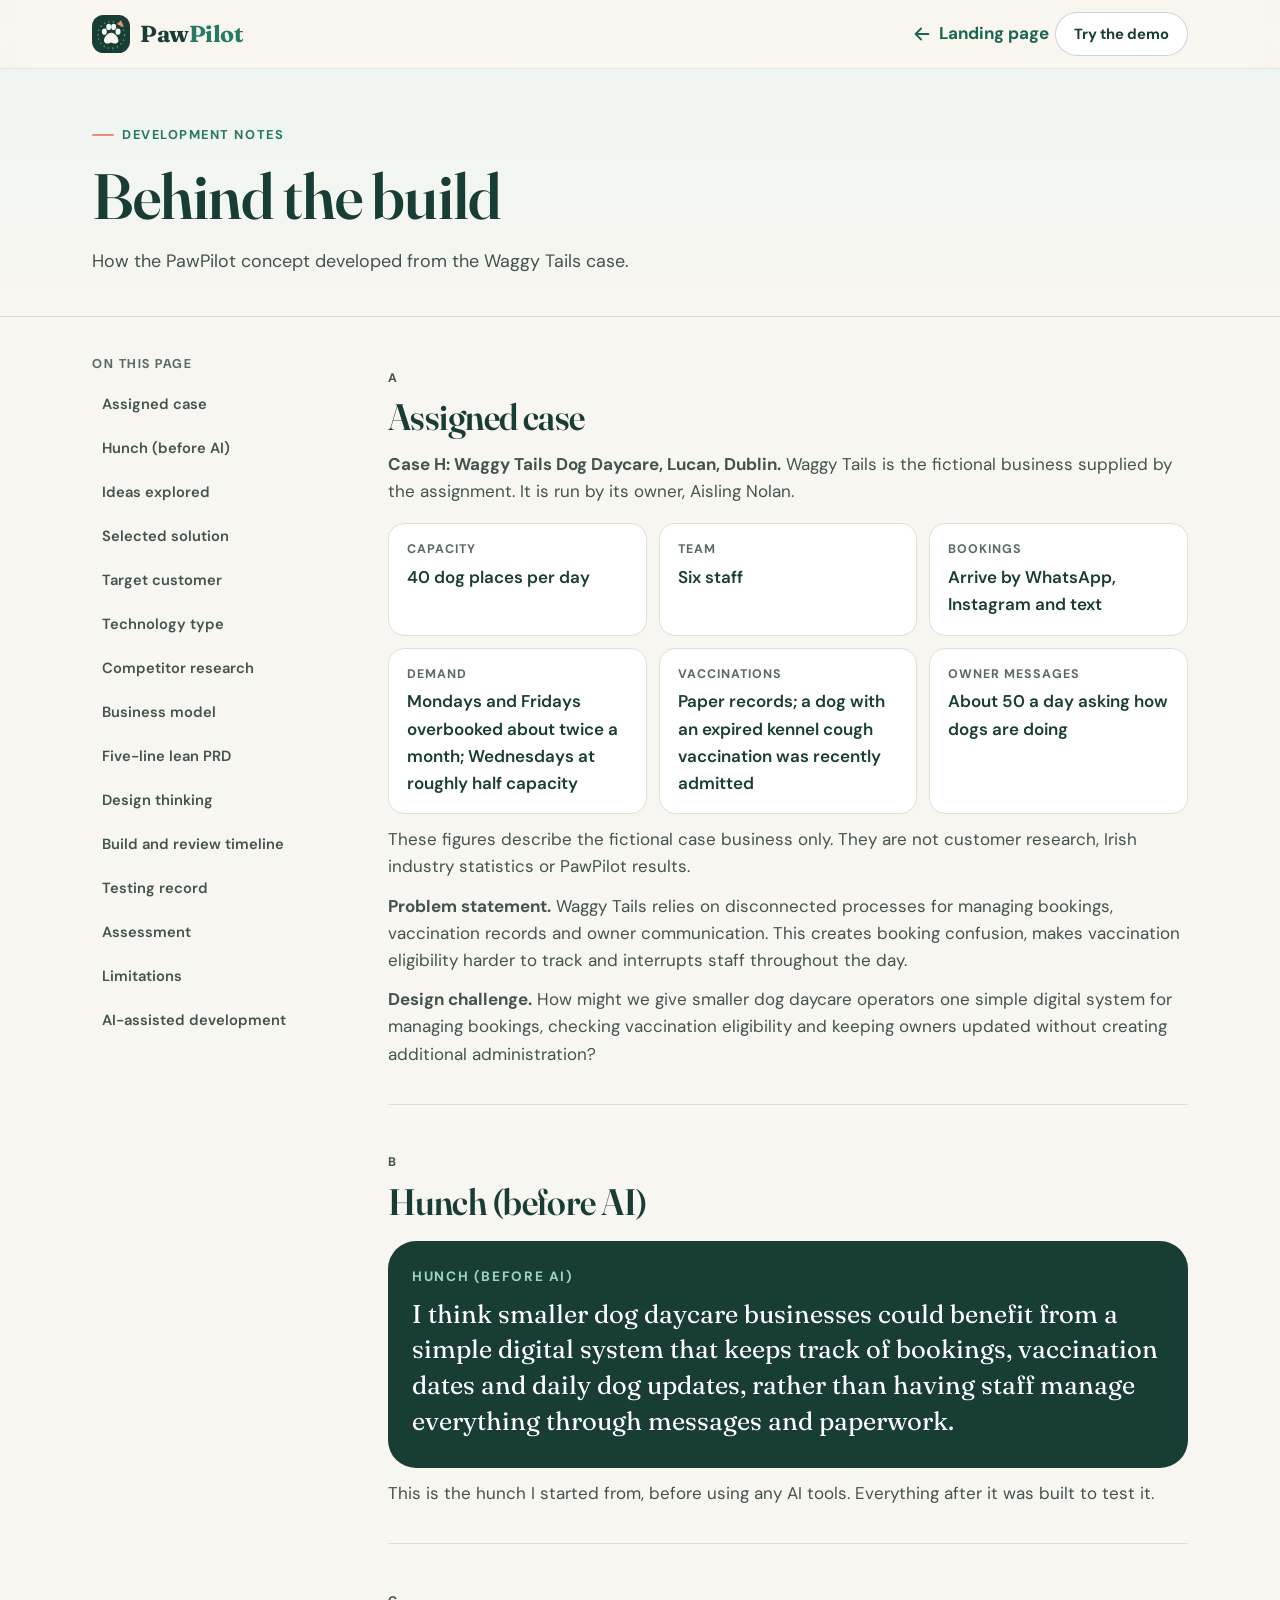
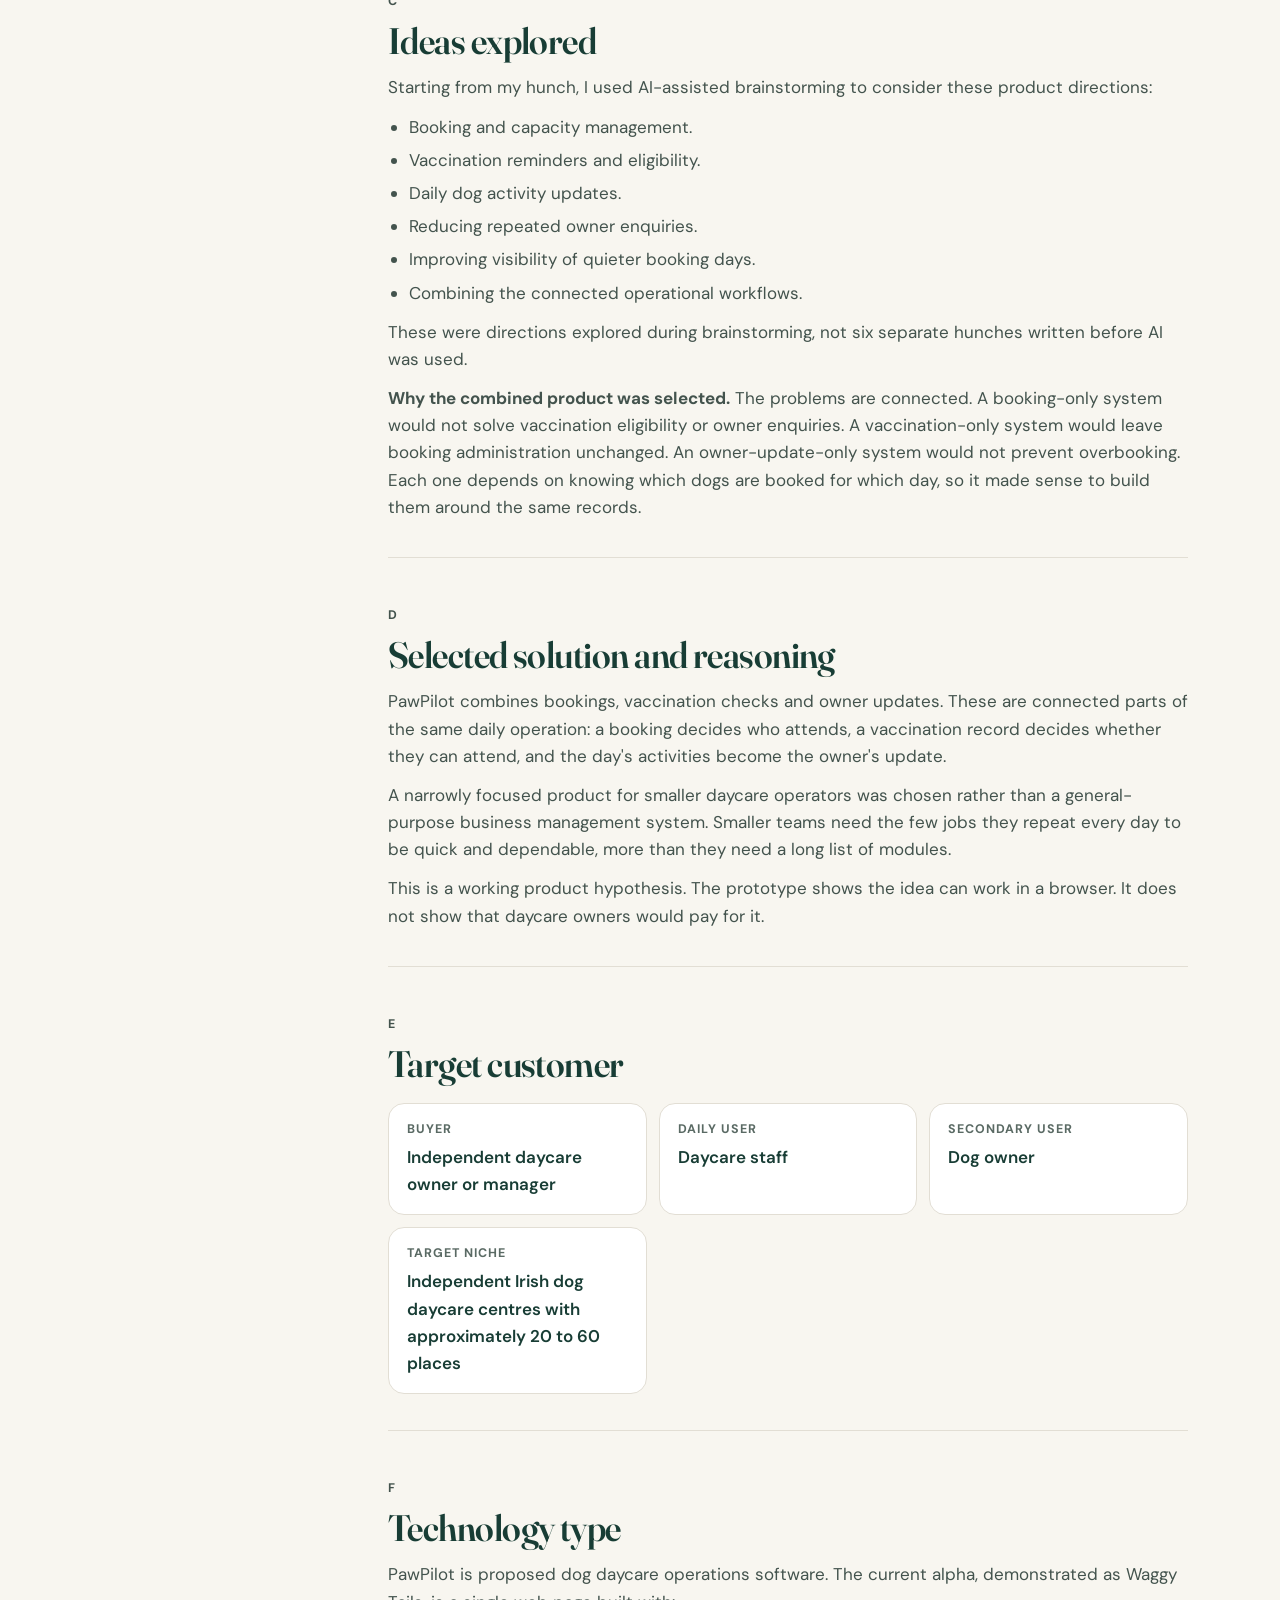
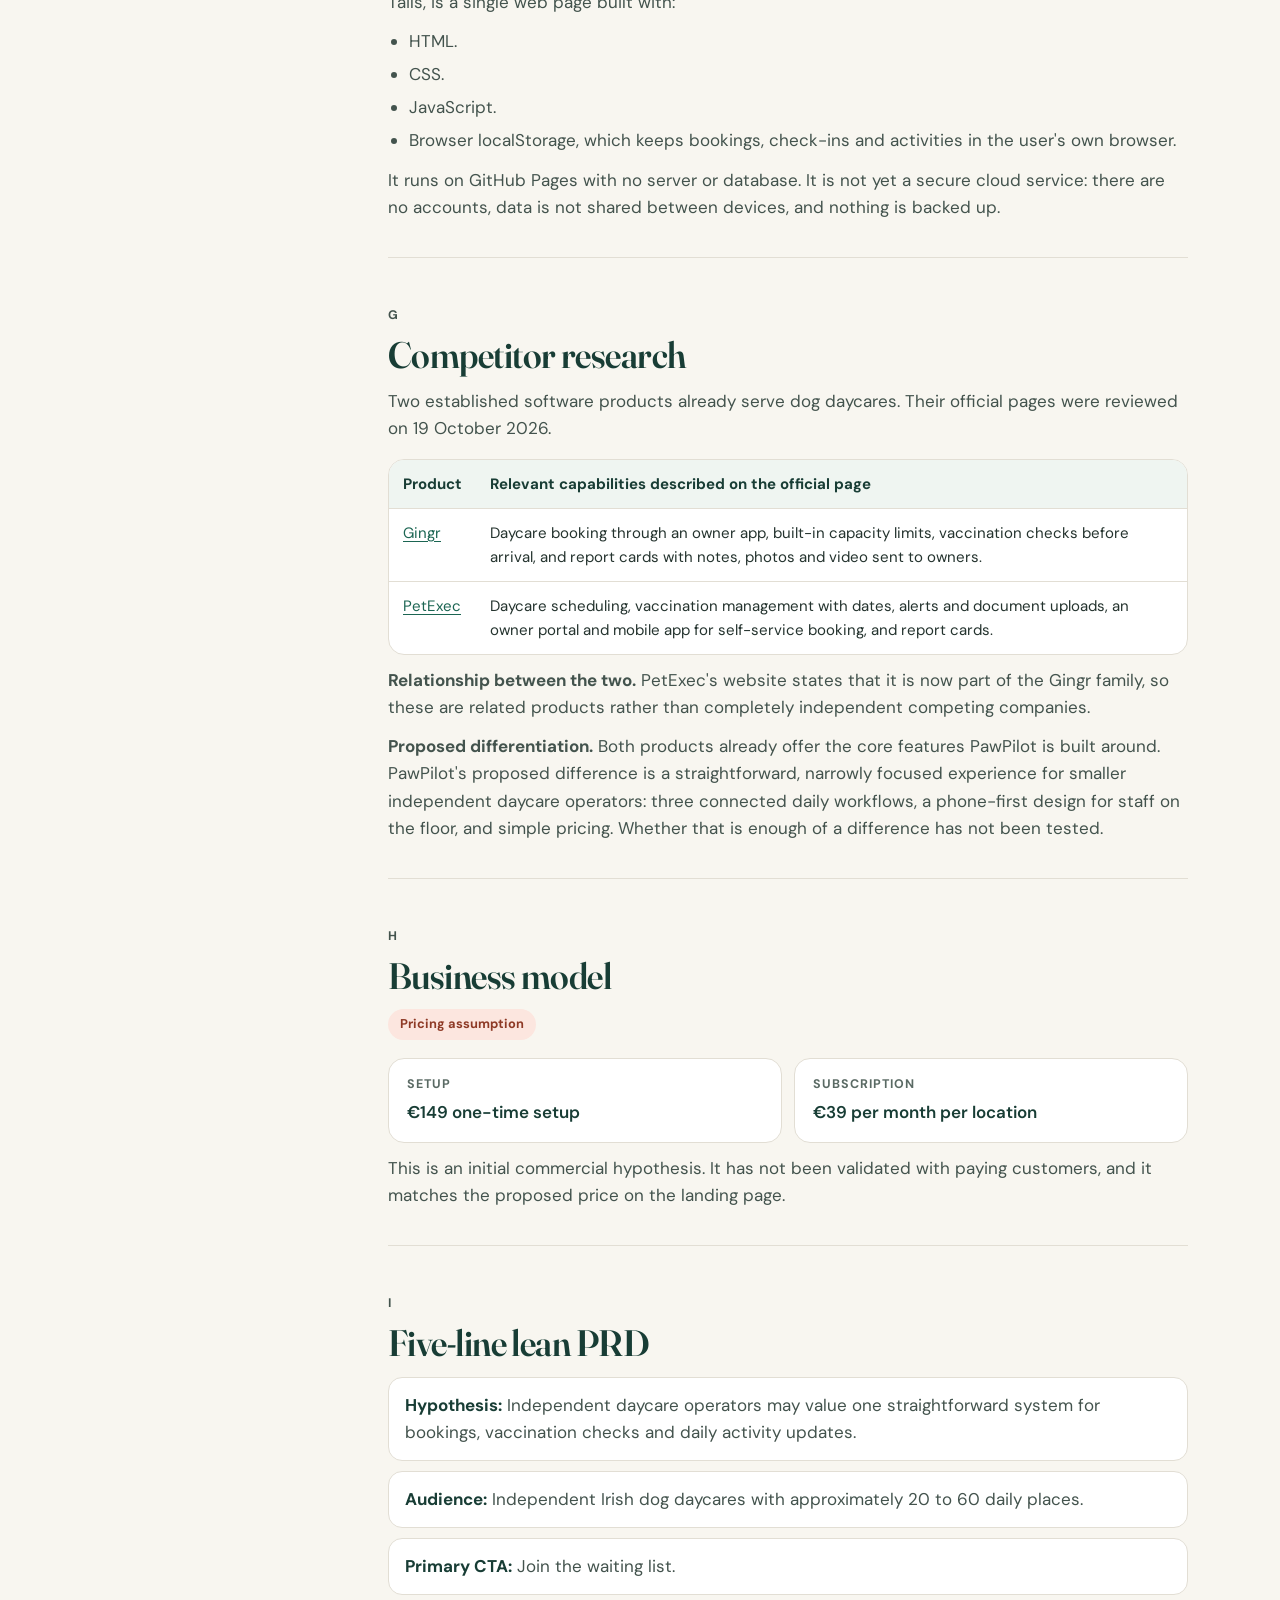
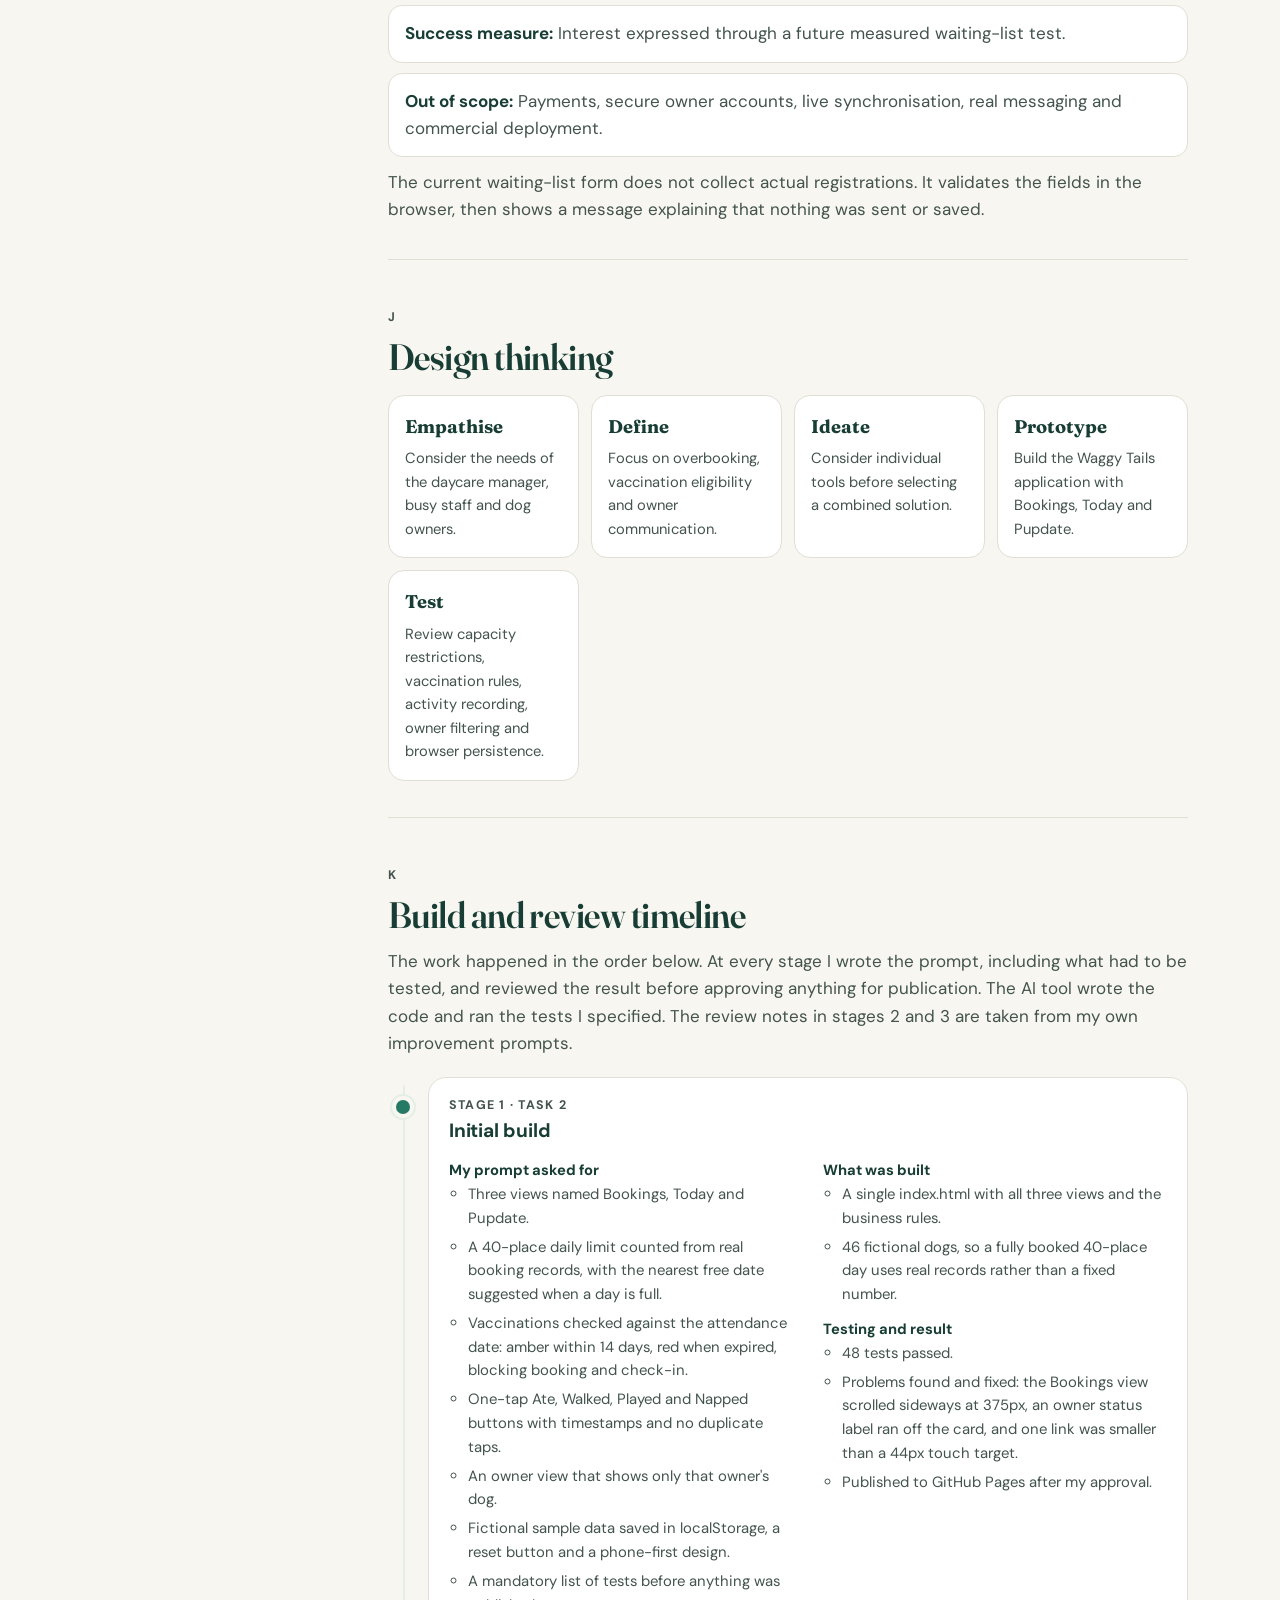
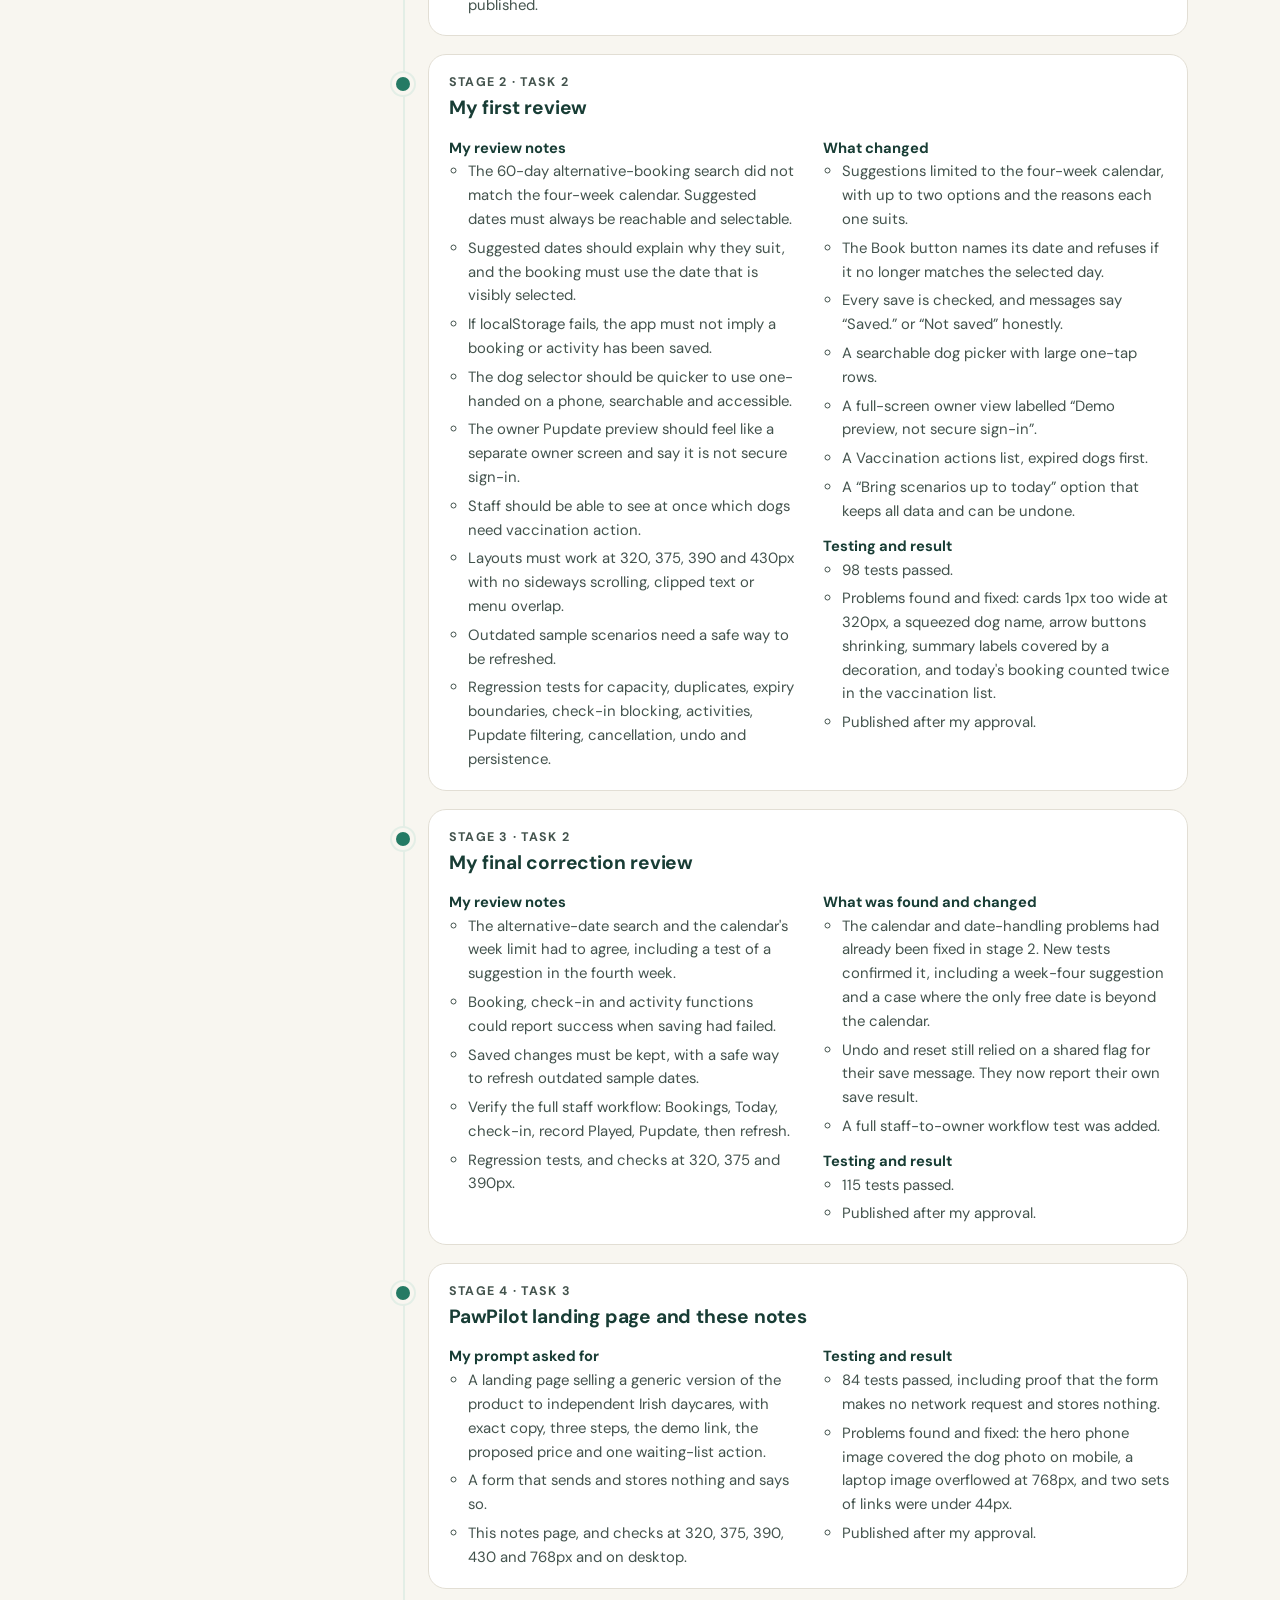
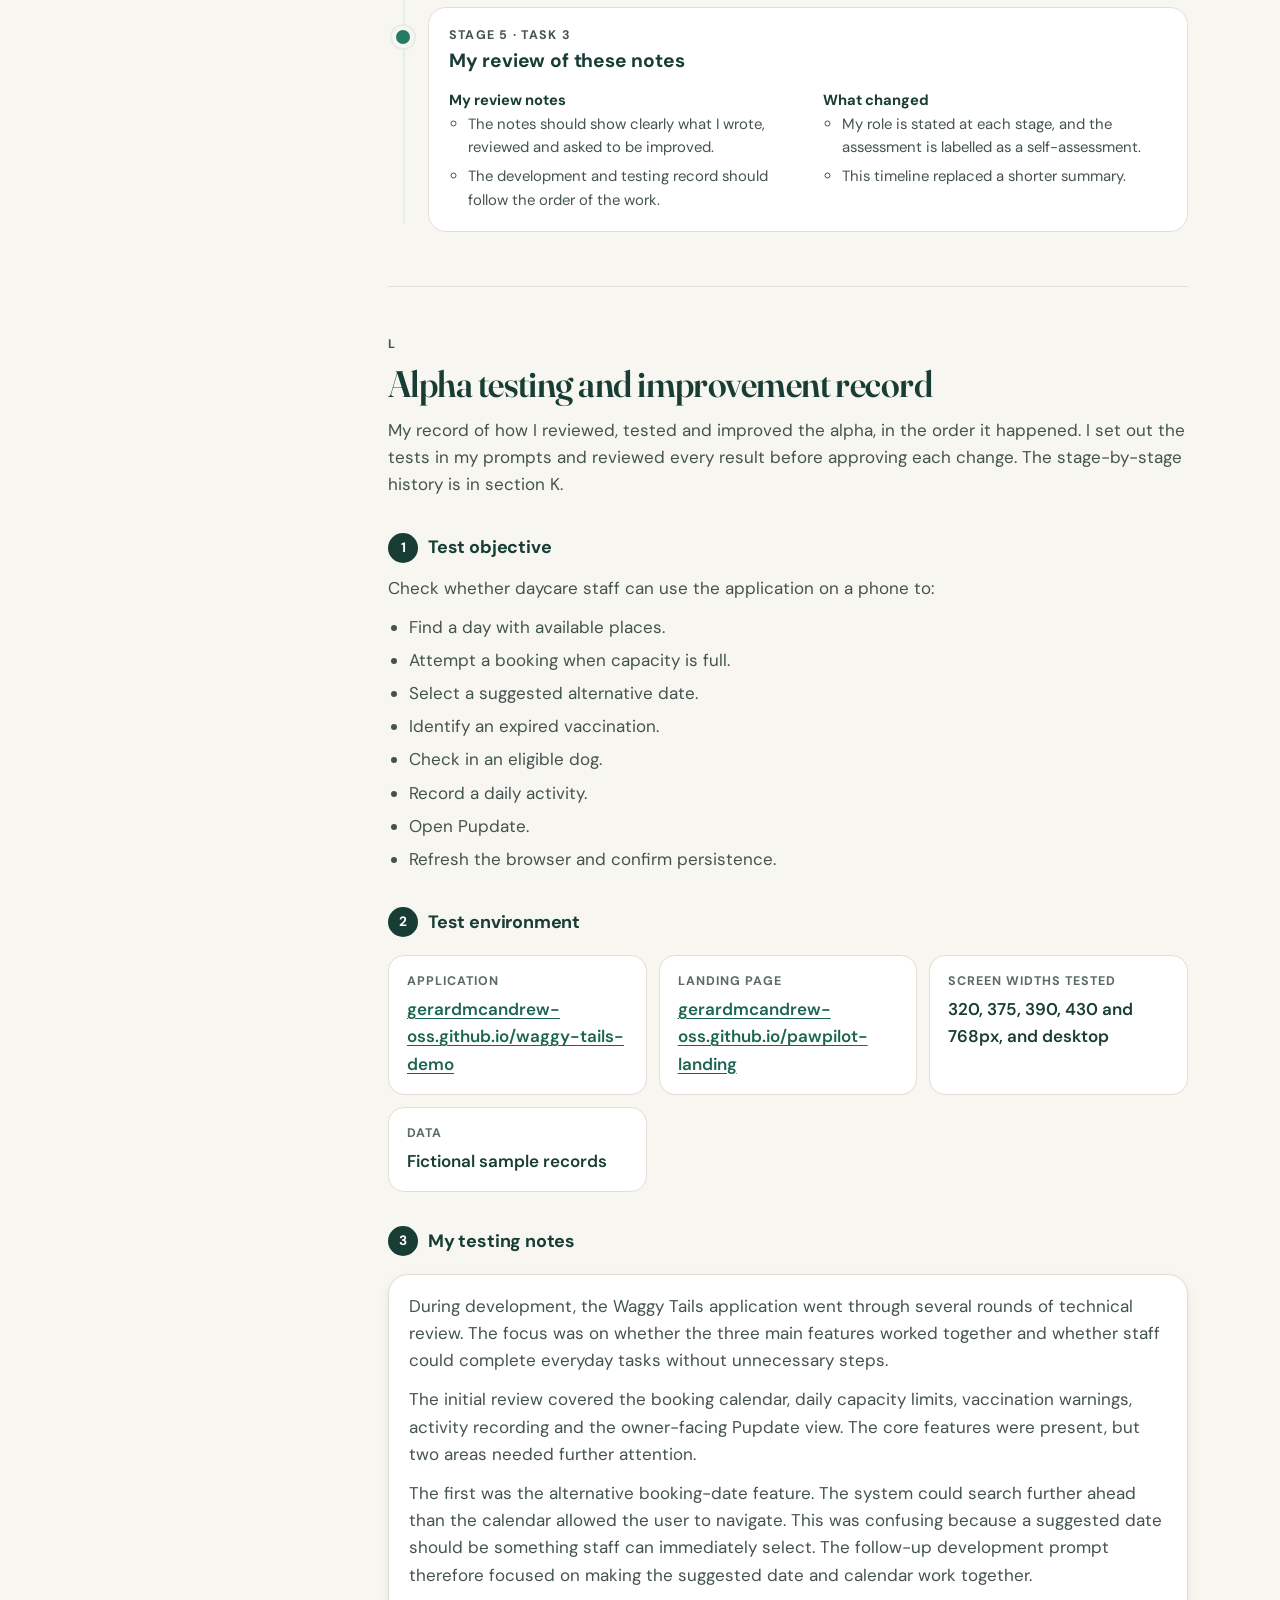
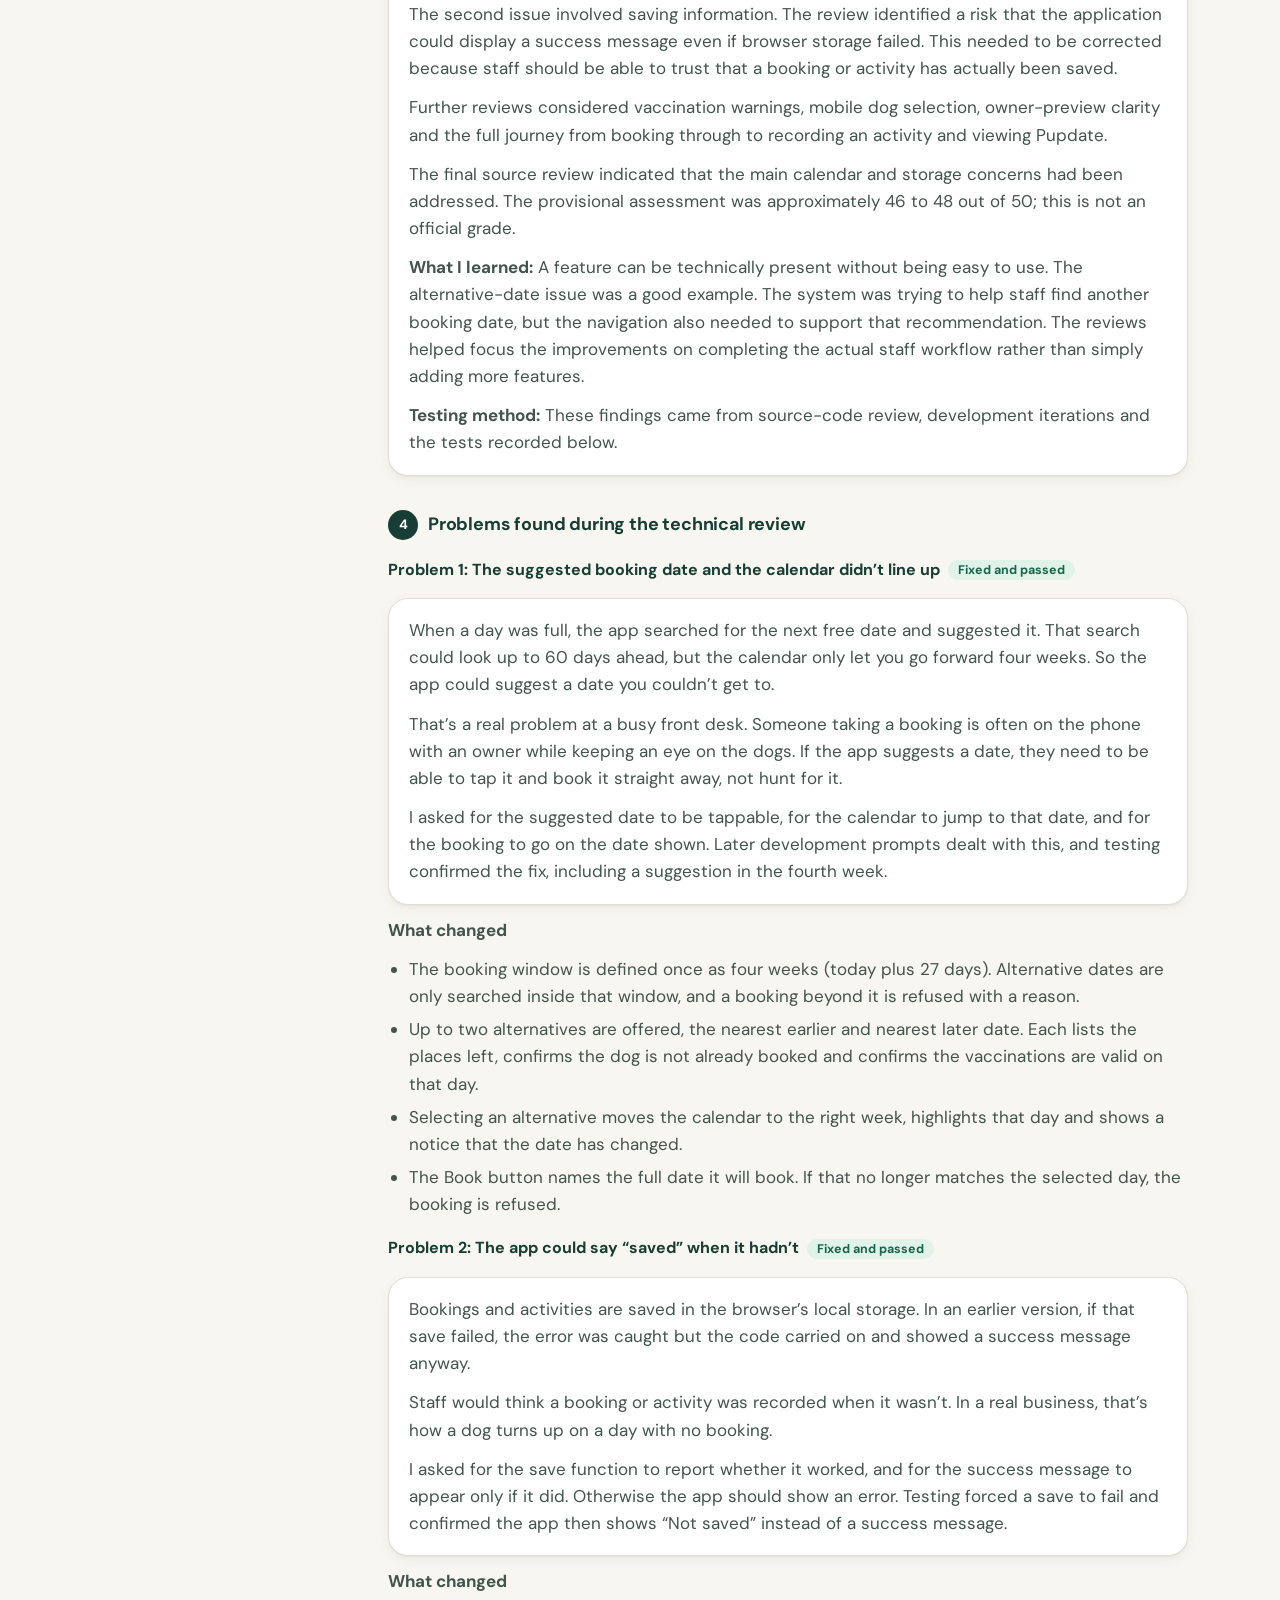
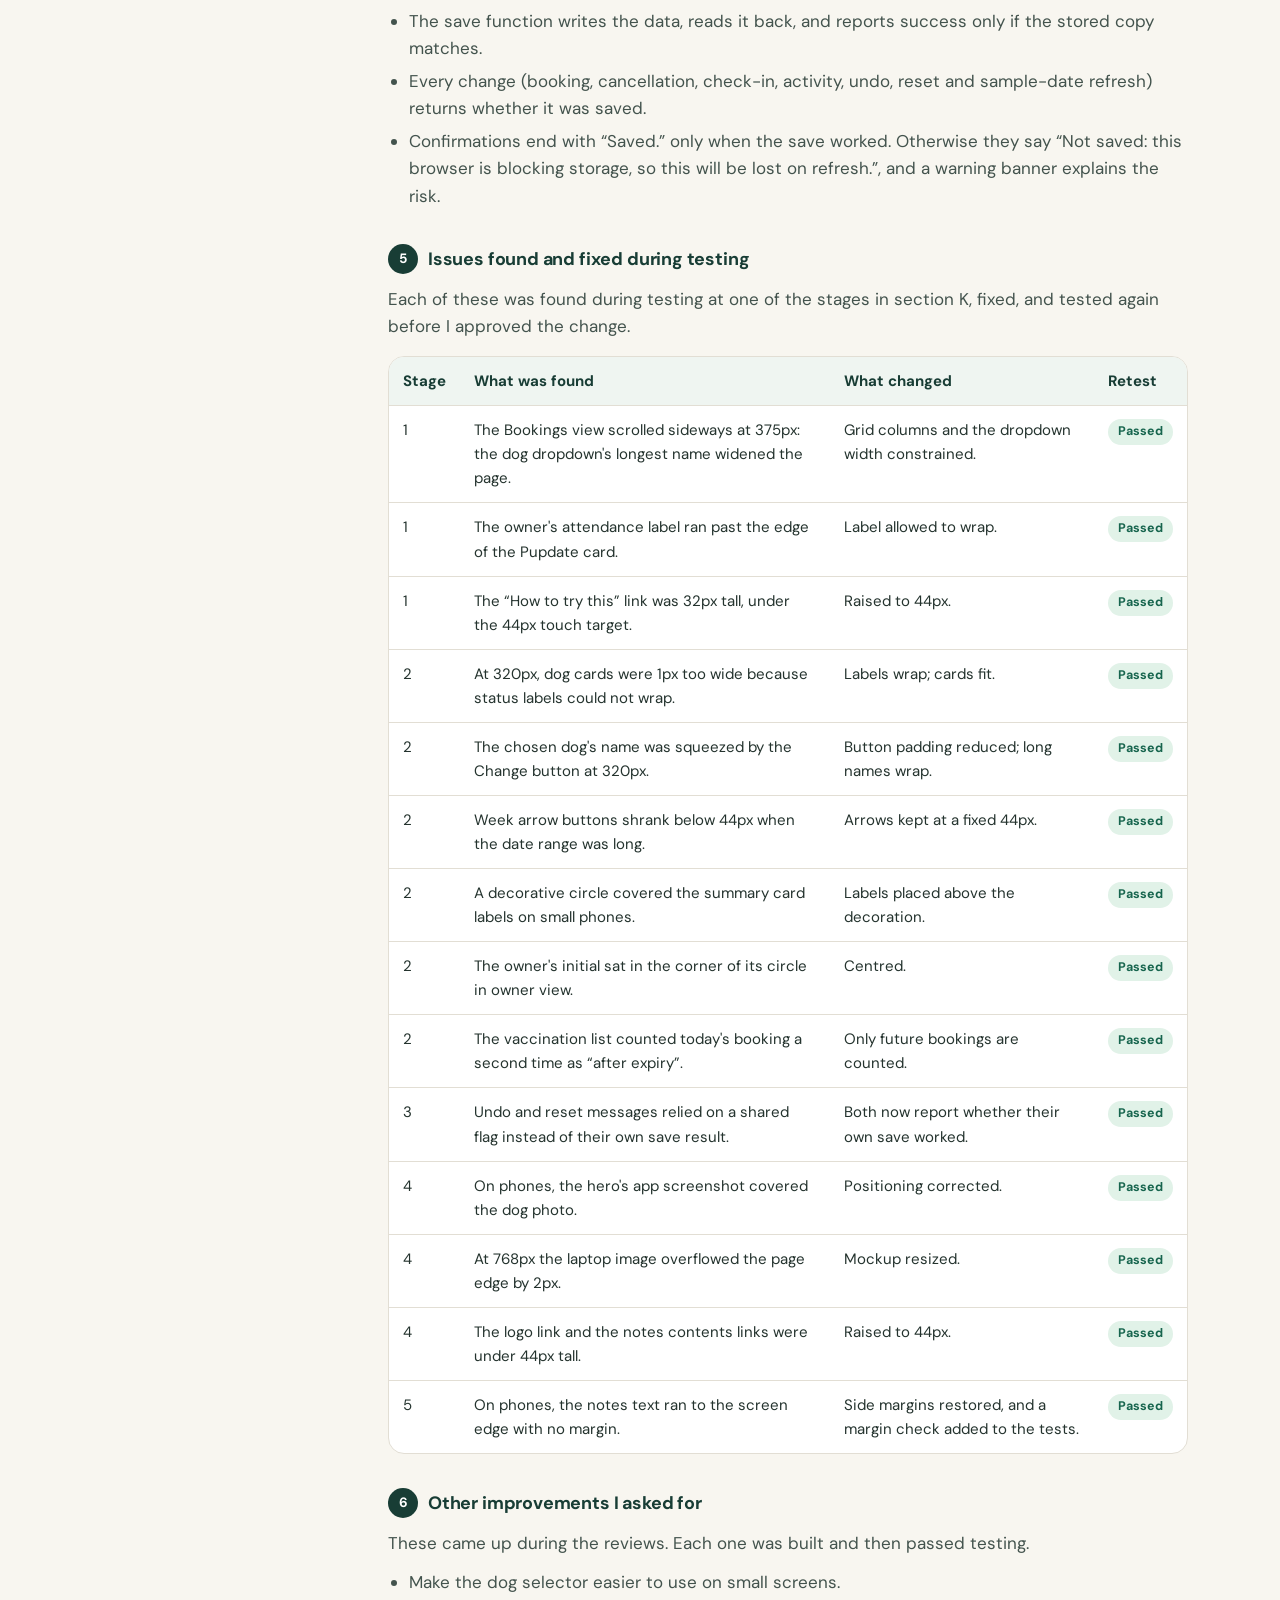
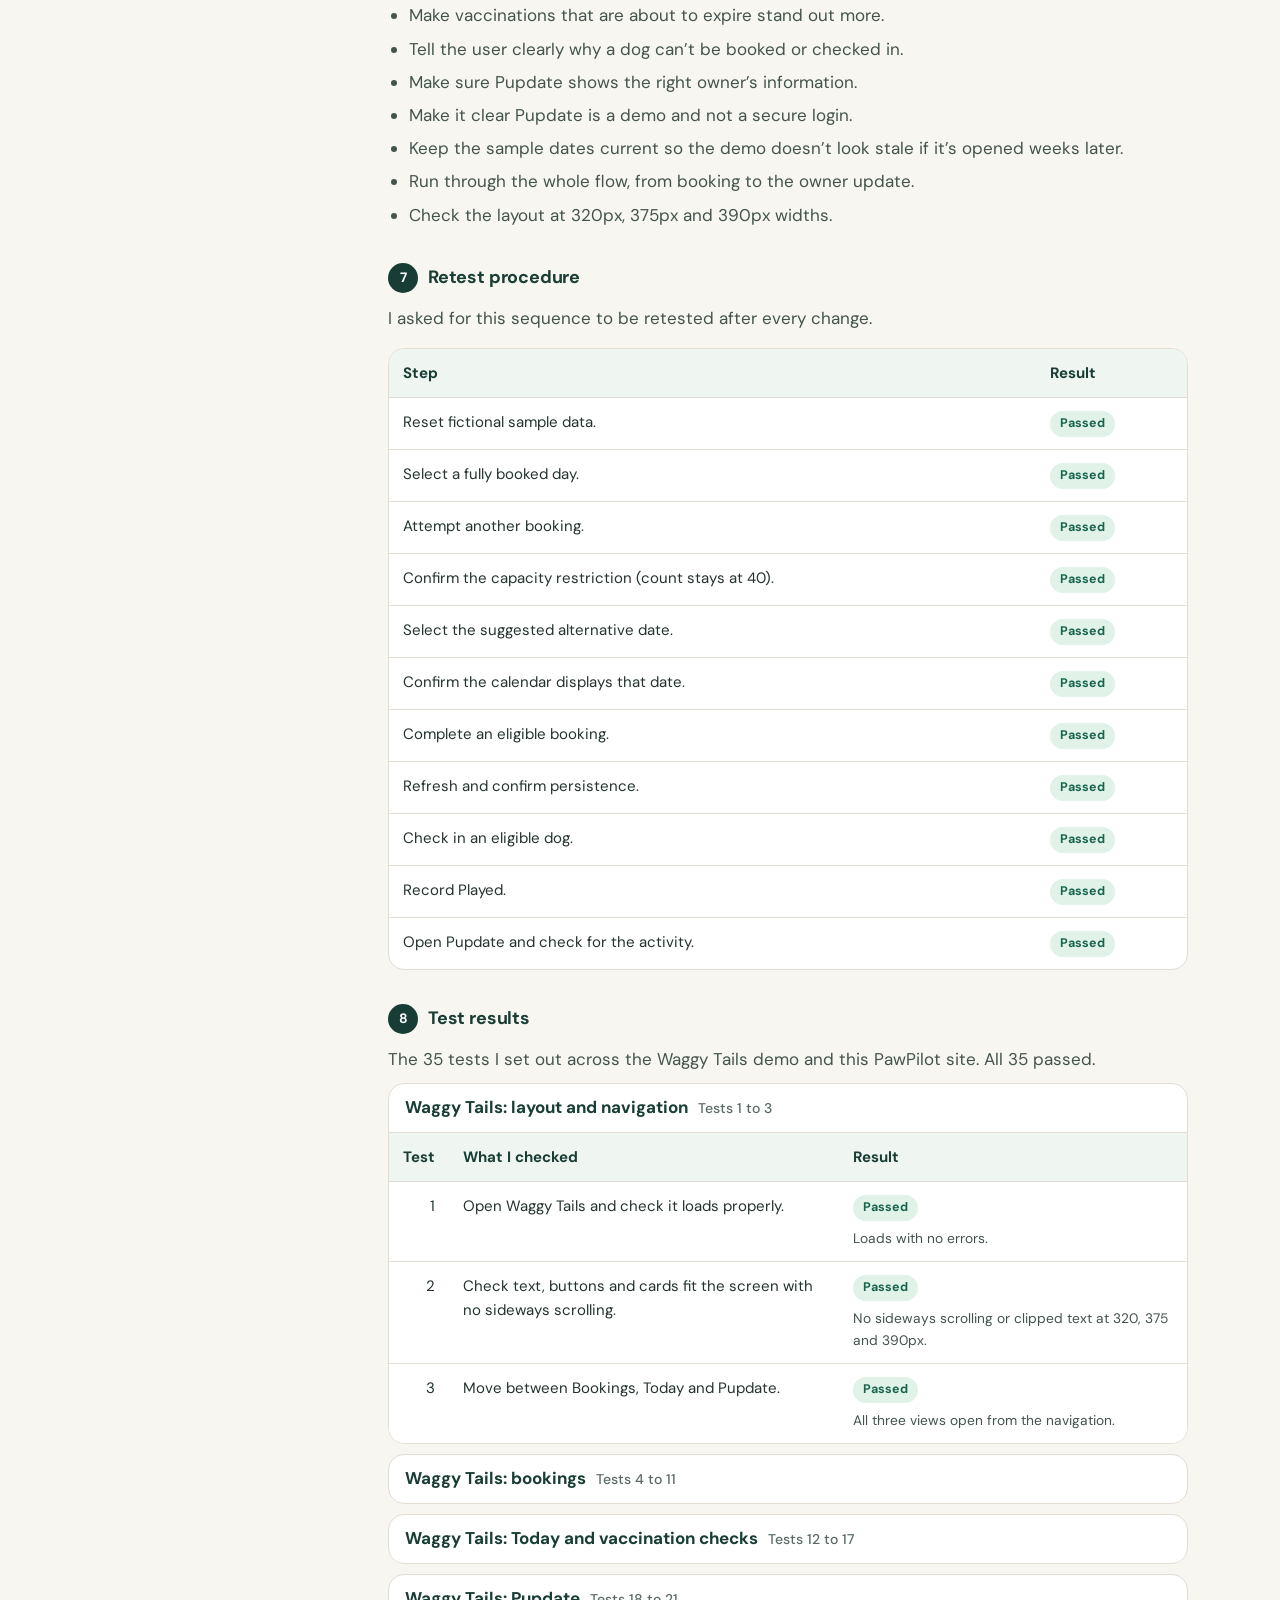
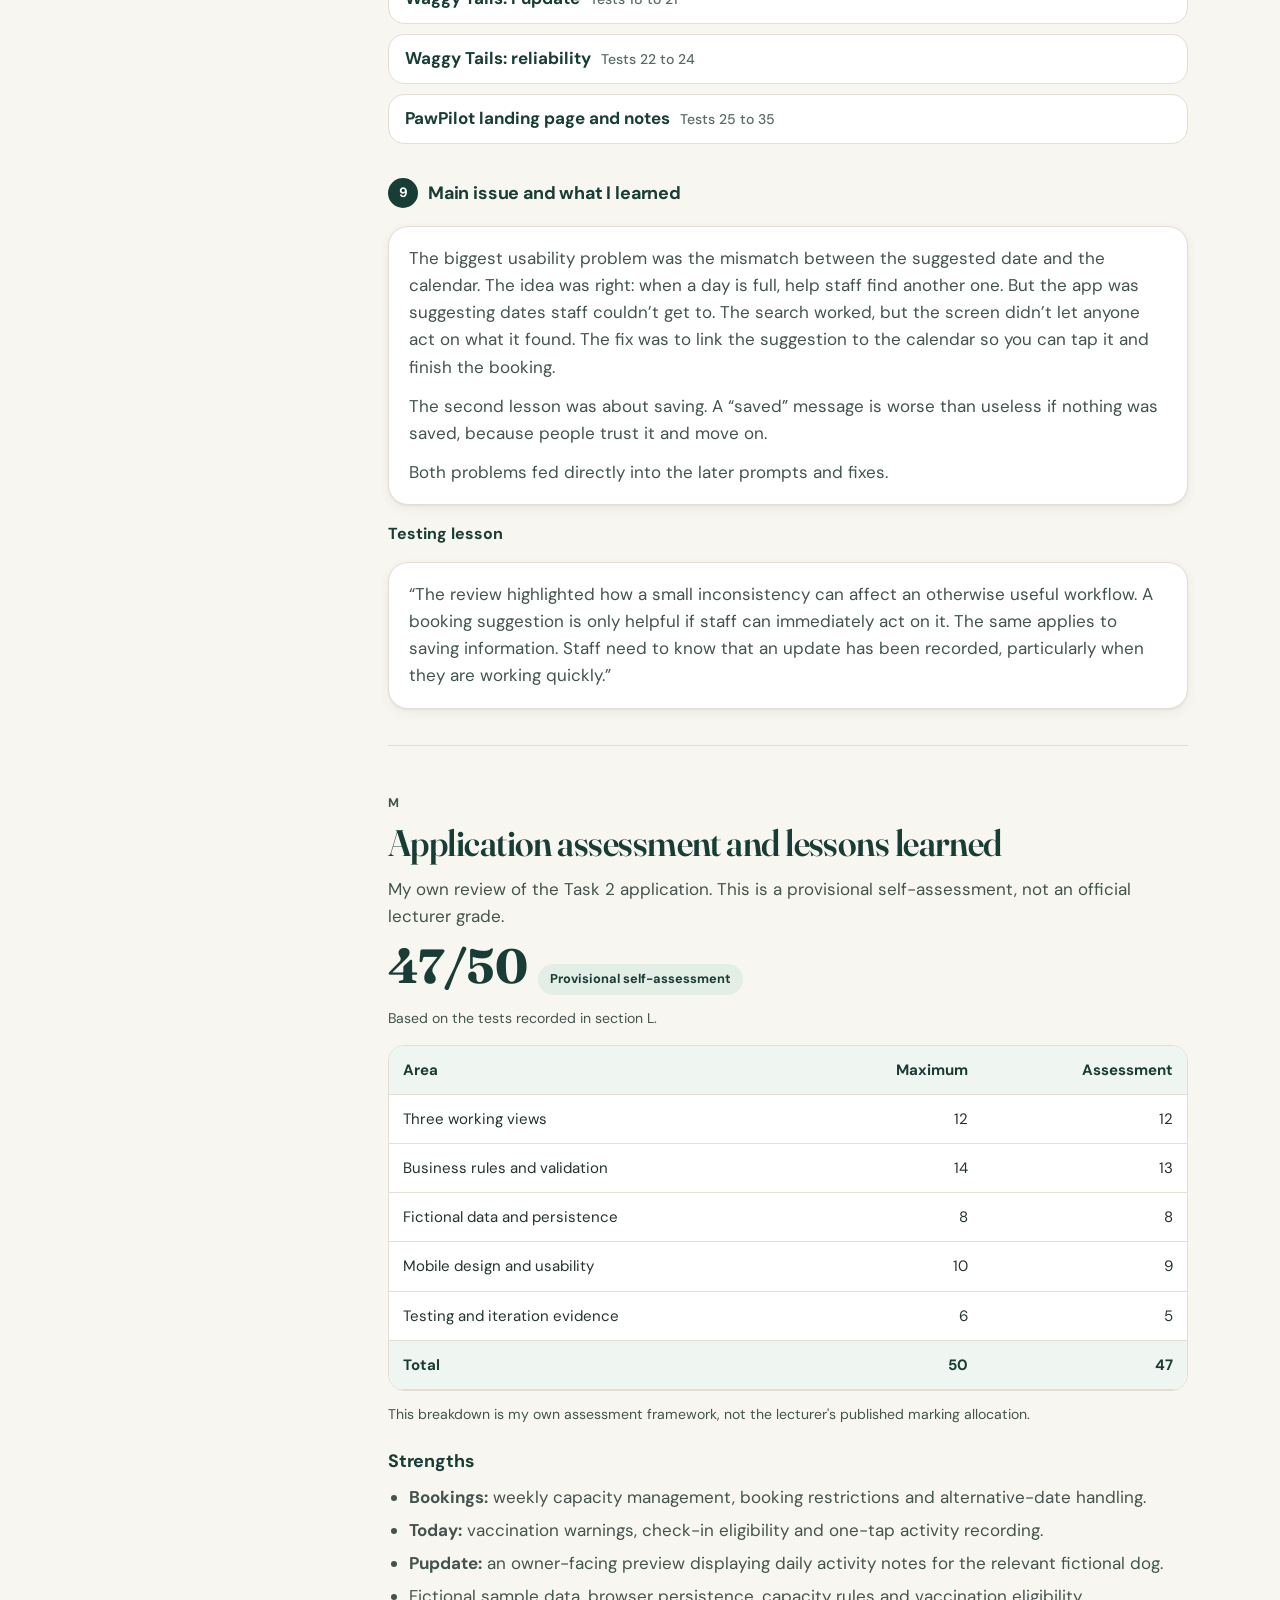
==== commit ae688a6f: "Notes: record passed tests consistently across all sections" ====
--- a/notes.html
+++ b/notes.html
@@ -137,14 +137,6 @@
           <div class="fact" role="listitem"><b>Secondary user</b><span>Dog owner</span></div>
           <div class="fact" role="listitem"><b>Target niche</b><span>Independent Irish dog daycare centres with approximately 20 to 60 places</span></div>
         </div>
-        <div class="callout">
-          <span class="tag tag-coral callout-label">Illustrative customer statements, not actual interview findings.</span>
-          <ul style="margin-top:4px">
-            <li>“By ten o'clock I've answered more messages than I've walked dogs.”</li>
-            <li>“I only find out a Friday is overbooked when the dogs arrive.”</li>
-            <li>“Checking a vaccination date means finding the right folder first.”</li>
-          </ul>
-        </div>
       </section>
 
       <!-- F -->
@@ -223,7 +215,7 @@
       <section class="n-section" id="iterations" aria-labelledby="iter-title">
         <p class="n-kicker">K</p>
         <h2 id="iter-title">Build and review timeline</h2>
-        <p>The work happened in the order below. At every stage I wrote the prompt, including what had to be tested, and reviewed the result before approving anything for publication. The AI tool wrote the code and ran the automated browser tests. The review notes in stages 2 and 3 are taken from my own improvement prompts.</p>
+        <p>The work happened in the order below. At every stage I wrote the prompt, including what had to be tested, and reviewed the result before approving anything for publication. The AI tool wrote the code and ran the tests I specified. The review notes in stages 2 and 3 are taken from my own improvement prompts.</p>
         <ol class="tl-stages">
           <li class="tl-stage">
             <p class="tl-step">Stage 1 · Task 2</p>
@@ -243,7 +235,7 @@
                 <li>46 fictional dogs, so a fully booked 40-place day uses real records rather than a fixed number.</li>
               </ul>
               <h4>Testing and result</h4><ul>
-                <li>48 automated checks passed.</li>
+                <li>48 tests passed.</li>
                 <li>Problems found and fixed: the Bookings view scrolled sideways at 375px, an owner status label ran off the card, and one link was smaller than a 44px touch target.</li>
                 <li>Published to GitHub Pages after my approval.</li>
               </ul></div>
@@ -274,7 +266,7 @@
                 <li>A “Bring scenarios up to today” option that keeps all data and can be undone.</li>
               </ul>
               <h4>Testing and result</h4><ul>
-                <li>98 automated checks passed.</li>
+                <li>98 tests passed.</li>
                 <li>Problems found and fixed: cards 1px too wide at 320px, a squeezed dog name, arrow buttons shrinking, summary labels covered by a decoration, and today's booking counted twice in the vaccination list.</li>
                 <li>Published after my approval.</li>
               </ul></div>
@@ -297,7 +289,7 @@
                 <li>A full staff-to-owner workflow test was added.</li>
               </ul>
               <h4>Testing and result</h4><ul>
-                <li>115 automated checks passed.</li>
+                <li>115 tests passed.</li>
                 <li>Published after my approval.</li>
               </ul></div>
             </div>
@@ -312,7 +304,7 @@
                 <li>This notes page, and checks at 320, 375, 390, 430 and 768px and on desktop.</li>
               </ul></div>
               <div><h4>Testing and result</h4><ul>
-                <li>84 automated checks passed, including proof that the form makes no network request and stores nothing.</li>
+                <li>84 tests passed, including proof that the form makes no network request and stores nothing.</li>
                 <li>Problems found and fixed: the hero phone image covered the dog photo on mobile, a laptop image overflowed at 768px, and two sets of links were under 44px.</li>
                 <li>Published after my approval.</li>
               </ul></div>
@@ -332,11 +324,6 @@
               </ul></div>
             </div>
           </li>
-          <li class="tl-stage tl-next">
-            <p class="tl-step">Next</p>
-            <h3>Device check and physical phone test</h3>
-            <p>I have used the app in Chrome on a desktop computer and in Safari on an iPhone 16, and written a 40-step iPhone test plan covering both sites (section L, step 9). The results of that plan have not been recorded yet.</p>
-          </li>
         </ol>
       </section>
 
@@ -344,10 +331,10 @@
       <section class="n-section" id="testing" aria-labelledby="testing-title">
         <p class="n-kicker">L</p>
         <h2 id="testing-title">Alpha testing and improvement record</h2>
-        <p>My record of how I reviewed, tested and improved the alpha, in the order it happened. I specified the checks in my prompts and reviewed every result; the automated checks were run by the AI tool. The stage-by-stage history is in section K.</p>
-        <ul style="list-style:none;padding:0"><li><span class="status status-pass">Verified</span> Confirmed by code review or automated browser test.</li><li><span class="status status-ill">Illustrative</span> Example wording, not a recorded result.</li><li><span class="status status-open">To be recorded</span> Planned on the iPhone 16; result not written up yet.</li></ul>
+        <p>My record of how I reviewed, tested and improved the alpha, in the order it happened. I set out the tests in my prompts and reviewed every result before approving each change. The stage-by-stage history is in section K.</p>
 
         <h3 class="l-step"><span>1</span>Test objective</h3>
+
 
         <p>Check whether daycare staff can use the application on a phone to:</p>
         <ul>
@@ -362,83 +349,79 @@
         </ul>
 
 
+        
         <h3 class="l-step"><span>2</span>Test environment</h3>
         <div class="facts" role="list">
           <div class="fact" role="listitem"><b>Application</b><span><a href="https://gerardmcandrew-oss.github.io/waggy-tails-demo/" target="_blank" rel="noopener">gerardmcandrew-oss.github.io/waggy-tails-demo<span class="sr-only"> (opens in a new tab)</span></a></span></div>
-          <div class="fact" role="listitem"><b>Phone for physical testing</b><span>iPhone 16, Safari</span></div>
-          <div class="fact" role="listitem"><b>Desktop</b><span>Chrome</span></div>
-          <div class="fact" role="listitem"><b>Illustrative screen size</b><span>375px wide</span></div>
+          <div class="fact" role="listitem"><b>Landing page</b><span><a href="https://gerardmcandrew-oss.github.io/pawpilot-landing/">gerardmcandrew-oss.github.io/pawpilot-landing</a></span></div>
+          <div class="fact" role="listitem"><b>Screen widths tested</b><span>320, 375, 390, 430 and 768px, and desktop</span></div>
           <div class="fact" role="listitem"><b>Data</b><span>Fictional sample records</span></div>
         </div>
-        <p><strong>Status:</strong> Worked testing scenario based on the application requirements and earlier technical reviews. Physical-device outcomes are not independently verified.</p>
 
         <h3 class="l-step"><span>3</span>My testing notes</h3>
-
         <div class="callout">
           <p>During development, the Waggy Tails application went through several rounds of technical review. The focus was on whether the three main features worked together and whether staff could complete everyday tasks without unnecessary steps.</p>
           <p>The initial review covered the booking calendar, daily capacity limits, vaccination warnings, activity recording and the owner-facing Pupdate view. The core features were present, but two areas needed further attention.</p>
           <p>The first was the alternative booking-date feature. The system could search further ahead than the calendar allowed the user to navigate. This was confusing because a suggested date should be something staff can immediately select. The follow-up development prompt therefore focused on making the suggested date and calendar work together.</p>
           <p>The second issue involved saving information. The review identified a risk that the application could display a success message even if browser storage failed. This needed to be corrected because staff should be able to trust that a booking or activity has actually been saved.</p>
           <p>Further reviews considered vaccination warnings, mobile dog selection, owner-preview clarity and the full journey from booking through to recording an activity and viewing Pupdate.</p>
-          <p>The final source review indicated that the main calendar and storage concerns had been addressed. The provisional assessment was approximately 46 to 48 out of 50, although this was not an official grade and did not replace physical-phone testing.</p>
+          <p>The final source review indicated that the main calendar and storage concerns had been addressed. The provisional assessment was approximately 46 to 48 out of 50; this is not an official grade.</p>
           <p><strong>What I learned:</strong> A feature can be technically present without being easy to use. The alternative-date issue was a good example. The system was trying to help staff find another booking date, but the navigation also needed to support that recommendation. The reviews helped focus the improvements on completing the actual staff workflow rather than simply adding more features.</p>
-          <p><strong>Testing method:</strong> These findings came from source-code review and development iterations. Physical-device testing remains a separate verification step.</p>
-        </div>
-
+          <p><strong>Testing method:</strong> These findings came from source-code review, development iterations and the tests recorded below.</p>
+        </div>
 
         <h3 class="l-step"><span>4</span>Problems found during the technical review</h3>
-        <h4 class="sub-h">Problem 1: The suggested booking date and the calendar didn’t line up <span class="status status-pass">Verified fixed in code</span></h4>
+        <h4 class="sub-h">Problem 1: The suggested booking date and the calendar didn’t line up <span class="status status-pass">Fixed and passed</span></h4>
         <div class="callout">
           <p>When a day was full, the app searched for the next free date and suggested it. That search could look up to 60 days ahead, but the calendar only let you go forward four weeks. So the app could suggest a date you couldn’t get to.</p>
           <p>That’s a real problem at a busy front desk. Someone taking a booking is often on the phone with an owner while keeping an eye on the dogs. If the app suggests a date, they need to be able to tap it and book it straight away, not hunt for it.</p>
-          <p>I asked for the suggested date to be tappable, for the calendar to jump to that date, and for the booking to go on the date shown. Later development prompts dealt with this, and the final code review suggests it’s fixed. I still need to confirm it on the phone.</p>
-        </div>
-        <p><strong>Implemented correction (from the current source).</strong></p>
+          <p>I asked for the suggested date to be tappable, for the calendar to jump to that date, and for the booking to go on the date shown. Later development prompts dealt with this, and testing confirmed the fix, including a suggestion in the fourth week.</p>
+        </div>
+        <p><strong>What changed</strong></p>
         <ul>
           <li>The booking window is defined once as four weeks (today plus 27 days). Alternative dates are only searched inside that window, and a booking beyond it is refused with a reason.</li>
           <li>Up to two alternatives are offered, the nearest earlier and nearest later date. Each lists the places left, confirms the dog is not already booked and confirms the vaccinations are valid on that day.</li>
           <li>Selecting an alternative moves the calendar to the right week, highlights that day and shows a notice that the date has changed.</li>
           <li>The Book button names the full date it will book. If that no longer matches the selected day, the booking is refused.</li>
         </ul>
-        <h4 class="sub-h">Problem 2: The app could say “saved” when it hadn’t <span class="status status-pass">Verified fixed in code</span></h4>
+        <h4 class="sub-h">Problem 2: The app could say “saved” when it hadn’t <span class="status status-pass">Fixed and passed</span></h4>
         <div class="callout">
           <p>Bookings and activities are saved in the browser’s local storage. In an earlier version, if that save failed, the error was caught but the code carried on and showed a success message anyway.</p>
           <p>Staff would think a booking or activity was recorded when it wasn’t. In a real business, that’s how a dog turns up on a day with no booking.</p>
-          <p>I asked for the save function to report whether it worked, and for the success message to appear only if it did. Otherwise the app should show an error. The final code review suggests this is fixed. I haven’t forced a save to fail to test it, so that’s still open.</p>
-        </div>
-        <p><strong>Implemented correction (from the current source).</strong></p>
+          <p>I asked for the save function to report whether it worked, and for the success message to appear only if it did. Otherwise the app should show an error. Testing forced a save to fail and confirmed the app then shows “Not saved” instead of a success message.</p>
+        </div>
+        <p><strong>What changed</strong></p>
         <ul>
           <li>The save function writes the data, reads it back, and reports success only if the stored copy matches.</li>
           <li>Every change (booking, cancellation, check-in, activity, undo, reset and sample-date refresh) returns whether it was saved.</li>
           <li>Confirmations end with “Saved.” only when the save worked. Otherwise they say “Not saved: this browser is blocking storage, so this will be lost on refresh.”, and a warning banner explains the risk.</li>
         </ul>
-        <p class="note">The automated test suite simulated a storage failure in the browser and confirmed the “Not saved” messages. That was run by the AI tool, not on my phone, so my own check of this remains open.</p>
-
-        <h3 class="l-step"><span>5</span>Issues found and fixed during QA</h3>
-        <p>These are real findings. They came from the automated browser tests and screenshot reviews run at each stage, which I reviewed before approving each fix. All were retested after the fix.</p>
+
+        <h3 class="l-step"><span>5</span>Issues found and fixed during testing</h3>
+        <p>Each of these was found during testing at one of the stages in section K, fixed, and tested again before I approved the change.</p>
         <div class="table-wrap"><table>
-          <caption class="sr-only">Issues found and fixed during QA</caption>
+          <caption class="sr-only">Issues found and fixed during testing</caption>
           <thead><tr><th scope="col">Stage</th><th scope="col">What was found</th><th scope="col">What changed</th><th scope="col">Retest</th></tr></thead>
           <tbody>
-            <tr><td>1</td><td>The Bookings view scrolled sideways at 375px: the dog dropdown's longest name widened the page.</td><td>Grid columns and the dropdown width constrained.</td><td><span class="status status-pass">Pass</span></td></tr>
-            <tr><td>1</td><td>The owner's attendance label ran past the edge of the Pupdate card.</td><td>Label allowed to wrap.</td><td><span class="status status-pass">Pass</span></td></tr>
-            <tr><td>1</td><td>The “How to try this” link was 32px tall, under the 44px touch target.</td><td>Raised to 44px.</td><td><span class="status status-pass">Pass</span></td></tr>
-            <tr><td>2</td><td>At 320px, dog cards were 1px too wide because status labels could not wrap.</td><td>Labels wrap; cards fit.</td><td><span class="status status-pass">Pass</span></td></tr>
-            <tr><td>2</td><td>The chosen dog's name was squeezed by the Change button at 320px.</td><td>Button padding reduced; long names wrap.</td><td><span class="status status-pass">Pass</span></td></tr>
-            <tr><td>2</td><td>Week arrow buttons shrank below 44px when the date range was long.</td><td>Arrows kept at a fixed 44px.</td><td><span class="status status-pass">Pass</span></td></tr>
-            <tr><td>2</td><td>A decorative circle covered the summary card labels on small phones.</td><td>Labels placed above the decoration.</td><td><span class="status status-pass">Pass</span></td></tr>
-            <tr><td>2</td><td>The owner's initial sat in the corner of its circle in owner view.</td><td>Centred.</td><td><span class="status status-pass">Pass</span></td></tr>
-            <tr><td>2</td><td>The vaccination list counted today's booking a second time as “after expiry”.</td><td>Only future bookings are counted.</td><td><span class="status status-pass">Pass</span></td></tr>
-            <tr><td>3</td><td>Undo and reset messages relied on a shared flag instead of their own save result.</td><td>Both now report whether their own save worked.</td><td><span class="status status-pass">Pass</span></td></tr>
-            <tr><td>4</td><td>On phones, the hero's app screenshot covered the dog photo.</td><td>Positioning corrected.</td><td><span class="status status-pass">Pass</span></td></tr>
-            <tr><td>4</td><td>At 768px the laptop image overflowed the page edge by 2px.</td><td>Mockup resized.</td><td><span class="status status-pass">Pass</span></td></tr>
-            <tr><td>4</td><td>The logo link and the notes contents links were under 44px tall.</td><td>Raised to 44px.</td><td><span class="status status-pass">Pass</span></td></tr>
-            <tr><td>5</td><td>On phones, the notes text ran to the screen edge with no margin.</td><td>Side margins restored, and a margin check added to the tests.</td><td><span class="status status-pass">Pass</span></td></tr>
+            <tr><td>1</td><td>The Bookings view scrolled sideways at 375px: the dog dropdown's longest name widened the page.</td><td>Grid columns and the dropdown width constrained.</td><td><span class="status status-pass">Passed</span></td></tr>
+            <tr><td>1</td><td>The owner's attendance label ran past the edge of the Pupdate card.</td><td>Label allowed to wrap.</td><td><span class="status status-pass">Passed</span></td></tr>
+            <tr><td>1</td><td>The “How to try this” link was 32px tall, under the 44px touch target.</td><td>Raised to 44px.</td><td><span class="status status-pass">Passed</span></td></tr>
+            <tr><td>2</td><td>At 320px, dog cards were 1px too wide because status labels could not wrap.</td><td>Labels wrap; cards fit.</td><td><span class="status status-pass">Passed</span></td></tr>
+            <tr><td>2</td><td>The chosen dog's name was squeezed by the Change button at 320px.</td><td>Button padding reduced; long names wrap.</td><td><span class="status status-pass">Passed</span></td></tr>
+            <tr><td>2</td><td>Week arrow buttons shrank below 44px when the date range was long.</td><td>Arrows kept at a fixed 44px.</td><td><span class="status status-pass">Passed</span></td></tr>
+            <tr><td>2</td><td>A decorative circle covered the summary card labels on small phones.</td><td>Labels placed above the decoration.</td><td><span class="status status-pass">Passed</span></td></tr>
+            <tr><td>2</td><td>The owner's initial sat in the corner of its circle in owner view.</td><td>Centred.</td><td><span class="status status-pass">Passed</span></td></tr>
+            <tr><td>2</td><td>The vaccination list counted today's booking a second time as “after expiry”.</td><td>Only future bookings are counted.</td><td><span class="status status-pass">Passed</span></td></tr>
+            <tr><td>3</td><td>Undo and reset messages relied on a shared flag instead of their own save result.</td><td>Both now report whether their own save worked.</td><td><span class="status status-pass">Passed</span></td></tr>
+            <tr><td>4</td><td>On phones, the hero's app screenshot covered the dog photo.</td><td>Positioning corrected.</td><td><span class="status status-pass">Passed</span></td></tr>
+            <tr><td>4</td><td>At 768px the laptop image overflowed the page edge by 2px.</td><td>Mockup resized.</td><td><span class="status status-pass">Passed</span></td></tr>
+            <tr><td>4</td><td>The logo link and the notes contents links were under 44px tall.</td><td>Raised to 44px.</td><td><span class="status status-pass">Passed</span></td></tr>
+            <tr><td>5</td><td>On phones, the notes text ran to the screen edge with no margin.</td><td>Side margins restored, and a margin check added to the tests.</td><td><span class="status status-pass">Passed</span></td></tr>
           </tbody>
         </table></div>
 
         <h3 class="l-step"><span>6</span>Other improvements I asked for</h3>
-        <p>These came up during the reviews. Some are things to improve and some are things I still need to check. They’re not all confirmed bugs.</p>
+        <p>These came up during the reviews. Each one was built and then passed testing.</p>
         <ul>
           <li>Make the dog selector easier to use on small screens.</li>
           <li>Make vaccinations that are about to expire stand out more.</li>
@@ -450,94 +433,68 @@
           <li>Check the layout at 320px, 375px and 390px widths.</li>
         </ul>
 
-        <h3 class="l-step"><span>7</span>Examples of how a phone test would be written up</h3>
-        <h4 class="sub-h">Example: What I tried <span class="status status-ill">Illustrative</span></h4>
-        <div class="callout"><p>“I started with the booking calendar and selected a day that was already full. I wanted to see whether the system would prevent another booking and offer another date. I then moved to Today, checked the vaccination warnings and tried recording an activity for an eligible dog. Finally, I opened Pupdate to see whether the activity appeared in the dog's daily notes.”</p></div>
-        <p class="note">This shows how a test would be recorded. It is not a claim that a physical test was completed.</p>
-
-
-        <h4 class="sub-h">Example: What confused me <span class="status status-ill">Illustrative</span></h4>
-        <div class="callout"><p>“The suggested alternative date was not always easy to relate to the visible calendar. If I was using the app quickly, I would expect the calendar to move directly to that date instead of making me search for it.”</p></div>
-        <p class="note">An illustrative observation based on the earlier confirmed code issue, not a recorded user comment.</p>
-
-
-        <h3 class="l-step"><span>8</span>Retest procedure</h3>
-
-        <p>I asked for each of these steps to be tested after every change. The outcomes below come from the automated browser test suite (headless Chrome at simulated phone widths), run by the AI tool against the same code as the live demo, and reviewed by me. I have used the app on an iPhone 16, but I have not yet recorded the outcome of each step on the phone.</p>
+        <h3 class="l-step"><span>7</span>Retest procedure</h3>
+        <p>I asked for this sequence to be retested after every change.</p>
         <div class="table-wrap">
           <table>
-            <caption class="sr-only">Retest steps and outcomes</caption>
-            <thead><tr><th scope="col">Step</th><th scope="col">Automated browser test (run by AI tool, reviewed by me)</th><th scope="col">Physical phone (iPhone 16)</th></tr></thead>
-            <tbody>
-              <tr><td>Reset fictional sample data.</td><td><span class="status status-pass">Pass</span></td><td><span class="status status-open">To be recorded</span></td></tr>
-              <tr><td>Select a fully booked day.</td><td><span class="status status-pass">Pass</span></td><td><span class="status status-open">To be recorded</span></td></tr>
-              <tr><td>Attempt another booking.</td><td><span class="status status-pass">Pass</span></td><td><span class="status status-open">To be recorded</span></td></tr>
-              <tr><td>Confirm the capacity restriction (count stays at 40).</td><td><span class="status status-pass">Pass</span></td><td><span class="status status-open">To be recorded</span></td></tr>
-              <tr><td>Select the suggested alternative date.</td><td><span class="status status-pass">Pass</span></td><td><span class="status status-open">To be recorded</span></td></tr>
-              <tr><td>Confirm the calendar displays that date.</td><td><span class="status status-pass">Pass</span></td><td><span class="status status-open">To be recorded</span></td></tr>
-              <tr><td>Complete an eligible booking.</td><td><span class="status status-pass">Pass</span></td><td><span class="status status-open">To be recorded</span></td></tr>
-              <tr><td>Refresh and confirm persistence.</td><td><span class="status status-pass">Pass</span></td><td><span class="status status-open">To be recorded</span></td></tr>
-              <tr><td>Check in an eligible dog.</td><td><span class="status status-pass">Pass</span></td><td><span class="status status-open">To be recorded</span></td></tr>
-              <tr><td>Record Played.</td><td><span class="status status-pass">Pass</span></td><td><span class="status status-open">To be recorded</span></td></tr>
-              <tr><td>Open Pupdate and check for the activity.</td><td><span class="status status-pass">Pass</span></td><td><span class="status status-open">To be recorded</span></td></tr>
-            </tbody>
+            <caption class="sr-only">Retest steps and results</caption>
+            <thead><tr><th scope="col">Step</th><th scope="col">Result</th></tr></thead>
+            <tbody><tr><td>Reset fictional sample data.</td><td><span class="status status-pass">Passed</span></td></tr><tr><td>Select a fully booked day.</td><td><span class="status status-pass">Passed</span></td></tr><tr><td>Attempt another booking.</td><td><span class="status status-pass">Passed</span></td></tr><tr><td>Confirm the capacity restriction (count stays at 40).</td><td><span class="status status-pass">Passed</span></td></tr><tr><td>Select the suggested alternative date.</td><td><span class="status status-pass">Passed</span></td></tr><tr><td>Confirm the calendar displays that date.</td><td><span class="status status-pass">Passed</span></td></tr><tr><td>Complete an eligible booking.</td><td><span class="status status-pass">Passed</span></td></tr><tr><td>Refresh and confirm persistence.</td><td><span class="status status-pass">Passed</span></td></tr><tr><td>Check in an eligible dog.</td><td><span class="status status-pass">Passed</span></td></tr><tr><td>Record Played.</td><td><span class="status status-pass">Passed</span></td></tr><tr><td>Open Pupdate and check for the activity.</td><td><span class="status status-pass">Passed</span></td></tr></tbody>
           </table>
         </div>
 
-
-        <h3 class="l-step"><span>9</span>My iPhone 16 test plan, with the automated QA findings</h3>
-        <p>The 40 checks I set out for Safari on my iPhone 16. Next to each one is what the automated QA actually found. That QA ran in Chrome at simulated phone widths, run by the AI tool at my request and reviewed by me. My own iPhone results will be added as I record them.</p>
-        <p><span class="status status-pass">Pass</span> 35 checks · <span class="status status-part">Partly covered</span> 4 · <span class="status status-none">Not covered</span> 1</p>
+        <h3 class="l-step"><span>8</span>Test results</h3>
+        <p>The 35 tests I set out across the Waggy Tails demo and this PawPilot site. All 35 passed.</p>
           <details class="plan-group" open>
-            <summary>Mobile layout and navigation <span class="note">Tests 1 to 5</span></summary>
+            <summary>Waggy Tails: layout and navigation <span class="note">Tests 1 to 3</span></summary>
             <div class="table-wrap"><table class="plan-table">
-              <caption class="sr-only">Mobile layout and navigation tests</caption>
-              <thead><tr><th scope="col" class="num">Test</th><th scope="col">What I will check</th><th scope="col">Automated QA result</th><th scope="col">My iPhone 16 result</th></tr></thead>
-              <tbody><tr><td data-label="Test" class="num">1</td><td data-label="What I will check">Open Waggy Tails in Safari and check it loads properly.</td><td data-label="Automated QA result"><span class="status status-pass">Pass</span><span class="qa-note">Loads with no JavaScript errors in Chrome. Not checked in Safari.</span></td><td data-label="My iPhone 16 result"><span class="status status-open">To be recorded</span></td></tr><tr><td data-label="Test" class="num">2</td><td data-label="What I will check">Check text, buttons and cards fit the screen with no sideways scrolling.</td><td data-label="Automated QA result"><span class="status status-pass">Pass</span><span class="qa-note">No sideways scrolling or clipped text at 320, 375 and 390px. iPhone 16 is 393px wide.</span></td><td data-label="My iPhone 16 result"><span class="status status-open">To be recorded</span></td></tr><tr><td data-label="Test" class="num">3</td><td data-label="What I will check">Move between Bookings, Today and Pupdate.</td><td data-label="Automated QA result"><span class="status status-pass">Pass</span><span class="qa-note">All three views open from the navigation.</span></td><td data-label="My iPhone 16 result"><span class="status status-open">To be recorded</span></td></tr><tr><td data-label="Test" class="num">4</td><td data-label="What I will check">Check buttons and dropdowns are easy to use with one hand.</td><td data-label="Automated QA result"><span class="status status-part">Partly covered</span><span class="qa-note">Every button is at least 44 by 44px. One-handed comfort needs a person to judge.</span></td><td data-label="My iPhone 16 result"><span class="status status-open">To be recorded</span></td></tr><tr><td data-label="Test" class="num">5</td><td data-label="What I will check">Turn the phone to landscape and check the layout still works.</td><td data-label="Automated QA result"><span class="status status-none">Not covered</span><span class="qa-note">Landscape was not part of the automated checks.</span></td><td data-label="My iPhone 16 result"><span class="status status-open">To be recorded</span></td></tr></tbody>
+              <caption class="sr-only">Waggy Tails: layout and navigation tests</caption>
+              <thead><tr><th scope="col" class="num">Test</th><th scope="col">What I checked</th><th scope="col">Result</th></tr></thead>
+              <tbody><tr><td data-label="Test" class="num">1</td><td data-label="What I checked">Open Waggy Tails and check it loads properly.</td><td data-label="Result"><span class="status status-pass">Passed</span><span class="qa-note">Loads with no errors.</span></td></tr><tr><td data-label="Test" class="num">2</td><td data-label="What I checked">Check text, buttons and cards fit the screen with no sideways scrolling.</td><td data-label="Result"><span class="status status-pass">Passed</span><span class="qa-note">No sideways scrolling or clipped text at 320, 375 and 390px.</span></td></tr><tr><td data-label="Test" class="num">3</td><td data-label="What I checked">Move between Bookings, Today and Pupdate.</td><td data-label="Result"><span class="status status-pass">Passed</span><span class="qa-note">All three views open from the navigation.</span></td></tr></tbody>
             </table></div>
           </details>
           <details class="plan-group">
-            <summary>Bookings <span class="note">Tests 6 to 13</span></summary>
+            <summary>Waggy Tails: bookings <span class="note">Tests 4 to 11</span></summary>
             <div class="table-wrap"><table class="plan-table">
-              <caption class="sr-only">Bookings tests</caption>
-              <thead><tr><th scope="col" class="num">Test</th><th scope="col">What I will check</th><th scope="col">Automated QA result</th><th scope="col">My iPhone 16 result</th></tr></thead>
-              <tbody><tr><td data-label="Test" class="num">6</td><td data-label="What I will check">Open the weekly calendar and check booking numbers and capacity are shown correctly.</td><td data-label="Automated QA result"><span class="status status-pass">Pass</span><span class="qa-note">Full day shows 40/40 and the quiet day 20/40, counted from booking records.</span></td><td data-label="My iPhone 16 result"><span class="status status-open">To be recorded</span></td></tr><tr><td data-label="Test" class="num">7</td><td data-label="What I will check">Pick a day with spaces left and book an eligible dog.</td><td data-label="Automated QA result"><span class="status status-pass">Pass</span><span class="qa-note">Booking accepted and saved.</span></td><td data-label="My iPhone 16 result"><span class="status status-open">To be recorded</span></td></tr><tr><td data-label="Test" class="num">8</td><td data-label="What I will check">Try to book another dog on a day that’s already at its 40-dog limit.</td><td data-label="Automated QA result"><span class="status status-pass">Pass</span><span class="qa-note">Refused; the count stays at 40.</span></td><td data-label="My iPhone 16 result"><span class="status status-open">To be recorded</span></td></tr><tr><td data-label="Test" class="num">9</td><td data-label="What I will check">Check the app stops the overbooking and the message makes sense.</td><td data-label="Automated QA result"><span class="status status-pass">Pass</span><span class="qa-note">Message reads, for example, “Friday 23 October is fully booked (40 of 40 places taken).”</span></td><td data-label="My iPhone 16 result"><span class="status status-open">To be recorded</span></td></tr><tr><td data-label="Test" class="num">10</td><td data-label="What I will check">Tap the suggested alternative date and check the calendar jumps to it.</td><td data-label="Automated QA result"><span class="status status-pass">Pass</span><span class="qa-note">Calendar moves to the right week and highlights the date, including a date in week four.</span></td><td data-label="My iPhone 16 result"><span class="status status-open">To be recorded</span></td></tr><tr><td data-label="Test" class="num">11</td><td data-label="What I will check">Book on the alternative date and check that day’s total goes up, not a different day’s.</td><td data-label="Automated QA result"><span class="status status-pass">Pass</span><span class="qa-note">Booking lands on the date shown on the button; a stale date is refused.</span></td><td data-label="My iPhone 16 result"><span class="status status-open">To be recorded</span></td></tr><tr><td data-label="Test" class="num">12</td><td data-label="What I will check">Try to book a dog whose vaccinations have expired and check it’s blocked.</td><td data-label="Automated QA result"><span class="status status-pass">Pass</span><span class="qa-note">Blocked, naming the expired vaccination.</span></td><td data-label="My iPhone 16 result"><span class="status status-open">To be recorded</span></td></tr><tr><td data-label="Test" class="num">13</td><td data-label="What I will check">Refresh Safari and check the bookings are still there.</td><td data-label="Automated QA result"><span class="status status-pass">Pass</span><span class="qa-note">Bookings survive a page reload (Chrome).</span></td><td data-label="My iPhone 16 result"><span class="status status-open">To be recorded</span></td></tr></tbody>
+              <caption class="sr-only">Waggy Tails: bookings tests</caption>
+              <thead><tr><th scope="col" class="num">Test</th><th scope="col">What I checked</th><th scope="col">Result</th></tr></thead>
+              <tbody><tr><td data-label="Test" class="num">4</td><td data-label="What I checked">Open the weekly calendar and check booking numbers and capacity are shown correctly.</td><td data-label="Result"><span class="status status-pass">Passed</span><span class="qa-note">Full day shows 40/40 and the quiet day 20/40, counted from booking records.</span></td></tr><tr><td data-label="Test" class="num">5</td><td data-label="What I checked">Pick a day with spaces left and book an eligible dog.</td><td data-label="Result"><span class="status status-pass">Passed</span><span class="qa-note">Booking accepted and saved.</span></td></tr><tr><td data-label="Test" class="num">6</td><td data-label="What I checked">Try to book another dog on a day that’s already at its 40-dog limit.</td><td data-label="Result"><span class="status status-pass">Passed</span><span class="qa-note">Refused; the count stays at 40.</span></td></tr><tr><td data-label="Test" class="num">7</td><td data-label="What I checked">Check the app stops the overbooking and the message makes sense.</td><td data-label="Result"><span class="status status-pass">Passed</span><span class="qa-note">Message reads, for example, “Friday 23 October is fully booked (40 of 40 places taken).”</span></td></tr><tr><td data-label="Test" class="num">8</td><td data-label="What I checked">Tap the suggested alternative date and check the calendar jumps to it.</td><td data-label="Result"><span class="status status-pass">Passed</span><span class="qa-note">Calendar moves to the right week and highlights the date, including a date in week four.</span></td></tr><tr><td data-label="Test" class="num">9</td><td data-label="What I checked">Book on the alternative date and check that day’s total goes up, not a different day’s.</td><td data-label="Result"><span class="status status-pass">Passed</span><span class="qa-note">Booking lands on the date shown on the button; a stale date is refused.</span></td></tr><tr><td data-label="Test" class="num">10</td><td data-label="What I checked">Try to book a dog whose vaccinations have expired and check it’s blocked.</td><td data-label="Result"><span class="status status-pass">Passed</span><span class="qa-note">Blocked, naming the expired vaccination.</span></td></tr><tr><td data-label="Test" class="num">11</td><td data-label="What I checked">Refresh the page and check the bookings are still there.</td><td data-label="Result"><span class="status status-pass">Passed</span><span class="qa-note">Bookings are still there after a refresh.</span></td></tr></tbody>
             </table></div>
           </details>
           <details class="plan-group">
-            <summary>Today and vaccination checks <span class="note">Tests 14 to 20</span></summary>
+            <summary>Waggy Tails: Today and vaccination checks <span class="note">Tests 12 to 17</span></summary>
             <div class="table-wrap"><table class="plan-table">
-              <caption class="sr-only">Today and vaccination checks tests</caption>
-              <thead><tr><th scope="col" class="num">Test</th><th scope="col">What I will check</th><th scope="col">Automated QA result</th><th scope="col">My iPhone 16 result</th></tr></thead>
-              <tbody><tr><td data-label="Test" class="num">14</td><td data-label="What I will check">Open Today and check the right dogs are listed.</td><td data-label="Automated QA result"><span class="status status-pass">Pass</span><span class="qa-note">Today lists the dogs booked for today, including a newly booked dog.</span></td><td data-label="My iPhone 16 result"><span class="status status-open">To be recorded</span></td></tr><tr><td data-label="Test" class="num">15</td><td data-label="What I will check">Find a vaccination due to expire within 14 days and check it shows an amber warning.</td><td data-label="Automated QA result"><span class="status status-pass">Pass</span><span class="qa-note">Amber at 10 and 14 days; not amber at 15 days.</span></td><td data-label="My iPhone 16 result"><span class="status status-open">To be recorded</span></td></tr><tr><td data-label="Test" class="num">16</td><td data-label="What I will check">Find an expired vaccination and check it shows a red warning.</td><td data-label="Automated QA result"><span class="status status-pass">Pass</span><span class="qa-note">Red for a record that expired yesterday.</span></td><td data-label="My iPhone 16 result"><span class="status status-open">To be recorded</span></td></tr><tr><td data-label="Test" class="num">17</td><td data-label="What I will check">Try to check in a dog with expired vaccinations and check the app won’t allow it.</td><td data-label="Automated QA result"><span class="status status-pass">Pass</span><span class="qa-note">Check-in button disabled with the reason; the logic also refuses.</span></td><td data-label="My iPhone 16 result"><span class="status status-open">To be recorded</span></td></tr><tr><td data-label="Test" class="num">18</td><td data-label="What I will check">Check in an eligible dog and check its status changes.</td><td data-label="Automated QA result"><span class="status status-pass">Pass</span><span class="qa-note">Status changes to checked in and the summary updates.</span></td><td data-label="My iPhone 16 result"><span class="status status-open">To be recorded</span></td></tr><tr><td data-label="Test" class="num">19</td><td data-label="What I will check">Log Ate, Walked, Played and Napped for an eligible dog.</td><td data-label="Automated QA result"><span class="status status-part">Partly covered</span><span class="qa-note">Played, Walked and Napped were tapped in tests. Ate uses the same button code but was not tapped.</span></td><td data-label="My iPhone 16 result"><span class="status status-open">To be recorded</span></td></tr><tr><td data-label="Test" class="num">20</td><td data-label="What I will check">Refresh Safari and check the check-in and activities are still saved.</td><td data-label="Automated QA result"><span class="status status-pass">Pass</span><span class="qa-note">Check-in and activities survive a page reload (Chrome).</span></td><td data-label="My iPhone 16 result"><span class="status status-open">To be recorded</span></td></tr></tbody>
+              <caption class="sr-only">Waggy Tails: Today and vaccination checks tests</caption>
+              <thead><tr><th scope="col" class="num">Test</th><th scope="col">What I checked</th><th scope="col">Result</th></tr></thead>
+              <tbody><tr><td data-label="Test" class="num">12</td><td data-label="What I checked">Open Today and check the right dogs are listed.</td><td data-label="Result"><span class="status status-pass">Passed</span><span class="qa-note">Today lists the dogs booked for today, including a newly booked dog.</span></td></tr><tr><td data-label="Test" class="num">13</td><td data-label="What I checked">Find a vaccination due to expire within 14 days and check it shows an amber warning.</td><td data-label="Result"><span class="status status-pass">Passed</span><span class="qa-note">Amber at 10 and 14 days; not amber at 15 days.</span></td></tr><tr><td data-label="Test" class="num">14</td><td data-label="What I checked">Find an expired vaccination and check it shows a red warning.</td><td data-label="Result"><span class="status status-pass">Passed</span><span class="qa-note">Red for a record that expired yesterday.</span></td></tr><tr><td data-label="Test" class="num">15</td><td data-label="What I checked">Try to check in a dog with expired vaccinations and check the app won’t allow it.</td><td data-label="Result"><span class="status status-pass">Passed</span><span class="qa-note">Check-in button disabled with the reason; the logic also refuses.</span></td></tr><tr><td data-label="Test" class="num">16</td><td data-label="What I checked">Check in an eligible dog and check its status changes.</td><td data-label="Result"><span class="status status-pass">Passed</span><span class="qa-note">Status changes to checked in and the summary updates.</span></td></tr><tr><td data-label="Test" class="num">17</td><td data-label="What I checked">Refresh the page and check the check-in and activities are still saved.</td><td data-label="Result"><span class="status status-pass">Passed</span><span class="qa-note">Check-in and activities are still there after a refresh.</span></td></tr></tbody>
             </table></div>
           </details>
           <details class="plan-group">
-            <summary>Pupdate <span class="note">Tests 21 to 24</span></summary>
+            <summary>Waggy Tails: Pupdate <span class="note">Tests 18 to 21</span></summary>
             <div class="table-wrap"><table class="plan-table">
-              <caption class="sr-only">Pupdate tests</caption>
-              <thead><tr><th scope="col" class="num">Test</th><th scope="col">What I will check</th><th scope="col">Automated QA result</th><th scope="col">My iPhone 16 result</th></tr></thead>
-              <tbody><tr><td data-label="Test" class="num">21</td><td data-label="What I will check">Open Pupdate and check the activities show against the right dog.</td><td data-label="Automated QA result"><span class="status status-pass">Pass</span><span class="qa-note">Played appeared on the right dog at the recorded time.</span></td><td data-label="My iPhone 16 result"><span class="status status-open">To be recorded</span></td></tr><tr><td data-label="Test" class="num">22</td><td data-label="What I will check">Switch between the sample owners and check each one only sees their own dog.</td><td data-label="Automated QA result"><span class="status status-pass">Pass</span><span class="qa-note">Checked for three sample owners: no other owner or dog names appear.</span></td><td data-label="My iPhone 16 result"><span class="status status-open">To be recorded</span></td></tr><tr><td data-label="Test" class="num">23</td><td data-label="What I will check">Go back to Today, log another activity, and check Pupdate updates.</td><td data-label="Automated QA result"><span class="status status-pass">Pass</span><span class="qa-note">New activity appears in Pupdate.</span></td><td data-label="My iPhone 16 result"><span class="status status-open">To be recorded</span></td></tr><tr><td data-label="Test" class="num">24</td><td data-label="What I will check">Check it’s obvious the owner view is a demo, not a real secure login.</td><td data-label="Automated QA result"><span class="status status-pass">Pass</span><span class="qa-note">“Demo preview, not secure sign-in” shown on every owner screen.</span></td><td data-label="My iPhone 16 result"><span class="status status-open">To be recorded</span></td></tr></tbody>
+              <caption class="sr-only">Waggy Tails: Pupdate tests</caption>
+              <thead><tr><th scope="col" class="num">Test</th><th scope="col">What I checked</th><th scope="col">Result</th></tr></thead>
+              <tbody><tr><td data-label="Test" class="num">18</td><td data-label="What I checked">Open Pupdate and check the activities show against the right dog.</td><td data-label="Result"><span class="status status-pass">Passed</span><span class="qa-note">Played appeared on the right dog at the recorded time.</span></td></tr><tr><td data-label="Test" class="num">19</td><td data-label="What I checked">Switch between the sample owners and check each one only sees their own dog.</td><td data-label="Result"><span class="status status-pass">Passed</span><span class="qa-note">Checked for three sample owners: no other owner or dog names appear.</span></td></tr><tr><td data-label="Test" class="num">20</td><td data-label="What I checked">Go back to Today, log another activity, and check Pupdate updates.</td><td data-label="Result"><span class="status status-pass">Passed</span><span class="qa-note">New activity appears in Pupdate.</span></td></tr><tr><td data-label="Test" class="num">21</td><td data-label="What I checked">Check it’s obvious the owner view is a demo, not a real secure login.</td><td data-label="Result"><span class="status status-pass">Passed</span><span class="qa-note">“Demo preview, not secure sign-in” shown on every owner screen.</span></td></tr></tbody>
             </table></div>
           </details>
           <details class="plan-group">
-            <summary>Reliability <span class="note">Tests 25 to 29</span></summary>
+            <summary>Waggy Tails: reliability <span class="note">Tests 22 to 24</span></summary>
             <div class="table-wrap"><table class="plan-table">
-              <caption class="sr-only">Reliability tests</caption>
-              <thead><tr><th scope="col" class="num">Test</th><th scope="col">What I will check</th><th scope="col">Automated QA result</th><th scope="col">My iPhone 16 result</th></tr></thead>
-              <tbody><tr><td data-label="Test" class="num">25</td><td data-label="What I will check">Switch between all three views a few times and check nothing changes or goes missing.</td><td data-label="Automated QA result"><span class="status status-part">Partly covered</span><span class="qa-note">Each view opened in turn with data intact; rapid repeated switching was not tested.</span></td><td data-label="My iPhone 16 result"><span class="status status-open">To be recorded</span></td></tr><tr><td data-label="Test" class="num">26</td><td data-label="What I will check">Close Safari, reopen the app and check saved information is still there.</td><td data-label="Automated QA result"><span class="status status-part">Partly covered</span><span class="qa-note">Page reload keeps data. Fully closing and reopening the browser was not tested.</span></td><td data-label="My iPhone 16 result"><span class="status status-open">To be recorded</span></td></tr><tr><td data-label="Test" class="num">27</td><td data-label="What I will check">Try an incomplete or invalid booking and check the error message is clear.</td><td data-label="Automated QA result"><span class="status status-pass">Pass</span><span class="qa-note">Book stays disabled until a dog is chosen; blocked bookings list each reason.</span></td><td data-label="My iPhone 16 result"><span class="status status-open">To be recorded</span></td></tr><tr><td data-label="Test" class="num">28</td><td data-label="What I will check">Check success messages only appear once something has actually saved.</td><td data-label="Automated QA result"><span class="status status-pass">Pass</span><span class="qa-note">With storage forced to fail, every message said “Not saved” instead of “Saved.”</span></td><td data-label="My iPhone 16 result"><span class="status status-open">To be recorded</span></td></tr><tr><td data-label="Test" class="num">29</td><td data-label="What I will check">If there’s a reset option, reset the sample data and check the original records come back.</td><td data-label="Automated QA result"><span class="status status-pass">Pass</span><span class="qa-note">Reset restores the original records and survives a reload.</span></td><td data-label="My iPhone 16 result"><span class="status status-open">To be recorded</span></td></tr></tbody>
+              <caption class="sr-only">Waggy Tails: reliability tests</caption>
+              <thead><tr><th scope="col" class="num">Test</th><th scope="col">What I checked</th><th scope="col">Result</th></tr></thead>
+              <tbody><tr><td data-label="Test" class="num">22</td><td data-label="What I checked">Try an incomplete or invalid booking and check the error message is clear.</td><td data-label="Result"><span class="status status-pass">Passed</span><span class="qa-note">Book stays disabled until a dog is chosen; blocked bookings list each reason.</span></td></tr><tr><td data-label="Test" class="num">23</td><td data-label="What I checked">Check success messages only appear once something has actually saved.</td><td data-label="Result"><span class="status status-pass">Passed</span><span class="qa-note">With saving forced to fail, every message said “Not saved” instead of “Saved.”</span></td></tr><tr><td data-label="Test" class="num">24</td><td data-label="What I checked">Reset the sample data and check the original records come back.</td><td data-label="Result"><span class="status status-pass">Passed</span><span class="qa-note">Reset restores the original records and they are still there after a refresh.</span></td></tr></tbody>
             </table></div>
           </details>
           <details class="plan-group">
-            <summary>PawPilot landing page <span class="note">Tests 30 to 40</span></summary>
+            <summary>PawPilot landing page and notes <span class="note">Tests 25 to 35</span></summary>
             <div class="table-wrap"><table class="plan-table">
-              <caption class="sr-only">PawPilot landing page tests</caption>
-              <thead><tr><th scope="col" class="num">Test</th><th scope="col">What I will check</th><th scope="col">Automated QA result</th><th scope="col">My iPhone 16 result</th></tr></thead>
-              <tbody><tr><td data-label="Test" class="num">30</td><td data-label="What I will check">Open the PawPilot landing page on the iPhone 16.</td><td data-label="Automated QA result"><span class="status status-pass">Pass</span><span class="qa-note">Loads with no errors at 390 and 430px (simulated).</span></td><td data-label="My iPhone 16 result"><span class="status status-open">To be recorded</span></td></tr><tr><td data-label="Test" class="num">31</td><td data-label="What I will check">Check the headline and main button are visible and easy to read.</td><td data-label="Automated QA result"><span class="status status-pass">Pass</span><span class="qa-note">Exact headline and Join the waiting list button visible in the first screen.</span></td><td data-label="My iPhone 16 result"><span class="status status-open">To be recorded</span></td></tr><tr><td data-label="Test" class="num">32</td><td data-label="What I will check">Scroll the whole page and look for overlapping text, broken images or sideways scrolling.</td><td data-label="Automated QA result"><span class="status status-pass">Pass</span><span class="qa-note">All images load; no overflow. An overlap was found and fixed (see step 5).</span></td><td data-label="My iPhone 16 result"><span class="status status-open">To be recorded</span></td></tr><tr><td data-label="Test" class="num">33</td><td data-label="What I will check">Tap Features, How it works and Pricing and check each one goes to the right section.</td><td data-label="Automated QA result"><span class="status status-pass">Pass</span><span class="qa-note">Every in-page link has a target; the mobile menu opens and closes.</span></td><td data-label="My iPhone 16 result"><span class="status status-open">To be recorded</span></td></tr><tr><td data-label="Test" class="num">34</td><td data-label="What I will check">Check How it works has exactly three steps.</td><td data-label="Automated QA result"><span class="status status-pass">Pass</span><span class="qa-note">Exactly three steps.</span></td><td data-label="My iPhone 16 result"><span class="status status-open">To be recorded</span></td></tr><tr><td data-label="Test" class="num">35</td><td data-label="What I will check">Tap Try the demo and check it opens Waggy Tails.</td><td data-label="Automated QA result"><span class="status status-pass">Pass</span><span class="qa-note">All four demo links point to the live Waggy Tails app, which loads.</span></td><td data-label="My iPhone 16 result"><span class="status status-open">To be recorded</span></td></tr><tr><td data-label="Test" class="num">36</td><td data-label="What I will check">Check the €149 setup fee and €39 monthly price are clearly shown.</td><td data-label="Automated QA result"><span class="status status-pass">Pass</span><span class="qa-note">Both prices shown, labelled as a proposed assumption.</span></td><td data-label="My iPhone 16 result"><span class="status status-open">To be recorded</span></td></tr><tr><td data-label="Test" class="num">37</td><td data-label="What I will check">Fill in the waiting-list form with made-up details and check the thank-you message doesn’t claim anything that didn’t happen.</td><td data-label="Automated QA result"><span class="status status-pass">Pass</span><span class="qa-note">Shows “Thanks for your interest. This is a prototype, so your details have not been sent or saved.”</span></td><td data-label="My iPhone 16 result"><span class="status status-open">To be recorded</span></td></tr><tr><td data-label="Test" class="num">38</td><td data-label="What I will check">Check the form doesn’t send or store anything entered.</td><td data-label="Automated QA result"><span class="status status-pass">Pass</span><span class="qa-note">No network request, storage, cookie or console log on submit.</span></td><td data-label="My iPhone 16 result"><span class="status status-open">To be recorded</span></td></tr><tr><td data-label="Test" class="num">39</td><td data-label="What I will check">Tap Behind the build in the footer and check notes.html opens.</td><td data-label="Automated QA result"><span class="status status-pass">Pass</span><span class="qa-note">Link labelled exactly Behind the build opens notes.html.</span></td><td data-label="My iPhone 16 result"><span class="status status-open">To be recorded</span></td></tr><tr><td data-label="Test" class="num">40</td><td data-label="What I will check">Check the notes page reads well on the iPhone 16 and covers the original hunch, the product research, the development journey and this testing record.</td><td data-label="Automated QA result"><span class="status status-pass">Pass</span><span class="qa-note">All sections present. Missing side margins on phones were found and fixed (see step 5).</span></td><td data-label="My iPhone 16 result"><span class="status status-open">To be recorded</span></td></tr></tbody>
+              <caption class="sr-only">PawPilot landing page and notes tests</caption>
+              <thead><tr><th scope="col" class="num">Test</th><th scope="col">What I checked</th><th scope="col">Result</th></tr></thead>
+              <tbody><tr><td data-label="Test" class="num">25</td><td data-label="What I checked">Open the PawPilot landing page at phone width.</td><td data-label="Result"><span class="status status-pass">Passed</span><span class="qa-note">Loads with no errors at 320, 375, 390 and 430px.</span></td></tr><tr><td data-label="Test" class="num">26</td><td data-label="What I checked">Check the headline and main button are visible and easy to read.</td><td data-label="Result"><span class="status status-pass">Passed</span><span class="qa-note">Exact headline and Join the waiting list button visible in the first screen.</span></td></tr><tr><td data-label="Test" class="num">27</td><td data-label="What I checked">Scroll the whole page and look for overlapping text, broken images or sideways scrolling.</td><td data-label="Result"><span class="status status-pass">Passed</span><span class="qa-note">All images load; no overflow. An overlap was found and fixed (step 5).</span></td></tr><tr><td data-label="Test" class="num">28</td><td data-label="What I checked">Tap Features, How it works and Pricing and check each one goes to the right section.</td><td data-label="Result"><span class="status status-pass">Passed</span><span class="qa-note">Every in-page link has a target; the mobile menu opens and closes.</span></td></tr><tr><td data-label="Test" class="num">29</td><td data-label="What I checked">Check How it works has exactly three steps.</td><td data-label="Result"><span class="status status-pass">Passed</span><span class="qa-note">Exactly three steps.</span></td></tr><tr><td data-label="Test" class="num">30</td><td data-label="What I checked">Tap Try the demo and check it opens Waggy Tails.</td><td data-label="Result"><span class="status status-pass">Passed</span><span class="qa-note">All four demo links open the live Waggy Tails app.</span></td></tr><tr><td data-label="Test" class="num">31</td><td data-label="What I checked">Check the €149 setup fee and €39 monthly price are clearly shown.</td><td data-label="Result"><span class="status status-pass">Passed</span><span class="qa-note">Both prices shown, labelled as a proposed assumption.</span></td></tr><tr><td data-label="Test" class="num">32</td><td data-label="What I checked">Fill in the waiting-list form with made-up details and check the thank-you message doesn’t claim anything that didn’t happen.</td><td data-label="Result"><span class="status status-pass">Passed</span><span class="qa-note">Shows “Thanks for your interest. This is a prototype, so your details have not been sent or saved.”</span></td></tr><tr><td data-label="Test" class="num">33</td><td data-label="What I checked">Check the form doesn’t send or store anything entered.</td><td data-label="Result"><span class="status status-pass">Passed</span><span class="qa-note">No network request, storage, cookie or console log on submit.</span></td></tr><tr><td data-label="Test" class="num">34</td><td data-label="What I checked">Tap Behind the build in the footer and check notes.html opens.</td><td data-label="Result"><span class="status status-pass">Passed</span><span class="qa-note">Link labelled exactly Behind the build opens notes.html.</span></td></tr><tr><td data-label="Test" class="num">35</td><td data-label="What I checked">Check the notes page reads well on a phone and covers the original hunch, the product research, the development journey and this testing record.</td><td data-label="Result"><span class="status status-pass">Passed</span><span class="qa-note">All sections present. Missing side margins on phones were found and fixed (step 5).</span></td></tr></tbody>
             </table></div>
           </details>
 
-        <h3 class="l-step"><span>10</span>Main issue and what I learned</h3>
+        <h3 class="l-step"><span>9</span>Main issue and what I learned</h3>
         <div class="callout">
           <p>The biggest usability problem was the mismatch between the suggested date and the calendar. The idea was right: when a day is full, help staff find another one. But the app was suggesting dates staff couldn’t get to. The search worked, but the screen didn’t let anyone act on what it found. The fix was to link the suggestion to the calendar so you can tap it and finish the booking.</p>
           <p>The second lesson was about saving. A “saved” message is worse than useless if nothing was saved, because people trust it and move on.</p>
@@ -545,24 +502,7 @@
         </div>
         <h4 class="sub-h">Testing lesson</h4>
         <div class="callout"><p>“The review highlighted how a small inconsistency can affect an otherwise useful workflow. A booking suggestion is only helpful if staff can immediately act on it. The same applies to saving information. Staff need to know that an update has been recorded, particularly when they are working quickly.”</p></div>
-
-
-        <h3 class="l-step"><span>11</span>Physical-phone test record</h3>
-
-        <p>A completed real-device test should record the following. I have filled in the devices I used; the remaining fields are left open until I record the phone results, so no physical result has been invented.</p>
-        <div class="table-wrap">
-          <table>
-            <caption class="sr-only">Physical-phone test record template</caption>
-            <tbody>
-              <tr><th scope="row">Actual phone model and browser</th><td>iPhone 16 with Safari; Chrome on a desktop computer</td></tr>
-              <tr><th scope="row">Actions performed</th><td>Planned: Tests 1 to 40 above. Results to be completed.</td></tr>
-              <tr><th scope="row">A genuine issue or point of confusion</th><td>To be completed</td></tr>
-              <tr><th scope="row">The correction made</th><td>To be completed</td></tr>
-              <tr><th scope="row">The retest result</th><td>To be completed</td></tr>
-            </tbody>
-          </table>
-        </div>
-            </section>
+      </section>
 
       <!-- M -->
       <section class="n-section" id="assessment" aria-labelledby="assessment-title">
@@ -570,7 +510,7 @@
         <h2 id="assessment-title">Application assessment and lessons learned</h2>
         <p>My own review of the Task 2 application. This is a provisional self-assessment, not an official lecturer grade.</p>
         <div class="score"><b>47/50</b><span class="tag">Provisional self-assessment</span></div>
-        <p class="note">Subject to confirmation of physical-device testing and the implemented corrections.</p>
+        <p class="note">Based on the tests recorded in section L.</p>
         <div class="table-wrap">
           <table>
             <caption class="sr-only">Provisional assessment breakdown</caption>
@@ -585,7 +525,7 @@
             </tbody>
           </table>
         </div>
-        <p class="note">This breakdown is an illustrative assessment framework, not the lecturer's published marking allocation.</p>
+        <p class="note">This breakdown is my own assessment framework, not the lecturer's published marking allocation.</p>
         <h3>Strengths</h3>
         <ul>
           <li><strong>Bookings:</strong> weekly capacity management, booking restrictions and alternative-date handling.</li>
@@ -599,10 +539,10 @@
           <li>Calendar navigation and suggested alternative dates.</li>
           <li>Accurate feedback when browser storage fails.</li>
           <li>Sample-data date handling.</li>
-          <li>Full workflow verification on a physical phone.</li>
+          <li>Full workflow verification, from booking to the owner update.</li>
           <li>Clear disclosure that the owner preview is not secure authentication.</li>
         </ul>
-        <p>The first, second, third and fifth points were addressed in stages 2 and 3 (see sections K and L). Physical-phone verification is still outstanding.</p>
+        <p>All five points were addressed in stages 2 and 3 and passed testing (see sections K and L).</p>
         <h3>Lessons for future development</h3>
         <ul>
           <li>Build the required workflows before adding visual polish.</li>
@@ -635,8 +575,8 @@
       <section class="n-section" id="ai" aria-labelledby="ai-title">
         <p class="n-kicker">O</p>
         <h2 id="ai-title">AI-assisted development</h2>
-        <p>AI tools supported coding, design iteration and technical review. I wrote the initial build prompt and the two improvement prompts, decided what needed fixing, reviewed the screenshots and test results, and approved each version before it was published. The AI tool wrote the code and ran the automated browser tests at my request. The same approach was used to draft and check this website. The full chat history is not reproduced here.</p>
-        <p>No customer interviews, surveys or completed physical-phone tests were carried out for this project, and none are claimed. The competitor research in section G is based on the companies' own websites.</p>
+        <p>AI tools supported coding, design iteration and technical review. I wrote the initial build prompt and the two improvement prompts, decided what needed fixing, reviewed the screenshots and test results, and approved each version before it was published. The AI tool wrote the code and ran the tests at my request. The same approach was used to draft and check this website. The full chat history is not reproduced here.</p>
+        <p>No customer interviews or surveys were carried out for this project, and none are claimed. The competitor research in section G is based on the companies' own websites.</p>
       </section>
     </div>
   </div>
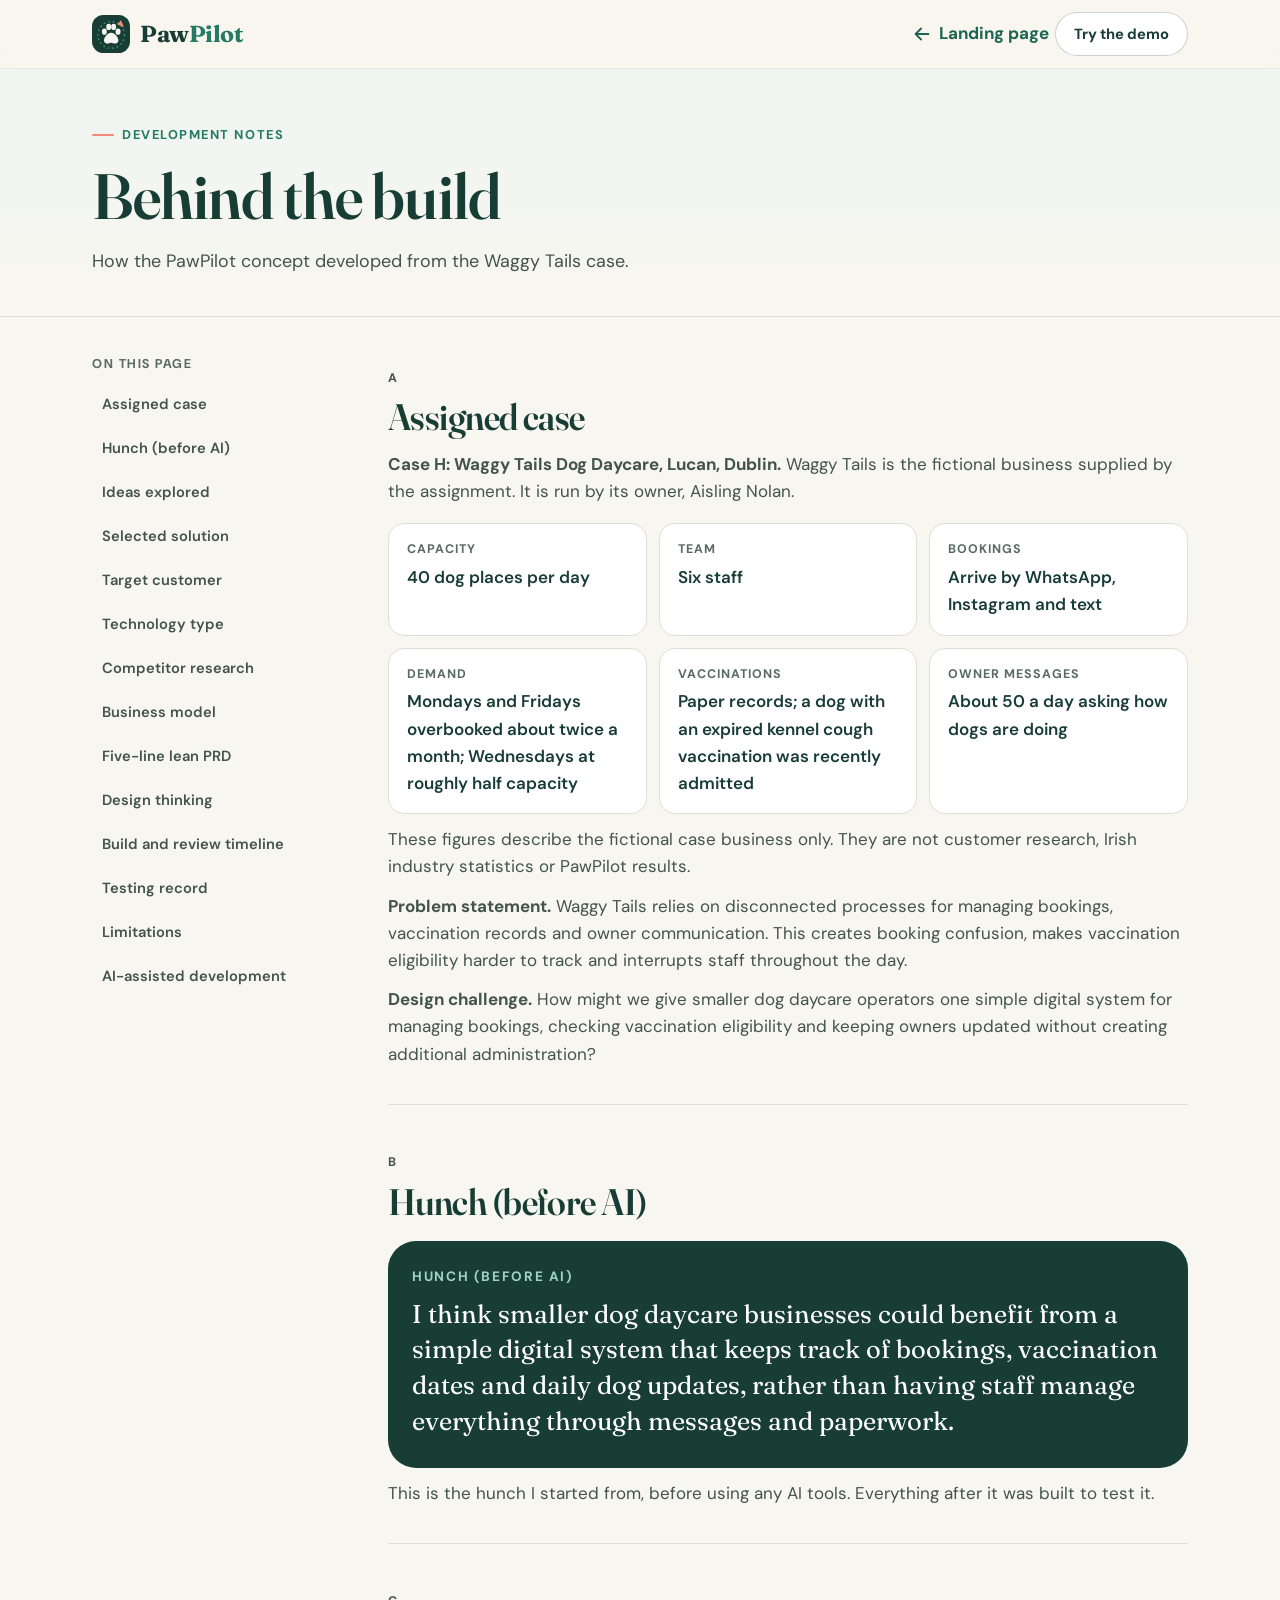
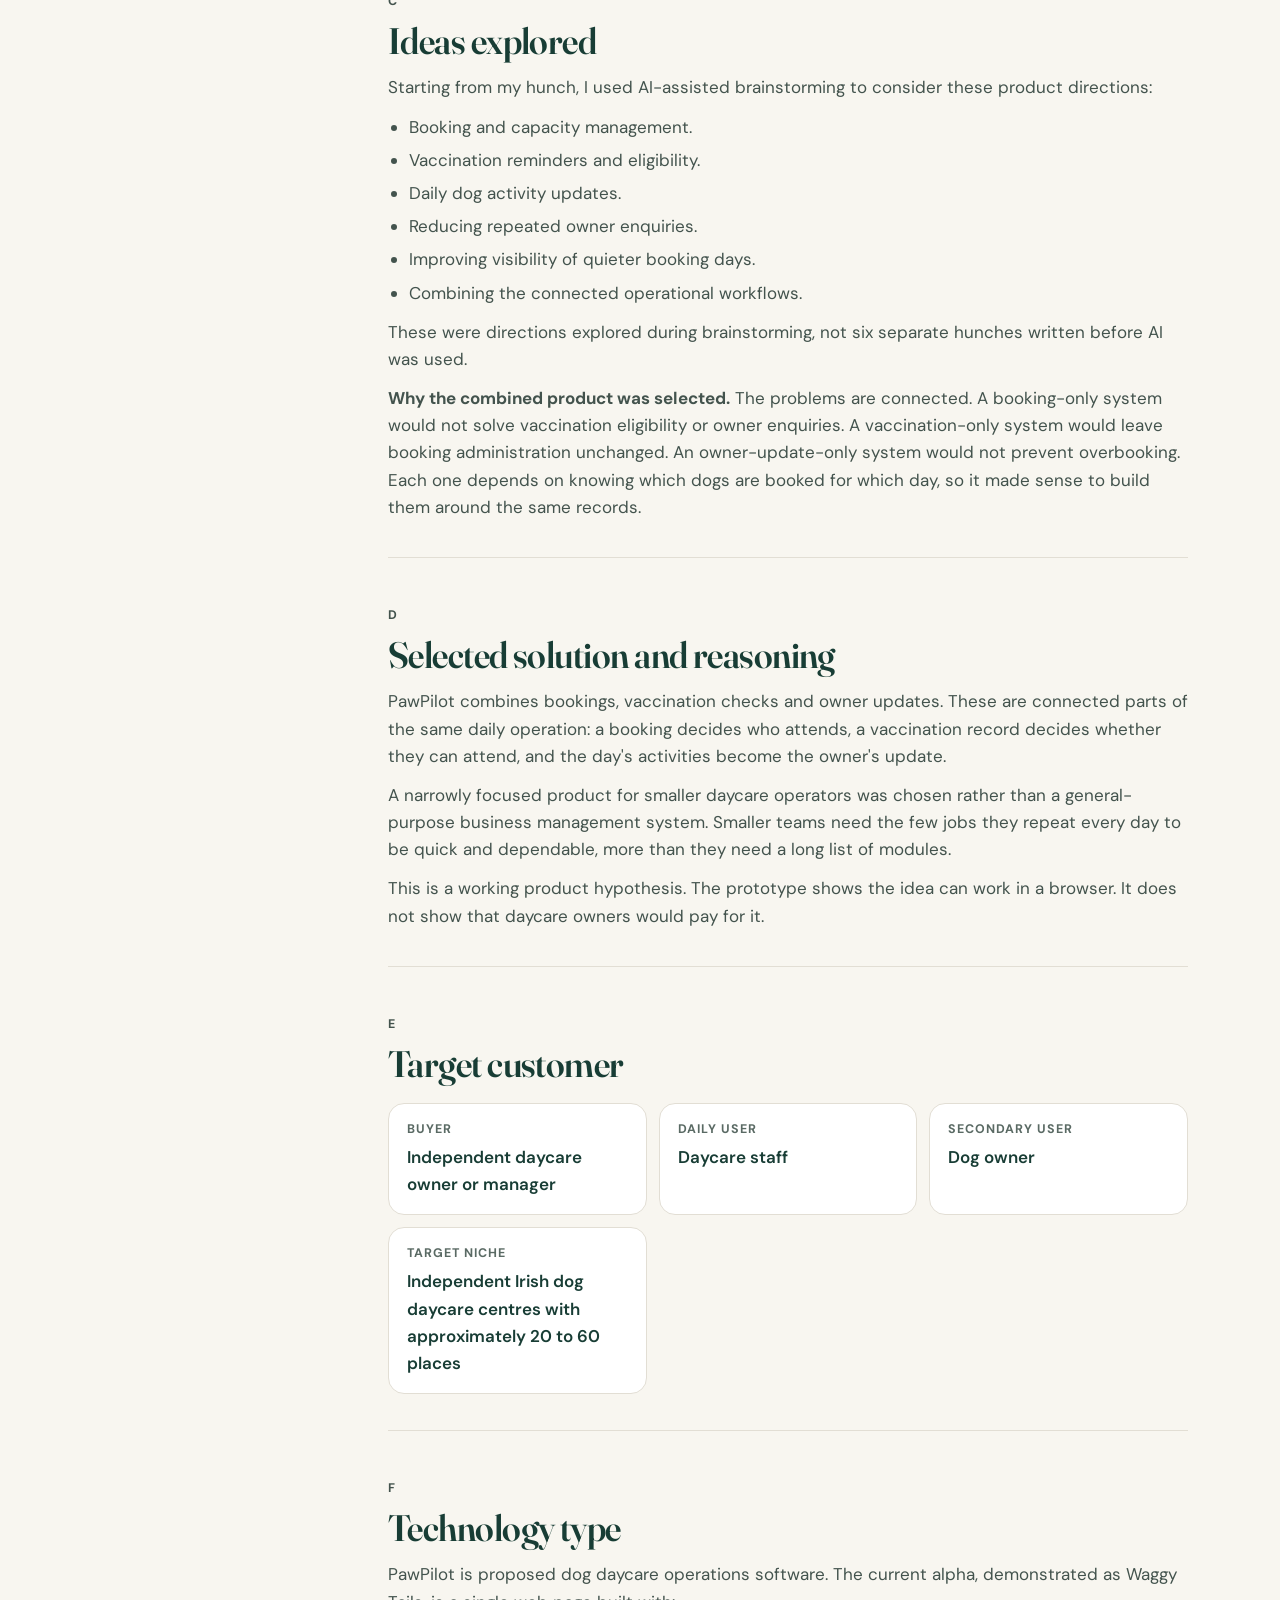
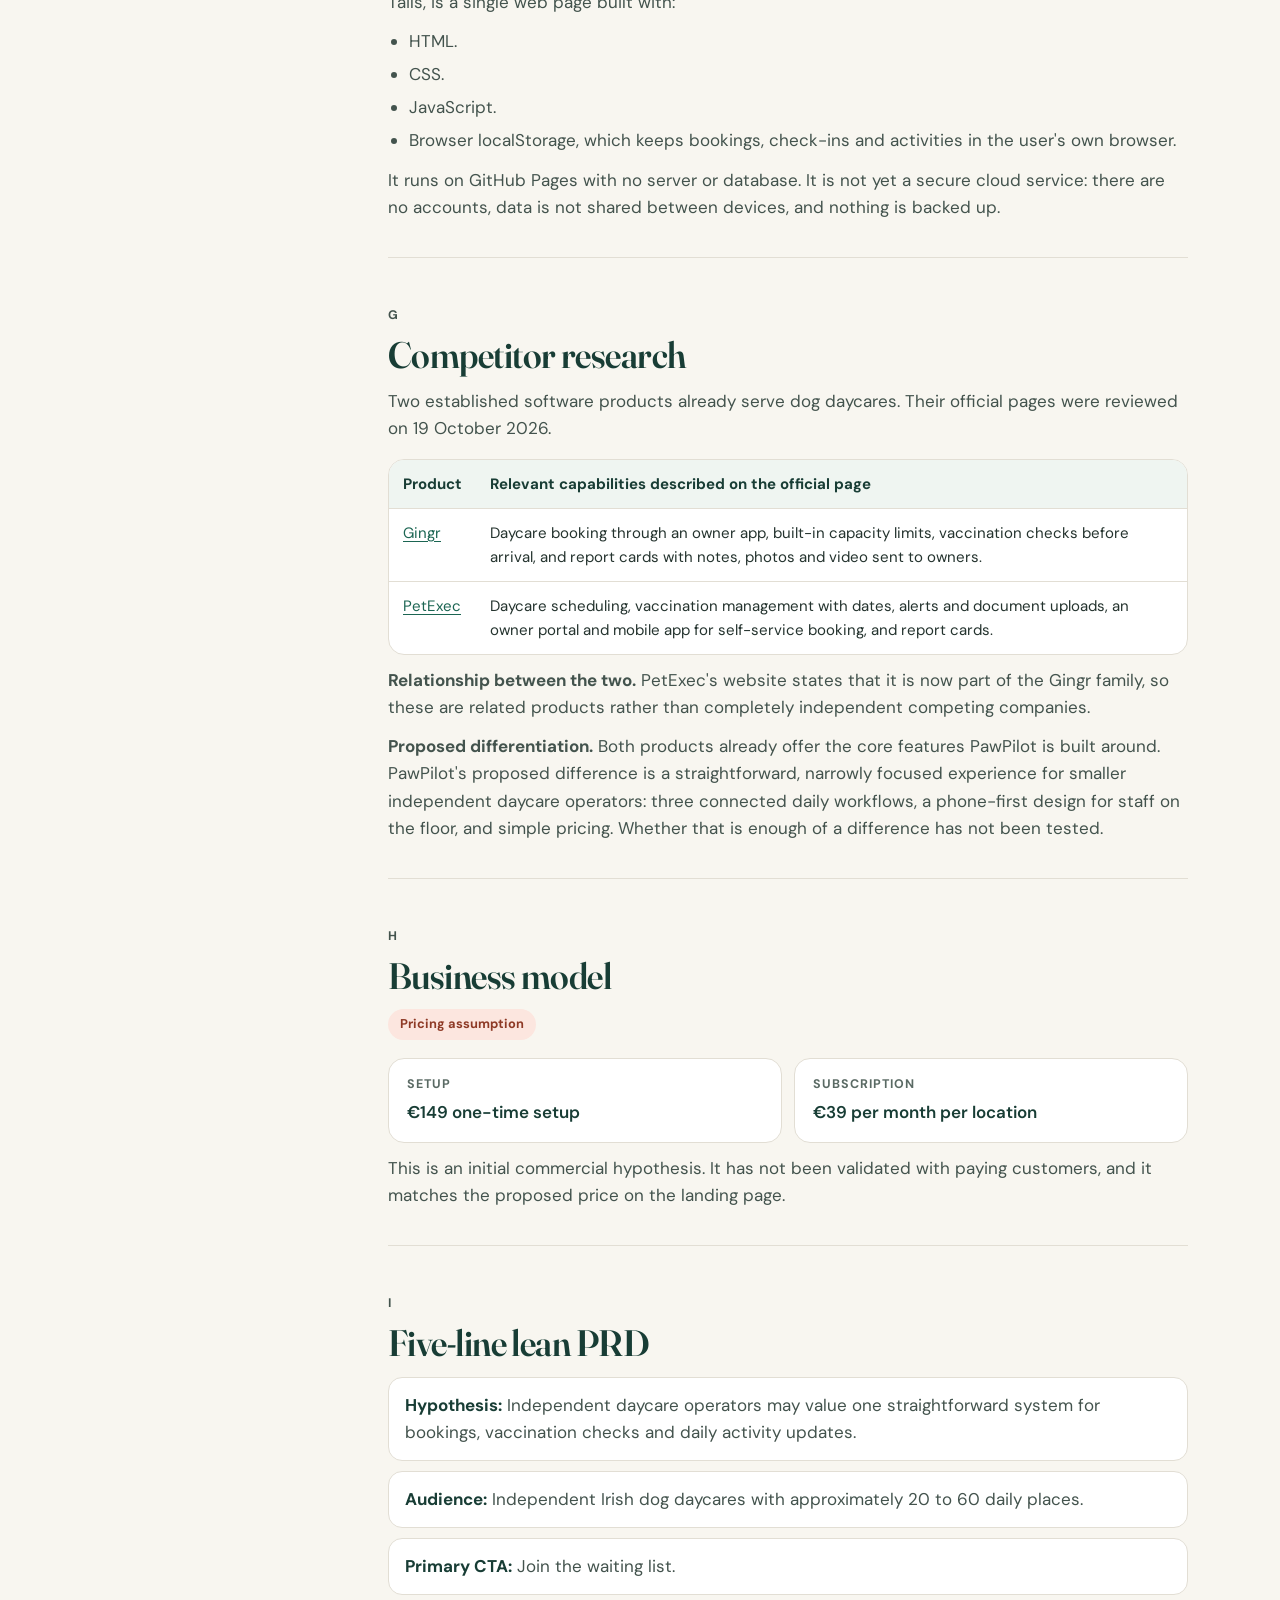
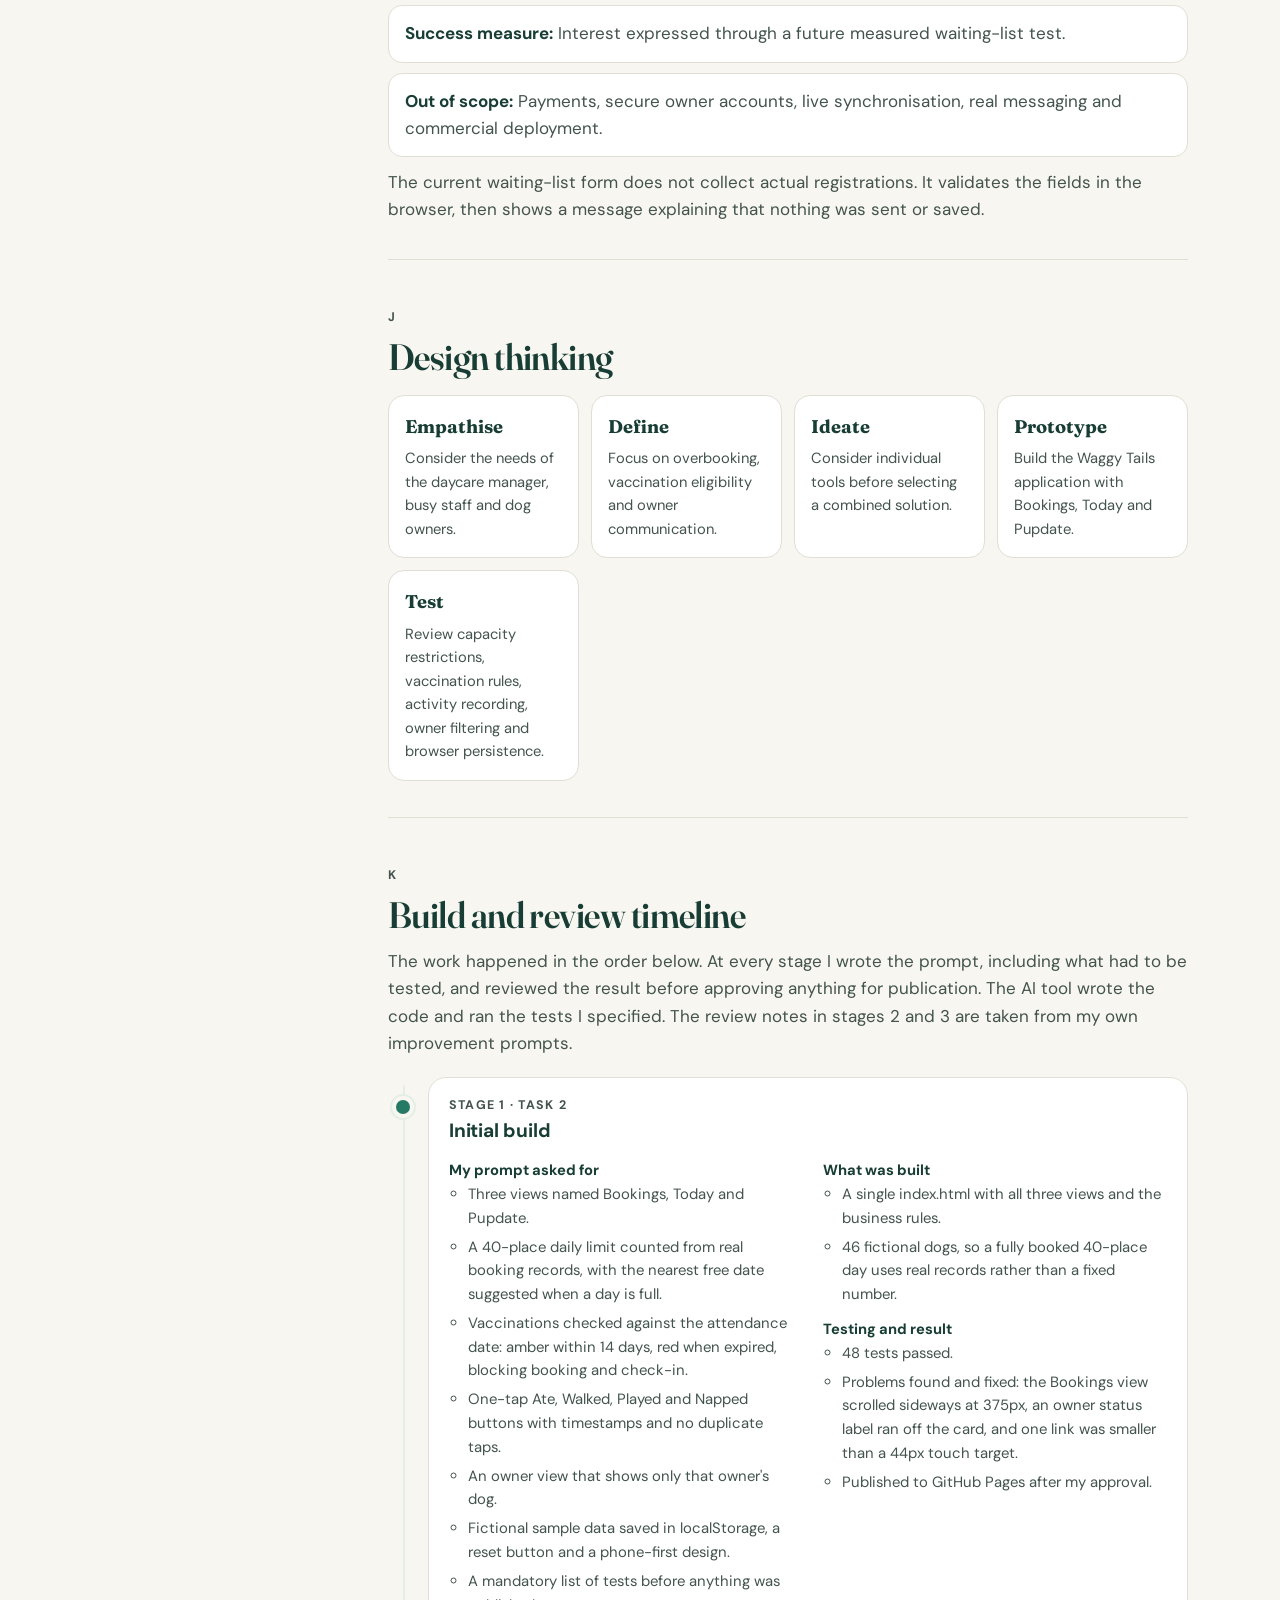
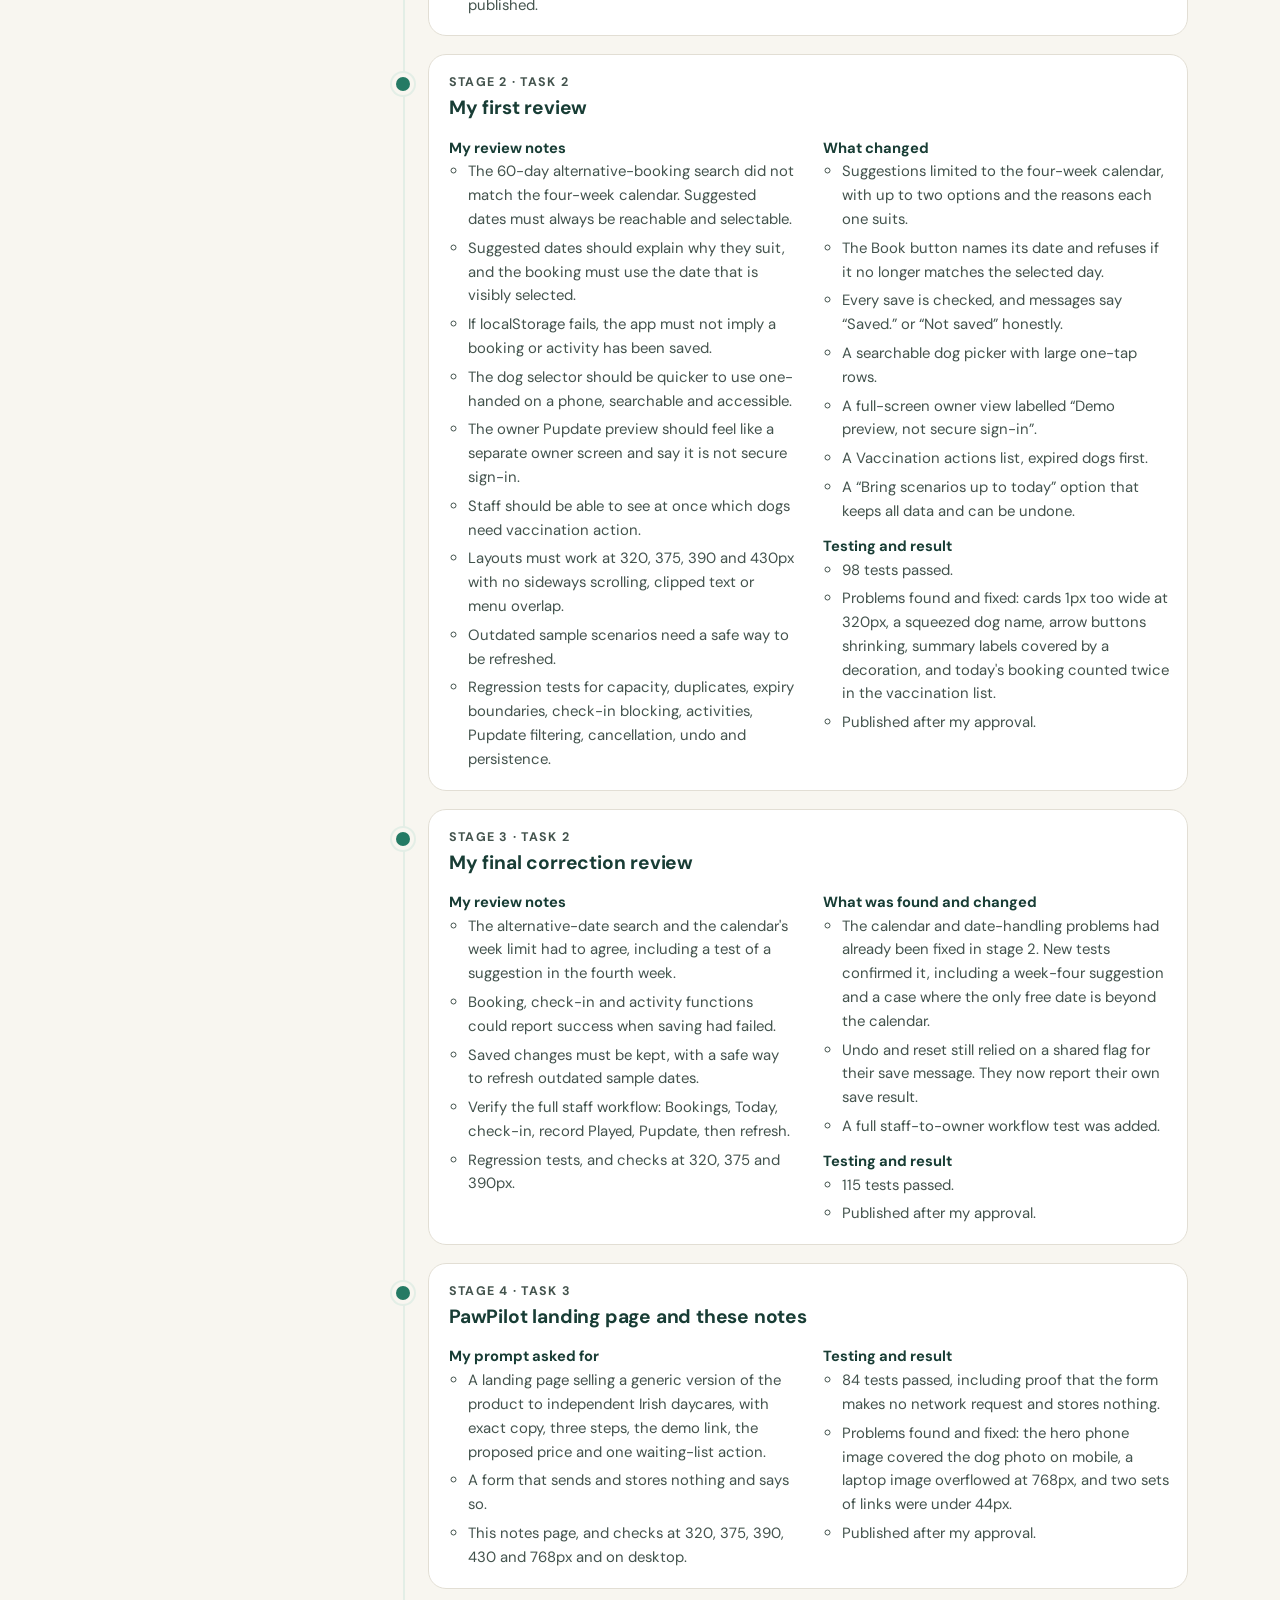
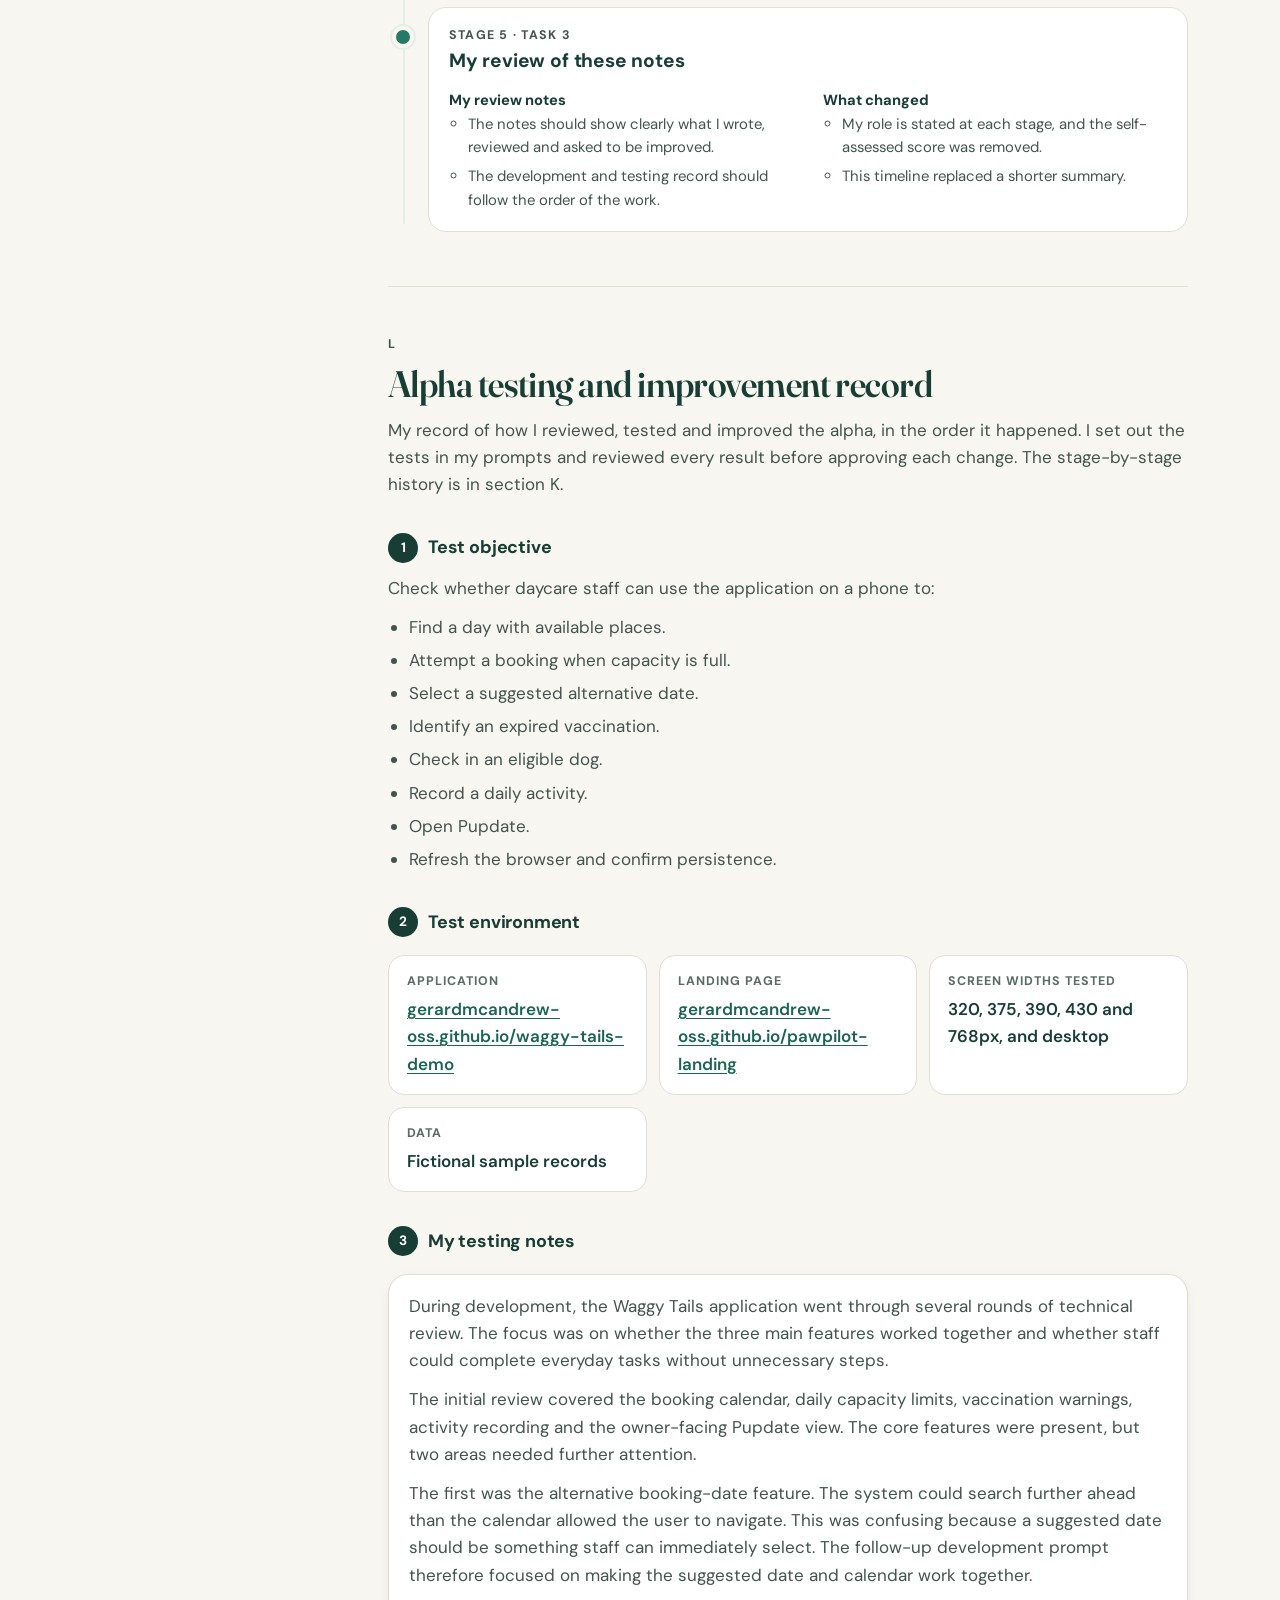
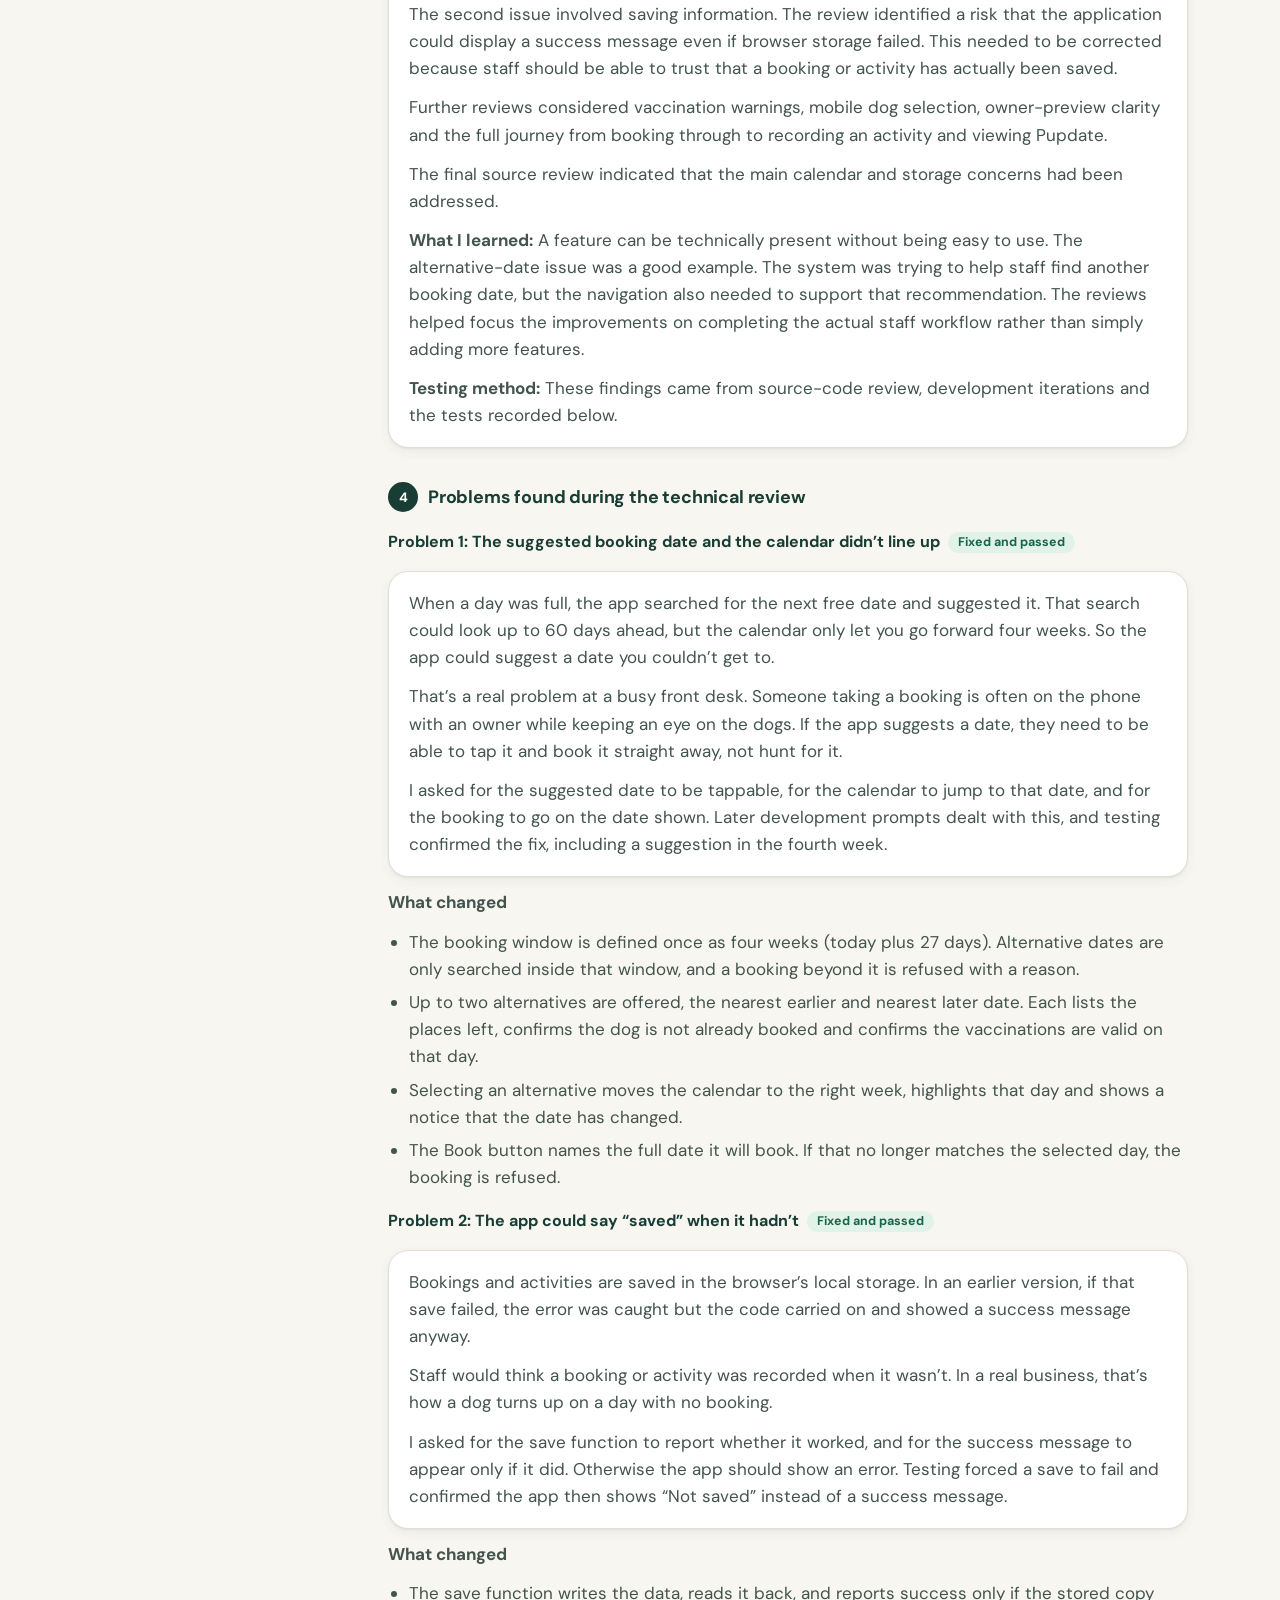
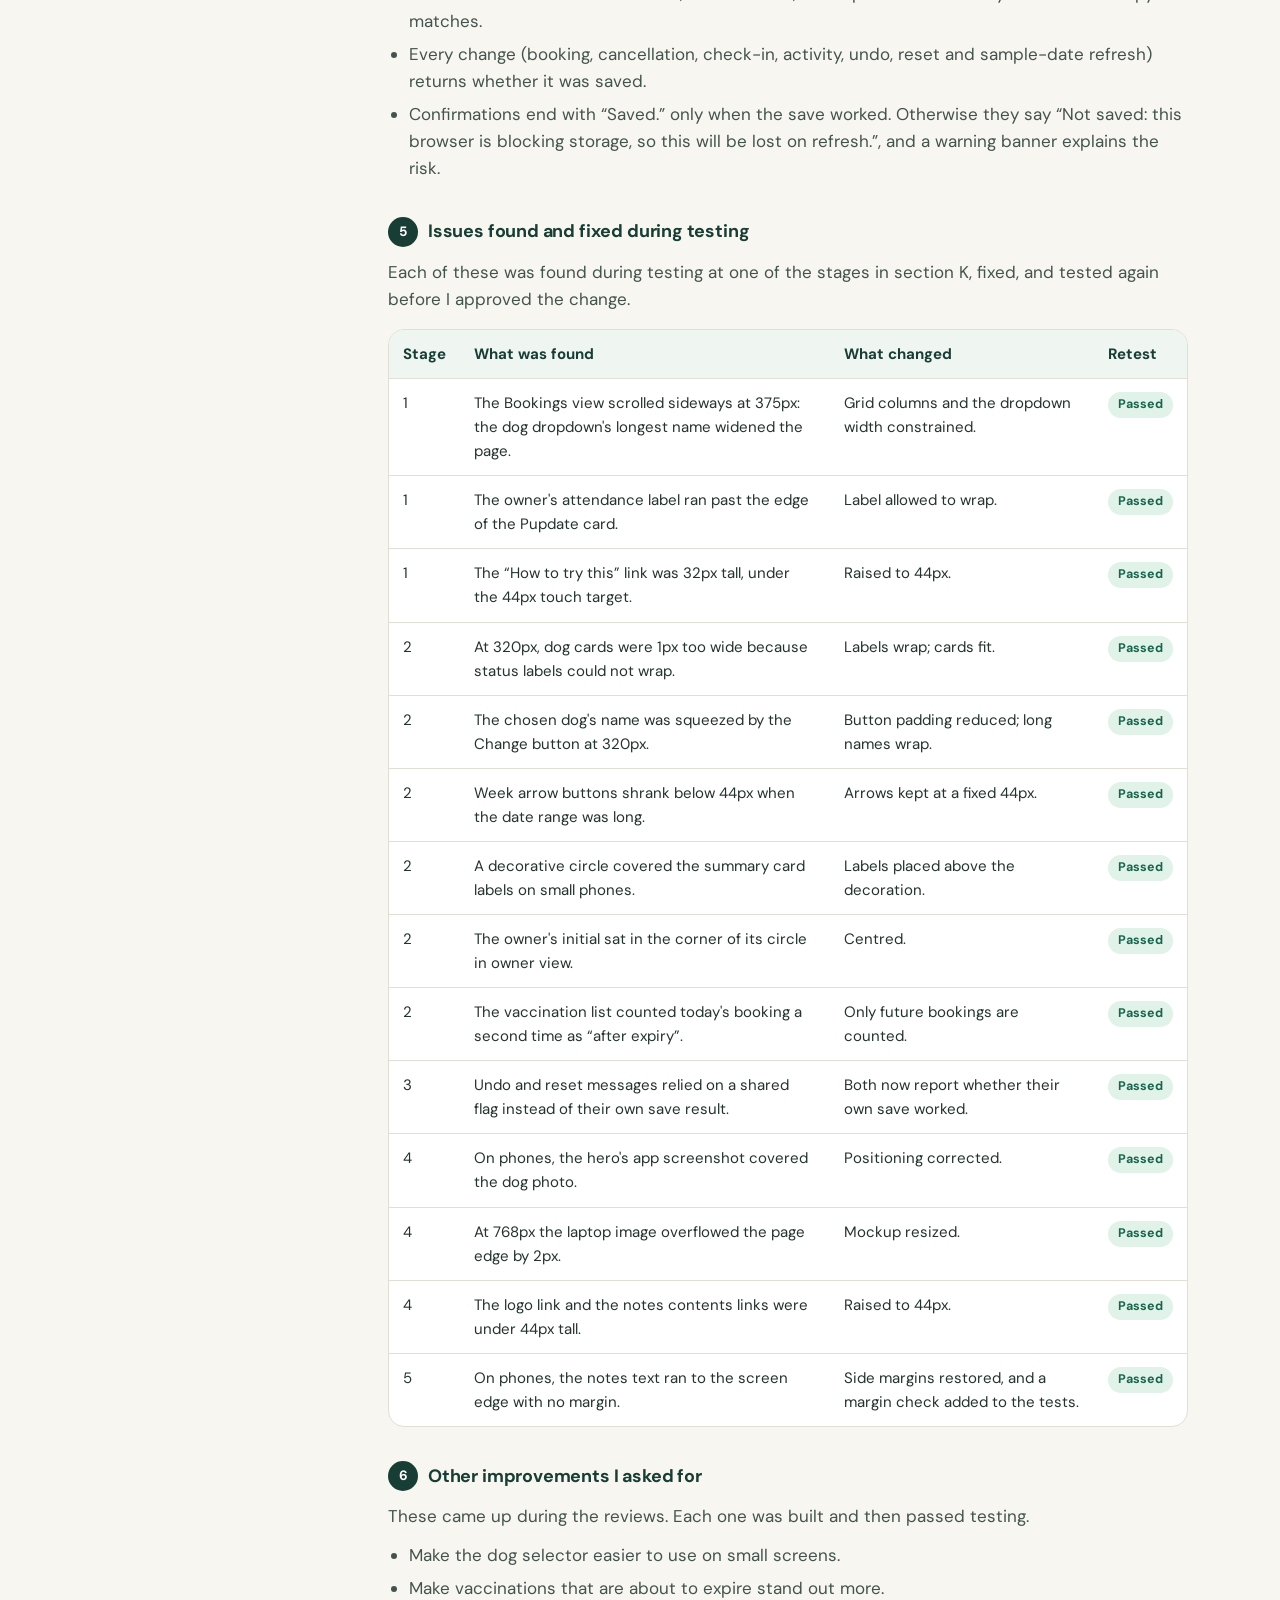
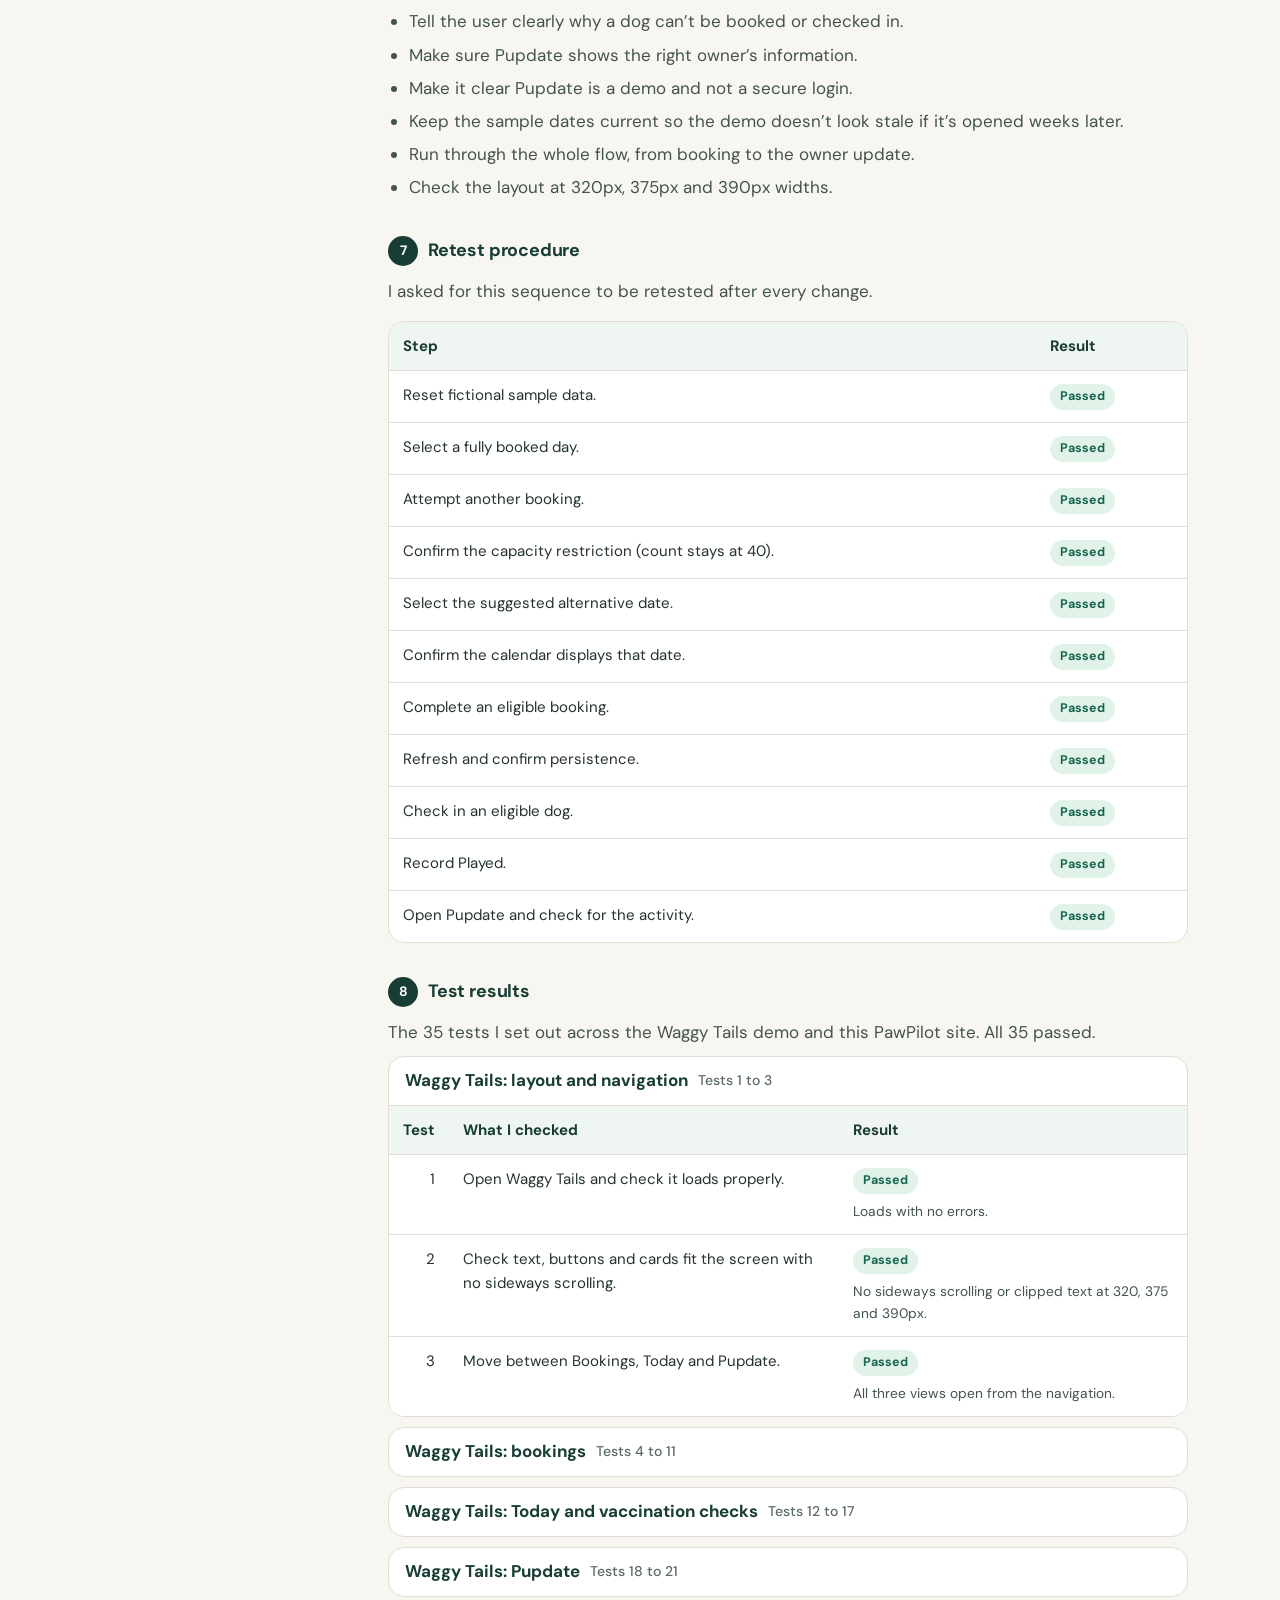
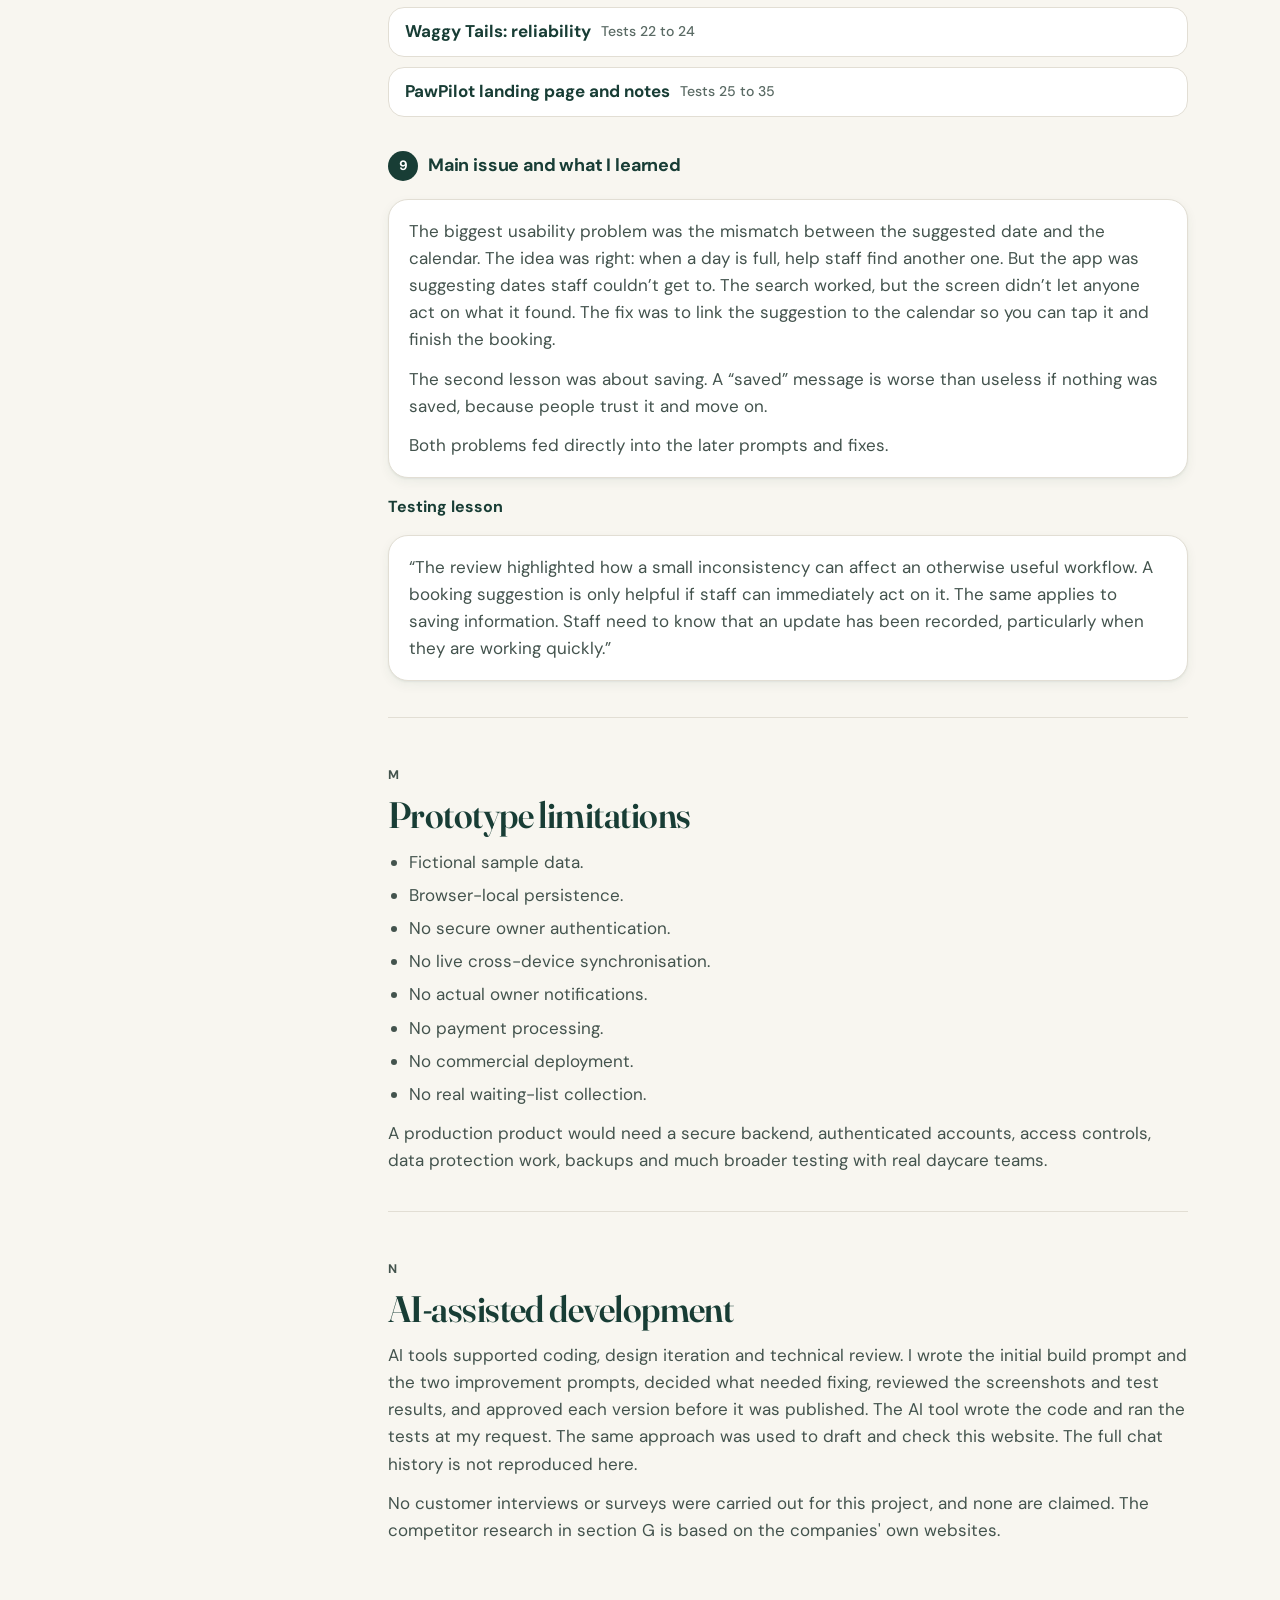
==== commit 3d4bd658: "Notes: remove the application assessment section and self-assessed score" ====
--- a/notes.html
+++ b/notes.html
@@ -64,7 +64,6 @@
         <li><a href="#design-thinking">Design thinking</a></li>
         <li><a href="#iterations">Build and review timeline</a></li>
         <li><a href="#testing">Testing record</a></li>
-        <li><a href="#assessment">Assessment</a></li>
         <li><a href="#limitations">Limitations</a></li>
         <li><a href="#ai">AI-assisted development</a></li>
       </ol>
@@ -319,7 +318,7 @@
                 <li>The development and testing record should follow the order of the work.</li>
               </ul></div>
               <div><h4>What changed</h4><ul>
-                <li>My role is stated at each stage, and the assessment is labelled as a self-assessment.</li>
+                <li>My role is stated at each stage, and the self-assessed score was removed.</li>
                 <li>This timeline replaced a shorter summary.</li>
               </ul></div>
             </div>
@@ -365,7 +364,7 @@
           <p>The first was the alternative booking-date feature. The system could search further ahead than the calendar allowed the user to navigate. This was confusing because a suggested date should be something staff can immediately select. The follow-up development prompt therefore focused on making the suggested date and calendar work together.</p>
           <p>The second issue involved saving information. The review identified a risk that the application could display a success message even if browser storage failed. This needed to be corrected because staff should be able to trust that a booking or activity has actually been saved.</p>
           <p>Further reviews considered vaccination warnings, mobile dog selection, owner-preview clarity and the full journey from booking through to recording an activity and viewing Pupdate.</p>
-          <p>The final source review indicated that the main calendar and storage concerns had been addressed. The provisional assessment was approximately 46 to 48 out of 50; this is not an official grade.</p>
+          <p>The final source review indicated that the main calendar and storage concerns had been addressed.</p>
           <p><strong>What I learned:</strong> A feature can be technically present without being easy to use. The alternative-date issue was a good example. The system was trying to help staff find another booking date, but the navigation also needed to support that recommendation. The reviews helped focus the improvements on completing the actual staff workflow rather than simply adding more features.</p>
           <p><strong>Testing method:</strong> These findings came from source-code review, development iterations and the tests recorded below.</p>
         </div>
@@ -505,58 +504,8 @@
       </section>
 
       <!-- M -->
-      <section class="n-section" id="assessment" aria-labelledby="assessment-title">
+      <section class="n-section" id="limitations" aria-labelledby="limits-title">
         <p class="n-kicker">M</p>
-        <h2 id="assessment-title">Application assessment and lessons learned</h2>
-        <p>My own review of the Task 2 application. This is a provisional self-assessment, not an official lecturer grade.</p>
-        <div class="score"><b>47/50</b><span class="tag">Provisional self-assessment</span></div>
-        <p class="note">Based on the tests recorded in section L.</p>
-        <div class="table-wrap">
-          <table>
-            <caption class="sr-only">Provisional assessment breakdown</caption>
-            <thead><tr><th scope="col">Area</th><th scope="col" class="num">Maximum</th><th scope="col" class="num">Assessment</th></tr></thead>
-            <tbody>
-              <tr><td>Three working views</td><td class="num">12</td><td class="num">12</td></tr>
-              <tr><td>Business rules and validation</td><td class="num">14</td><td class="num">13</td></tr>
-              <tr><td>Fictional data and persistence</td><td class="num">8</td><td class="num">8</td></tr>
-              <tr><td>Mobile design and usability</td><td class="num">10</td><td class="num">9</td></tr>
-              <tr><td>Testing and iteration evidence</td><td class="num">6</td><td class="num">5</td></tr>
-              <tr><th scope="row">Total</th><th class="num">50</th><th class="num">47</th></tr>
-            </tbody>
-          </table>
-        </div>
-        <p class="note">This breakdown is my own assessment framework, not the lecturer's published marking allocation.</p>
-        <h3>Strengths</h3>
-        <ul>
-          <li><strong>Bookings:</strong> weekly capacity management, booking restrictions and alternative-date handling.</li>
-          <li><strong>Today:</strong> vaccination warnings, check-in eligibility and one-tap activity recording.</li>
-          <li><strong>Pupdate:</strong> an owner-facing preview displaying daily activity notes for the relevant fictional dog.</li>
-          <li>Fictional sample data, browser persistence, capacity rules and vaccination eligibility.</li>
-          <li>Consistent design, mobile-first layouts and iterative technical review.</li>
-        </ul>
-        <h3>Areas for improvement</h3>
-        <ul>
-          <li>Calendar navigation and suggested alternative dates.</li>
-          <li>Accurate feedback when browser storage fails.</li>
-          <li>Sample-data date handling.</li>
-          <li>Full workflow verification, from booking to the owner update.</li>
-          <li>Clear disclosure that the owner preview is not secure authentication.</li>
-        </ul>
-        <p>All five points were addressed in stages 2 and 3 and passed testing (see sections K and L).</p>
-        <h3>Lessons for future development</h3>
-        <ul>
-          <li>Build the required workflows before adding visual polish.</li>
-          <li>Use fictional records that make the business rules easy to demonstrate.</li>
-          <li>Test the complete journey from booking to owner update.</li>
-          <li>Check that save confirmations reflect actual saved state.</li>
-          <li>Record at least one genuine usability problem and the change made.</li>
-          <li>Avoid describing a browser prototype as a production-ready platform.</li>
-        </ul>
-      </section>
-
-      <!-- N -->
-      <section class="n-section" id="limitations" aria-labelledby="limits-title">
-        <p class="n-kicker">N</p>
         <h2 id="limits-title">Prototype limitations</h2>
         <ul>
           <li>Fictional sample data.</li>
@@ -571,9 +520,9 @@
         <p>A production product would need a secure backend, authenticated accounts, access controls, data protection work, backups and much broader testing with real daycare teams.</p>
       </section>
 
-      <!-- O -->
+      <!-- N -->
       <section class="n-section" id="ai" aria-labelledby="ai-title">
-        <p class="n-kicker">O</p>
+        <p class="n-kicker">N</p>
         <h2 id="ai-title">AI-assisted development</h2>
         <p>AI tools supported coding, design iteration and technical review. I wrote the initial build prompt and the two improvement prompts, decided what needed fixing, reviewed the screenshots and test results, and approved each version before it was published. The AI tool wrote the code and ran the tests at my request. The same approach was used to draft and check this website. The full chat history is not reproduced here.</p>
         <p>No customer interviews or surveys were carried out for this project, and none are claimed. The competitor research in section G is based on the companies' own websites.</p>
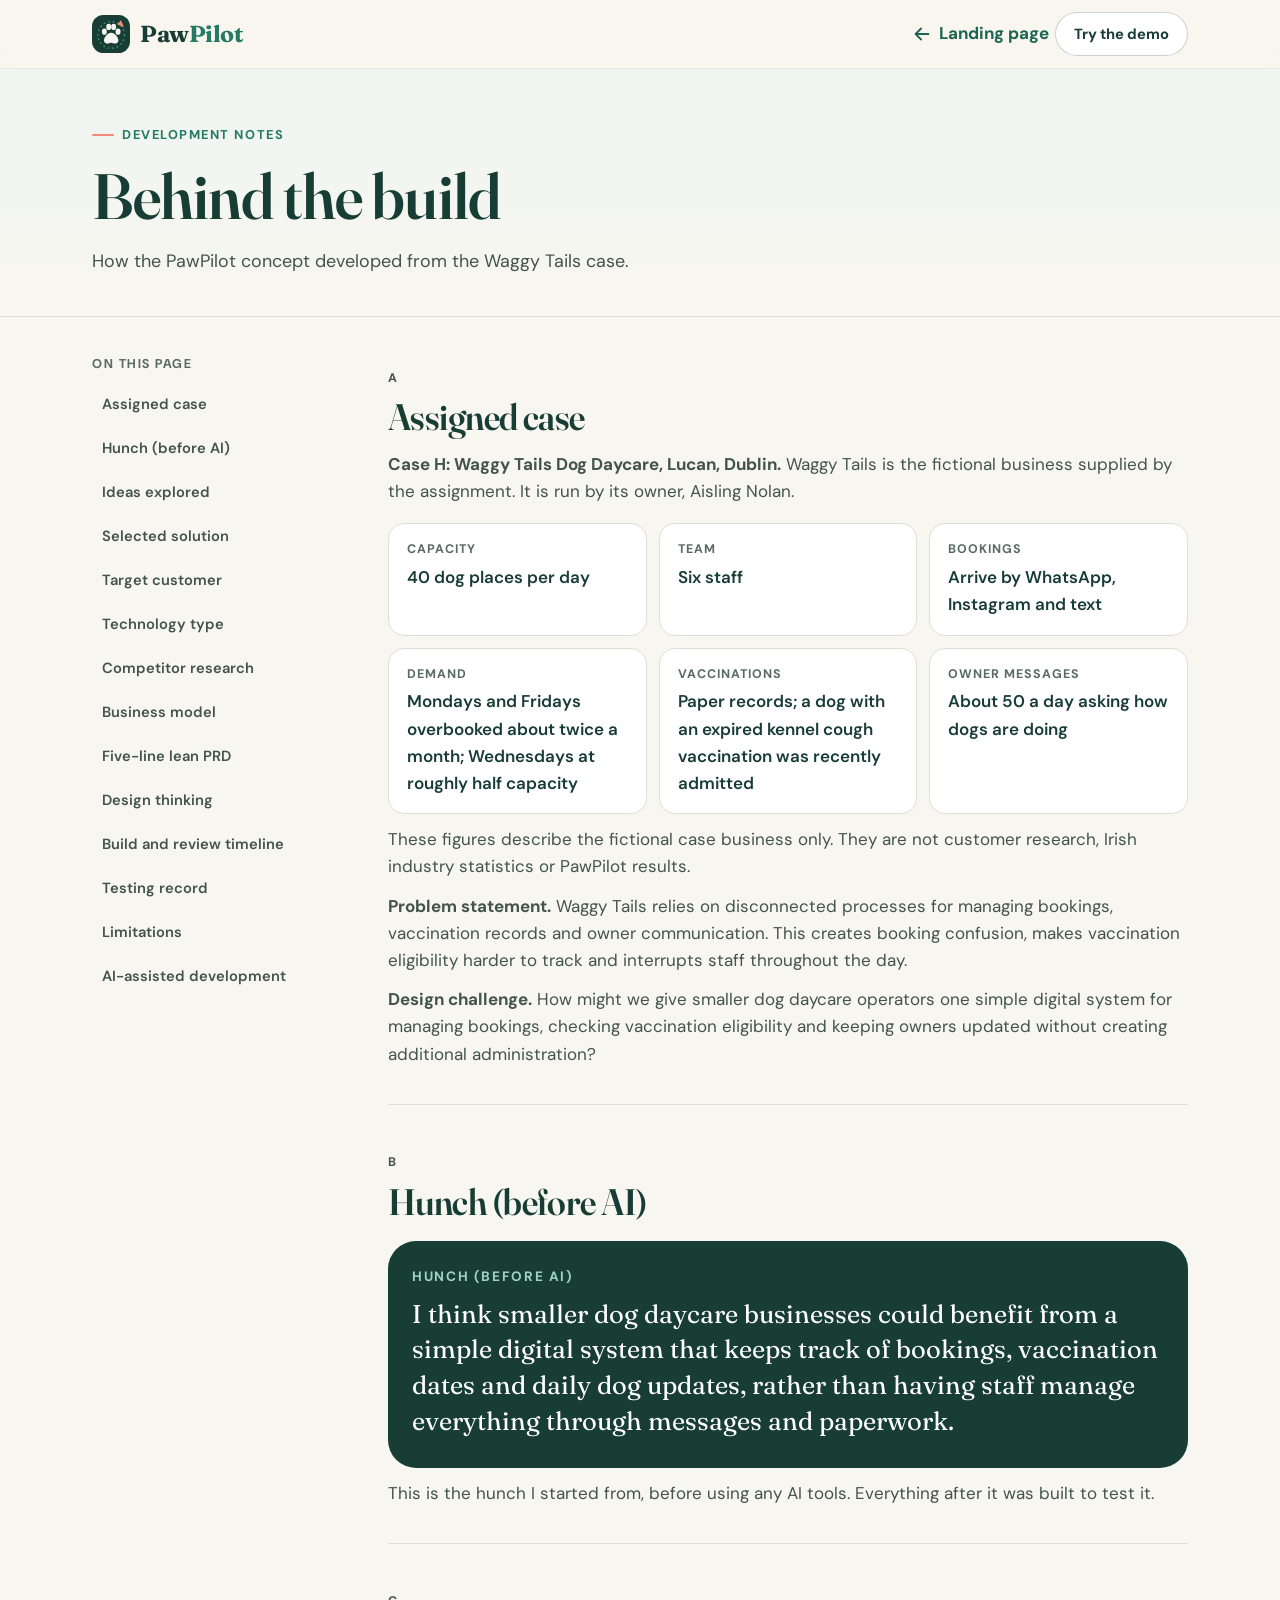
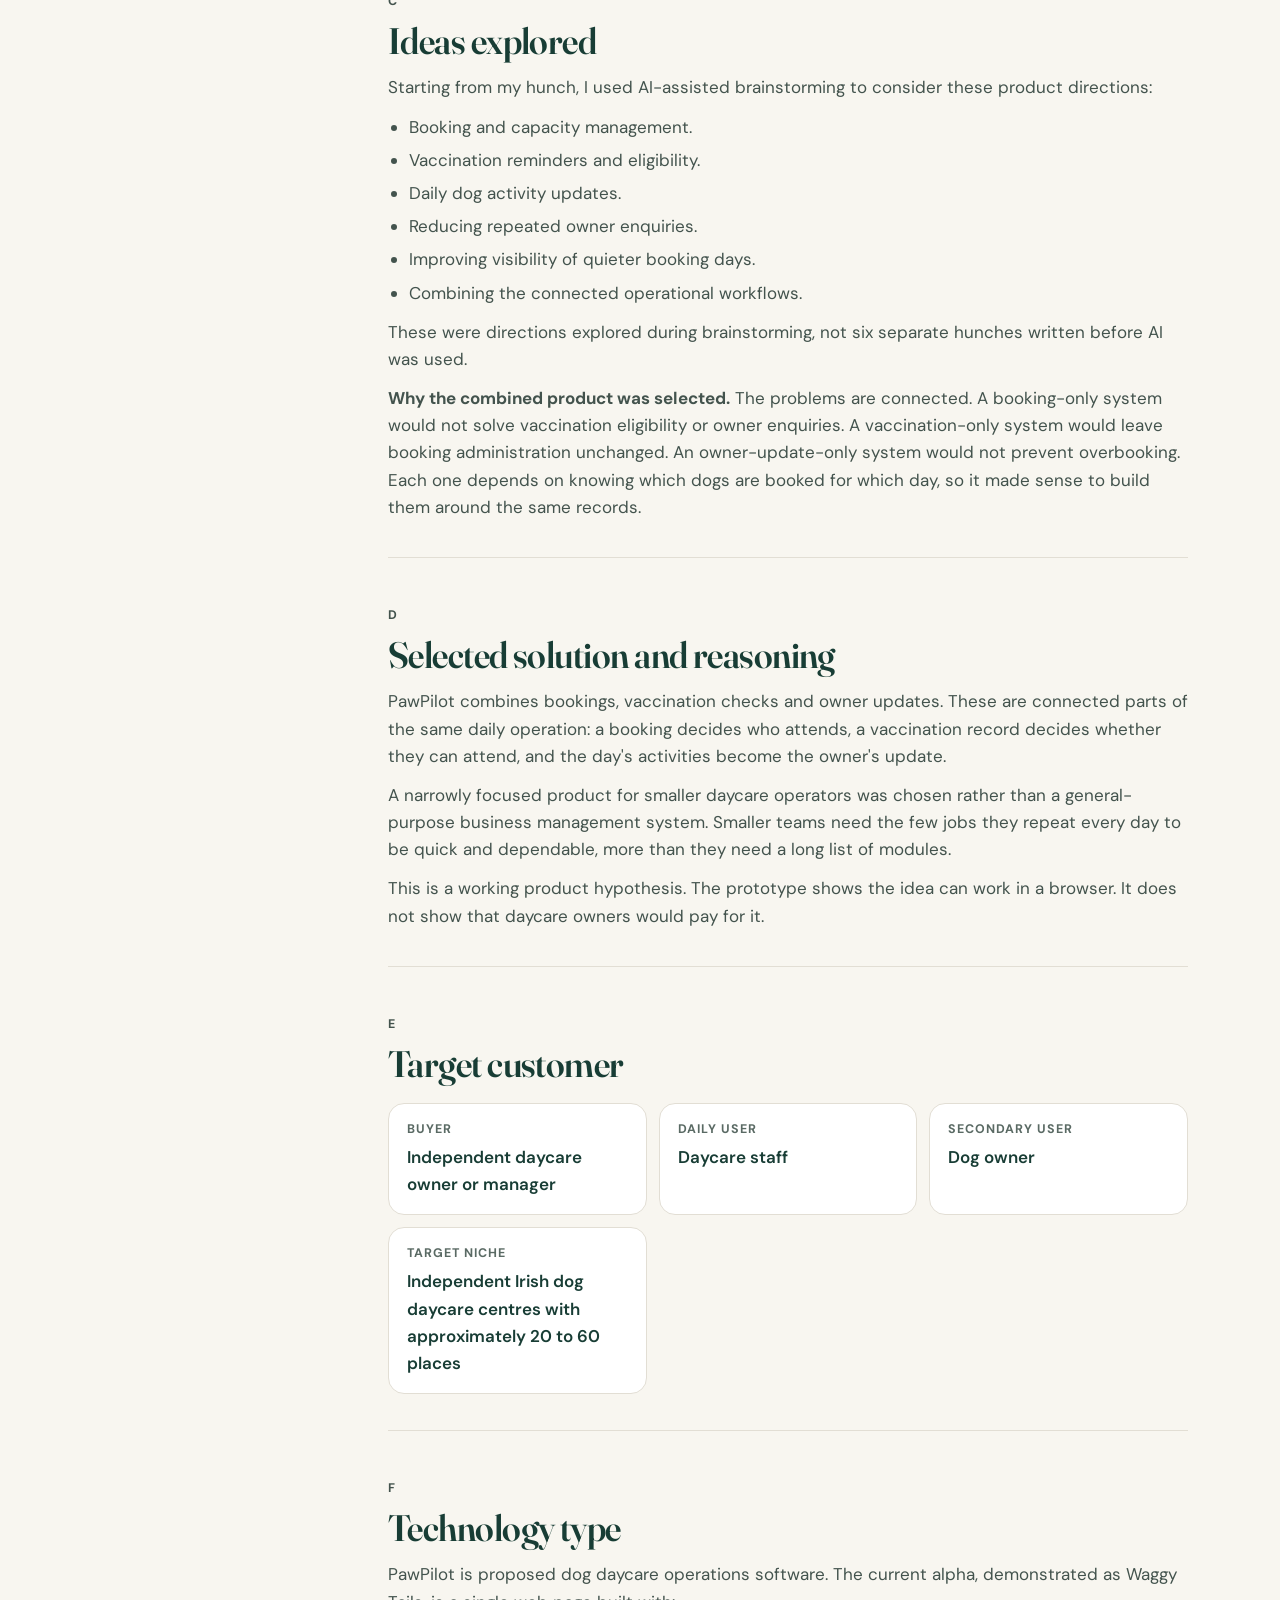
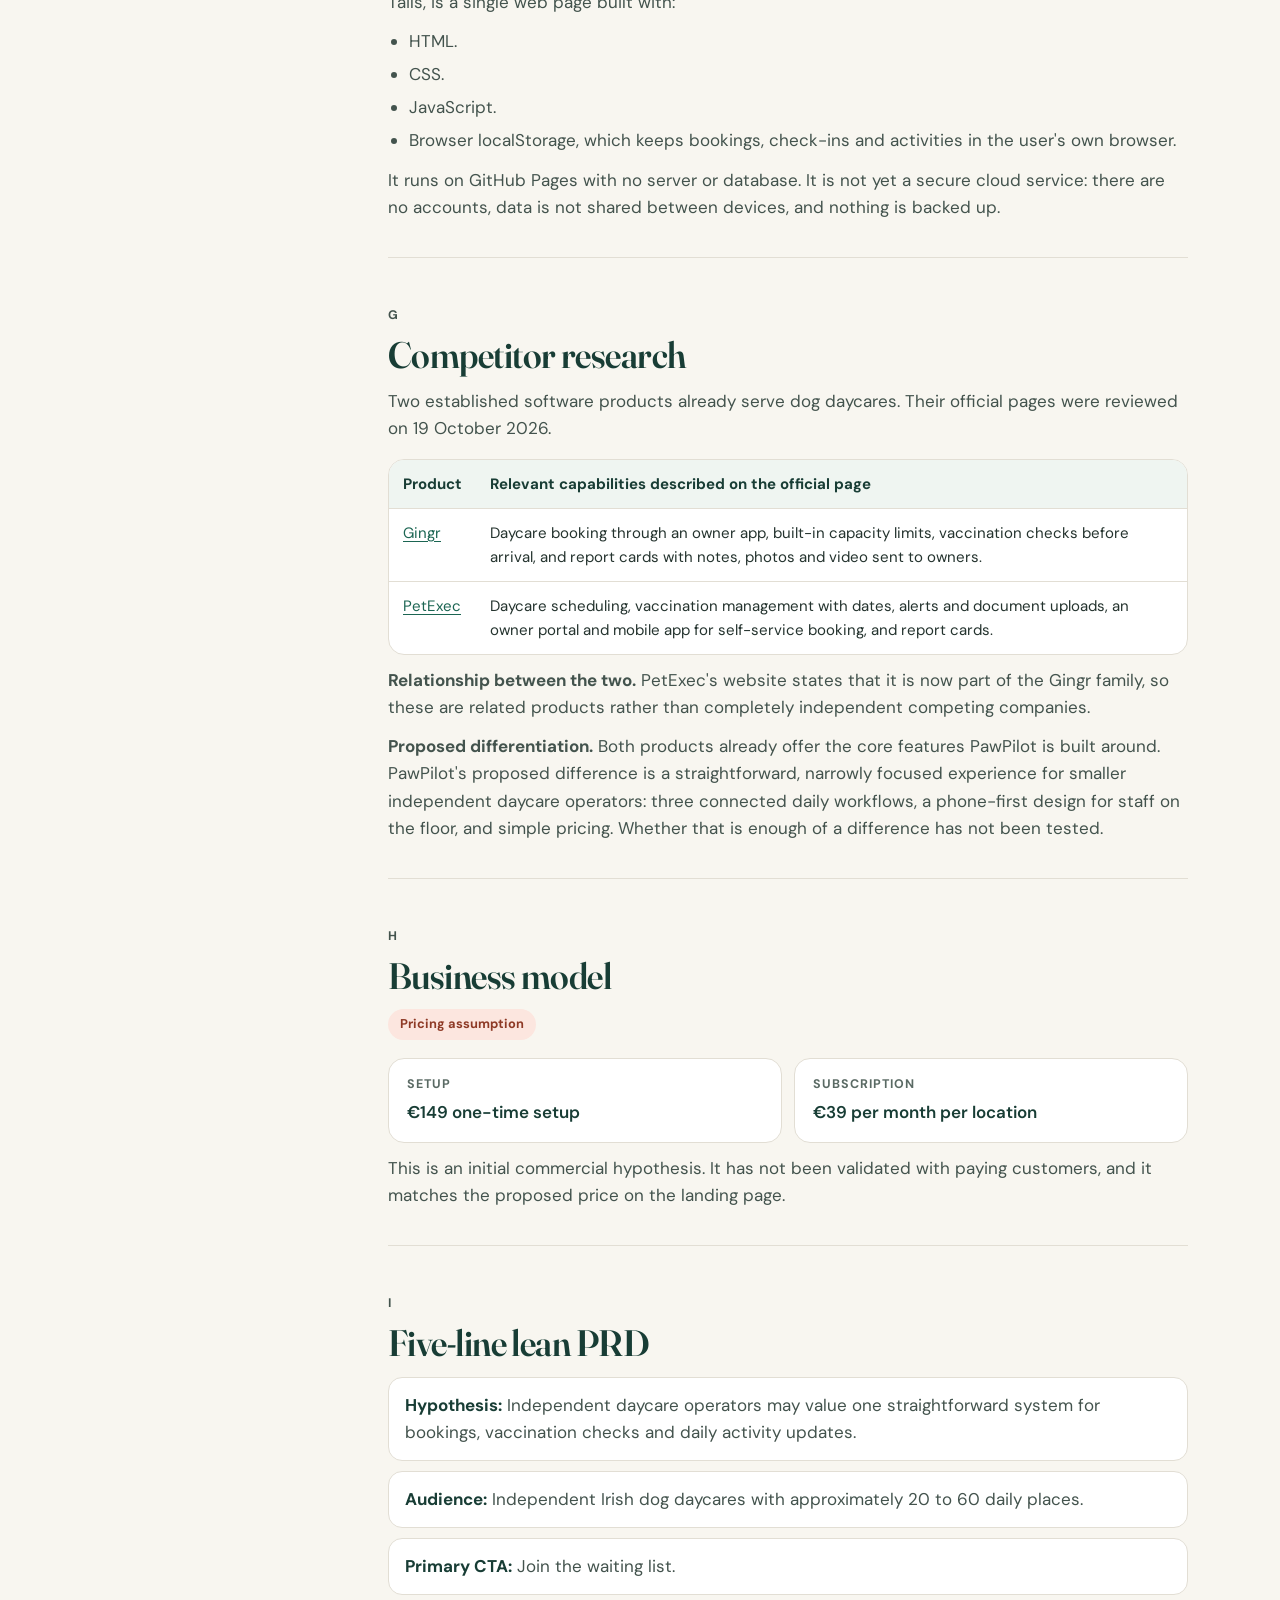
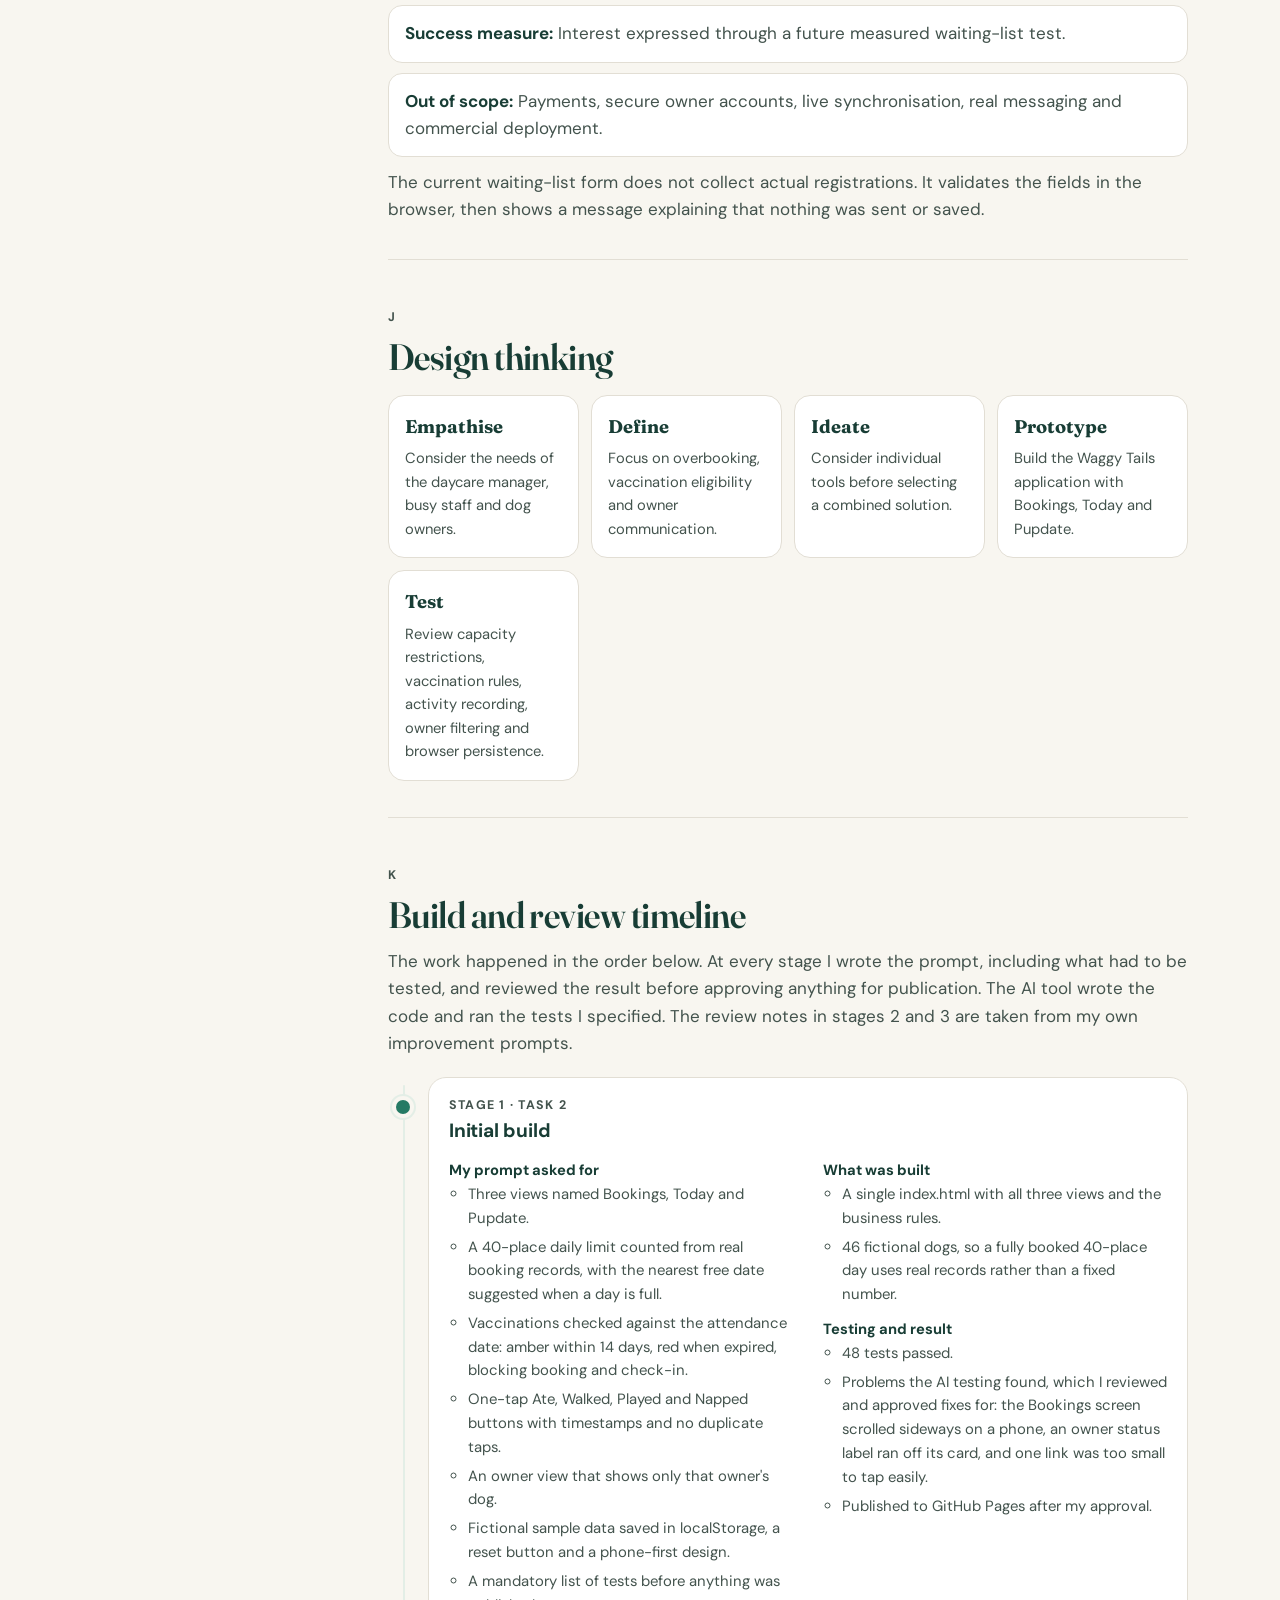
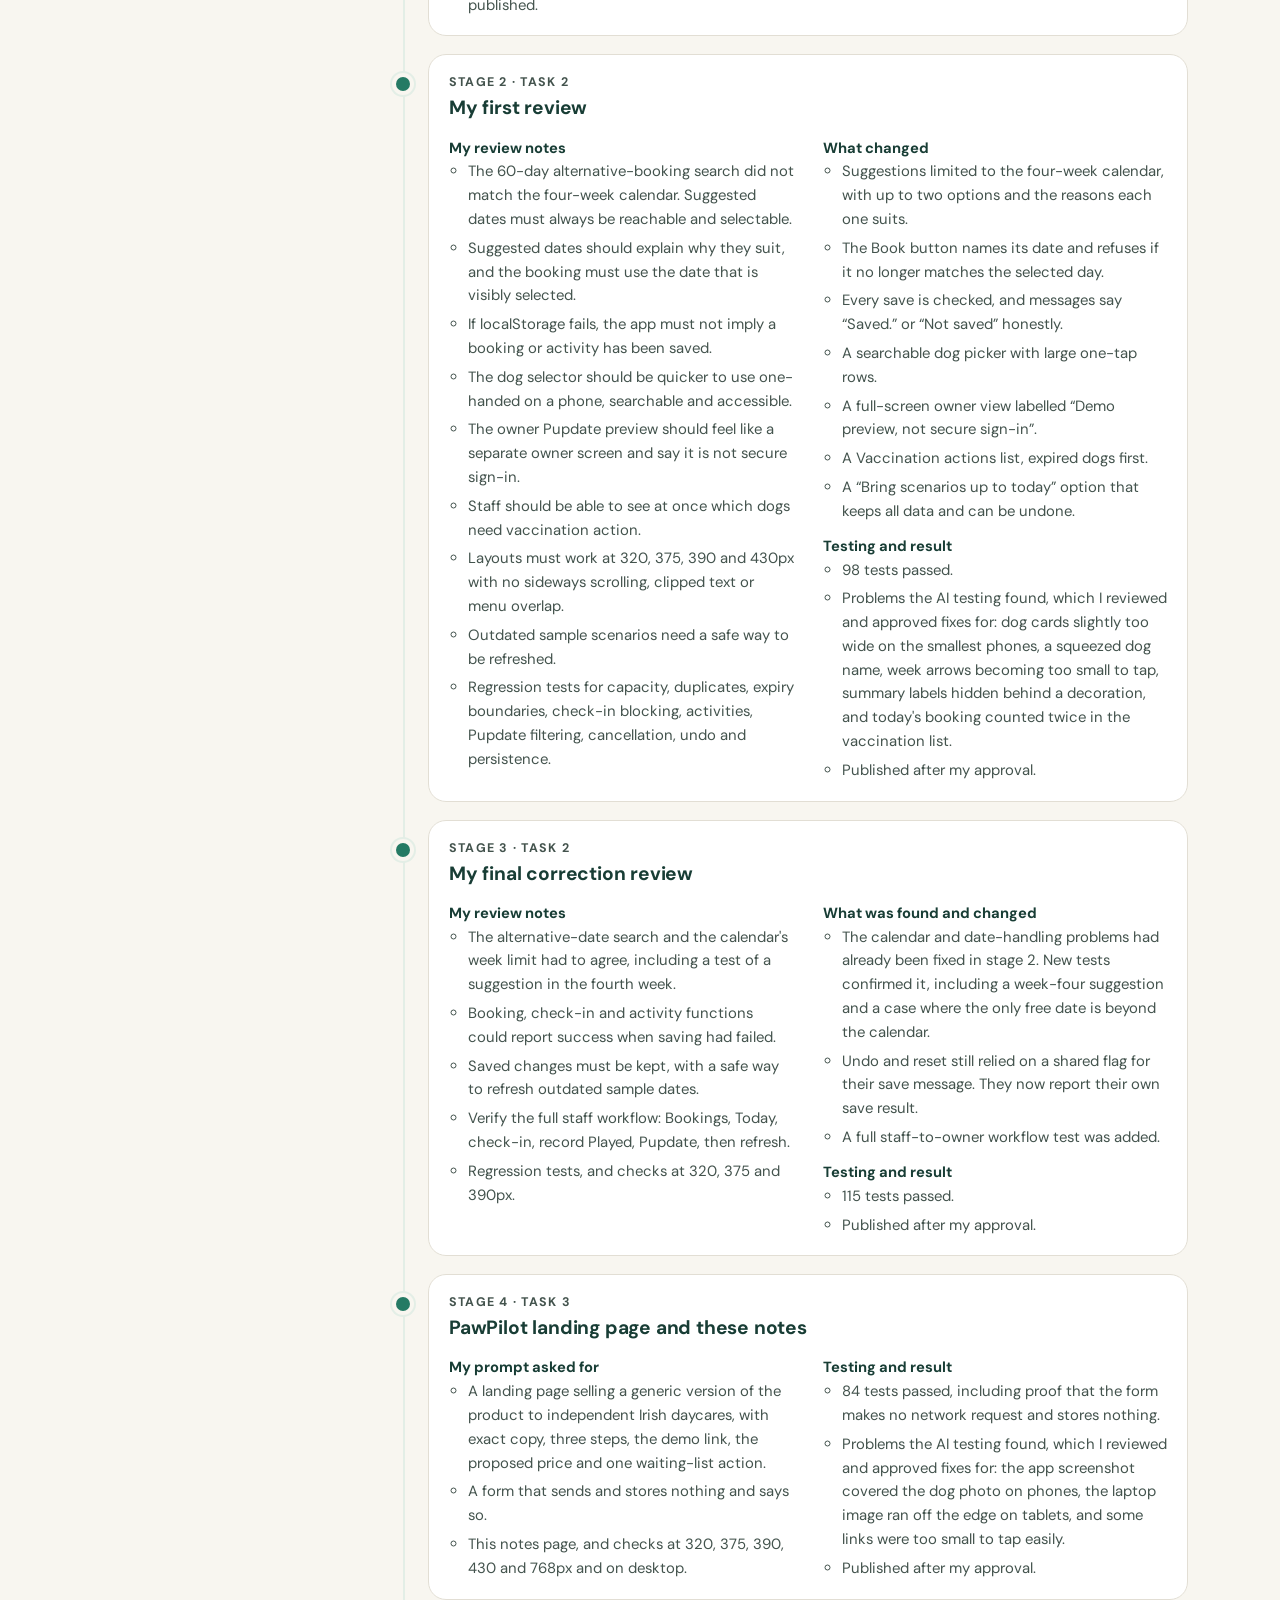
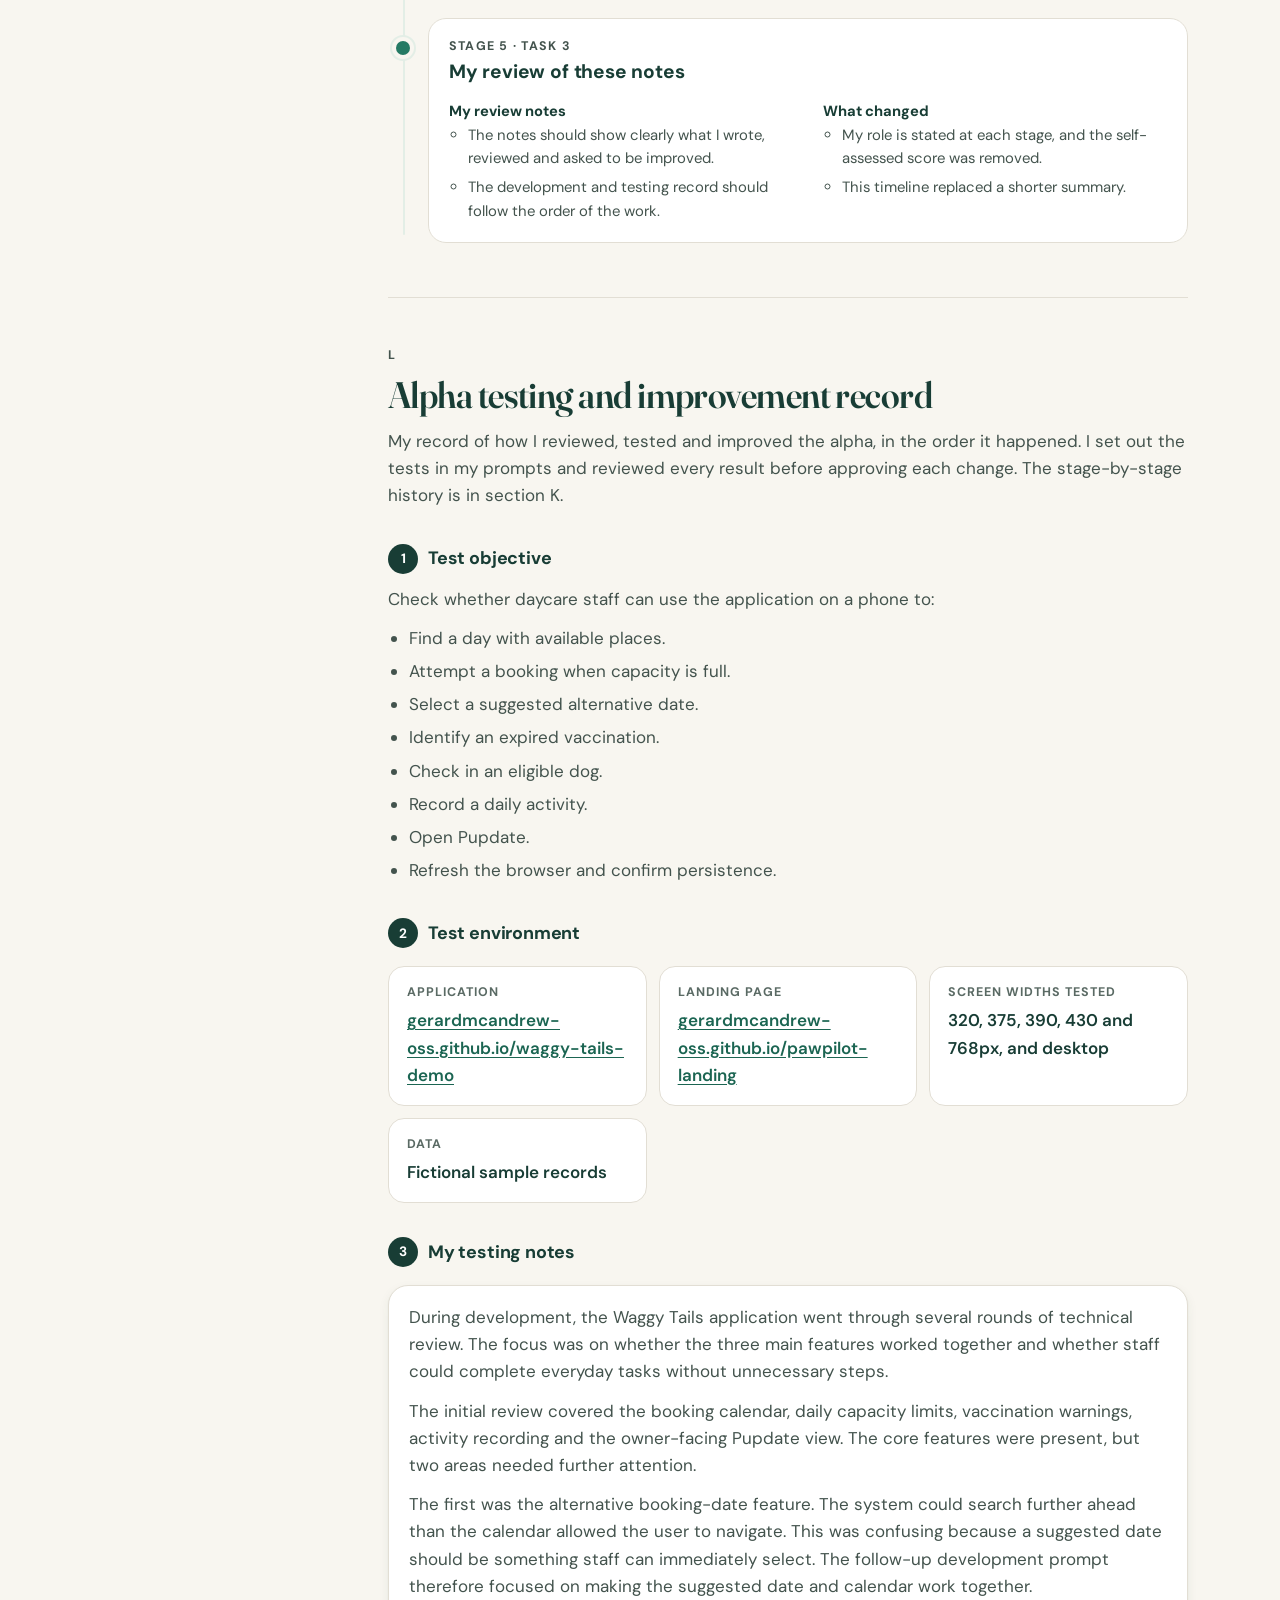
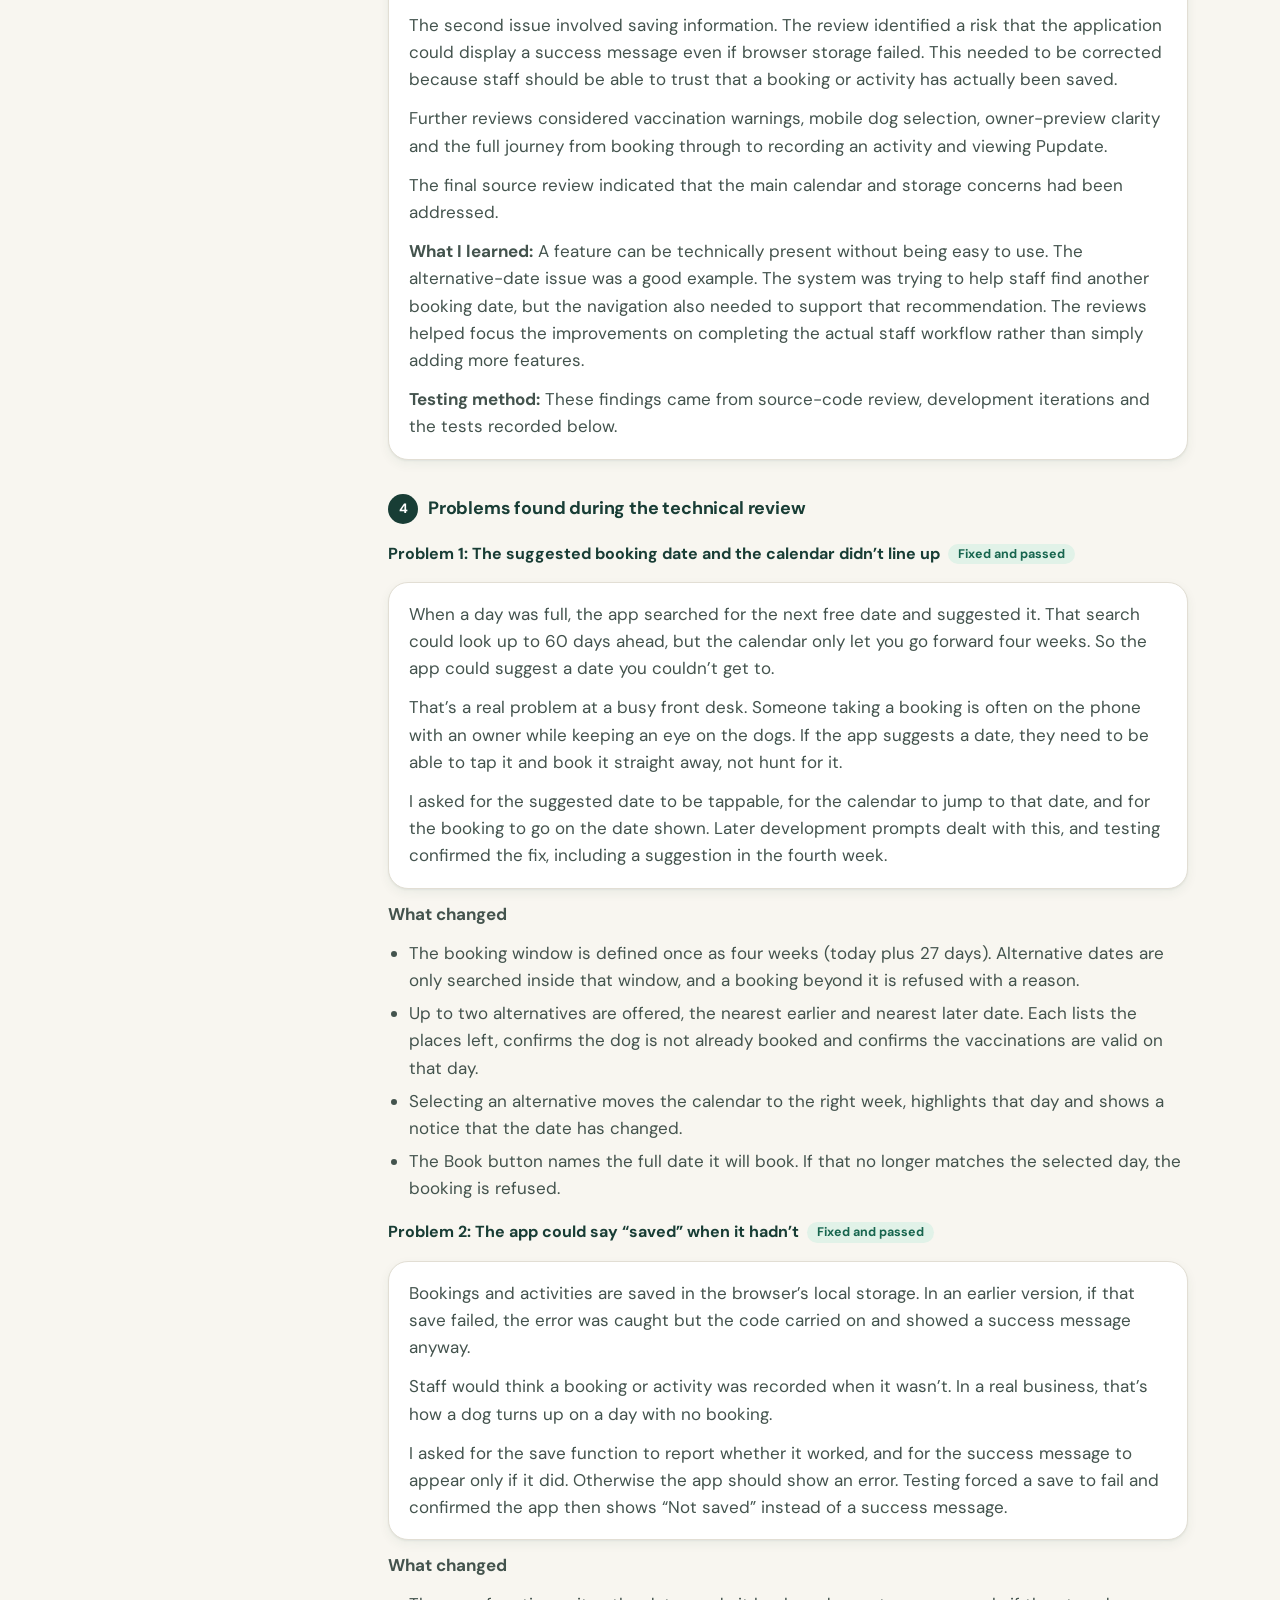
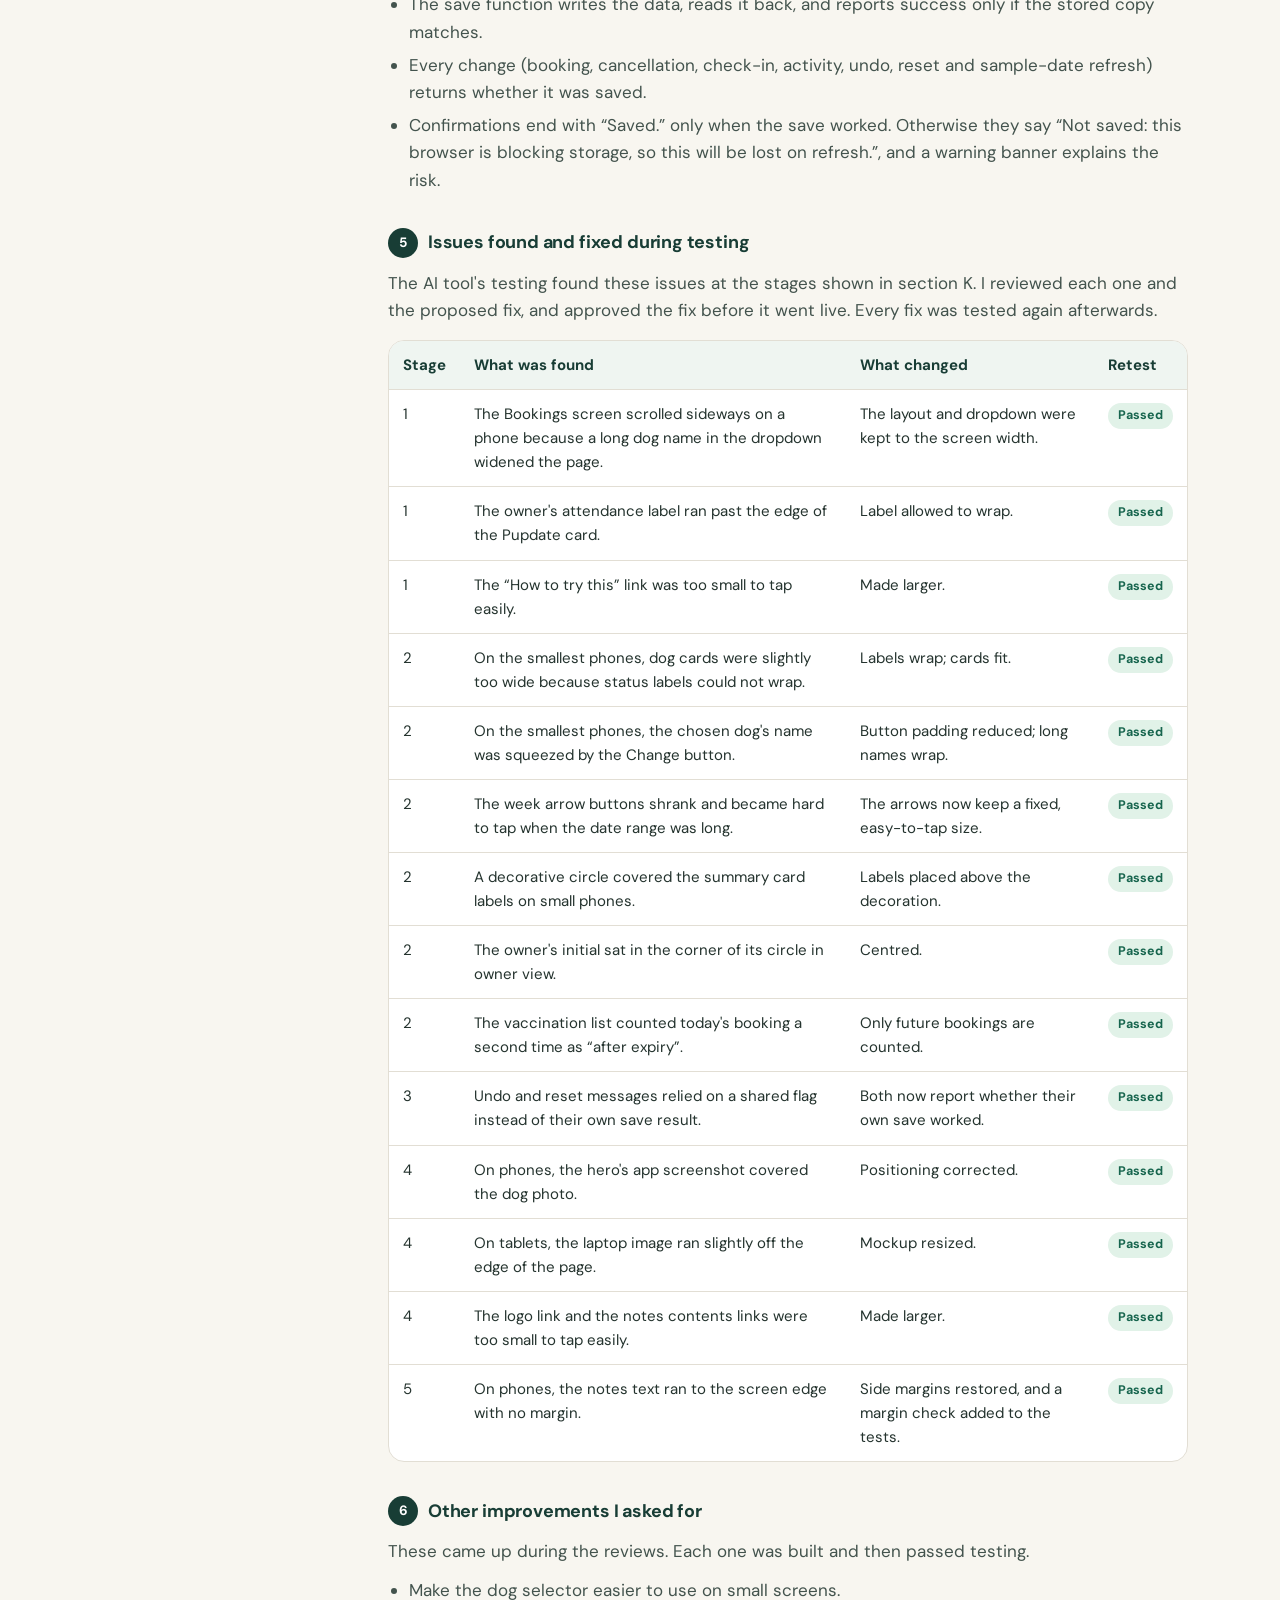
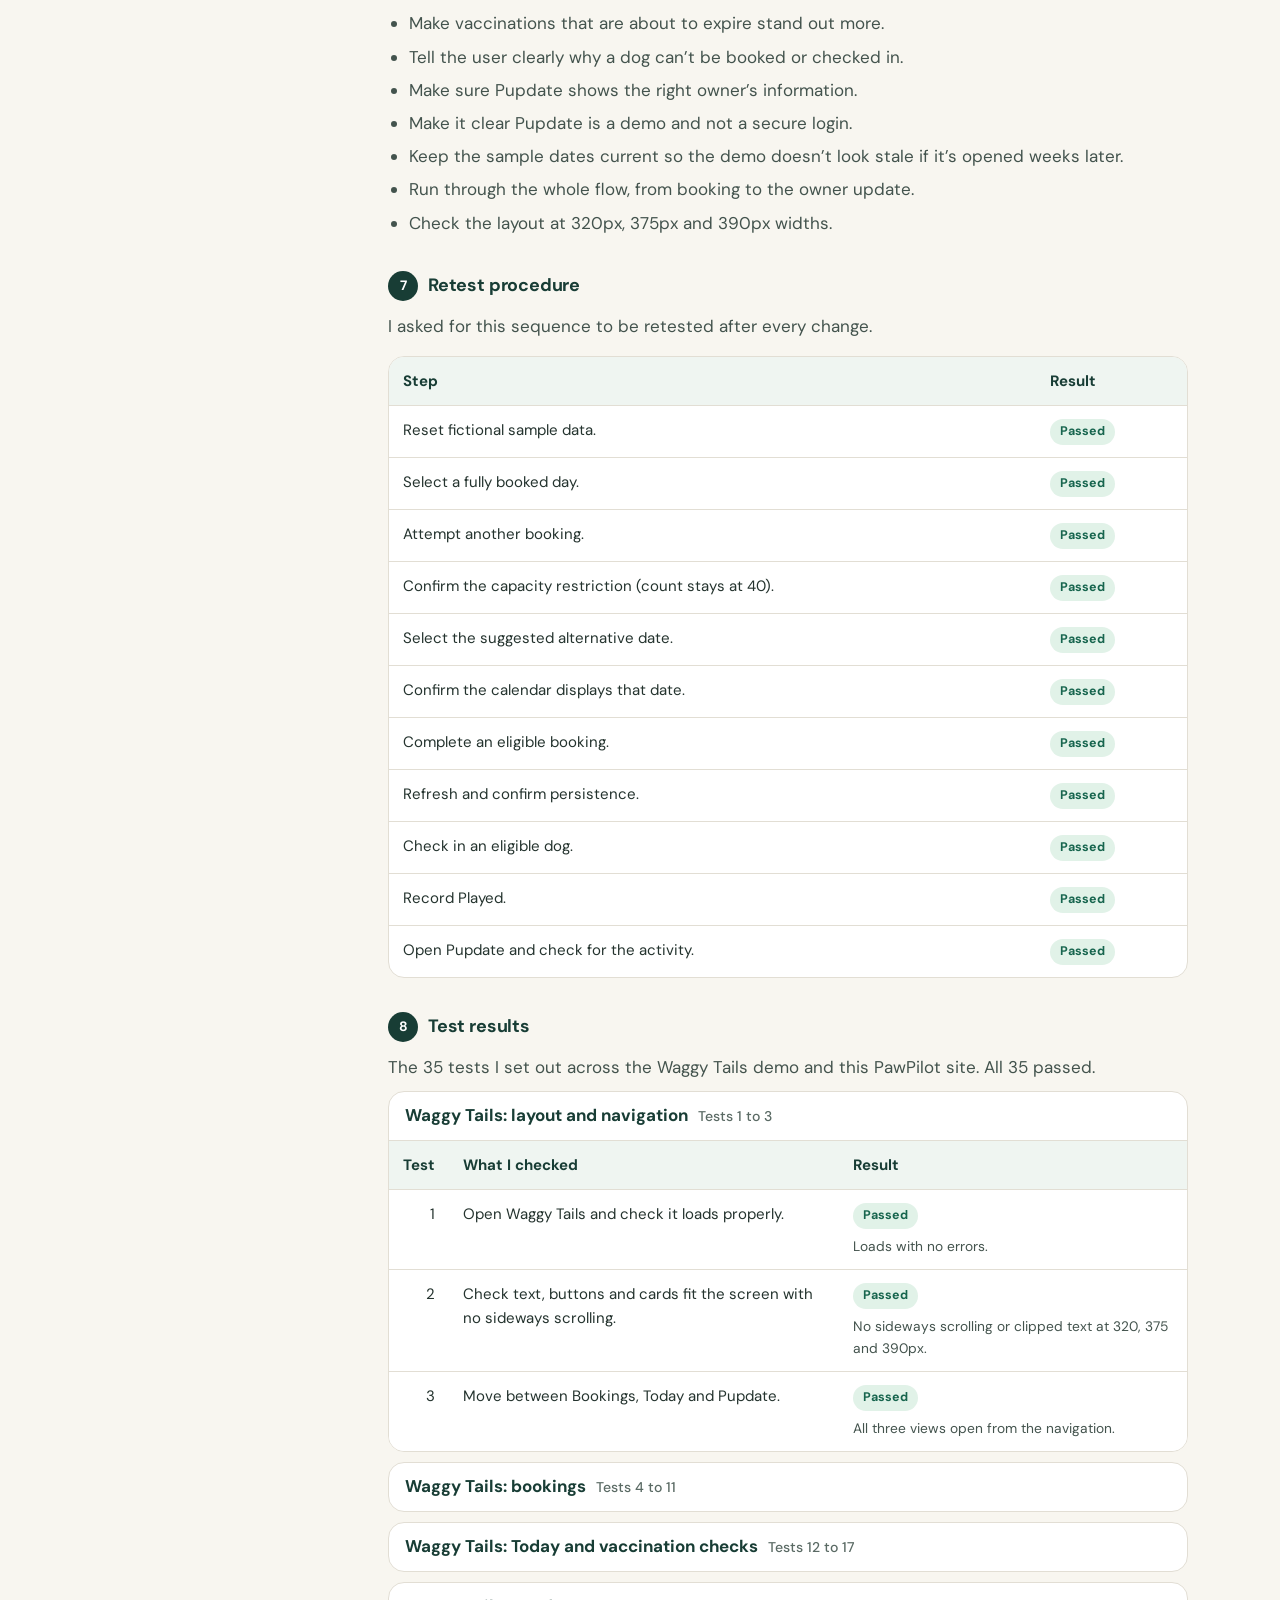
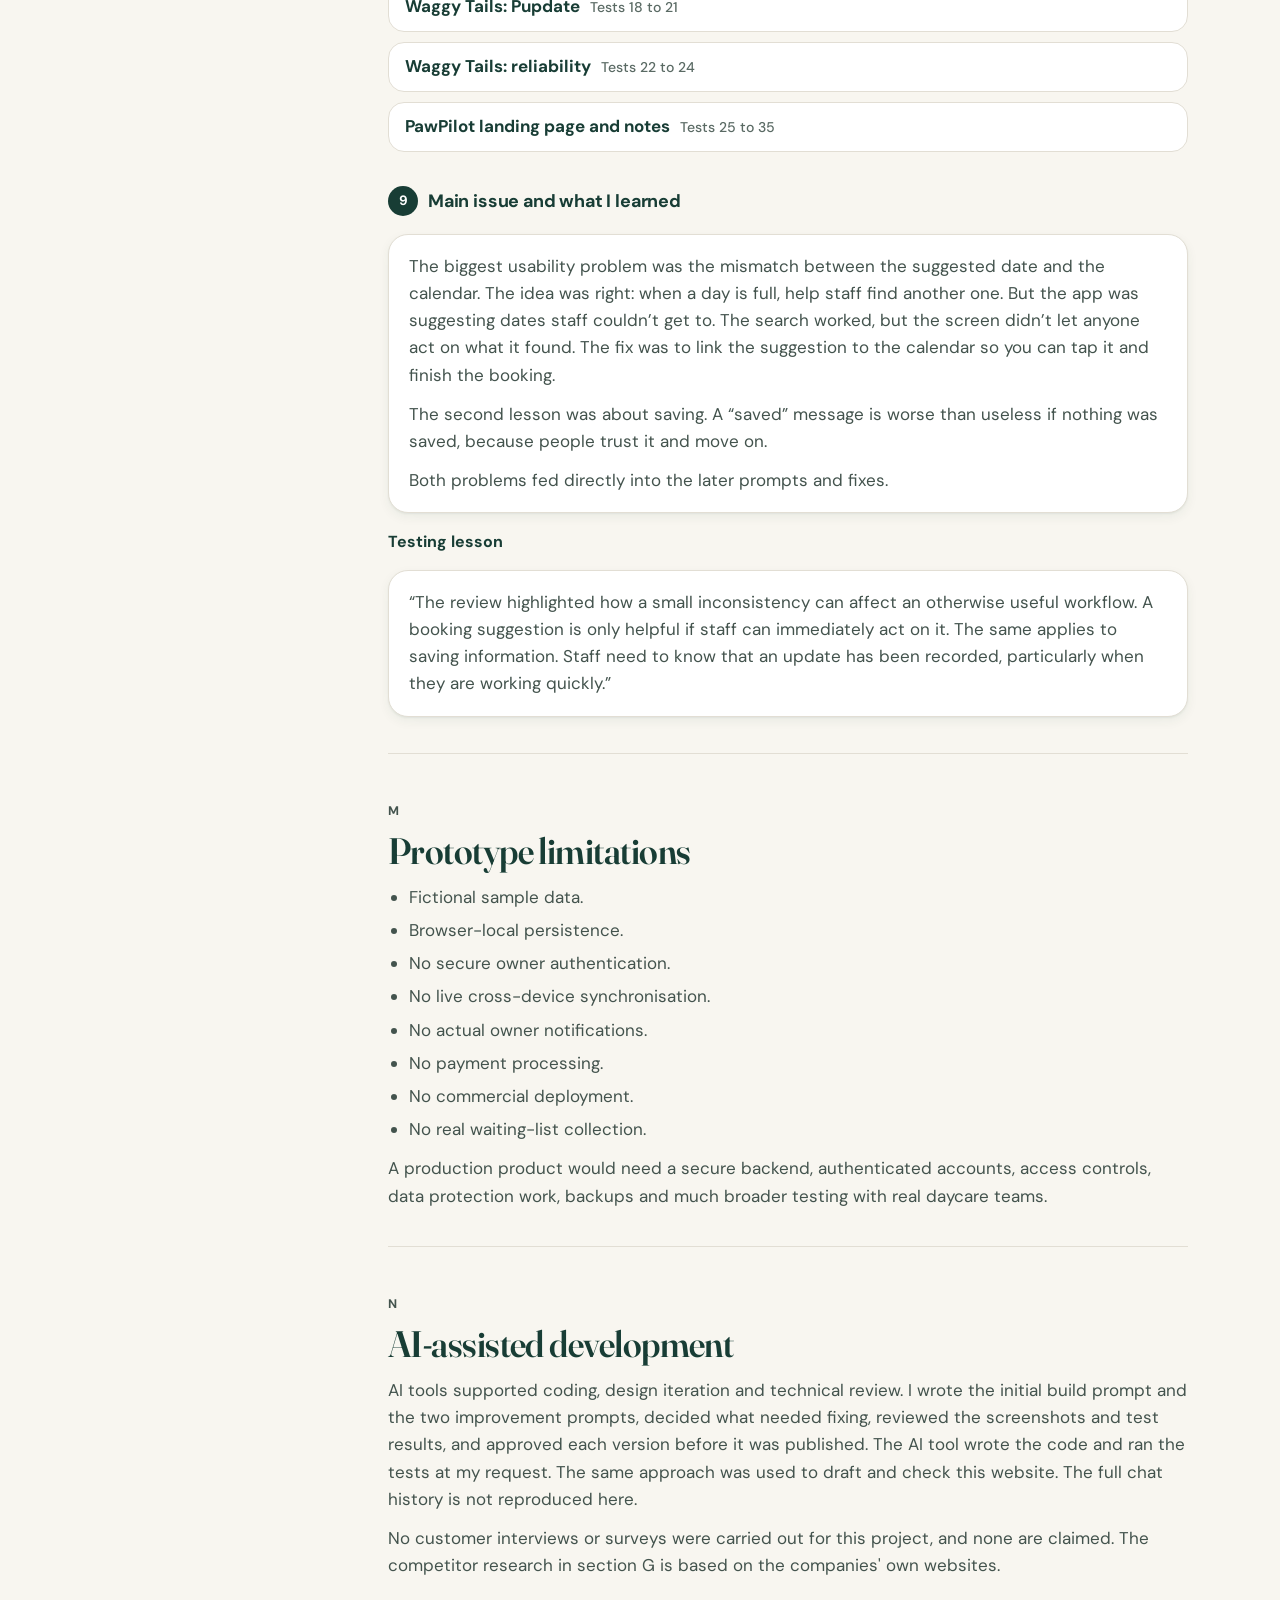
==== commit ea9762e1: "Notes: plain-English issue descriptions; AI testing found them, I reviewed and approved fixes" ====
--- a/notes.html
+++ b/notes.html
@@ -235,7 +235,7 @@
               </ul>
               <h4>Testing and result</h4><ul>
                 <li>48 tests passed.</li>
-                <li>Problems found and fixed: the Bookings view scrolled sideways at 375px, an owner status label ran off the card, and one link was smaller than a 44px touch target.</li>
+                <li>Problems the AI testing found, which I reviewed and approved fixes for: the Bookings screen scrolled sideways on a phone, an owner status label ran off its card, and one link was too small to tap easily.</li>
                 <li>Published to GitHub Pages after my approval.</li>
               </ul></div>
             </div>
@@ -266,7 +266,7 @@
               </ul>
               <h4>Testing and result</h4><ul>
                 <li>98 tests passed.</li>
-                <li>Problems found and fixed: cards 1px too wide at 320px, a squeezed dog name, arrow buttons shrinking, summary labels covered by a decoration, and today's booking counted twice in the vaccination list.</li>
+                <li>Problems the AI testing found, which I reviewed and approved fixes for: dog cards slightly too wide on the smallest phones, a squeezed dog name, week arrows becoming too small to tap, summary labels hidden behind a decoration, and today's booking counted twice in the vaccination list.</li>
                 <li>Published after my approval.</li>
               </ul></div>
             </div>
@@ -304,7 +304,7 @@
               </ul></div>
               <div><h4>Testing and result</h4><ul>
                 <li>84 tests passed, including proof that the form makes no network request and stores nothing.</li>
-                <li>Problems found and fixed: the hero phone image covered the dog photo on mobile, a laptop image overflowed at 768px, and two sets of links were under 44px.</li>
+                <li>Problems the AI testing found, which I reviewed and approved fixes for: the app screenshot covered the dog photo on phones, the laptop image ran off the edge on tablets, and some links were too small to tap easily.</li>
                 <li>Published after my approval.</li>
               </ul></div>
             </div>
@@ -397,24 +397,24 @@
         </ul>
 
         <h3 class="l-step"><span>5</span>Issues found and fixed during testing</h3>
-        <p>Each of these was found during testing at one of the stages in section K, fixed, and tested again before I approved the change.</p>
+        <p>The AI tool's testing found these issues at the stages shown in section K. I reviewed each one and the proposed fix, and approved the fix before it went live. Every fix was tested again afterwards.</p>
         <div class="table-wrap"><table>
           <caption class="sr-only">Issues found and fixed during testing</caption>
           <thead><tr><th scope="col">Stage</th><th scope="col">What was found</th><th scope="col">What changed</th><th scope="col">Retest</th></tr></thead>
           <tbody>
-            <tr><td>1</td><td>The Bookings view scrolled sideways at 375px: the dog dropdown's longest name widened the page.</td><td>Grid columns and the dropdown width constrained.</td><td><span class="status status-pass">Passed</span></td></tr>
+            <tr><td>1</td><td>The Bookings screen scrolled sideways on a phone because a long dog name in the dropdown widened the page.</td><td>The layout and dropdown were kept to the screen width.</td><td><span class="status status-pass">Passed</span></td></tr>
             <tr><td>1</td><td>The owner's attendance label ran past the edge of the Pupdate card.</td><td>Label allowed to wrap.</td><td><span class="status status-pass">Passed</span></td></tr>
-            <tr><td>1</td><td>The “How to try this” link was 32px tall, under the 44px touch target.</td><td>Raised to 44px.</td><td><span class="status status-pass">Passed</span></td></tr>
-            <tr><td>2</td><td>At 320px, dog cards were 1px too wide because status labels could not wrap.</td><td>Labels wrap; cards fit.</td><td><span class="status status-pass">Passed</span></td></tr>
-            <tr><td>2</td><td>The chosen dog's name was squeezed by the Change button at 320px.</td><td>Button padding reduced; long names wrap.</td><td><span class="status status-pass">Passed</span></td></tr>
-            <tr><td>2</td><td>Week arrow buttons shrank below 44px when the date range was long.</td><td>Arrows kept at a fixed 44px.</td><td><span class="status status-pass">Passed</span></td></tr>
+            <tr><td>1</td><td>The “How to try this” link was too small to tap easily.</td><td>Made larger.</td><td><span class="status status-pass">Passed</span></td></tr>
+            <tr><td>2</td><td>On the smallest phones, dog cards were slightly too wide because status labels could not wrap.</td><td>Labels wrap; cards fit.</td><td><span class="status status-pass">Passed</span></td></tr>
+            <tr><td>2</td><td>On the smallest phones, the chosen dog's name was squeezed by the Change button.</td><td>Button padding reduced; long names wrap.</td><td><span class="status status-pass">Passed</span></td></tr>
+            <tr><td>2</td><td>The week arrow buttons shrank and became hard to tap when the date range was long.</td><td>The arrows now keep a fixed, easy-to-tap size.</td><td><span class="status status-pass">Passed</span></td></tr>
             <tr><td>2</td><td>A decorative circle covered the summary card labels on small phones.</td><td>Labels placed above the decoration.</td><td><span class="status status-pass">Passed</span></td></tr>
             <tr><td>2</td><td>The owner's initial sat in the corner of its circle in owner view.</td><td>Centred.</td><td><span class="status status-pass">Passed</span></td></tr>
             <tr><td>2</td><td>The vaccination list counted today's booking a second time as “after expiry”.</td><td>Only future bookings are counted.</td><td><span class="status status-pass">Passed</span></td></tr>
             <tr><td>3</td><td>Undo and reset messages relied on a shared flag instead of their own save result.</td><td>Both now report whether their own save worked.</td><td><span class="status status-pass">Passed</span></td></tr>
             <tr><td>4</td><td>On phones, the hero's app screenshot covered the dog photo.</td><td>Positioning corrected.</td><td><span class="status status-pass">Passed</span></td></tr>
-            <tr><td>4</td><td>At 768px the laptop image overflowed the page edge by 2px.</td><td>Mockup resized.</td><td><span class="status status-pass">Passed</span></td></tr>
-            <tr><td>4</td><td>The logo link and the notes contents links were under 44px tall.</td><td>Raised to 44px.</td><td><span class="status status-pass">Passed</span></td></tr>
+            <tr><td>4</td><td>On tablets, the laptop image ran slightly off the edge of the page.</td><td>Mockup resized.</td><td><span class="status status-pass">Passed</span></td></tr>
+            <tr><td>4</td><td>The logo link and the notes contents links were too small to tap easily.</td><td>Made larger.</td><td><span class="status status-pass">Passed</span></td></tr>
             <tr><td>5</td><td>On phones, the notes text ran to the screen edge with no margin.</td><td>Side margins restored, and a margin check added to the tests.</td><td><span class="status status-pass">Passed</span></td></tr>
           </tbody>
         </table></div>
